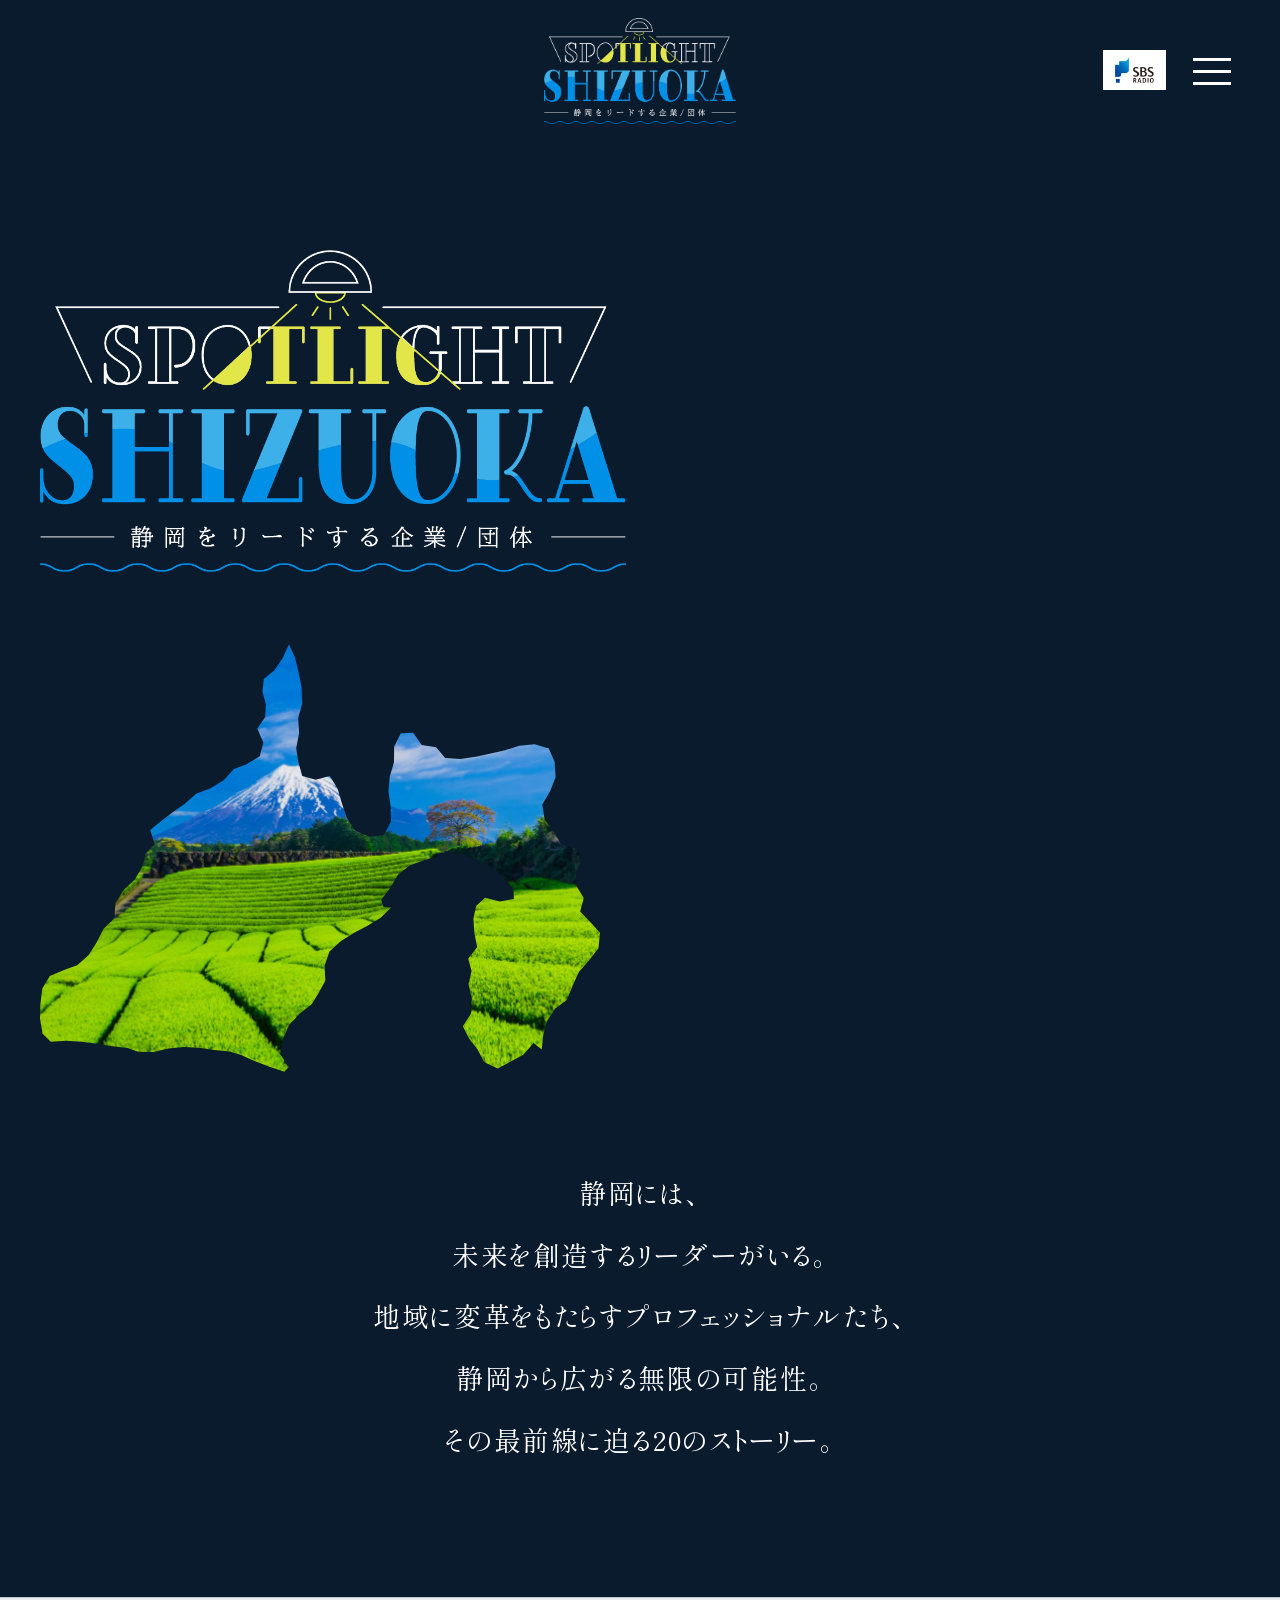
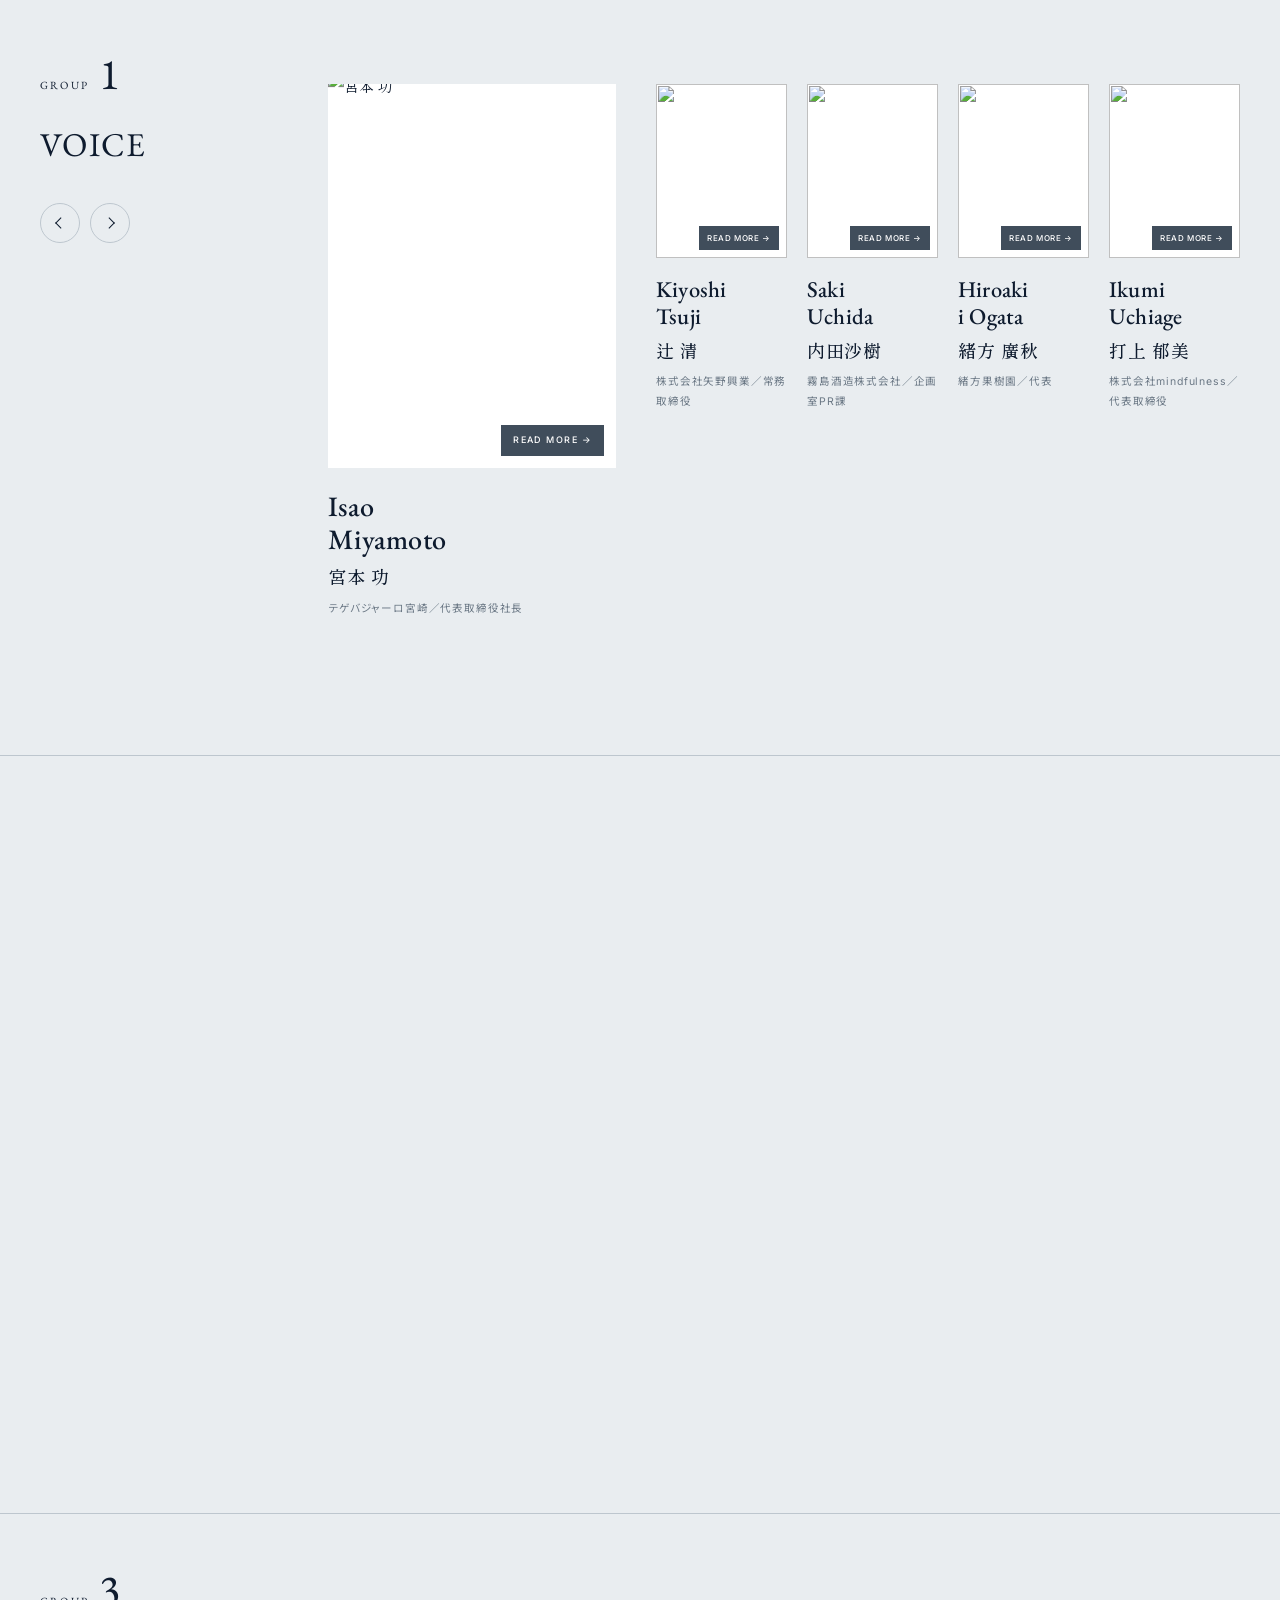
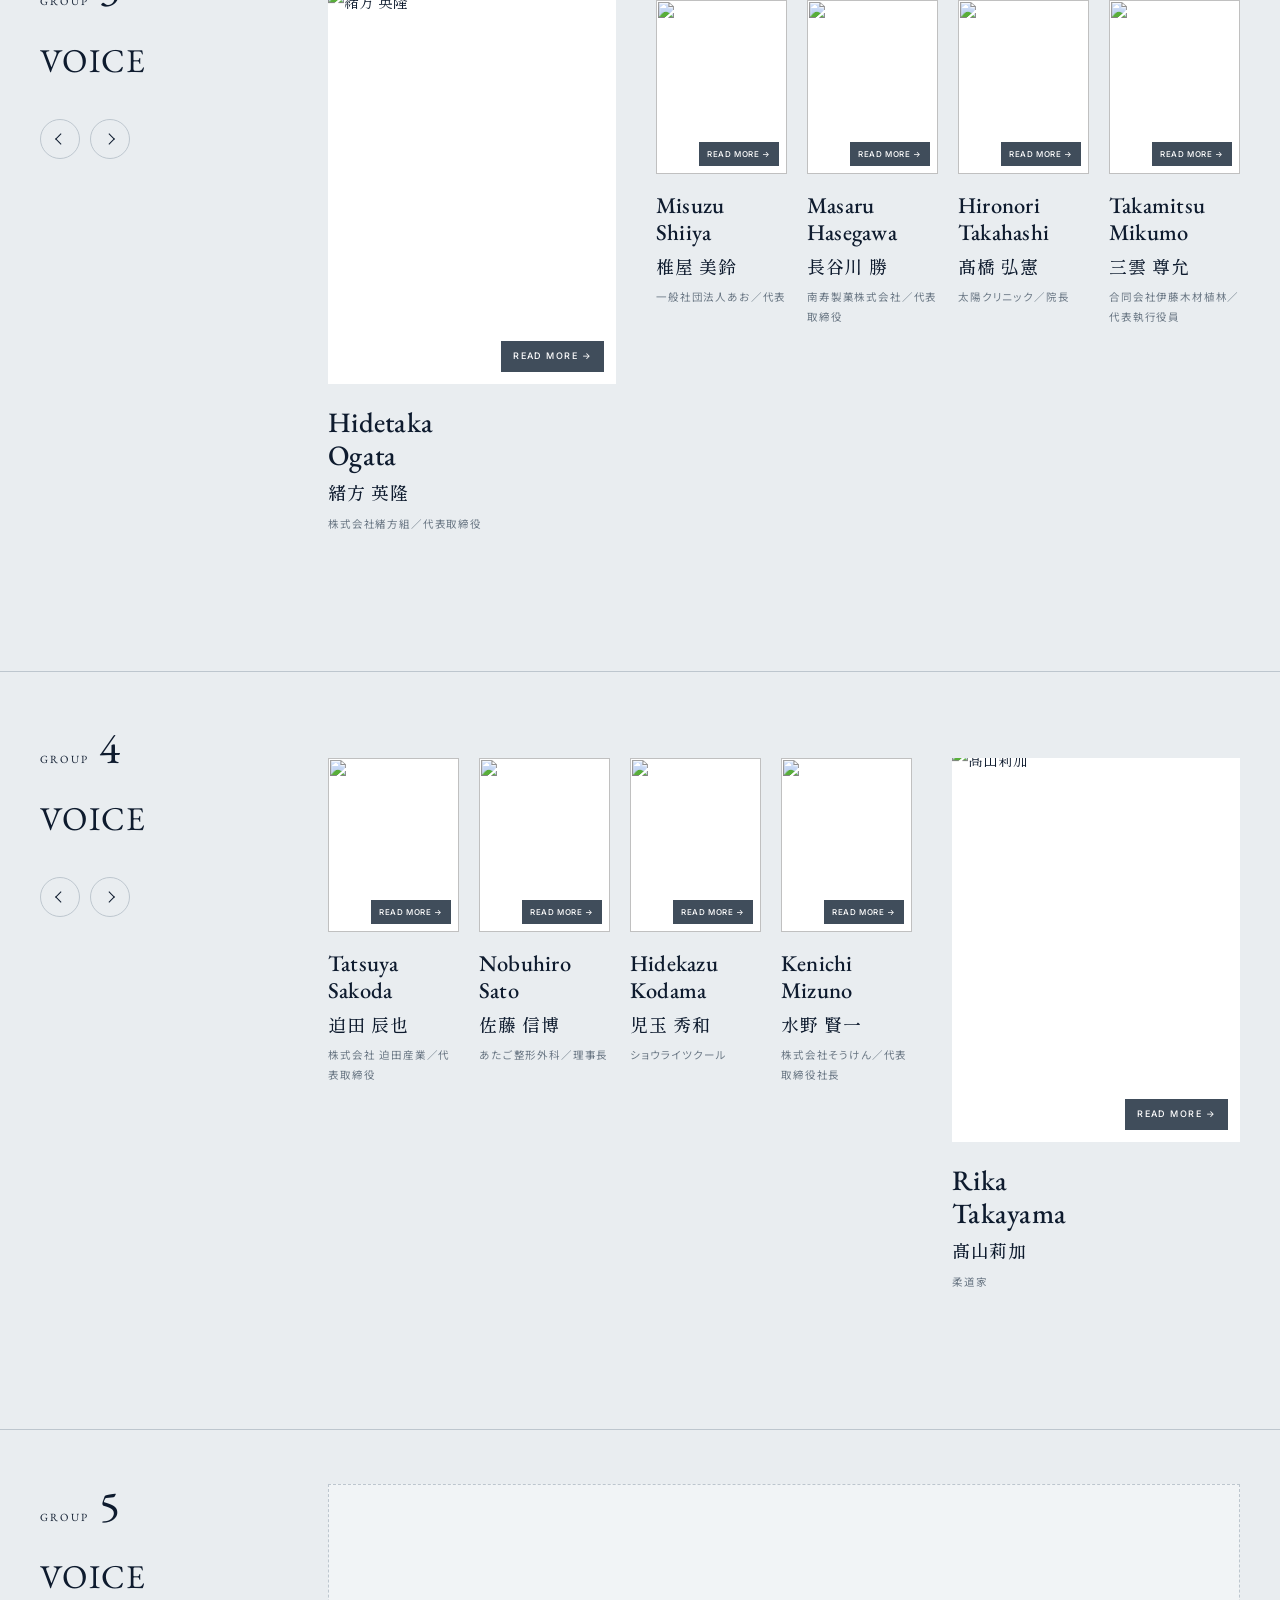
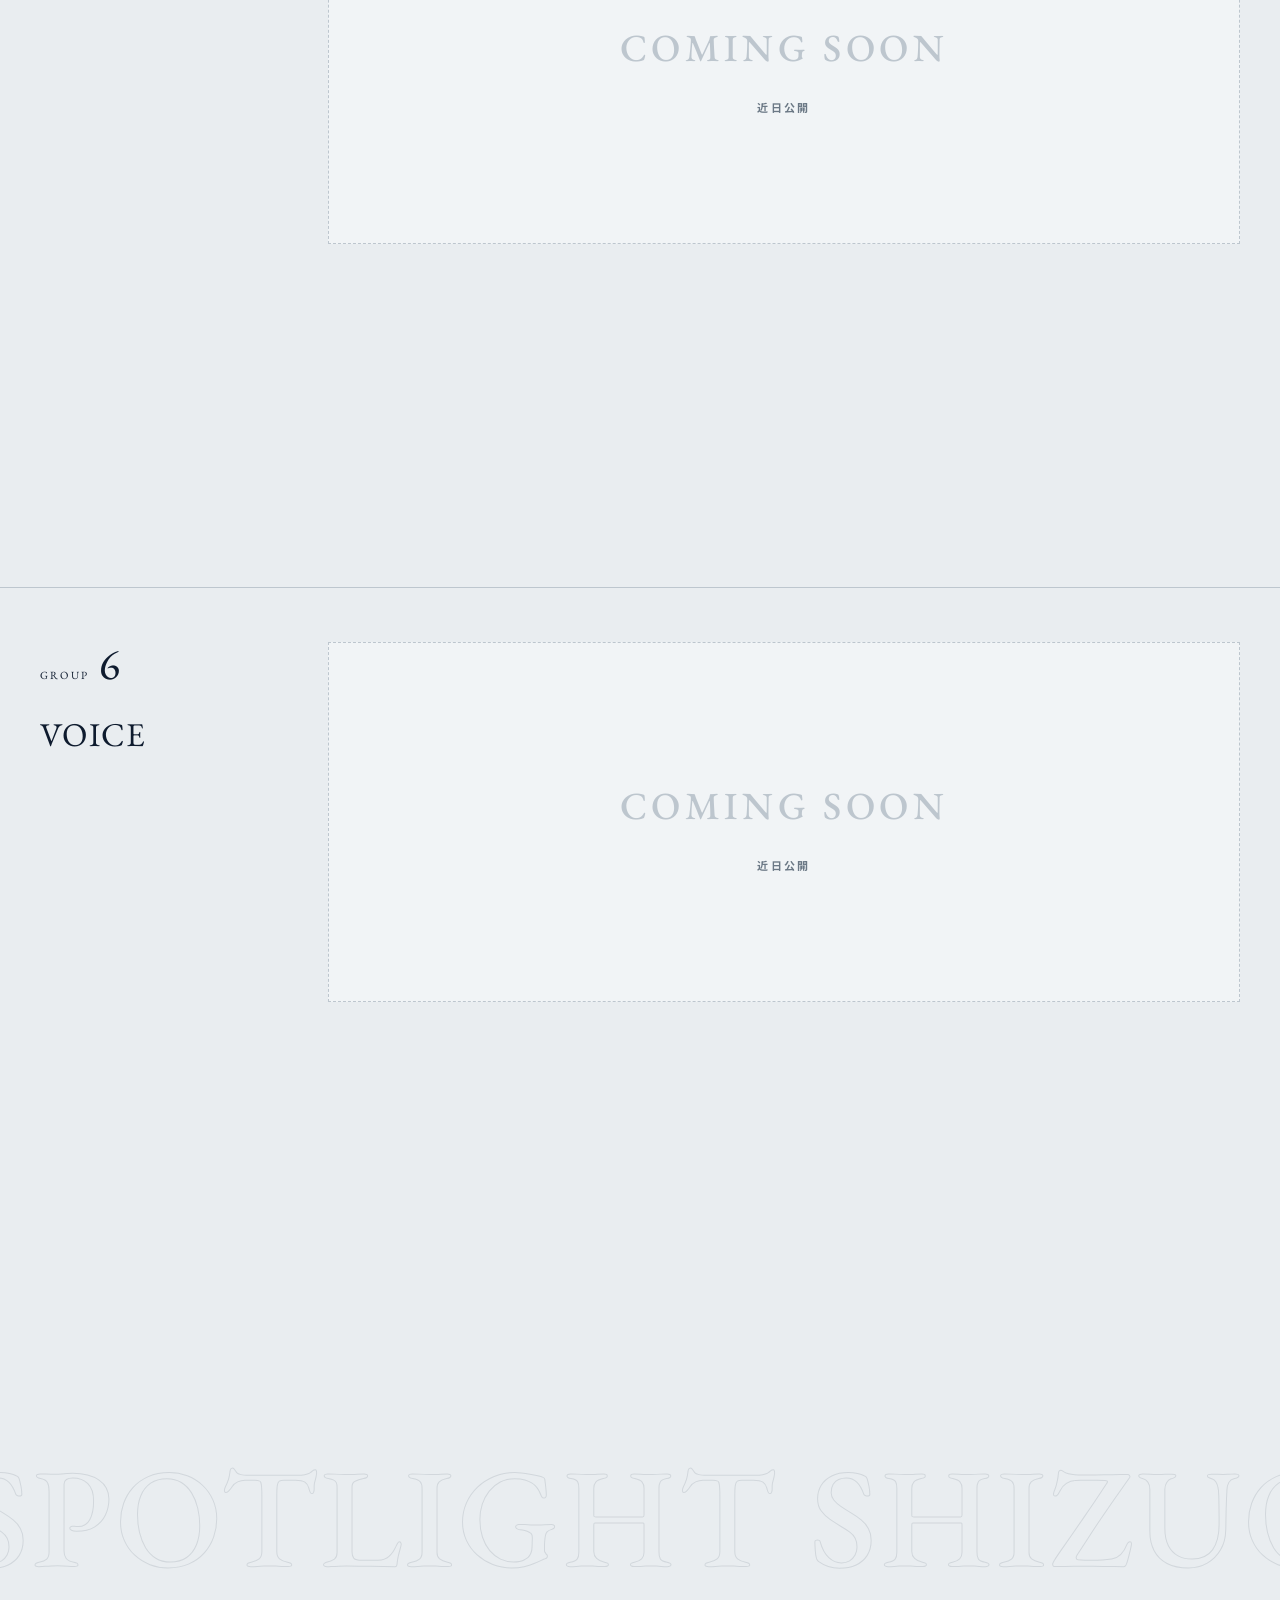
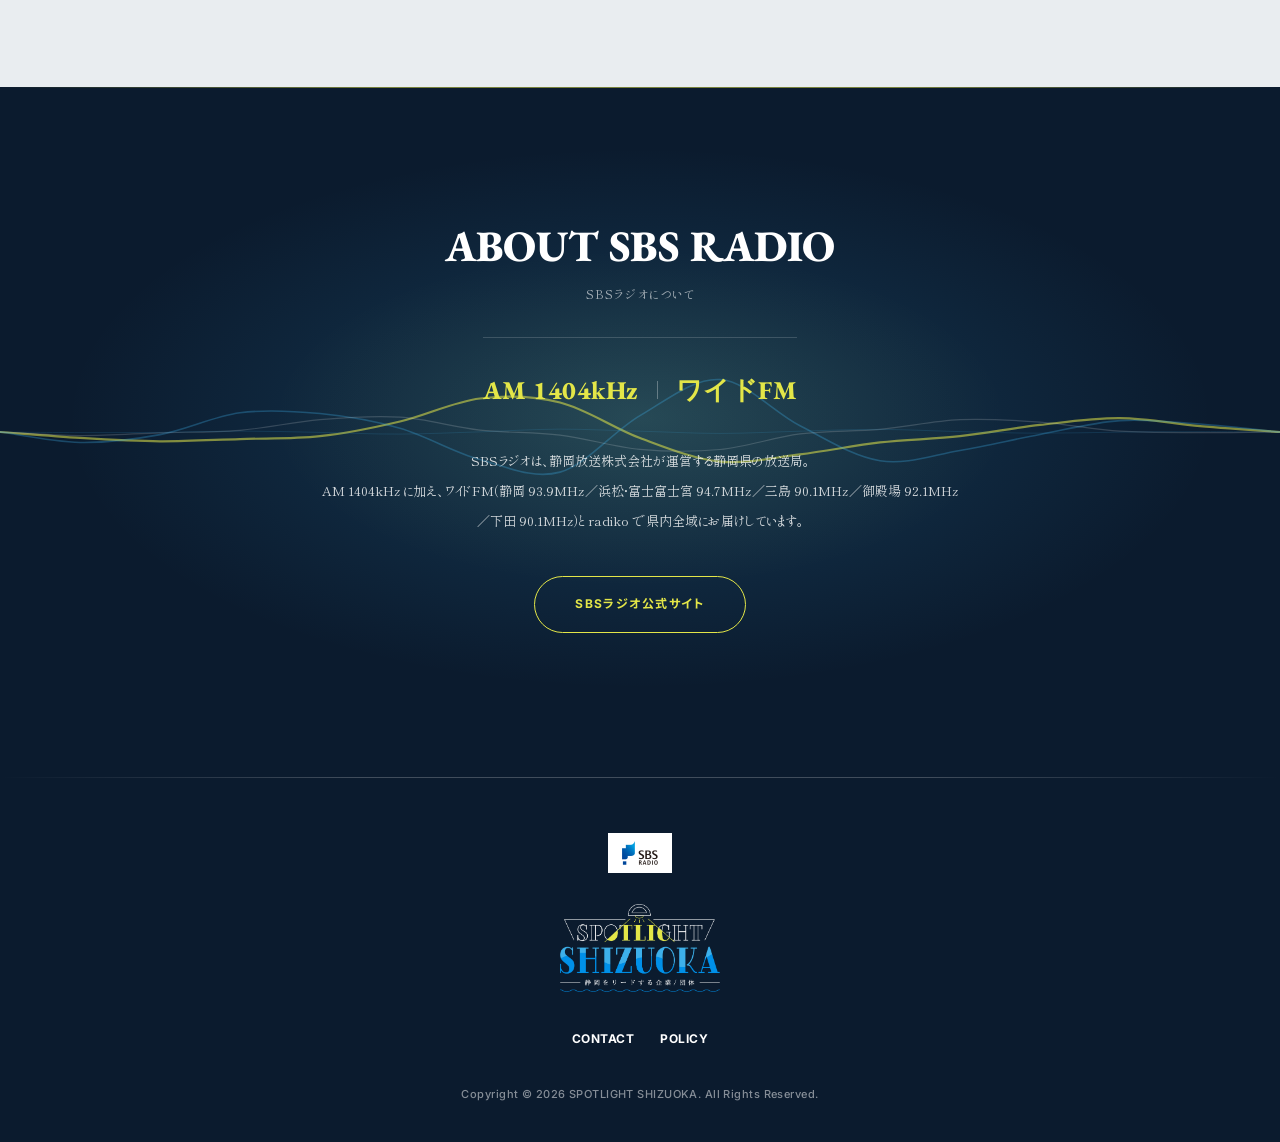
==== index.html @ 08defa41 "放送局の波形を規則的な動きに（定在波の振幅 pulse） 有機的でランダムな揺れをやめ、形（節の位置）を固定して振幅を正弦で 規則正しく上下させる定在波にした。全レイヤーで周期を7sにそろえ、 時間位" ====
<!doctype html>
<html lang="ja">
  <head>
    <meta charset="UTF-8" />
    <meta name="viewport" content="width=device-width, initial-scale=1" />
    <title>SPOTLIGHT SHIZUOKA</title>
    <meta
      name="description"
      content="静岡には、未来を創るリーダーがいる。地域を支える企業、新しい価値を生む挑戦者、まちをつなぐキーパーソン……その最前線に迫る20のストーリー。"
    />
    <link rel="canonical" href="https://example.com/" />
    <meta property="og:type" content="website" />
    <meta property="og:site_name" content="SPOTLIGHT SHIZUOKA" />
    <meta property="og:title" content="SPOTLIGHT SHIZUOKA" />
    <meta
      property="og:description"
      content="静岡には、未来を創るリーダーがいる。その最前線に迫る20のストーリー。"
    />
    <meta
      property="og:image"
      content="https://example.com/assets/img/ogp.jpg"
    />
    <meta property="og:url" content="https://example.com/" />
    <meta name="twitter:card" content="summary_large_image" />
    <meta name="theme-color" content="#0B1B2E" />
    <link rel="icon" href="assets/img/favicon.png" type="image/svg+xml" />

    <link rel="preconnect" href="https://fonts.googleapis.com" />
    <link rel="preconnect" href="https://fonts.gstatic.com" crossorigin />
    <link
      rel="stylesheet"
      href="https://fonts.googleapis.com/css2?family=EB+Garamond:wght@400;500;600&amp;family=Inter:wght@400;500;600&amp;family=Shippori+Mincho+B1:wght@400;500;600;700&amp;family=Noto+Sans+JP:wght@400;500&amp;display=swap"
    />
    <link rel="stylesheet" href="assets/css/style.css" />

    <!-- Hero の主役。最初の1画面に必ず出るので先に取りに行く -->
    <link
      rel="preload"
      as="image"
      href="assets/img/logo.png"
      fetchpriority="high"
    />
    <link
      rel="preload"
      as="image"
      href="assets/img/hero-fuji-tea.webp"
      imagesrcset="assets/img/hero-fuji-tea.webp 1600w, assets/img/hero-fuji-tea-2x.webp 2600w"
      imagesizes="100vw"
    />

    <!-- スクロール演出用の配置は JS が使える環境にだけ適用する（下記CSS参照） -->
    <script>
      document.documentElement.classList.add("has-js");
    </script>
  </head>
  <body>
    <a class="c-skip-link" href="#main">本文へスキップ</a>

    <header class="l-header" id="js-header">
      <div class="l-header__inner">
        <p class="l-header__logo">
          <a href="index.html"
            ><img
              src="assets/img/logo.png"
              alt="SPOTLIGHT SHIZUOKA"
              width="1034"
              height="569"
          /></a>
        </p>

        <div class="l-header__end">
          <p class="l-header__station">
            <a
              href="https://www.at-s.com/sbsradio/"
              target="_blank"
              rel="noopener noreferrer"
              ><img
                src="assets/img/sbs_logo.png"
                alt="SBSラジオ"
                width="144"
                height="96"
                decoding="async"
            /></a>
          </p>
        </div>
      </div>
    </header>

    <main class="l-main" id="main">
      <!-- TOP。ネイビーの中に大きなロゴ。右下の切り抜きから静岡の風景が覗き、
           スクロールでその奥へ入っていく。
           演出は assets/js/main.js の initOpeningHero() が組み立てる -->
      <section class="opening-hero" data-opening-hero>
        <div class="opening-hero__sticky">
          <!-- Hero の主役。ヘッダー内のロゴは初期状態では出さない -->
          <h1 class="opening-hero__logo">
            <img
              src="assets/img/logo.png"
              alt="SPOTLIGHT SHIZUOKA"
              width="1034"
              height="569"
              decoding="async"
              fetchpriority="high"
            />
          </h1>

          <!-- 紙面を切り抜いた穴。最後は全画面の風景になる -->
          <div class="opening-window">
            <div class="opening-window__visual">
              <img
                class="opening-window__image"
                src="assets/img/hero-fuji-tea.webp"
                srcset="
                  assets/img/hero-fuji-tea.webp    1600w,
                  assets/img/hero-fuji-tea-2x.webp 2600w
                "
                sizes="100vw"
                alt=""
                width="1600"
                height="1067"
                decoding="async"
              />
            </div>
          </div>

          <p class="opening-hero__scroll" aria-hidden="true">
            <span>SCROLL</span><span class="opening-hero__scroll-line"></span>
          </p>

          <div class="opening-hero__overlay" aria-hidden="true"></div>

          <div class="opening-hero__concept">
            <h2 class="opening-hero__concept-title">
              <span class="opening-hero__concept-line">静岡には、</span>
              <span class="opening-hero__concept-line"
                >未来を創造するリーダーがいる。</span
              >
              <span class="opening-hero__concept-line"
                >地域に変革をもたらすプロフェッショナルたち、</span
              >
              <span class="opening-hero__concept-line"
                >静岡から広がる無限の可能性。</span
              >
              <span class="opening-hero__concept-line"
                >その最前線に迫る20のストーリー。</span
              >
            </h2>
          </div>
        </div>
      </section>

      <!-- VOICE。5件ずつのグループは main.js が data から生成する -->
      <div class="p-voices" id="js-voices">
        <h2 class="u-visually-hidden">VOICE ｜ 20人のリーダー</h2>
        <noscript>
          <p class="c-error">記事一覧の表示には JavaScript が必要です。</p>
        </noscript>
      </div>

      <!-- VOICE から ABOUT への切り替わり。背景の誌面的なアクセント -->
      <div class="c-typeband c-typeband--divider" data-typeband aria-hidden="true">
        <p class="c-typeband__text">SPOTLIGHT SHIZUOKA</p>
      </div>

      <!-- ABOUT。シリーズ共通で、協力する放送局を紹介する枠。
           静岡の風景を背景に敷き、中央寄せの縦積みで見せる -->
      <section class="p-station" id="about-station">
        <svg class="p-station__wave" viewBox="0 0 1600 260" preserveAspectRatio="none" aria-hidden="true" focusable="false">
          <path class="p-station__wave-line p-station__wave-line--1" fill="none" vector-effect="non-scaling-stroke" d="M0,130.0C16.7,130.7 66.7,133.3 100,134.5C133.3,135.7 166.7,136.9 200,137.1C233.3,137.2 266.7,136.0 300,135.4C333.3,134.7 366.7,135.5 400,133.2C433.3,131.0 466.7,126.8 500,122.0C533.3,117.2 566.7,106.9 600,104.4C633.3,102.0 666.7,102.4 700,107.4C733.3,112.5 766.7,127.0 800,134.6C833.3,142.1 866.7,150.5 900,152.6C933.3,154.7 966.7,149.5 1000,147.1C1033.3,144.7 1066.7,140.3 1100,138.0C1133.3,135.7 1166.7,135.5 1200,133.2C1233.3,131.0 1266.7,126.9 1300,124.6C1333.3,122.3 1366.7,119.3 1400,119.4C1433.3,119.6 1466.7,123.7 1500,125.5C1533.3,127.3 1583.3,129.3 1600,130.0" />
          <path class="p-station__wave-line p-station__wave-line--2" fill="none" vector-effect="non-scaling-stroke" d="M0,130.0C16.7,131.3 66.7,137.6 100,138.0C133.3,138.3 166.7,135.8 200,132.0C233.3,128.2 266.7,118.0 300,115.3C333.3,112.6 366.7,114.0 400,115.9C433.3,117.9 466.7,121.3 500,127.1C533.3,133.0 566.7,145.5 600,151.1C633.3,156.7 666.7,166.3 700,160.7C733.3,155.1 766.7,129.3 800,117.5C833.3,105.7 866.7,88.6 900,89.9C933.3,91.2 966.7,114.8 1000,125.2C1033.3,135.5 1066.7,148.9 1100,152.0C1133.3,155.2 1166.7,147.4 1200,144.1C1233.3,140.7 1266.7,135.7 1300,131.9C1333.3,128.1 1366.7,122.6 1400,121.3C1433.3,119.9 1466.7,122.4 1500,123.9C1533.3,125.3 1583.3,129.0 1600,130.0" />
          <path class="p-station__wave-line p-station__wave-line--3" fill="none" vector-effect="non-scaling-stroke" d="M0,130.0C16.7,130.4 66.7,132.6 100,132.7C133.3,132.8 166.7,131.3 200,130.6C233.3,130.0 266.7,130.3 300,128.7C333.3,127.0 366.7,122.3 400,120.6C433.3,118.9 466.7,117.4 500,118.7C533.3,120.0 566.7,126.2 600,128.5C633.3,130.8 666.7,129.9 700,132.4C733.3,134.8 766.7,141.4 800,143.3C833.3,145.1 866.7,145.3 900,143.4C933.3,141.4 966.7,134.1 1000,131.5C1033.3,128.9 1066.7,129.8 1100,128.0C1133.3,126.2 1166.7,121.5 1200,120.6C1233.3,119.7 1266.7,121.0 1300,122.4C1333.3,123.9 1366.7,128.0 1400,129.4C1433.3,130.7 1466.7,130.4 1500,130.5C1533.3,130.6 1583.3,130.1 1600,130.0" />
          <path class="p-station__wave-line p-station__wave-line--4" fill="none" vector-effect="non-scaling-stroke" d="M0,130.0C16.7,130.1 66.7,130.4 100,130.5C133.3,130.5 166.7,130.5 200,130.3C233.3,130.1 266.7,129.3 300,129.3C333.3,129.3 366.7,129.9 400,130.3C433.3,130.7 466.7,131.7 500,131.6C533.3,131.5 566.7,130.5 600,129.9C633.3,129.2 666.7,127.9 700,127.8C733.3,127.8 766.7,128.9 800,129.4C833.3,129.9 866.7,131.1 900,131.1C933.3,131.1 966.7,129.9 1000,129.4C1033.3,128.8 1066.7,127.9 1100,128.0C1133.3,128.1 1166.7,129.2 1200,129.7C1233.3,130.2 1266.7,130.9 1300,130.9C1333.3,131.0 1366.7,130.3 1400,130.1C1433.3,129.9 1466.7,129.7 1500,129.7C1533.3,129.7 1583.3,130.0 1600,130.0" />
        </svg>
        <div class="p-station__inner l-container">
          <h2 class="p-station__title">ABOUT SBS RADIO</h2>
          <p class="p-station__sub">SBSラジオについて</p>
          <p class="p-station__freq">
            <span>AM 1404kHz</span><span class="p-station__freq-sep"></span
            ><span>ワイドFM</span>
          </p>
          <p class="p-station__text">
            SBSラジオは、静岡放送株式会社が運営する静岡県の放送局。<br />
            AM 1404kHz に加え、ワイドFM（静岡 93.9MHz／浜松・富士富士宮
            94.7MHz／三島 90.1MHz／御殿場 92.1MHz／下田 90.1MHz）と radiko
            で県内全域にお届けしています。
          </p>
          <p class="p-station__link">
            <a
              href="https://www.at-s.com/sbsradio/"
              target="_blank"
              rel="noopener noreferrer"
              >SBSラジオ公式サイト</a
            >
          </p>
        </div>
      </section>
    </main>

    <footer class="l-footer">
      <div class="l-container l-footer__inner">
        <p class="l-footer__station">
          <a
            href="https://www.at-s.com/sbsradio/"
            target="_blank"
            rel="noopener noreferrer"
            ><img
              src="assets/img/sbs_logo.png"
              alt="SBSラジオ"
              width="144"
              height="96"
              loading="lazy"
              decoding="async"
          /></a>
        </p>
        <p class="l-footer__logo">
          <img
            src="assets/img/logo.png"
            alt="SPOTLIGHT SHIZUOKA"
            width="1034"
            height="569"
          />
        </p>
        <nav class="l-footer__nav" aria-label="フッター">
          <ul>
            <li><a href="contact.html">CONTACT</a></li>
            <li><a href="privacy.html">POLICY</a></li>
          </ul>
        </nav>
        <p class="l-footer__copy">
          Copyright &copy; 2026 SPOTLIGHT SHIZUOKA. All Rights Reserved.
        </p>
      </div>
    </footer>

    <!-- Hero のスクロール演出用。読み込めなくても Hero は静的に表示される -->
    <script src="https://cdn.jsdelivr.net/npm/gsap@3/dist/gsap.min.js" defer></script>
    <script
      src="https://cdn.jsdelivr.net/npm/gsap@3/dist/ScrollTrigger.min.js"
      defer
    ></script>

    <script src="data/entries.js" defer></script>
    <script src="assets/js/main.js" defer></script>
  </body>
</html>
---- assets/css/style.css ----
@charset "UTF-8";
/* ==========================================================================
   栃木未来リーダーズ — style.css
   FLOCSS: Foundation → Layout → Object(Component / Project / Utility)
   ※ 分割ビルドに移す場合は各レイヤーのコメント単位で切り出してください。
   ========================================================================== */


/* ==========================================================================
   #Foundation
   ========================================================================== */

/* --------------------------------------------------------------
   Foundation / variable
   -------------------------------------------------------------- */
:root {
  /* color — ロゴの3色（ブルー2種＋ライム）が基準。地は青みを含んだグレー */
  --color-bg: #E9EDF0;
  --color-ink: #0E1B2E;
  --color-sub: #6B7885;
  --color-line: #D3DAE0;
  --color-line-strong: #BDC6CE;

  --color-blue: #0090E8;        /* ロゴ濃。主役の差し色 */
  --color-blue-light: #3DB0EA;  /* ロゴ淡。濃地の上で使う */
  --color-blue-deep: #0A4E86;   /* イントロの帯 */
  --color-navy: #0B1B2E;        /* ヘッダー・フッター・ドロワーの地 */
  --color-lime: #E3E648;        /* ロゴのライム。スポット演出とキッカーだけ */

  --color-black: #0B1B2E;
  --color-white: #FFFFFF;

  /* group color — 画像読み込み前の下地にだけ使う。JS が inline style で渡す */
  --group-color: #C4C4C4;

  /* typography — ロゴがセリフなので、本文も明朝で通す。
     ゴシックは小さなラベルとボタンにだけ使う */
  --font-serif: "Shippori Mincho B1", "Yu Mincho", "YuMincho", "Hiragino Mincho ProN", serif;
  --font-display: "EB Garamond", "Times New Roman", serif;
  --font-ui: "Inter", "Noto Sans JP", "Hiragino Kaku Gothic ProN", sans-serif;
  --font-sans: var(--font-serif);

  /* layout */
  --header-height: 142px;
  --container-max: 1440px;
  --container-pad: 40px;
  --group-gap: 64px;
  --card-gap: 44px;

  /* ヘッダーは黒地なので文字・線は白で通す */
  --header-ink: #FFFFFF;

  /* motion */
  --ease: cubic-bezier(.22, .61, .36, 1);
  --dur: .4s;
}

@media (max-width: 900px) {
  :root {
    --container-pad: 20px;
    --header-height: 96px;
    --group-gap: 48px;
    --card-gap: 36px;
  }
}

/* --------------------------------------------------------------
   Foundation / reset
   -------------------------------------------------------------- */
*,
*::before,
*::after {
  box-sizing: border-box;
}

html {
  -webkit-text-size-adjust: 100%;
  text-size-adjust: 100%;
  scroll-behavior: smooth;
  scroll-padding-top: var(--header-height);
}

body,
h1, h2, h3, h4, h5, h6,
p, figure, ul, ol, dl, dd {
  margin: 0;
}

ul, ol {
  padding: 0;
  list-style: none;
}

img, svg {
  display: block;
  max-width: 100%;
  height: auto;
}

a {
  color: inherit;
  text-decoration: none;
}

/* --------------------------------------------------------------
   Foundation / base
   -------------------------------------------------------------- */
body {
  background-color: var(--color-bg);
  color: var(--color-ink);
  font-family: var(--font-serif);
  font-size: 15px;
  font-weight: 400;
  line-height: 2.05;
  font-feature-settings: "palt";
  overflow-x: hidden;
}

:focus-visible {
  outline: 2px solid var(--color-ink);
  outline-offset: 3px;
}


/* ==========================================================================
   #Layout
   ========================================================================== */

/* --------------------------------------------------------------
   Layout / container
   -------------------------------------------------------------- */
.l-container {
  max-width: var(--container-max);
  margin-inline: auto;
  padding-inline: var(--container-pad);
}

/* --------------------------------------------------------------
   Layout / header
   -------------------------------------------------------------- */
/* ロゴが濃色地前提の抜き（黄＋青）なので、ヘッダーはネイビーで通す */
.l-header {
  position: sticky;
  top: 0;
  z-index: 60;
  height: var(--header-height);
  color: var(--header-ink);
  background-color: var(--color-navy);
  transition: height .5s var(--ease), background-color var(--dur) var(--ease), color var(--dur) var(--ease);
}

/* ロゴを中央に置くため、左右に同じ 1fr を確保した3分割にする */
.l-header__inner {
  display: grid;
  grid-template-columns: 1fr auto 1fr;
  align-items: center;
  gap: 20px;
  height: 100%;
  padding-inline: var(--container-pad);
}

.l-header__logo {
  grid-column: 2;
  justify-self: center;
  transition: opacity .55s var(--ease), visibility .55s var(--ease);
}

/* TOP の頭では Hero の大きなロゴが主役なので、ヘッダー側は出さない。
   main.js が Hero を離れはじめたところで外す。
   visibility も落として、見えない状態でフォーカスが入らないようにする */
.l-header.is-logo-hidden .l-header__logo {
  opacity: 0;
  visibility: hidden;
}

/* 同じネイビーでも Hero 側には光を差しているので、帯を敷くと境目が出る。
   Hero の頭にいる間は地を Hero へ預けて、一枚の面として見せる */
.l-header.is-logo-hidden {
  background-color: transparent;
}

/* 右端は放送局とハンバーガー（main.js がここに差し込む） */
.l-header__end {
  grid-column: 3;
  justify-self: end;
  display: flex;
  align-items: center;
  gap: 18px;
}

/* 放送局はロゴで出す。濃色地では読めない素材なので白の版に載せる
   （ABOUT SBS RADIO と同じ扱い） */
.l-header__station a {
  display: inline-flex;
  align-items: center;
  padding: 7px 12px;
  background-color: var(--color-white);
  transition: opacity var(--dur) var(--ease);
}

.l-header__station a:hover {
  opacity: .78;
}

.l-header__station img {
  width: auto;
  height: 26px;
}

@media (max-width: 900px) {
  /* 狭い幅ではドロワーに寄せる */
  .l-header__station {
    display: none;
  }
}

.l-header__logo img {
  width: auto;
  height: 106px;
  transition: height .5s var(--ease);
}

@media (max-width: 900px) {
  .l-header__logo img {
    height: 66px;
  }
}

/* --------------------------------------------------------------
   Layout / footer
   -------------------------------------------------------------- */
/* ヘッダーと同じくロゴを読ませるためネイビー地にする */
.l-footer {
  position: relative;
  margin-top: 72px;
  padding-block: 56px 36px;
  background-color: var(--color-navy);
  color: var(--color-white);
}

/* 放送局セクションとフッターは同じネイビーで地続きなので、
   境目に一本、細い光の線を入れて面を分ける */
.l-footer::before {
  content: "";
  position: absolute;
  inset: 0 0 auto 0;
  height: 1px;
  background-image: linear-gradient(
    to right,
    transparent,
    rgba(255, 255, 255, 0.22) 28%,
    rgba(255, 255, 255, 0.22) 72%,
    transparent
  );
}

/* 放送局セクション（同じネイビー地）の直後は、隙間を作らず
   一枚の面としてフッターへつなぐ。
   :has 非対応ブラウザでは放送局側の負マージンで詰める */
.p-station {
  margin-bottom: -72px;
}

main:has(#about-station) + .l-footer {
  margin-top: 0;
}

main:has(#about-station) .p-station {
  margin-bottom: 0;
}

.l-footer__inner {
  display: grid;
  gap: 30px;
  justify-items: center;
  text-align: center;
}

/* 放送局は白の版に載せたロゴで置く（ヘッダー・ABOUT と同じ扱い） */
.l-footer__station a {
  display: inline-flex;
  align-items: center;
  padding: 8px 14px;
  background-color: var(--color-white);
  transition: opacity var(--dur) var(--ease);
}

.l-footer__station a:hover {
  opacity: .78;
}

.l-footer__station img {
  width: auto;
  height: 24px;
}

.l-footer__logo img {
  width: auto;
  height: 88px;
}

.l-footer__nav ul {
  display: flex;
  flex-wrap: wrap;
  justify-content: center;
  gap: 26px;
}

.l-footer__nav a {
  font-family: var(--font-ui);
  font-size: 12px;
  font-weight: 700;
  letter-spacing: .04em;
  padding-block: 4px;
  border-bottom: 2px solid transparent;
  transition: border-color var(--dur) var(--ease);
}

.l-footer__nav a:hover {
  border-bottom-color: var(--color-blue-light);
}

.l-footer__copy {
  font-family: var(--font-ui);
  font-size: 11px;
  font-weight: 500;
  letter-spacing: .04em;
  color: rgba(255, 255, 255, .5);
}


/* ==========================================================================
   #Object / Component
   ========================================================================== */

/* --------------------------------------------------------------
   Component / skip link
   -------------------------------------------------------------- */
.c-skip-link {
  position: absolute;
  left: 12px;
  top: -60px;
  z-index: 100;
  padding: 10px 18px;
  background-color: var(--color-lime);
  color: var(--color-navy);
  font-size: 12px;
  font-weight: 700;
  transition: top var(--dur) var(--ease);
}

.c-skip-link:focus {
  top: 12px;
}

/* --------------------------------------------------------------
   Component / error（データを読めなかったときだけ出る）
   -------------------------------------------------------------- */
.c-error {
  padding: 40px var(--container-pad);
  font-size: 13px;
  color: var(--color-sub);
}

/* --------------------------------------------------------------
   Component / marquee（記事の連続した写真。main.js が組み立てる）
   同じ並びを2周ぶん敷いて -50% 送り、途切れずに流し続ける
   -------------------------------------------------------------- */
.c-marquee {
  margin-top: 44px;
  overflow: hidden;
}

.c-marquee__track {
  display: flex;
  width: max-content;
  animation: c-marquee-slide var(--marquee-duration, 30s) linear infinite;
}

.c-marquee__item {
  flex: 0 0 auto;
  /* 幅は main.js が「1画面に何枚見せるか」から計算して渡す */
  width: var(--marquee-item, 200px);
  background-color: var(--color-line);
}

.c-marquee__item img {
  width: 100%;
  aspect-ratio: 3 / 2;
  object-fit: cover;
}

@keyframes c-marquee-slide {
  from { transform: translateX(0); }
  to { transform: translateX(-50%); }
}

/* --------------------------------------------------------------
   Component / form（お問い合わせ。下層ページのトーンに合わせる）
   -------------------------------------------------------------- */
.c-form__row {
  display: grid;
  gap: 8px;
  margin-bottom: 26px;
}

.c-form__label {
  display: flex;
  align-items: center;
  gap: 10px;
  font-size: 12px;
  font-weight: 700;
}

.c-form__req {
  padding: 2px 8px;
  background-color: var(--color-blue);
  color: var(--color-white);
  font-family: var(--font-ui);
  font-size: 9px;
  font-weight: 700;
  letter-spacing: .1em;
}

.c-form__input {
  width: 100%;
  padding: 13px 14px;
  border: 1px solid var(--color-line-strong);
  border-radius: 0;
  background-color: var(--color-white);
  color: inherit;
  font-family: inherit;
  font-size: 14px;
  line-height: 1.7;
  transition: border-color var(--dur) var(--ease);
}

.c-form__input:focus {
  border-color: var(--color-blue);
  outline: none;
}

.c-form__input--area {
  resize: vertical;
}

.c-form__consent {
  margin-top: 34px;
  font-size: 13px;
}

.c-form__consent label {
  display: inline-flex;
  align-items: center;
  gap: 10px;
  cursor: pointer;
}

.c-form__consent input {
  width: 17px;
  height: 17px;
  accent-color: var(--color-blue);
}

.c-form__submit {
  margin-top: 32px;
}

.c-form__submit button {
  min-width: 220px;
  padding: 16px 40px;
  border: 0;
  border-radius: 999px;
  background-color: var(--color-navy);
  color: var(--color-white);
  font-family: inherit;
  font-size: 13px;
  font-weight: 700;
  letter-spacing: .1em;
  cursor: pointer;
  transition: background-color var(--dur) var(--ease);
}

.c-form__submit button:hover {
  background-color: var(--color-blue);
}

/* --------------------------------------------------------------
   Component / hamburger（main.js がヘッダーに差し込む）
   -------------------------------------------------------------- */
.c-hamburger {
  display: flex;
  flex-direction: column;
  align-items: center;
  justify-content: center;
  gap: 9px;
  width: 56px;
  height: 56px;
  padding: 0;
  border: 0;
  background: none;
  color: inherit;
  cursor: pointer;
  -webkit-appearance: none;
  appearance: none;
}

.c-hamburger__line {
  display: block;
  width: 38px;
  height: 3px;
  background-color: currentColor;
  transition: transform var(--dur) var(--ease), opacity var(--dur) var(--ease);
}

/* 3本のうち上下を交差させ、中央を消して × にする */
.c-hamburger.is-active {
  color: var(--color-white);
}

.c-hamburger.is-active .c-hamburger__line--top {
  transform: translateY(12px) rotate(45deg);
}

.c-hamburger.is-active .c-hamburger__line--middle {
  opacity: 0;
}

.c-hamburger.is-active .c-hamburger__line--bottom {
  transform: translateY(-12px) rotate(-45deg);
}

/* --------------------------------------------------------------
   Component / drawer（ハンバーガーで開くメニュー）
   -------------------------------------------------------------- */
.c-drawer {
  position: fixed;
  inset: 0;
  z-index: 50;
  visibility: hidden;
  opacity: 0;
  overflow-y: auto;
  overscroll-behavior: contain;
  padding: calc(var(--header-height) + 56px) var(--container-pad) 80px;
  background-color: var(--color-navy);
  color: var(--color-white);
  transition: opacity var(--dur) var(--ease), visibility var(--dur) var(--ease);
}

.c-drawer.is-open {
  visibility: visible;
  opacity: 1;
}

.c-drawer__inner {
  max-width: var(--container-max);
  margin-inline: auto;
}

.c-drawer__section + .c-drawer__section {
  margin-top: 64px;
  padding-top: 48px;
  border-top: 1px solid rgba(255, 255, 255, .18);
}

/* 開いたときに順に立ち上がる。開閉のたびに繰り返す */
.c-drawer__section {
  opacity: 0;
  transform: translateY(16px);
  transition: opacity .5s var(--ease), transform .5s var(--ease);
}

.c-drawer.is-open .c-drawer__section {
  opacity: 1;
  transform: none;
}

.c-drawer.is-open .c-drawer__section:nth-child(2) {
  transition-delay: .10s;
}

.c-drawer__menu li {
  opacity: 0;
  transform: translateY(10px);
  transition: opacity .45s var(--ease), transform .45s var(--ease);
}

.c-drawer.is-open .c-drawer__menu li {
  opacity: 1;
  transform: none;
}

.c-drawer.is-open .c-drawer__menu li:nth-child(1) { transition-delay: .06s; }
.c-drawer.is-open .c-drawer__menu li:nth-child(2) { transition-delay: .12s; }
.c-drawer.is-open .c-drawer__menu li:nth-child(3) { transition-delay: .18s; }

.c-drawer__label {
  margin-bottom: 24px;
  font-family: var(--font-ui);
  font-size: 11px;
  font-weight: 700;
  letter-spacing: .16em;
  color: var(--color-blue-light);
}

.c-drawer__menu {
  display: flex;
  flex-wrap: wrap;
  gap: 4px 56px;
}

.c-drawer__menu a {
  display: inline-block;
  font-family: var(--font-display);
  font-size: clamp(28px, 4vw, 54px);
  font-weight: 800;
  letter-spacing: -.02em;
  line-height: 1.25;
  transition: color var(--dur) var(--ease);
}

.c-drawer__menu a:hover {
  color: var(--color-blue-light);
}

.c-drawer__list {
  display: grid;
  grid-template-columns: repeat(auto-fill, minmax(260px, 1fr));
  column-gap: 44px;
}

.c-drawer__link {
  display: block;
  padding: 14px 0;
  border-bottom: 1px solid rgba(255, 255, 255, .14);
}

.c-drawer__company {
  display: block;
  font-size: 11px;
  font-weight: 400;
  line-height: 1.7;
  color: rgba(255, 255, 255, .55);
}

.c-drawer__person {
  display: block;
  margin-top: 2px;
  font-size: 16px;
  font-weight: 700;
  transition: color var(--dur) var(--ease);
}

.c-drawer__link:hover .c-drawer__person,
.c-drawer__link:focus-visible .c-drawer__person {
  color: var(--color-blue-light);
}

/* ドロワーを開いている間は背面を固定する */
.is-drawer-open {
  overflow: hidden;
}

/* --------------------------------------------------------------
   Component / typeband（背景に敷く大きな英字）
   主役にしない。濃紺の細い輪郭だけで、誌面のアクセントとして置く。
   スクロール量は main.js が --typeband-shift へ渡す
   -------------------------------------------------------------- */
.c-typeband {
  overflow: hidden;
  pointer-events: none;
  -webkit-user-select: none;
  user-select: none;
}

.c-typeband__text {
  width: max-content;
  margin: 0;
  white-space: nowrap;
  font-family: var(--font-display);
  font-size: clamp(80px, 15vw, 220px);
  font-weight: 500;
  line-height: .9;
  letter-spacing: .02em;
  margin-left: -3vw;   /* 端で見切れるところから始めて、誌面の一部に見せる */
  color: transparent;
  -webkit-text-stroke: 1px rgba(11, 27, 46, .10);
  transform: translateX(var(--typeband-shift, 0px));
  will-change: transform;
}

/* セクションの切り替わりに置く帯 */
.c-typeband--divider {
  margin-top: 10vh;
  padding-block: 2vh;
}

.c-typeband--divider .c-typeband__text {
  font-size: clamp(60px, 11vw, 160px);
}

/* --------------------------------------------------------------
   Component / card（VOICE のカード）
   写真と企業ロゴを重ねて置き、ホバーで入れ替える。
   ・通常のカード … 既定はロゴ、ホバーで顔
   ・各グループの先頭（--lead）… 既定は顔、ホバーでロゴ
   -------------------------------------------------------------- */
/* 先頭カードはリストの外に置くため、行頭記号を明示的に消す */
.c-card {
  list-style: none;
}

.c-card__link {
  display: block;
}

.c-card__img {
  position: relative;
  overflow: hidden;
  aspect-ratio: 3 / 4;
  background-color: var(--color-white);
}

.c-card__photo,
.c-card__logo {
  position: absolute;
  inset: 0;
  transition: opacity .55s var(--ease);
}

/* 枠より少し高く取り、枠の中だけで上下させる（--parallax-shift は
   main.js が親セクションへ配る。JS が動かなければ既定値のまま止まる） */
.c-card__photo img {
  width: 100%;
  height: 112%;
  object-fit: cover;
  object-position: top;
  transform: translateY(var(--parallax-shift, -3%));
}

/* ロゴ面。素材ごとに地色が焼き込まれているので、
   小さく・同じ光学サイズに揃えて「印」として見せる */
.c-card__logo {
  display: grid;
  place-items: center;
  background-color: var(--color-white);
  box-shadow: inset 0 0 0 1px var(--color-line);
}

/* 素材ごとに縦横比も地色もばらつく。cover だと白地ロゴが上下で
   切れてしまうので、contain でカード幅いっぱいまで拡大しつつ
   ロゴ全体は必ず収める（余白は最小限、切れはゼロ） */
.c-card__logo img {
  width: 100%;
  height: 100%;
  object-fit: contain;
  transition: transform .55s var(--ease);
}

.c-card__link:hover .c-card__logo img {
  transform: scale(1.03);
}

/* 既定：通常カードはロゴ、先頭カードは顔 */
.c-card__photo { opacity: 0; }
.c-card__logo { opacity: 1; }

.c-card--lead .c-card__photo { opacity: 1; }
.c-card--lead .c-card__logo { opacity: 0; }

/* ホバーで入れ替える */
.c-card__link:hover .c-card__photo,
.c-card__link:focus-visible .c-card__photo { opacity: 1; }

.c-card__link:hover .c-card__logo,
.c-card__link:focus-visible .c-card__logo { opacity: 0; }

.c-card--lead .c-card__link:hover .c-card__photo,
.c-card--lead .c-card__link:focus-visible .c-card__photo { opacity: 0; }

.c-card--lead .c-card__link:hover .c-card__logo,
.c-card--lead .c-card__link:focus-visible .c-card__logo { opacity: 1; }

.c-card__more {
  position: absolute;
  right: 12px;
  bottom: 12px;
  white-space: nowrap;
  z-index: 1;
  padding: 6px 12px;
  background-color: rgba(11, 27, 46, .78);
  color: var(--color-white);
  font-family: var(--font-ui);
  font-size: 9px;
  font-weight: 500;
  letter-spacing: .16em;
  transition: background-color var(--dur) var(--ease);
}

.c-card__link:hover .c-card__more {
  background-color: var(--color-navy);
}

.c-card__info {
  padding-top: 18px;
}

.c-card__en {
  font-family: var(--font-display);
  font-size: clamp(16px, 2.5svh, 26px);
  font-weight: 500;
  line-height: 1.18;
  letter-spacing: .01em;
  color: var(--color-ink);
}

.c-card__jp {
  margin-top: 6px;
  font-size: clamp(15px, 2svh, 19px);
  font-weight: 500;
  line-height: 1.6;
  letter-spacing: .04em;
}

.c-card__job {
  margin-top: 8px;
  font-family: var(--font-ui);
  font-size: 10.5px;
  font-weight: 400;
  line-height: 1.9;
  letter-spacing: .08em;
  color: var(--color-sub);
}

/* --------------------------------------------------------------
   Component / form（お問い合わせ。下層ページのトーンに合わせる）
   -------------------------------------------------------------- */
.c-form__row {
  display: grid;
  gap: 8px;
  margin-bottom: 26px;
}

.c-form__label {
  display: flex;
  align-items: center;
  gap: 10px;
  font-size: 12px;
  font-weight: 700;
}

.c-form__req {
  padding: 2px 8px;
  background-color: var(--color-blue);
  color: var(--color-white);
  font-family: var(--font-ui);
  font-size: 9px;
  font-weight: 700;
  letter-spacing: .1em;
}

.c-form__input {
  width: 100%;
  padding: 13px 14px;
  border: 1px solid var(--color-line-strong);
  border-radius: 0;
  background-color: var(--color-white);
  color: inherit;
  font-family: inherit;
  font-size: 14px;
  line-height: 1.7;
  transition: border-color var(--dur) var(--ease);
}

.c-form__input:focus {
  border-color: var(--color-blue);
  outline: none;
}

.c-form__input--area {
  resize: vertical;
}

.c-form__consent {
  margin-top: 34px;
  font-size: 13px;
}

.c-form__consent label {
  display: inline-flex;
  align-items: center;
  gap: 10px;
  cursor: pointer;
}

.c-form__consent input {
  width: 17px;
  height: 17px;
  accent-color: var(--color-blue);
}

.c-form__submit {
  margin-top: 32px;
}

.c-form__submit button {
  min-width: 220px;
  padding: 16px 40px;
  border: 0;
  border-radius: 999px;
  background-color: var(--color-navy);
  color: var(--color-white);
  font-family: inherit;
  font-size: 13px;
  font-weight: 700;
  letter-spacing: .1em;
  cursor: pointer;
  transition: background-color var(--dur) var(--ease);
}

.c-form__submit button:hover {
  background-color: var(--color-blue);
}

/* --------------------------------------------------------------
   Component / hamburger（main.js がヘッダーに差し込む）
   -------------------------------------------------------------- */
.c-hamburger {
  display: flex;
  flex-direction: column;
  align-items: center;
  justify-content: center;
  gap: 9px;
  width: 56px;
  height: 56px;
  padding: 0;
  border: 0;
  background: none;
  color: inherit;
  cursor: pointer;
  -webkit-appearance: none;
  appearance: none;
}

.c-hamburger__line {
  display: block;
  width: 38px;
  height: 3px;
  background-color: currentColor;
  transition: transform var(--dur) var(--ease), opacity var(--dur) var(--ease);
}

/* 3本のうち上下を交差させ、中央を消して × にする */
.c-hamburger.is-active {
  color: var(--color-white);
}

.c-hamburger.is-active .c-hamburger__line--top {
  transform: translateY(12px) rotate(45deg);
}

.c-hamburger.is-active .c-hamburger__line--middle {
  opacity: 0;
}

.c-hamburger.is-active .c-hamburger__line--bottom {
  transform: translateY(-12px) rotate(-45deg);
}

/* --------------------------------------------------------------
   Component / drawer（ハンバーガーで開くメニュー）
   -------------------------------------------------------------- */
.c-drawer {
  position: fixed;
  inset: 0;
  z-index: 50;
  visibility: hidden;
  opacity: 0;
  overflow-y: auto;
  overscroll-behavior: contain;
  padding: calc(var(--header-height) + 56px) var(--container-pad) 80px;
  background-color: var(--color-navy);
  color: var(--color-white);
  transition: opacity var(--dur) var(--ease), visibility var(--dur) var(--ease);
}

.c-drawer.is-open {
  visibility: visible;
  opacity: 1;
}

.c-drawer__inner {
  max-width: var(--container-max);
  margin-inline: auto;
}

.c-drawer__section + .c-drawer__section {
  margin-top: 64px;
  padding-top: 48px;
  border-top: 1px solid rgba(255, 255, 255, .18);
}

.c-drawer__label {
  margin-bottom: 24px;
  font-family: var(--font-ui);
  font-size: 11px;
  font-weight: 700;
  letter-spacing: .16em;
  color: var(--color-blue-light);
}

.c-drawer__menu {
  display: flex;
  flex-wrap: wrap;
  gap: 4px 56px;
}

.c-drawer__menu a {
  display: inline-block;
  font-family: var(--font-display);
  font-size: clamp(28px, 4vw, 54px);
  font-weight: 800;
  letter-spacing: -.02em;
  line-height: 1.25;
  transition: color var(--dur) var(--ease);
}

.c-drawer__menu a:hover {
  color: var(--color-blue-light);
}

.c-drawer__list {
  display: grid;
  grid-template-columns: repeat(auto-fill, minmax(260px, 1fr));
  column-gap: 44px;
}

.c-drawer__link {
  display: block;
  padding: 14px 0;
  border-bottom: 1px solid rgba(255, 255, 255, .14);
}

.c-drawer__company {
  display: block;
  font-size: 11px;
  font-weight: 400;
  line-height: 1.7;
  color: rgba(255, 255, 255, .55);
}

.c-drawer__person {
  display: block;
  margin-top: 2px;
  font-size: 16px;
  font-weight: 700;
  transition: color var(--dur) var(--ease);
}

.c-drawer__link:hover .c-drawer__person,
.c-drawer__link:focus-visible .c-drawer__person {
  color: var(--color-blue-light);
}

/* ドロワーを開いている間は背面を固定する */
.is-drawer-open {
  overflow: hidden;
}

/* --------------------------------------------------------------
   Project / opening hero（TOP）
   深いネイビーの中に大きなロゴ。右下の切り抜きから静岡の風景が覗き、
   スクロールでその奥へ入っていく。

   ・基準は「演出なしでも読める縦積み」。
   ・JS が使える環境（html.has-js）だけ sticky の演出用配置へ切り替える。
   ・GSAP を読めなかった / モーション低減のときは
     main.js が .is-static を付けて基準の縦積みへ戻す。
   ・調整値は下の :root にまとめてある。
   -------------------------------------------------------------- */
:root {
  --opening-scroll-length: 290svh;  /* Hero 全体のスクロール距離 */
  --opening-side: 7vw;              /* Hero の左右余白 */
  --opening-logo-width: min(52vw, 700px, 84svh);   /* 平たい画面では高さでも抑える */
  --opening-window-width: min(30vw, 52svh);
  --opening-window-ratio: 1.31;      /* 静岡県の実際の縦横比。画面比で歪ませない */
  --opening-window-bleed-x: 4vw;    /* 右の余白 */
  --opening-window-bleed-y: 4svh;   /* 下の余白 */
  --opening-image-scale: 1.24;      /* 初期の拡大率。CSS と JS で揃える */
  --opening-image-veil: .06;        /* 写真に常時かけるネイビー。切り抜きの中は明るく保つ */
  --opening-overlay-opacity: .64;   /* 最終盤の覆い。JS の overlayOpacity と揃える */
}

/* ---- 基準（演出なし）。上から順に読める縦積み ---- */
.opening-hero {
  position: relative;
  background-color: var(--color-navy);
  color: var(--color-white);
}

.opening-hero__logo {
  margin: 0;
  padding: 12vh var(--container-pad) 8vh;
}

.opening-hero__logo img {
  width: var(--opening-logo-width);
  height: auto;
}

/* 切り抜き。演出時はここが 100svh まで広がって全画面の風景になる。
   本物の窓枠ではなく、紙面を切り抜いた穴として扱うので枠線は持たせない */
.opening-window {
  position: relative;
  overflow: hidden;
  width: auto;
  max-width: 560px;
  aspect-ratio: var(--opening-window-ratio);
  margin-inline: var(--container-pad);
  background-color: var(--color-navy);
  clip-path: polygon(39.96% 8.12%,39.73% 11.12%,40.33% 14.08%,40.22% 17.01%,38.80% 19.72%,39.89% 23.00%,39.24% 26.23%,36.88% 28.06%,34.63% 29.18%,32.81% 31.84%,30.45% 33.69%,27.87% 34.99%,25.87% 37.29%,23.78% 39.24%,21.74% 41.21%,19.69% 43.48%,20.46% 46.78%,18.84% 48.99%,18.27% 52.02%,16.94% 55.03%,14.94% 57.52%,13.47% 60.54%,13.29% 64.07%,11.37% 66.57%,10.11% 69.75%,8.67% 72.76%,6.64% 75.08%,4.29% 76.20%,1.76% 77.59%,0.42% 80.55%,0.08% 84.05%,0.00% 87.59%,0.46% 91.15%,1.93% 92.97%,4.69% 92.75%,7.45% 93.02%,10.19% 93.48%,12.92% 94.07%,15.66% 94.44%,17.52% 95.34%,20.25% 95.41%,22.93% 94.55%,25.67% 94.25%,28.42% 94.39%,31.16% 94.93%,33.91% 95.30%,35.88% 96.10%,38.42% 97.54%,41.00% 98.84%,43.62% 100.00%,44.44% 98.83%,42.87% 95.91%,43.37% 92.38%,44.48% 89.08%,46.35% 86.45%,48.51% 84.20%,49.62% 81.89%,50.95% 78.74%,50.82% 75.24%,51.69% 71.87%,53.70% 69.47%,56.03% 67.53%,58.48% 65.83%,60.84% 63.96%,62.76% 61.50%,61.36% 61.50%,60.93% 59.79%,62.53% 57.04%,63.93% 53.94%,66.00% 51.74%,68.58% 50.52%,71.23% 49.47%,72.90% 48.25%,75.56% 49.25%,78.19% 50.37%,80.61% 52.09%,82.64% 54.47%,84.53% 57.10%,84.62% 59.58%,82.13% 60.16%,79.47% 59.32%,77.89% 61.23%,77.40% 64.18%,77.54% 67.34%,78.06% 70.81%,76.46% 73.59%,77.07% 76.44%,76.53% 79.48%,77.11% 83.00%,76.95% 86.46%,75.50% 89.37%,76.68% 92.34%,78.16% 94.88%,79.34% 97.80%,81.76% 99.25%,84.06% 97.61%,86.30% 96.01%,88.13% 93.31%,89.60% 94.80%,89.82% 91.71%,90.51% 88.23%,92.01% 85.23%,94.09% 83.24%,95.11% 79.89%,96.25% 76.61%,98.05% 73.92%,99.72% 71.10%,100.00% 67.49%,98.30% 65.01%,96.46% 62.50%,97.10% 59.37%,95.82% 56.62%,95.72% 53.22%,96.99% 50.02%,95.71% 47.81%,93.08% 46.86%,91.78% 43.90%,90.13% 41.09%,89.69% 37.52%,91.07% 34.47%,92.07% 31.11%,91.89% 27.51%,90.83% 24.36%,88.32% 23.37%,85.58% 23.74%,83.04% 24.79%,80.52% 25.58%,77.82% 26.33%,75.08% 26.84%,72.35% 26.60%,70.74% 24.11%,68.17% 23.55%,66.63% 20.69%,64.44% 20.83%,63.24% 23.99%,63.21% 27.60%,62.47% 30.93%,62.22% 34.42%,62.62% 38.00%,62.65% 41.60%,61.41% 44.61%,58.80% 45.05%,56.29% 43.59%,54.80% 40.65%,53.92% 37.23%,53.14% 33.76%,51.74% 30.80%,49.23% 31.70%,46.83% 30.82%,46.12% 27.49%,45.75% 24.33%,46.27% 20.91%,46.10% 17.33%,46.82% 13.85%,46.72% 10.24%,46.20% 6.69%,45.54% 3.17%,44.45% 0.00%,43.32% 3.29%,41.85% 6.07%);
}

.opening-window__visual {
  width: 100%;
  height: 100%;
}

/* 切り抜きの中は光と空気を残したいので、ごく薄くしか沈めない */
.opening-window__visual::after {
  content: "";
  position: absolute;
  inset: 0;
  pointer-events: none;
  background-color: rgba(11, 27, 46, var(--opening-image-veil));
}

.opening-window__image {
  display: block;
  width: 100%;
  height: 100%;
  object-fit: cover;
  object-position: center 44%;
  transform: scale(var(--opening-image-scale));
  transform-origin: center center;
  will-change: transform;
}

/* SCROLL とネイビーの覆いは演出時にだけ出す */
.opening-hero__scroll,
.opening-hero__overlay {
  display: none;
}

/* コンセプト文。基準では Hero のネイビーの上にそのまま置く */
.opening-hero__concept {
  padding: 10vh var(--container-pad) 14vh;
  text-align: center;
}

.opening-hero__concept-line {
  display: block;
}

.opening-hero__concept-title {
  margin: 0;
  font-size: clamp(18px, 2.1vw, 30px);
  font-weight: 400;
  line-height: 2.3;
  letter-spacing: .06em;
}

/* ---- 演出用の配置（JS が使える環境だけ）---- */
/* ヘッダーのぶん引き上げ、最初の1画面から sticky を効かせる。
   ヘッダーも同じネイビーなので、上端は一枚の面としてつながる */
.has-js .opening-hero {
  min-height: var(--opening-scroll-length);
  margin-top: calc(var(--header-height) * -1);
}

.has-js .opening-hero__sticky {
  position: sticky;
  top: 0;
  overflow: hidden;
  width: 100%;
  height: 100vh;          /* 古い Safari 向けの控え */
  height: 100svh;
  background-color: var(--color-navy);
}

/* ネイビーの中へ差し込む光。ロゴの周りだけ空気を持たせる */
.has-js .opening-hero__sticky::before {
  content: "";
  position: absolute;
  inset: 0;
  z-index: 1;
  pointer-events: none;
  /* ロゴと一緒に引かせる。ヘッダーが地を取り戻すまでに平らなネイビーへ戻す */
  opacity: var(--opening-light, 1);
  background-image: radial-gradient(56% 46% at 50% 42%,
    rgba(61, 176, 234, .13),
    rgba(61, 176, 234, .05) 46%,
    transparent 72%);
}

/* ロゴは Hero の主役。ヘッダー内の小さなロゴとは役割を分ける */
/* left:50% の絶対配置だと収縮幅が親の半分に制限されるので、
   枠側に幅を持たせて画像はそれに合わせる */
/* ヘッダーは Hero の頭では地を持たないので、
   ヘッダー下ではなく画面そのものの中心に置く */
.has-js .opening-hero__logo {
  position: absolute;
  top: 44%;
  left: 50%;
  z-index: 4;
  width: var(--opening-logo-width);
  padding: 0;
  transform: translate(-50%, -50%);
}

.has-js .opening-hero__logo img {
  width: 100%;
}

/* 右下に少し余白を残して置く。形は静岡県の輪郭 */
.has-js .opening-window {
  position: absolute;
  right: var(--opening-window-bleed-x);
  bottom: var(--opening-window-bleed-y);
  z-index: 2;
  width: var(--opening-window-width);
  max-width: none;
  aspect-ratio: var(--opening-window-ratio);
  margin-inline: 0;
  will-change: width, height, clip-path;
}

.has-js .opening-hero__scroll {
  display: flex;
  position: absolute;
  left: var(--opening-side);
  bottom: 5vh;
  z-index: 4;
  align-items: center;
  gap: 12px;
  font-family: var(--font-ui);
  font-size: 10px;
  font-weight: 700;
  letter-spacing: .22em;
  color: rgba(255, 255, 255, .58);
}

.opening-hero__scroll-line {
  display: block;
  width: 42px;
  height: 1px;
  background-color: currentColor;
}

.has-js .opening-hero__overlay {
  display: block;
  position: absolute;
  inset: 0;
  z-index: 5;
  background-color: var(--color-navy);
  opacity: 0;
  pointer-events: none;
}

.has-js .opening-hero__concept {
  position: absolute;
  top: 50%;
  left: 50%;
  z-index: 6;
  width: min(760px, 82vw);
  margin: 0;
  padding: 0;
  transform: translate(-50%, -50%);
  opacity: 0;
}

/* ---- 演出を使わないときは基準の縦積みへ戻す ---- */
.opening-hero.is-static {
  min-height: auto;
  margin-top: 0;
}

.opening-hero.is-static .opening-hero__sticky {
  position: static;
  height: auto;
  overflow: visible;
  background: none;
}

.opening-hero.is-static .opening-hero__sticky::before {
  display: none;
}

.opening-hero.is-static .opening-hero__logo {
  position: static;
  padding: 12vh var(--container-pad) 8vh;
  transform: none;
}

.opening-hero.is-static .opening-window {
  position: relative;
  right: auto;
  bottom: auto;
  width: auto;
  max-width: 560px;
  height: auto;
  aspect-ratio: var(--opening-window-ratio);
  margin-inline: var(--container-pad);
  will-change: auto;
}

.opening-hero.is-static .opening-hero__scroll,
.opening-hero.is-static .opening-hero__overlay {
  display: none;
}

.opening-hero.is-static .opening-hero__concept {
  position: static;
  width: auto;
  padding: 10vh var(--container-pad) 14vh;
  transform: none;
  opacity: 1;
}

/* JS が動かない環境でも読めるよう、CSS 単独でも同じ状態にする */
@media (prefers-reduced-motion: reduce) {
  .has-js .opening-hero {
    min-height: auto;
    margin-top: 0;
  }

  .has-js .opening-hero__sticky {
    position: static;
    height: auto;
    overflow: visible;
    background: none;
  }

  .has-js .opening-hero__sticky::before {
    display: none;
  }

  .has-js .opening-hero__logo {
    position: static;
    padding: 12vh var(--container-pad) 8vh;
    transform: none;
  }

  .has-js .opening-window {
    position: relative;
    right: auto;
    bottom: auto;
    width: auto;
    max-width: 560px;
    height: auto;
    aspect-ratio: var(--opening-window-ratio);
    margin-inline: var(--container-pad);
    will-change: auto;
  }

  .has-js .opening-hero__scroll,
  .has-js .opening-hero__overlay {
    display: none;
  }

  .has-js .opening-hero__concept {
    position: static;
    width: auto;
    padding: 10vh var(--container-pad) 14vh;
    transform: none;
    opacity: 1;
  }
}

@media (max-width: 900px) {
  :root {
    --opening-scroll-length: 180svh;
    --opening-side: var(--container-pad);
    --opening-logo-width: min(88vw, 440px, 50svh);
    --opening-window-width: min(52vw, 30svh);
    --opening-window-bleed-x: 5vw;
    --opening-window-bleed-y: 4svh;
  }

  /* 狭い画面では中央のまま少し上へ寄せ、下の切り抜きと重ならないようにする */
  .has-js .opening-hero__logo {
    top: calc(var(--header-height) + 15vh);
    left: 50%;
    transform: translateX(-50%);
  }

  .has-js .opening-hero__scroll {
    bottom: 3vh;
  }

  .has-js .opening-hero__concept {
    width: calc(100% - var(--container-pad) * 2);
  }

  /* 既存コンセプト文は改行位置が決まっているので、
     1行が画面幅に収まるところまで落とす */
  .opening-hero__concept-title {
    font-size: clamp(14px, 4vw, 20px);
    line-height: 2.1;
  }
}

/* --------------------------------------------------------------
   Project / voice（5件ずつのグループ）
   先頭の1枚を大きく立て、残り4枚は横に流すレールに入れる。
   グループごとに左右を入れ替えて、並びが単調にならないようにする
   -------------------------------------------------------------- */
/* 1グループ＝ヘッダーを除いた1画面ぶん */
.p-voice {
  display: flex;
  align-items: stretch;
  /* 1グループ＝ほぼ1画面。中身が入りきらないときは切らずに少し伸ばす
     （スクロールスナップは頭で揃うので、続きはそのまま読める） */
  min-height: calc(100svh - var(--header-height));
  padding-block: 6vh;
  border-top: 1px solid var(--color-line-strong);
}

.p-voice__inner {
  display: flex;
  flex-direction: column;
  width: 100%;
  min-height: 0;
}

.p-voice__head {
  flex: none;
  display: flex;
  align-items: baseline;
  gap: 22px;
  margin-bottom: 3vh;
}

.p-voice__group {
  display: flex;
  align-items: baseline;
  gap: 10px;
  font-family: var(--font-display);
  font-weight: 400;
  color: var(--color-ink);
}

.p-voice__group-label {
  font-size: 11px;
  letter-spacing: .2em;
}

.p-voice__group-num {
  font-size: clamp(30px, 3.4vw, 50px);
  line-height: 1;
  letter-spacing: 0;
}

.p-voice__title {
  font-family: var(--font-display);
  font-size: clamp(22px, 2.6vw, 38px);
  font-weight: 400;
  letter-spacing: .04em;
}

/* 見出し脇の短い説明。狭い画面では出さない */
.p-voice__note {
  display: none;
}

.p-voice__range {
  font-family: var(--font-display);
  font-size: 12px;
  letter-spacing: .16em;
  color: var(--color-sub);
}

.p-voice__text {
  margin-top: 14px;
  padding-top: 16px;
  border-top: 1px solid var(--color-line-strong);
  font-size: 12px;
  font-weight: 400;
  line-height: 2;
  color: var(--color-sub);
}

/* 送りボタンは見出しの右端に小さく */
.p-voice__nav {
  display: flex;
  gap: 10px;
  margin-left: auto;
}

.p-voice__arrow {
  position: relative;
  width: 40px;
  height: 40px;
  padding: 0;
  border: 1px solid var(--color-line-strong);
  border-radius: 999px;
  background: none;
  color: inherit;
  cursor: pointer;
  transition: border-color var(--dur) var(--ease), color var(--dur) var(--ease), opacity var(--dur) var(--ease);
}

.p-voice__arrow::before {
  content: "";
  position: absolute;
  top: 50%;
  left: 50%;
  width: 8px;
  height: 8px;
  border-top: 1.5px solid currentColor;
  border-right: 1.5px solid currentColor;
}

.p-voice__arrow--prev::before { transform: translate(-40%, -50%) rotate(-135deg); }
.p-voice__arrow--next::before { transform: translate(-60%, -50%) rotate(45deg); }

.p-voice__arrow:hover:not(:disabled) {
  border-color: var(--color-blue);
  color: var(--color-blue);
}

.p-voice__arrow:disabled {
  opacity: .3;
  cursor: default;
}

/* 本体。左に大きい1枚、右にレール。残りの高さを全部使う */
.p-voice__body {
  transition: opacity .22s var(--ease);
  flex: 1 1 auto;
  min-height: 0;
  display: grid;
  grid-template-columns: auto 1fr;
  gap: 40px;
  align-items: start;
}

.p-voice__lead,
.p-voice__rail {
  min-height: 0;
}

/* 写真は全カード同じ比率(3:4)。
   1画面に収めるため、カード幅は画面の高さから決める（幅×4/3＝写真の高さ） */
.p-voice__body .c-card__img {
  aspect-ratio: 3 / 4;
}

.p-voice__lead .c-card {
  width: min(32svh, 32vw);
}

.p-voice__body.is-swapping {
  opacity: 0;
}

/* 横スクロールはさせない。残り4人は幅を分け合って必ず収める
   （5人目までは見出し脇の送りボタンと自動送りで入れ替わる）
   overflow-x:clip なら横だけ切って、縦（カード情報の下側）は
   切らずに出せる。overflow:hidden だと縦も一緒に切れてしまう */
.p-voice__rail {
  overflow-x: clip;
  min-width: 0;
}

.p-voice__cards {
  display: flex;
  align-items: start;
  gap: 20px;
  width: 100%;
}

.p-voice__cards > .c-card {
  flex: 1 1 0;
  min-width: 0;
  max-width: min(23svh, 23vw);
}

/* レールのカードは幅が狭いので、印も小さくする */
.p-voice__cards .c-card__more {
  right: 8px;
  bottom: 8px;
  padding: 4px 8px;
  font-size: 8px;
  letter-spacing: .08em;
}

/* 先頭カードは大きく、名前も一段大きく見せる */
.p-voice__lead .c-card__en {
  font-size: clamp(22px, 2.2vw, 34px);
}

.p-voice__lead .c-card__jp {
  font-size: 18px;
}

.p-voice__lead .c-card__info {
  padding-top: 22px;
}

/* 偶数グループは左右を入れ替える */
.p-voice--flip .p-voice__body {
  grid-template-columns: 1fr auto;
}

.p-voice--flip .p-voice__lead {
  order: 2;
}

.p-voice--flip .p-voice__rail {
  order: 1;
}

/* 大きいカードが右のときは、レールを右端から詰める */
.p-voice--flip .p-voice__cards {
  justify-content: flex-end;
}

/* セクション単位で止める（スクロールスナップ）。
   ・Hero には止め位置を置かない。演出の途中で引き戻されてしまうため
   ・mandatory ではなく proximity。近くで止めたときだけ吸い付く
   ・止め位置は scroll-padding-top（=ヘッダー高）ぶん下げて、
     見出しがヘッダーに隠れないようにする */
@media (min-width: 901px) {
  /* 止め位置は TOP の構成にしかないので、Hero のあるページだけに効かせる。
     下層ページに掛けると、止め位置がフッターしかないため最下部へ飛ぶ */
  html:has([data-opening-hero]) {
    scroll-snap-type: y mandatory;
  }

  /* Hero にも止め位置を置くが、Hero の高さ（240svh）は画面より大きいので
     仕様上その中は自由にスクロールできる。これで mandatory でも
     Hero の演出が引き戻されない */
  .opening-hero {
    scroll-snap-align: start;
  }

  .p-voice,
  .p-station {
    scroll-snap-align: start;
    /* 勢いよく振っても1つずつ止める */
    scroll-snap-stop: always;
  }

  /* 末尾にも止め位置を置く。これがないと mandatory が最後の
     セクションへ引き戻して、フッターの下端まで辿り着けない */
  .l-footer {
    scroll-snap-align: end;
  }
}

/* モーション低減時は吸い付かせない */
@media (prefers-reduced-motion: reduce) {
  html {
    scroll-snap-type: none;
  }
}

/* PC は「左＝見出し / 右＝カード」の2カラム。
   見出しはこのセクションを読んでいる間だけ sticky で残す。
   ・sticky は overflow: hidden の中では効かないので、この幅だけ外す
   ・900px 以下は既存どおり縦積み（sticky も解除）に戻る */
@media (min-width: 901px) {
  .p-voice {
    overflow: visible;
  }

  .p-voice__inner {
    display: grid;
    grid-template-columns: minmax(190px, 19%) 1fr;
    gap: 0 5%;
    align-items: start;
    height: 100%;
  }

  .p-voice__head {
    position: sticky;
    top: calc(var(--header-height) + 48px);
    align-self: start;
    flex-direction: column;
    align-items: flex-start;
    gap: 14px;
    margin-bottom: 0;
  }

  .p-voice__note {
    display: block;
    margin-top: 6px;
  }

  .p-voice__nav {
    margin-top: 10px;
    margin-left: 0;
  }
}

@media (max-width: 900px) {
  /* 縦に積むので1画面固定は外す */
  .p-voice {
    height: auto;
    padding-block: 7vh;
  }

  .p-voice__body,
  .p-voice--flip .p-voice__body {
    grid-template-columns: 1fr;
    gap: 28px;
  }

  .p-voice__lead,
  .p-voice--flip .p-voice__lead {
    order: 0;
    max-width: 320px;
  }

  .p-voice--flip .p-voice__rail {
    order: 0;
  }

  /* 狭い画面は横1列だと小さくなりすぎるので2列で折り返す */
  .p-voice__cards {
    flex-wrap: wrap;
    gap: 16px;
  }

  .p-voice--flip .p-voice__cards {
    justify-content: flex-start;
  }

  .p-voice__cards > .c-card {
    flex: 0 0 calc((100% - 16px) / 2);
    max-width: none;
  }
}

/* --------------------------------------------------------------
   Project / voice（空き枠。データが揃うまで COMING SOON）
   見出しは通常のグループと同じ。本体だけプレースホルダーにする
   -------------------------------------------------------------- */
.p-voice__coming {
  display: flex;
  flex-direction: column;
  align-items: center;
  justify-content: center;
  width: 100%;
  min-height: min(44svh, 360px);
  border: 1px dashed var(--color-line-strong);
  background-color: rgba(255, 255, 255, .35);
}

.p-voice__coming-label {
  font-family: var(--font-display);
  font-size: clamp(22px, 3vw, 40px);
  font-weight: 500;
  letter-spacing: .12em;
  color: var(--color-line-strong);
}

.p-voice__coming-sub {
  margin-top: 10px;
  font-family: var(--font-ui);
  font-size: 11px;
  font-weight: 700;
  letter-spacing: .22em;
  color: var(--color-sub);
}

/* 空き枠は先頭カードを持たないので、本体は1カラムで中央に置く */
.p-voice--coming .p-voice__body,
.p-voice--coming.p-voice--flip .p-voice__body {
  display: block;
}

@media (max-width: 900px) {
  .p-voice__coming {
    min-height: 200px;
  }
}

/* --------------------------------------------------------------
   Project / station（運営する放送局の紹介。シリーズ共通の枠）
   静岡の風景を暗く敷き、中央寄せの縦積みで落ち着いて見せる
   -------------------------------------------------------------- */
.p-station {
  position: relative;
  overflow: hidden;
  margin-top: 10vh;
  /* 下は詰めてフッターへ continuously つなぐ（下記 :has で margin も消す） */
  padding-block: 15vh 16vh;
  /* 地は深いネイビー。中央に光を溜めて暗くなりすぎないようにする（青＋ライム）。
     音の波形は別のインラインSVG(.p-station__wave)で線そのものを動かす */
  background-color: var(--color-navy);
  background-image:
    radial-gradient(64% 56% at 50% 48%,
      rgba(61, 176, 234, .20),
      transparent 70%),
    radial-gradient(40% 34% at 50% 48%,
      rgba(227, 230, 72, .10),
      transparent 72%);
  color: var(--color-white);
}

/* 音の波形。線そのものが d のモーフィングでうねる（横スライドではない）。
   面いっぱいに敷いて、内容は z-index で上に置く。preserveAspectRatio=none で
   セクション幅に引き伸ばし、stroke は non-scaling で一定の細さを保つ */
.p-station__wave {
  position: absolute;
  left: 0;
  right: 0;
  top: 50%;
  transform: translateY(-50%);
  width: 100%;
  height: min(46vh, 340px);
  z-index: 0;
  pointer-events: none;
}

.p-station__wave-line {
  stroke-linecap: round;
  stroke-linejoin: round;
  will-change: d;
}

.p-station__wave-line--1 { stroke: #E3E648; stroke-width: 2.2; opacity: .55; animation: p-station-wave-1 7s linear infinite; }
.p-station__wave-line--2 { stroke: #3DB0EA; stroke-width: 1.6; opacity: .30; animation: p-station-wave-2 7s linear infinite; }
.p-station__wave-line--3 { stroke: #FFFFFF; stroke-width: 1.2; opacity: .16; animation: p-station-wave-3 7s linear infinite; }
.p-station__wave-line--4 { stroke: #3DB0EA; stroke-width: 1.0; opacity: .14; animation: p-station-wave-4 7s linear infinite; }

@keyframes p-station-wave-1 {
  0% { d: path("M0,130.0C16.7,130.7 66.7,133.3 100,134.5C133.3,135.7 166.7,136.9 200,137.1C233.3,137.2 266.7,136.0 300,135.4C333.3,134.7 366.7,135.5 400,133.2C433.3,131.0 466.7,126.8 500,122.0C533.3,117.2 566.7,106.9 600,104.4C633.3,102.0 666.7,102.4 700,107.4C733.3,112.5 766.7,127.0 800,134.6C833.3,142.1 866.7,150.5 900,152.6C933.3,154.7 966.7,149.5 1000,147.1C1033.3,144.7 1066.7,140.3 1100,138.0C1133.3,135.7 1166.7,135.5 1200,133.2C1233.3,131.0 1266.7,126.9 1300,124.6C1333.3,122.3 1366.7,119.3 1400,119.4C1433.3,119.6 1466.7,123.7 1500,125.5C1533.3,127.3 1583.3,129.3 1600,130.0"); }
  12.5% { d: path("M0,130.0C16.7,131.2 66.7,135.2 100,137.1C133.3,139.0 166.7,141.0 200,141.2C233.3,141.4 266.7,139.5 300,138.5C333.3,137.5 366.7,138.6 400,135.1C433.3,131.6 466.7,124.9 500,117.3C533.3,109.7 566.7,93.5 600,89.7C633.3,85.8 666.7,86.5 700,94.4C733.3,102.3 766.7,125.3 800,137.2C833.3,149.1 866.7,162.3 900,165.6C933.3,168.9 966.7,160.9 1000,157.0C1033.3,153.2 1066.7,146.3 1100,142.7C1133.3,139.0 1166.7,138.6 1200,135.1C1233.3,131.6 1266.7,125.2 1300,121.5C1333.3,117.9 1366.7,113.1 1400,113.3C1433.3,113.5 1466.7,120.1 1500,122.9C1533.3,125.7 1583.3,128.8 1600,130.0"); }
  25% { d: path("M0,130.0C16.7,131.4 66.7,136.0 100,138.2C133.3,140.3 166.7,142.6 200,142.9C233.3,143.2 266.7,140.9 300,139.8C333.3,138.6 366.7,139.9 400,135.9C433.3,131.8 466.7,124.1 500,115.4C533.3,106.7 566.7,87.9 600,83.5C633.3,79.1 666.7,79.8 700,89.0C733.3,98.1 766.7,124.6 800,138.3C833.3,152.0 866.7,167.2 900,171.0C933.3,174.8 966.7,165.5 1000,161.1C1033.3,156.7 1066.7,148.8 1100,144.6C1133.3,140.4 1166.7,139.9 1200,135.9C1233.3,131.8 1266.7,124.4 1300,120.2C1333.3,116.1 1366.7,110.5 1400,110.8C1433.3,111.0 1466.7,118.6 1500,121.8C1533.3,125.0 1583.3,128.6 1600,130.0"); }
  37.5% { d: path("M0,130.0C16.7,131.2 66.7,135.2 100,137.1C133.3,139.0 166.7,141.0 200,141.2C233.3,141.4 266.7,139.5 300,138.5C333.3,137.5 366.7,138.6 400,135.1C433.3,131.6 466.7,124.9 500,117.3C533.3,109.7 566.7,93.5 600,89.7C633.3,85.8 666.7,86.5 700,94.4C733.3,102.3 766.7,125.3 800,137.2C833.3,149.1 866.7,162.3 900,165.6C933.3,168.9 966.7,160.9 1000,157.0C1033.3,153.2 1066.7,146.3 1100,142.7C1133.3,139.0 1166.7,138.6 1200,135.1C1233.3,131.6 1266.7,125.2 1300,121.5C1333.3,117.9 1366.7,113.1 1400,113.3C1433.3,113.5 1466.7,120.1 1500,122.9C1533.3,125.7 1583.3,128.8 1600,130.0"); }
  50% { d: path("M0,130.0C16.7,130.7 66.7,133.3 100,134.5C133.3,135.7 166.7,136.9 200,137.1C233.3,137.2 266.7,136.0 300,135.4C333.3,134.7 366.7,135.5 400,133.2C433.3,131.0 466.7,126.8 500,122.0C533.3,117.2 566.7,106.9 600,104.4C633.3,102.0 666.7,102.4 700,107.4C733.3,112.5 766.7,127.0 800,134.6C833.3,142.1 866.7,150.5 900,152.6C933.3,154.7 966.7,149.5 1000,147.1C1033.3,144.7 1066.7,140.3 1100,138.0C1133.3,135.7 1166.7,135.5 1200,133.2C1233.3,131.0 1266.7,126.9 1300,124.6C1333.3,122.3 1366.7,119.3 1400,119.4C1433.3,119.6 1466.7,123.7 1500,125.5C1533.3,127.3 1583.3,129.3 1600,130.0"); }
  62.5% { d: path("M0,130.0C16.7,130.3 66.7,131.4 100,131.9C133.3,132.4 166.7,132.9 200,133.0C233.3,133.1 266.7,132.5 300,132.3C333.3,132.0 366.7,132.3 400,131.4C433.3,130.4 466.7,128.6 500,126.6C533.3,124.6 566.7,120.2 600,119.2C633.3,118.2 666.7,118.4 700,120.5C733.3,122.6 766.7,128.8 800,131.9C833.3,135.1 866.7,138.6 900,139.5C933.3,140.4 966.7,138.2 1000,137.2C1033.3,136.2 1066.7,134.4 1100,133.4C1133.3,132.4 1166.7,132.3 1200,131.4C1233.3,130.4 1266.7,128.7 1300,127.7C1333.3,126.8 1366.7,125.5 1400,125.5C1433.3,125.6 1466.7,127.4 1500,128.1C1533.3,128.9 1583.3,129.7 1600,130.0"); }
  75% { d: path("M0,130.0C16.7,130.1 66.7,130.6 100,130.8C133.3,131.0 166.7,131.3 200,131.3C233.3,131.3 266.7,131.1 300,131.0C333.3,130.9 366.7,131.0 400,130.6C433.3,130.2 466.7,129.4 500,128.5C533.3,127.7 566.7,125.8 600,125.4C633.3,124.9 666.7,125.0 700,125.9C733.3,126.8 766.7,129.5 800,130.8C833.3,132.2 866.7,133.7 900,134.1C933.3,134.5 966.7,133.6 1000,133.1C1033.3,132.7 1066.7,131.9 1100,131.5C1133.3,131.0 1166.7,131.0 1200,130.6C1233.3,130.2 1266.7,129.4 1300,129.0C1333.3,128.6 1366.7,128.0 1400,128.1C1433.3,128.1 1466.7,128.9 1500,129.2C1533.3,129.5 1583.3,129.9 1600,130.0"); }
  87.5% { d: path("M0,130.0C16.7,130.3 66.7,131.4 100,131.9C133.3,132.4 166.7,132.9 200,133.0C233.3,133.1 266.7,132.5 300,132.3C333.3,132.0 366.7,132.3 400,131.4C433.3,130.4 466.7,128.6 500,126.6C533.3,124.6 566.7,120.2 600,119.2C633.3,118.2 666.7,118.4 700,120.5C733.3,122.6 766.7,128.8 800,131.9C833.3,135.1 866.7,138.6 900,139.5C933.3,140.4 966.7,138.2 1000,137.2C1033.3,136.2 1066.7,134.4 1100,133.4C1133.3,132.4 1166.7,132.3 1200,131.4C1233.3,130.4 1266.7,128.7 1300,127.7C1333.3,126.8 1366.7,125.5 1400,125.5C1433.3,125.6 1466.7,127.4 1500,128.1C1533.3,128.9 1583.3,129.7 1600,130.0"); }
  100% { d: path("M0,130.0C16.7,130.7 66.7,133.3 100,134.5C133.3,135.7 166.7,136.9 200,137.1C233.3,137.2 266.7,136.0 300,135.4C333.3,134.7 366.7,135.5 400,133.2C433.3,131.0 466.7,126.8 500,122.0C533.3,117.2 566.7,106.9 600,104.4C633.3,102.0 666.7,102.4 700,107.4C733.3,112.5 766.7,127.0 800,134.6C833.3,142.1 866.7,150.5 900,152.6C933.3,154.7 966.7,149.5 1000,147.1C1033.3,144.7 1066.7,140.3 1100,138.0C1133.3,135.7 1166.7,135.5 1200,133.2C1233.3,131.0 1266.7,126.9 1300,124.6C1333.3,122.3 1366.7,119.3 1400,119.4C1433.3,119.6 1466.7,123.7 1500,125.5C1533.3,127.3 1583.3,129.3 1600,130.0"); }
}
@keyframes p-station-wave-2 {
  0% { d: path("M0,130.0C16.7,131.3 66.7,137.6 100,138.0C133.3,138.3 166.7,135.8 200,132.0C233.3,128.2 266.7,118.0 300,115.3C333.3,112.6 366.7,114.0 400,115.9C433.3,117.9 466.7,121.3 500,127.1C533.3,133.0 566.7,145.5 600,151.1C633.3,156.7 666.7,166.3 700,160.7C733.3,155.1 766.7,129.3 800,117.5C833.3,105.7 866.7,88.6 900,89.9C933.3,91.2 966.7,114.8 1000,125.2C1033.3,135.5 1066.7,148.9 1100,152.0C1133.3,155.2 1166.7,147.4 1200,144.1C1233.3,140.7 1266.7,135.7 1300,131.9C1333.3,128.1 1366.7,122.6 1400,121.3C1433.3,119.9 1466.7,122.4 1500,123.9C1533.3,125.3 1583.3,129.0 1600,130.0"); }
  12.5% { d: path("M0,130.0C16.7,131.2 66.7,136.6 100,136.9C133.3,137.2 166.7,135.0 200,131.7C233.3,128.5 266.7,119.6 300,117.2C333.3,114.9 366.7,116.1 400,117.8C433.3,119.5 466.7,122.4 500,127.5C533.3,132.6 566.7,143.5 600,148.3C633.3,153.2 666.7,161.5 700,156.7C733.3,151.8 766.7,129.4 800,119.2C833.3,108.9 866.7,94.1 900,95.2C933.3,96.3 966.7,116.8 1000,125.8C1033.3,134.8 1066.7,146.4 1100,149.1C1133.3,151.8 1166.7,145.1 1200,142.2C1233.3,139.3 1266.7,135.0 1300,131.7C1333.3,128.4 1366.7,123.6 1400,122.4C1433.3,121.2 1466.7,123.4 1500,124.7C1533.3,126.0 1583.3,129.1 1600,130.0"); }
  25% { d: path("M0,130.0C16.7,130.7 66.7,134.2 100,134.4C133.3,134.6 166.7,133.2 200,131.1C233.3,129.0 266.7,123.4 300,121.9C333.3,120.4 366.7,121.2 400,122.3C433.3,123.4 466.7,125.2 500,128.4C533.3,131.7 566.7,138.5 600,141.6C633.3,144.7 666.7,150.0 700,146.9C733.3,143.8 766.7,129.6 800,123.1C833.3,116.7 866.7,107.3 900,108.0C933.3,108.7 966.7,121.6 1000,127.3C1033.3,133.0 1066.7,140.4 1100,142.1C1133.3,143.8 1166.7,139.6 1200,137.7C1233.3,135.9 1266.7,133.1 1300,131.1C1333.3,129.0 1366.7,125.9 1400,125.2C1433.3,124.5 1466.7,125.8 1500,126.6C1533.3,127.4 1583.3,129.4 1600,130.0"); }
  37.5% { d: path("M0,130.0C16.7,130.3 66.7,131.8 100,131.8C133.3,131.9 166.7,131.3 200,130.5C233.3,129.6 266.7,127.2 300,126.6C333.3,126.0 366.7,126.3 400,126.7C433.3,127.2 466.7,128.0 500,129.3C533.3,130.7 566.7,133.6 600,134.9C633.3,136.2 666.7,138.4 700,137.1C733.3,135.8 766.7,129.8 800,127.1C833.3,124.4 866.7,120.4 900,120.7C933.3,121.0 966.7,126.5 1000,128.9C1033.3,131.3 1066.7,134.4 1100,135.1C1133.3,135.8 1166.7,134.0 1200,133.3C1233.3,132.5 1266.7,131.3 1300,130.4C1333.3,129.6 1366.7,128.3 1400,128.0C1433.3,127.7 1466.7,128.2 1500,128.6C1533.3,128.9 1583.3,129.8 1600,130.0"); }
  50% { d: path("M0,130.0C16.7,130.1 66.7,130.8 100,130.8C133.3,130.8 166.7,130.6 200,130.2C233.3,129.8 266.7,128.8 300,128.5C333.3,128.3 366.7,128.4 400,128.6C433.3,128.8 466.7,129.1 500,129.7C533.3,130.3 566.7,131.6 600,132.1C633.3,132.7 666.7,133.6 700,133.1C733.3,132.5 766.7,129.9 800,128.8C833.3,127.6 866.7,125.9 900,126.0C933.3,126.1 966.7,128.5 1000,129.5C1033.3,130.6 1066.7,131.9 1100,132.2C1133.3,132.5 1166.7,131.7 1200,131.4C1233.3,131.1 1266.7,130.6 1300,130.2C1333.3,129.8 1366.7,129.3 1400,129.1C1433.3,129.0 1466.7,129.2 1500,129.4C1533.3,129.5 1583.3,129.9 1600,130.0"); }
  62.5% { d: path("M0,130.0C16.7,130.3 66.7,131.8 100,131.8C133.3,131.9 166.7,131.3 200,130.5C233.3,129.6 266.7,127.2 300,126.6C333.3,126.0 366.7,126.3 400,126.7C433.3,127.2 466.7,128.0 500,129.3C533.3,130.7 566.7,133.6 600,134.9C633.3,136.2 666.7,138.4 700,137.1C733.3,135.8 766.7,129.8 800,127.1C833.3,124.4 866.7,120.4 900,120.7C933.3,121.0 966.7,126.5 1000,128.9C1033.3,131.3 1066.7,134.4 1100,135.1C1133.3,135.8 1166.7,134.0 1200,133.3C1233.3,132.5 1266.7,131.3 1300,130.4C1333.3,129.6 1366.7,128.3 1400,128.0C1433.3,127.7 1466.7,128.2 1500,128.6C1533.3,128.9 1583.3,129.8 1600,130.0"); }
  75% { d: path("M0,130.0C16.7,130.7 66.7,134.2 100,134.4C133.3,134.6 166.7,133.2 200,131.1C233.3,129.0 266.7,123.4 300,121.9C333.3,120.4 366.7,121.2 400,122.3C433.3,123.4 466.7,125.2 500,128.4C533.3,131.7 566.7,138.5 600,141.6C633.3,144.7 666.7,150.0 700,146.9C733.3,143.8 766.7,129.6 800,123.1C833.3,116.7 866.7,107.3 900,108.0C933.3,108.7 966.7,121.6 1000,127.3C1033.3,133.0 1066.7,140.4 1100,142.1C1133.3,143.8 1166.7,139.6 1200,137.7C1233.3,135.9 1266.7,133.1 1300,131.1C1333.3,129.0 1366.7,125.9 1400,125.2C1433.3,124.5 1466.7,125.8 1500,126.6C1533.3,127.4 1583.3,129.4 1600,130.0"); }
  87.5% { d: path("M0,130.0C16.7,131.2 66.7,136.6 100,136.9C133.3,137.2 166.7,135.0 200,131.7C233.3,128.5 266.7,119.6 300,117.2C333.3,114.9 366.7,116.1 400,117.8C433.3,119.5 466.7,122.4 500,127.5C533.3,132.6 566.7,143.5 600,148.3C633.3,153.2 666.7,161.5 700,156.7C733.3,151.8 766.7,129.4 800,119.2C833.3,108.9 866.7,94.1 900,95.2C933.3,96.3 966.7,116.8 1000,125.8C1033.3,134.8 1066.7,146.4 1100,149.1C1133.3,151.8 1166.7,145.1 1200,142.2C1233.3,139.3 1266.7,135.0 1300,131.7C1333.3,128.4 1366.7,123.6 1400,122.4C1433.3,121.2 1466.7,123.4 1500,124.7C1533.3,126.0 1583.3,129.1 1600,130.0"); }
  100% { d: path("M0,130.0C16.7,131.3 66.7,137.6 100,138.0C133.3,138.3 166.7,135.8 200,132.0C233.3,128.2 266.7,118.0 300,115.3C333.3,112.6 366.7,114.0 400,115.9C433.3,117.9 466.7,121.3 500,127.1C533.3,133.0 566.7,145.5 600,151.1C633.3,156.7 666.7,166.3 700,160.7C733.3,155.1 766.7,129.3 800,117.5C833.3,105.7 866.7,88.6 900,89.9C933.3,91.2 966.7,114.8 1000,125.2C1033.3,135.5 1066.7,148.9 1100,152.0C1133.3,155.2 1166.7,147.4 1200,144.1C1233.3,140.7 1266.7,135.7 1300,131.9C1333.3,128.1 1366.7,122.6 1400,121.3C1433.3,119.9 1466.7,122.4 1500,123.9C1533.3,125.3 1583.3,129.0 1600,130.0"); }
}
@keyframes p-station-wave-3 {
  0% { d: path("M0,130.0C16.7,130.4 66.7,132.6 100,132.7C133.3,132.8 166.7,131.3 200,130.6C233.3,130.0 266.7,130.3 300,128.7C333.3,127.0 366.7,122.3 400,120.6C433.3,118.9 466.7,117.4 500,118.7C533.3,120.0 566.7,126.2 600,128.5C633.3,130.8 666.7,129.9 700,132.4C733.3,134.8 766.7,141.4 800,143.3C833.3,145.1 866.7,145.3 900,143.4C933.3,141.4 966.7,134.1 1000,131.5C1033.3,128.9 1066.7,129.8 1100,128.0C1133.3,126.2 1166.7,121.5 1200,120.6C1233.3,119.7 1266.7,121.0 1300,122.4C1333.3,123.9 1366.7,128.0 1400,129.4C1433.3,130.7 1466.7,130.4 1500,130.5C1533.3,130.6 1583.3,130.1 1600,130.0"); }
  12.5% { d: path("M0,130.0C16.7,130.2 66.7,131.1 100,131.1C133.3,131.2 166.7,130.5 200,130.3C233.3,130.0 266.7,130.1 300,129.4C333.3,128.7 366.7,126.7 400,126.0C433.3,125.3 466.7,124.7 500,125.2C533.3,125.8 566.7,128.4 600,129.4C633.3,130.3 666.7,130.0 700,131.0C733.3,132.0 766.7,134.8 800,135.6C833.3,136.4 866.7,136.5 900,135.6C933.3,134.8 966.7,131.7 1000,130.6C1033.3,129.6 1066.7,129.9 1100,129.2C1133.3,128.4 1166.7,126.4 1200,126.0C1233.3,125.7 1266.7,126.2 1300,126.8C1333.3,127.4 1366.7,129.2 1400,129.7C1433.3,130.3 1466.7,130.2 1500,130.2C1533.3,130.2 1583.3,130.0 1600,130.0"); }
  25% { d: path("M0,130.0C16.7,130.1 66.7,130.5 100,130.5C133.3,130.5 166.7,130.2 200,130.1C233.3,130.0 266.7,130.1 300,129.8C333.3,129.5 366.7,128.6 400,128.3C433.3,128.0 466.7,127.7 500,127.9C533.3,128.2 566.7,129.3 600,129.7C633.3,130.1 666.7,130.0 700,130.4C733.3,130.9 766.7,132.1 800,132.4C833.3,132.7 866.7,132.8 900,132.4C933.3,132.1 966.7,130.7 1000,130.3C1033.3,129.8 1066.7,130.0 1100,129.6C1133.3,129.3 1166.7,128.5 1200,128.3C1233.3,128.1 1266.7,128.4 1300,128.6C1333.3,128.9 1366.7,129.6 1400,129.9C1433.3,130.1 1466.7,130.1 1500,130.1C1533.3,130.1 1583.3,130.0 1600,130.0"); }
  37.5% { d: path("M0,130.0C16.7,130.2 66.7,131.1 100,131.1C133.3,131.2 166.7,130.5 200,130.3C233.3,130.0 266.7,130.1 300,129.4C333.3,128.7 366.7,126.7 400,126.0C433.3,125.3 466.7,124.7 500,125.2C533.3,125.8 566.7,128.4 600,129.4C633.3,130.3 666.7,130.0 700,131.0C733.3,132.0 766.7,134.8 800,135.6C833.3,136.4 866.7,136.5 900,135.6C933.3,134.8 966.7,131.7 1000,130.6C1033.3,129.6 1066.7,129.9 1100,129.2C1133.3,128.4 1166.7,126.4 1200,126.0C1233.3,125.7 1266.7,126.2 1300,126.8C1333.3,127.4 1366.7,129.2 1400,129.7C1433.3,130.3 1466.7,130.2 1500,130.2C1533.3,130.2 1583.3,130.0 1600,130.0"); }
  50% { d: path("M0,130.0C16.7,130.4 66.7,132.6 100,132.7C133.3,132.8 166.7,131.3 200,130.6C233.3,130.0 266.7,130.3 300,128.7C333.3,127.0 366.7,122.3 400,120.6C433.3,118.9 466.7,117.4 500,118.7C533.3,120.0 566.7,126.2 600,128.5C633.3,130.8 666.7,129.9 700,132.4C733.3,134.8 766.7,141.4 800,143.3C833.3,145.1 866.7,145.3 900,143.4C933.3,141.4 966.7,134.1 1000,131.5C1033.3,128.9 1066.7,129.8 1100,128.0C1133.3,126.2 1166.7,121.5 1200,120.6C1233.3,119.7 1266.7,121.0 1300,122.4C1333.3,123.9 1366.7,128.0 1400,129.4C1433.3,130.7 1466.7,130.4 1500,130.5C1533.3,130.6 1583.3,130.1 1600,130.0"); }
  62.5% { d: path("M0,130.0C16.7,130.7 66.7,134.0 100,134.2C133.3,134.4 166.7,132.0 200,131.0C233.3,129.9 266.7,130.5 300,127.9C333.3,125.3 366.7,117.8 400,115.2C433.3,112.5 466.7,110.0 500,112.1C533.3,114.2 566.7,124.0 600,127.6C633.3,131.2 666.7,129.8 700,133.7C733.3,137.6 766.7,148.1 800,151.0C833.3,153.9 866.7,154.2 900,151.1C933.3,148.0 966.7,136.4 1000,132.4C1033.3,128.3 1066.7,129.7 1100,126.9C1133.3,124.0 1166.7,116.6 1200,115.2C1233.3,113.7 1266.7,115.7 1300,118.1C1333.3,120.4 1366.7,126.9 1400,129.0C1433.3,131.1 1466.7,130.6 1500,130.7C1533.3,130.9 1583.3,130.1 1600,130.0"); }
  75% { d: path("M0,130.0C16.7,130.8 66.7,134.6 100,134.8C133.3,135.0 166.7,132.3 200,131.1C233.3,129.9 266.7,130.6 300,127.6C333.3,124.5 366.7,116.0 400,112.9C433.3,109.9 466.7,107.0 500,109.4C533.3,111.8 566.7,123.1 600,127.3C633.3,131.4 666.7,129.8 700,134.3C733.3,138.8 766.7,150.8 800,154.1C833.3,157.5 866.7,157.9 900,154.3C933.3,150.7 966.7,137.4 1000,132.7C1033.3,128.1 1066.7,129.7 1100,126.4C1133.3,123.1 1166.7,114.6 1200,112.9C1233.3,111.2 1266.7,113.6 1300,116.2C1333.3,118.9 1366.7,126.4 1400,128.9C1433.3,131.3 1466.7,130.7 1500,130.9C1533.3,131.0 1583.3,130.1 1600,130.0"); }
  87.5% { d: path("M0,130.0C16.7,130.7 66.7,134.0 100,134.2C133.3,134.4 166.7,132.0 200,131.0C233.3,129.9 266.7,130.5 300,127.9C333.3,125.3 366.7,117.8 400,115.2C433.3,112.5 466.7,110.0 500,112.1C533.3,114.2 566.7,124.0 600,127.6C633.3,131.2 666.7,129.8 700,133.7C733.3,137.6 766.7,148.1 800,151.0C833.3,153.9 866.7,154.2 900,151.1C933.3,148.0 966.7,136.4 1000,132.4C1033.3,128.3 1066.7,129.7 1100,126.9C1133.3,124.0 1166.7,116.6 1200,115.2C1233.3,113.7 1266.7,115.7 1300,118.1C1333.3,120.4 1366.7,126.9 1400,129.0C1433.3,131.1 1466.7,130.6 1500,130.7C1533.3,130.9 1583.3,130.1 1600,130.0"); }
  100% { d: path("M0,130.0C16.7,130.4 66.7,132.6 100,132.7C133.3,132.8 166.7,131.3 200,130.6C233.3,130.0 266.7,130.3 300,128.7C333.3,127.0 366.7,122.3 400,120.6C433.3,118.9 466.7,117.4 500,118.7C533.3,120.0 566.7,126.2 600,128.5C633.3,130.8 666.7,129.9 700,132.4C733.3,134.8 766.7,141.4 800,143.3C833.3,145.1 866.7,145.3 900,143.4C933.3,141.4 966.7,134.1 1000,131.5C1033.3,128.9 1066.7,129.8 1100,128.0C1133.3,126.2 1166.7,121.5 1200,120.6C1233.3,119.7 1266.7,121.0 1300,122.4C1333.3,123.9 1366.7,128.0 1400,129.4C1433.3,130.7 1466.7,130.4 1500,130.5C1533.3,130.6 1583.3,130.1 1600,130.0"); }
}
@keyframes p-station-wave-4 {
  0% { d: path("M0,130.0C16.7,130.1 66.7,130.4 100,130.5C133.3,130.5 166.7,130.5 200,130.3C233.3,130.1 266.7,129.3 300,129.3C333.3,129.3 366.7,129.9 400,130.3C433.3,130.7 466.7,131.7 500,131.6C533.3,131.5 566.7,130.5 600,129.9C633.3,129.2 666.7,127.9 700,127.8C733.3,127.8 766.7,128.9 800,129.4C833.3,129.9 866.7,131.1 900,131.1C933.3,131.1 966.7,129.9 1000,129.4C1033.3,128.8 1066.7,127.9 1100,128.0C1133.3,128.1 1166.7,129.2 1200,129.7C1233.3,130.2 1266.7,130.9 1300,130.9C1333.3,131.0 1366.7,130.3 1400,130.1C1433.3,129.9 1466.7,129.7 1500,129.7C1533.3,129.7 1583.3,130.0 1600,130.0"); }
  12.5% { d: path("M0,130.0C16.7,130.2 66.7,131.0 100,131.1C133.3,131.2 166.7,131.1 200,130.6C233.3,130.2 266.7,128.4 300,128.4C333.3,128.4 366.7,129.8 400,130.6C433.3,131.5 466.7,133.9 500,133.7C533.3,133.6 566.7,131.1 600,129.7C633.3,128.2 666.7,125.2 700,125.0C733.3,124.8 766.7,127.3 800,128.6C833.3,129.8 866.7,132.5 900,132.5C933.3,132.5 966.7,129.7 1000,128.5C1033.3,127.3 1066.7,125.2 1100,125.4C1133.3,125.5 1166.7,128.2 1200,129.4C1233.3,130.5 1266.7,132.0 1300,132.2C1333.3,132.3 1366.7,130.6 1400,130.1C1433.3,129.7 1466.7,129.4 1500,129.4C1533.3,129.3 1583.3,129.9 1600,130.0"); }
  25% { d: path("M0,130.0C16.7,130.4 66.7,132.4 100,132.7C133.3,132.9 166.7,132.5 200,131.5C233.3,130.4 266.7,126.3 300,126.3C333.3,126.3 366.7,129.4 400,131.5C433.3,133.6 466.7,139.2 500,138.8C533.3,138.4 566.7,132.7 600,129.2C633.3,125.8 666.7,118.5 700,118.1C733.3,117.6 766.7,123.7 800,126.7C833.3,129.6 866.7,135.9 900,135.9C933.3,135.8 966.7,129.2 1000,126.4C1033.3,123.6 1066.7,118.7 1100,119.1C1133.3,119.4 1166.7,125.8 1200,128.5C1233.3,131.2 1266.7,134.8 1300,135.1C1333.3,135.4 1366.7,131.4 1400,130.3C1433.3,129.2 1466.7,128.6 1500,128.5C1533.3,128.5 1583.3,129.8 1600,130.0"); }
  37.5% { d: path("M0,130.0C16.7,130.7 66.7,133.9 100,134.2C133.3,134.6 166.7,134.0 200,132.3C233.3,130.7 266.7,124.2 300,124.2C333.3,124.2 366.7,129.1 400,132.4C433.3,135.7 466.7,144.5 500,143.9C533.3,143.3 566.7,134.2 600,128.8C633.3,123.3 666.7,111.8 700,111.2C733.3,110.5 766.7,120.1 800,124.7C833.3,129.4 866.7,139.4 900,139.3C933.3,139.2 966.7,128.8 1000,124.4C1033.3,119.9 1066.7,112.2 1100,112.7C1133.3,113.3 1166.7,123.4 1200,127.6C1233.3,131.8 1266.7,137.6 1300,138.1C1333.3,138.5 1366.7,132.2 1400,130.5C1433.3,128.8 1466.7,127.7 1500,127.6C1533.3,127.6 1583.3,129.6 1600,130.0"); }
  50% { d: path("M0,130.0C16.7,130.8 66.7,134.4 100,134.9C133.3,135.3 166.7,134.6 200,132.7C233.3,130.8 266.7,123.3 300,123.3C333.3,123.3 366.7,129.0 400,132.8C433.3,136.5 466.7,146.7 500,146.0C533.3,145.3 566.7,134.9 600,128.6C633.3,122.3 666.7,109.1 700,108.3C733.3,107.5 766.7,118.5 800,123.9C833.3,129.3 866.7,140.8 900,140.7C933.3,140.6 966.7,128.6 1000,123.5C1033.3,118.4 1066.7,109.5 1100,110.1C1133.3,110.7 1166.7,122.4 1200,127.2C1233.3,132.1 1266.7,138.7 1300,139.3C1333.3,139.8 1366.7,132.6 1400,130.6C1433.3,128.6 1466.7,127.4 1500,127.3C1533.3,127.2 1583.3,129.5 1600,130.0"); }
  62.5% { d: path("M0,130.0C16.7,130.7 66.7,133.9 100,134.2C133.3,134.6 166.7,134.0 200,132.3C233.3,130.7 266.7,124.2 300,124.2C333.3,124.2 366.7,129.1 400,132.4C433.3,135.7 466.7,144.5 500,143.9C533.3,143.3 566.7,134.2 600,128.8C633.3,123.3 666.7,111.8 700,111.2C733.3,110.5 766.7,120.1 800,124.7C833.3,129.4 866.7,139.4 900,139.3C933.3,139.2 966.7,128.8 1000,124.4C1033.3,119.9 1066.7,112.2 1100,112.7C1133.3,113.3 1166.7,123.4 1200,127.6C1233.3,131.8 1266.7,137.6 1300,138.1C1333.3,138.5 1366.7,132.2 1400,130.5C1433.3,128.8 1466.7,127.7 1500,127.6C1533.3,127.6 1583.3,129.6 1600,130.0"); }
  75% { d: path("M0,130.0C16.7,130.4 66.7,132.4 100,132.7C133.3,132.9 166.7,132.5 200,131.5C233.3,130.4 266.7,126.3 300,126.3C333.3,126.3 366.7,129.4 400,131.5C433.3,133.6 466.7,139.2 500,138.8C533.3,138.4 566.7,132.7 600,129.2C633.3,125.8 666.7,118.5 700,118.1C733.3,117.6 766.7,123.7 800,126.7C833.3,129.6 866.7,135.9 900,135.9C933.3,135.8 966.7,129.2 1000,126.4C1033.3,123.6 1066.7,118.7 1100,119.1C1133.3,119.4 1166.7,125.8 1200,128.5C1233.3,131.2 1266.7,134.8 1300,135.1C1333.3,135.4 1366.7,131.4 1400,130.3C1433.3,129.2 1466.7,128.6 1500,128.5C1533.3,128.5 1583.3,129.8 1600,130.0"); }
  87.5% { d: path("M0,130.0C16.7,130.2 66.7,131.0 100,131.1C133.3,131.2 166.7,131.1 200,130.6C233.3,130.2 266.7,128.4 300,128.4C333.3,128.4 366.7,129.8 400,130.6C433.3,131.5 466.7,133.9 500,133.7C533.3,133.6 566.7,131.1 600,129.7C633.3,128.2 666.7,125.2 700,125.0C733.3,124.8 766.7,127.3 800,128.6C833.3,129.8 866.7,132.5 900,132.5C933.3,132.5 966.7,129.7 1000,128.5C1033.3,127.3 1066.7,125.2 1100,125.4C1133.3,125.5 1166.7,128.2 1200,129.4C1233.3,130.5 1266.7,132.0 1300,132.2C1333.3,132.3 1366.7,130.6 1400,130.1C1433.3,129.7 1466.7,129.4 1500,129.4C1533.3,129.3 1583.3,129.9 1600,130.0"); }
  100% { d: path("M0,130.0C16.7,130.1 66.7,130.4 100,130.5C133.3,130.5 166.7,130.5 200,130.3C233.3,130.1 266.7,129.3 300,129.3C333.3,129.3 366.7,129.9 400,130.3C433.3,130.7 466.7,131.7 500,131.6C533.3,131.5 566.7,130.5 600,129.9C633.3,129.2 666.7,127.9 700,127.8C733.3,127.8 766.7,128.9 800,129.4C833.3,129.9 866.7,131.1 900,131.1C933.3,131.1 966.7,129.9 1000,129.4C1033.3,128.8 1066.7,127.9 1100,128.0C1133.3,128.1 1166.7,129.2 1200,129.7C1233.3,130.2 1266.7,130.9 1300,130.9C1333.3,131.0 1366.7,130.3 1400,130.1C1433.3,129.9 1466.7,129.7 1500,129.7C1533.3,129.7 1583.3,130.0 1600,130.0"); }
}

/* 面の上端を締める細い光の線（Hero のライムに合わせる） */
.p-station::before {
  content: "";
  position: absolute;
  inset: 0 0 auto 0;
  height: 1px;
  background-image: linear-gradient(to right,
    transparent, rgba(227, 230, 72, .5) 30%, rgba(227, 230, 72, .5) 70%, transparent);
}

.p-station__inner {
  position: relative;
  z-index: 1;
  display: flex;
  flex-direction: column;
  align-items: center;
  text-align: center;
}

.p-station__title {
  margin-top: 0;
  font-family: var(--font-display);
  font-size: clamp(28px, 3.4vw, 48px);
  font-weight: 800;
  letter-spacing: -.01em;
  line-height: 1.1;
}

.p-station__sub {
  margin-top: 12px;
  font-size: 12px;
  font-weight: 400;
  letter-spacing: .1em;
  color: rgba(255, 255, 255, .6);
}

/* 周波数。中央に細い区切りを挟んで2つ並べる */
.p-station__freq {
  display: inline-flex;
  align-items: center;
  gap: 18px;
  margin-top: 30px;
  padding-top: 26px;
  border-top: 1px solid rgba(255, 255, 255, .16);
  font-family: var(--font-display);
  font-size: clamp(18px, 2vw, 26px);
  font-weight: 800;
  letter-spacing: .02em;
  color: var(--color-lime);
}

.p-station__freq-sep {
  width: 1px;
  height: 18px;
  background-color: rgba(255, 255, 255, .3);
}

.p-station__text {
  max-width: 640px;
  margin-top: 30px;
  font-size: 13px;
  font-weight: 400;
  line-height: 2.3;
  color: rgba(255, 255, 255, .82);
}

.p-station__link {
  margin-top: 40px;
}

/* ライムの縁取りボタン。ホバーで面を反転させる */
.p-station__link a {
  display: inline-block;
  padding: 15px 40px;
  border: 1px solid var(--color-lime);
  border-radius: 999px;
  font-family: var(--font-ui);
  font-size: 12px;
  font-weight: 700;
  letter-spacing: .12em;
  color: var(--color-lime);
  transition: background-color var(--dur) var(--ease), color var(--dur) var(--ease);
}

.p-station__link a:hover {
  background-color: var(--color-lime);
  color: var(--color-navy);
}

@media (max-width: 760px) {
  .p-station {
    padding-block: 12vh;
  }

  .p-station__title {
    font-size: clamp(24px, 8vw, 34px);
  }

  .p-station__freq {
    flex-direction: column;
    gap: 10px;
  }

  .p-station__freq-sep {
    width: 24px;
    height: 1px;
  }
}

/* --------------------------------------------------------------
   Project / page（contact.html / privacy.html などの下層ページ）
   -------------------------------------------------------------- */
.p-page {
  display: grid;
  grid-template-columns: 30% 1fr;
  gap: 0 6%;
  padding-block: 72px 10vh;
}

.p-page__head {
  position: sticky;
  top: calc(var(--header-height) + 56px);
  align-self: start;
}

.p-page__kicker {
  font-family: var(--font-ui);
  font-size: 11px;
  font-weight: 700;
  letter-spacing: .16em;
  color: var(--color-sub);
}

.p-page__title {
  margin-top: 14px;
  font-family: var(--font-display);
  font-weight: 800;
  font-size: clamp(44px, 6.4vw, 96px);
  line-height: .95;
  letter-spacing: -.04em;
}

.p-page__lead {
  margin-top: 26px;
  font-size: 13px;
  font-weight: 400;
  line-height: 2.1;
  color: var(--color-sub);
}

.p-page__body {
  max-width: 720px;
}

/* 仮の内容であることを明示する帯 */
.p-page__notice {
  margin-bottom: 48px;
  padding: 16px 20px;
  border-left: 3px solid var(--color-blue);
  background-color: var(--color-white);
  font-size: 12px;
  line-height: 2;
}

.p-page__section + .p-page__section {
  margin-top: 48px;
}

.p-page__heading {
  margin-bottom: 16px;
  font-size: clamp(16px, 1.5vw, 19px);
  font-weight: 700;
  line-height: 1.6;
}

.p-page__p {
  font-weight: 400;
  line-height: 2.2;
}

.p-page__p + .p-page__p {
  margin-top: 16px;
}

.p-page__list {
  display: grid;
  gap: 10px;
}

.p-page__list li {
  position: relative;
  padding-left: 18px;
  font-weight: 400;
  line-height: 2.1;
}

.p-page__list li::before {
  content: "";
  position: absolute;
  top: .95em;
  left: 0;
  width: 8px;
  height: 2px;
  background-color: var(--color-blue);
}

.p-page__dl-row {
  display: grid;
  grid-template-columns: 128px 1fr;
  gap: 12px;
  padding: 14px 0;
  border-bottom: 1px solid var(--color-line);
}

.p-page__dl-row dt {
  font-size: 12px;
  font-weight: 700;
  color: var(--color-sub);
}

.p-page__dl-row dd {
  margin: 0;
  font-weight: 400;
}

.p-page__link,
.p-page__dl-row dd a {
  border-bottom: 2px solid var(--color-blue);
}

.p-page__date {
  margin-top: 20px;
  font-size: 12px;
  font-weight: 400;
  color: var(--color-sub);
}

.p-page__back {
  margin-top: 72px;
  padding-top: 28px;
  border-top: 1px solid var(--color-line-strong);
  font-family: var(--font-ui);
  font-size: 12px;
  font-weight: 700;
  letter-spacing: .04em;
}

.p-page__back a {
  border-bottom: 2px solid transparent;
  transition: border-color var(--dur) var(--ease);
}

.p-page__back a:hover {
  border-bottom-color: var(--color-blue);
}

@media (max-width: 900px) {
  .p-page {
    grid-template-columns: 1fr;
  }

  .p-page__head {
    position: static;
    margin-bottom: 48px;
  }

  .p-page__dl-row {
    grid-template-columns: 1fr;
    gap: 2px;
  }
}

/* --------------------------------------------------------------
   Project / article（entry.html。main.js が中身を生成する）
   構成は「人物ヘッダー → MY STORY → 中央見出し → 本文（Q&A可）」
   -------------------------------------------------------------- */
.p-article {
  max-width: 1120px;
  padding-block: 56px 12vh;
}

/* 頭は写真＝左 / 人物情報＝右 */
.p-article__head {
  display: grid;
  grid-template-columns: 36% 1fr;
  align-items: start;
  gap: 56px;
  padding-bottom: 64px;
  border-bottom: 1px solid var(--color-line-strong);
}

.p-article__portrait {
  background-color: var(--group-color);
}

.p-article__portrait img {
  width: 100%;
  aspect-ratio: 3 / 4;
  object-fit: cover;
  object-position: top;
}

.p-article__title {
  font-size: clamp(22px, 2.9vw, 38px);
  font-weight: 700;
  line-height: 1.5;
  letter-spacing: -.02em;
}

/* 欧文の氏名。人物ヘッダーの主役 */
.p-article__name-en {
  margin-top: 26px;
  font-family: var(--font-display);
  font-size: clamp(26px, 3.2vw, 44px);
  font-weight: 800;
  line-height: 1.1;
  letter-spacing: -.03em;
  color: var(--color-blue);
}

.p-article__name {
  margin-top: 8px;
  font-size: 19px;
  font-weight: 700;
}

.p-article__company {
  margin-top: 6px;
  font-size: 12px;
  font-weight: 400;
  color: var(--color-sub);
}

.p-article__profile {
  margin-top: 24px;
  padding-top: 22px;
  border-top: 1px solid var(--color-line);
  font-size: 12px;
  font-weight: 400;
  line-height: 2.1;
}

.p-article__site {
  margin-top: 16px;
  font-family: var(--font-ui);
  font-size: 11px;
  font-weight: 500;
  word-break: break-all;
}

.p-article__site a {
  border-bottom: 2px solid var(--color-blue);
}

/* 本文 */
/* 本文は読み幅を絞りつつ、スライダーだけ記事幅いっぱいに出せるようにする */
.p-article__content {
  display: grid;
  grid-template-columns:
    [full-start] minmax(0, 1fr)
    [text-start] min(840px, 100%)
    [text-end] minmax(0, 1fr)
    [full-end];
  margin-top: 72px;
}

.p-article__content > * {
  grid-column: text-start / text-end;
}

/* 写真の帯だけ full 列。上の一括指定より後ろに置いて勝たせる */
.p-article__content > .c-marquee {
  grid-column: full-start / full-end;
}

/* 章の頭に置くラベル */
.p-article__label {
  width: fit-content;
  margin: 96px auto 0;
  padding: 7px 26px;
  border: 1px solid var(--color-blue);
  border-radius: 999px;
  font-family: var(--font-ui);
  font-size: 10px;
  font-weight: 700;
  letter-spacing: .2em;
  line-height: 1;
  color: var(--color-blue);
}

.p-article__label:first-child {
  margin-top: 0;
}

.p-article__heading {
  max-width: 26ch;
  margin: 26px auto 44px;
  font-size: clamp(19px, 2.2vw, 28px);
  font-weight: 700;
  line-height: 1.6;
  letter-spacing: -.01em;
  text-align: center;
}

.p-article__p {
  margin-top: 22px;
  font-weight: 400;
  line-height: 2.25;
}

/* 質問と回答。データが type:"q" / "a" を持つときだけ出る */
.p-article__qa {
  display: grid;
  grid-template-columns: 28px 1fr;
  gap: 14px;
  margin-top: 26px;
}

.p-article__badge {
  display: grid;
  place-items: center;
  width: 28px;
  height: 28px;
  margin-top: 3px;
  font-family: var(--font-ui);
  font-size: 12px;
  font-weight: 800;
  line-height: 1;
}

.p-article__qa--q .p-article__badge {
  background-color: var(--color-blue);
  color: var(--color-white);
}

.p-article__qa--a .p-article__badge {
  background-color: var(--color-line-strong);
  color: var(--color-ink);
}

.p-article__qa-text {
  line-height: 2.1;
}

.p-article__qa--q .p-article__qa-text {
  font-weight: 700;
}

.p-article__qa--a .p-article__qa-text {
  font-weight: 400;
}

.p-article__figure {
  margin-top: 40px;
}

.p-article__caption {
  margin-top: 10px;
  font-size: 11px;
  font-weight: 400;
  color: var(--color-sub);
}

.p-article__back {
  margin-top: 96px;
  text-align: center;
}

.p-article__back a {
  display: inline-block;
  padding: 15px 48px;
  border: 1px solid var(--color-line-strong);
  border-radius: 999px;
  font-family: var(--font-ui);
  font-size: 12px;
  font-weight: 700;
  letter-spacing: .06em;
  transition: border-color var(--dur) var(--ease), color var(--dur) var(--ease);
}

.p-article__back a::before {
  content: "← ";
}

.p-article__back a:hover {
  border-color: var(--color-blue);
  color: var(--color-blue);
}

@media (max-width: 900px) {
  .p-article__head {
    grid-template-columns: 1fr;
    gap: 28px;
    padding-bottom: 44px;
  }

  .p-article__portrait img {
    aspect-ratio: 4 / 3;
  }

  .p-article__content {
    margin-top: 52px;
  }

  .p-article__label {
    margin-top: 68px;
  }
}


/* ==========================================================================
   #Object / Utility
   ========================================================================== */
.u-visually-hidden {
  position: absolute !important;
  width: 1px;
  height: 1px;
  margin: -1px;
  padding: 0;
  border: 0;
  overflow: hidden;
  clip-path: inset(50%);
  white-space: nowrap;
}


/* ==========================================================================
   #Responsive
   ========================================================================== */
@media (max-width: 900px) {
  .p-intro {
    /* 下の余白は斜めの板（下記）に食われるぶんを見込んで確保する */
    padding-block: 72px 104px;
  }

  .p-intro::after {
    bottom: -44px;
    height: 104px;
  }

  .p-intro__inner {
    grid-template-columns: 1fr;
    gap: 24px;
  }
}

/* 3列を保てなくなる幅で、先頭を全幅の横組みに戻して2列にする */
@media (max-width: 1100px) {
  .p-group__list {
    grid-template-columns: 1fr 1fr;
  }

  .c-card--lead {
    grid-column: 1 / -1;
    grid-row: auto;
  }

  .c-card--lead .c-card__link {
    grid-template-columns: minmax(200px, 48%) 1fr;
    align-items: center;
    gap: 28px;
  }

}

/* カード2列を保てなくなる幅で1列に落とし、lead も縦組みに戻す */
@media (max-width: 760px) {
  .p-group__list {
    grid-template-columns: 1fr;
  }

  .c-card--lead .c-card__link {
    grid-template-columns: 1fr;
    align-items: start;
    gap: 16px;
  }
}

@media (max-width: 600px) {
  /* 1列で写真を大きく出すと30件が延々と続くので、画像＝左の詰まった並びにする */
  .c-card__link,
  .c-card--lead .c-card__link {
    grid-template-columns: minmax(108px, 36%) 1fr;
    align-items: center;
    gap: 14px;
  }

  .c-card--lead .c-card__title {
    font-size: 16px;
  }

}


/* ==========================================================================
   #Motion — JS でのフェードイン（main.js が is-visible を付与）
   ========================================================================== */
.js-reveal {
  opacity: 0;
  transform: translateY(14px);
  transition: opacity .7s var(--ease), transform .7s var(--ease);
  transition-delay: var(--reveal-delay, 0s);
}

.js-reveal.is-visible {
  opacity: 1;
  transform: none;
}

/* 記事カードだけ、もう少し下から静かに上げる */
.c-card.js-reveal,
[data-reveal].js-reveal {
  transform: translateY(32px);
  transition-duration: .8s;
}

@media (prefers-reduced-motion: reduce) {
  html {
    scroll-behavior: auto;
  }

  *,
  *::before,
  *::after {
    animation-duration: .001ms !important;
    animation-iteration-count: 1 !important;
    transition-duration: .001ms !important;
  }

  .js-reveal,
  .c-card.js-reveal,
  [data-reveal].js-reveal {
    opacity: 1;
    transform: none;
    transition: none;
  }

  /* 写真の帯は止める（transition ではなく animation のため個別に指定） */
  .c-marquee__track {
    animation: none;
  }

  /* スクロール連動はすべて止め、内容だけを見せる */
  .c-card__photo img {
    height: 100%;
    transform: none;
  }

  .c-typeband__text {
    transform: none;
  }
}


/* ==========================================================================
   #Print
   ========================================================================== */
@media print {
  .l-header,
  .l-footer__nav {
    position: static;
  }

  .c-hamburger,
  .c-drawer {
    display: none;
  }
}
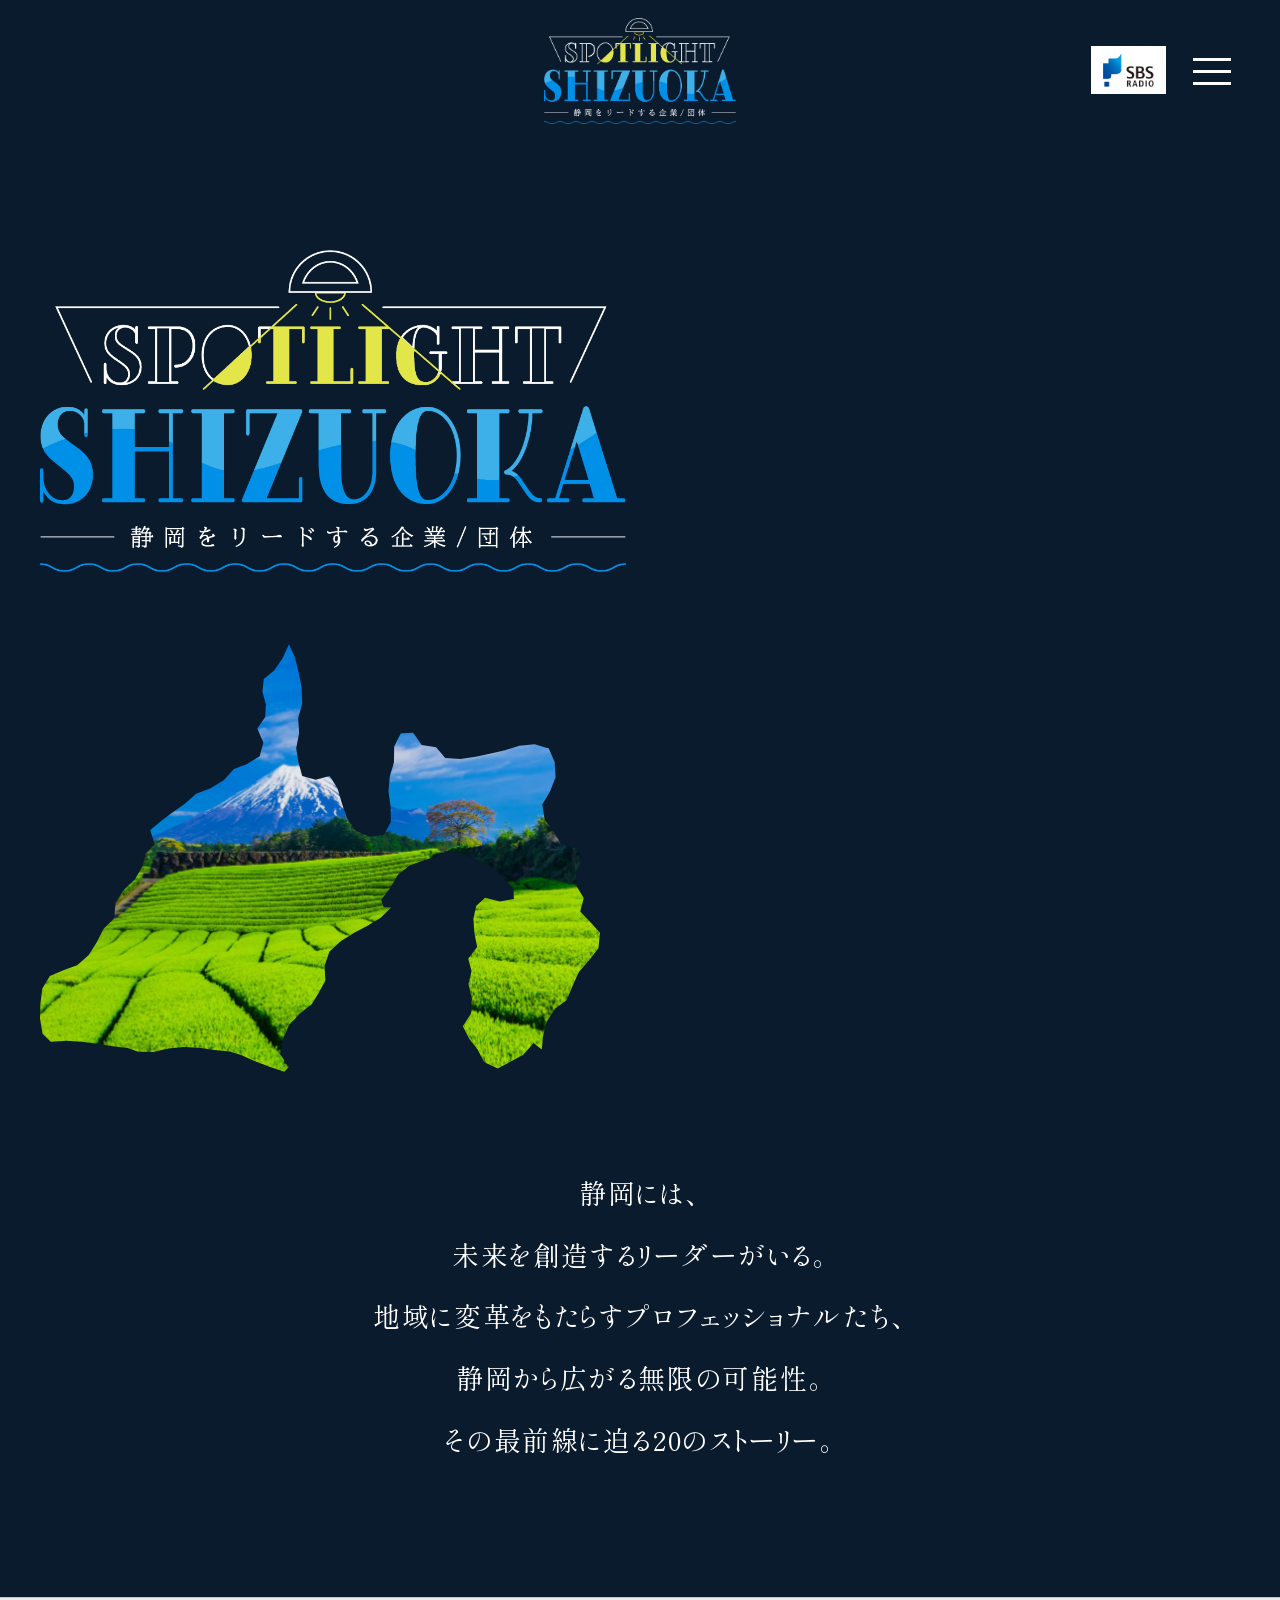
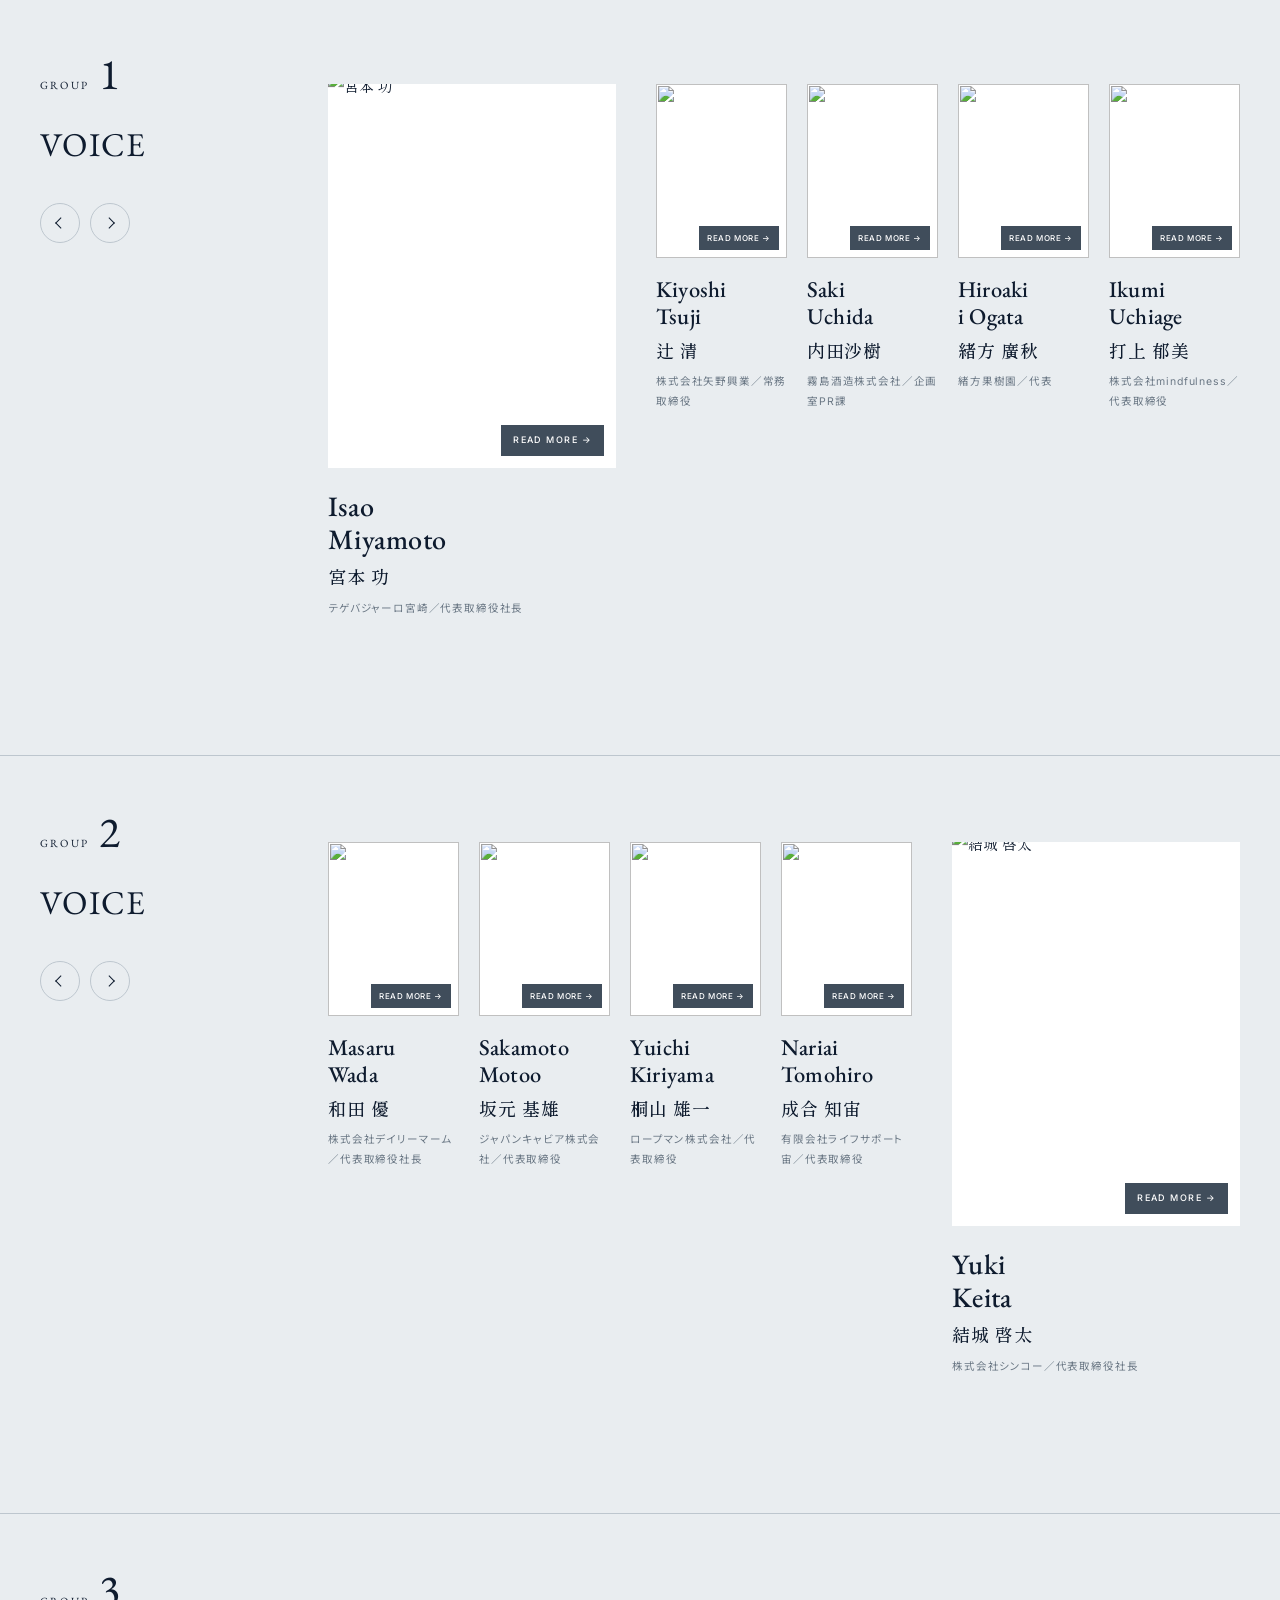
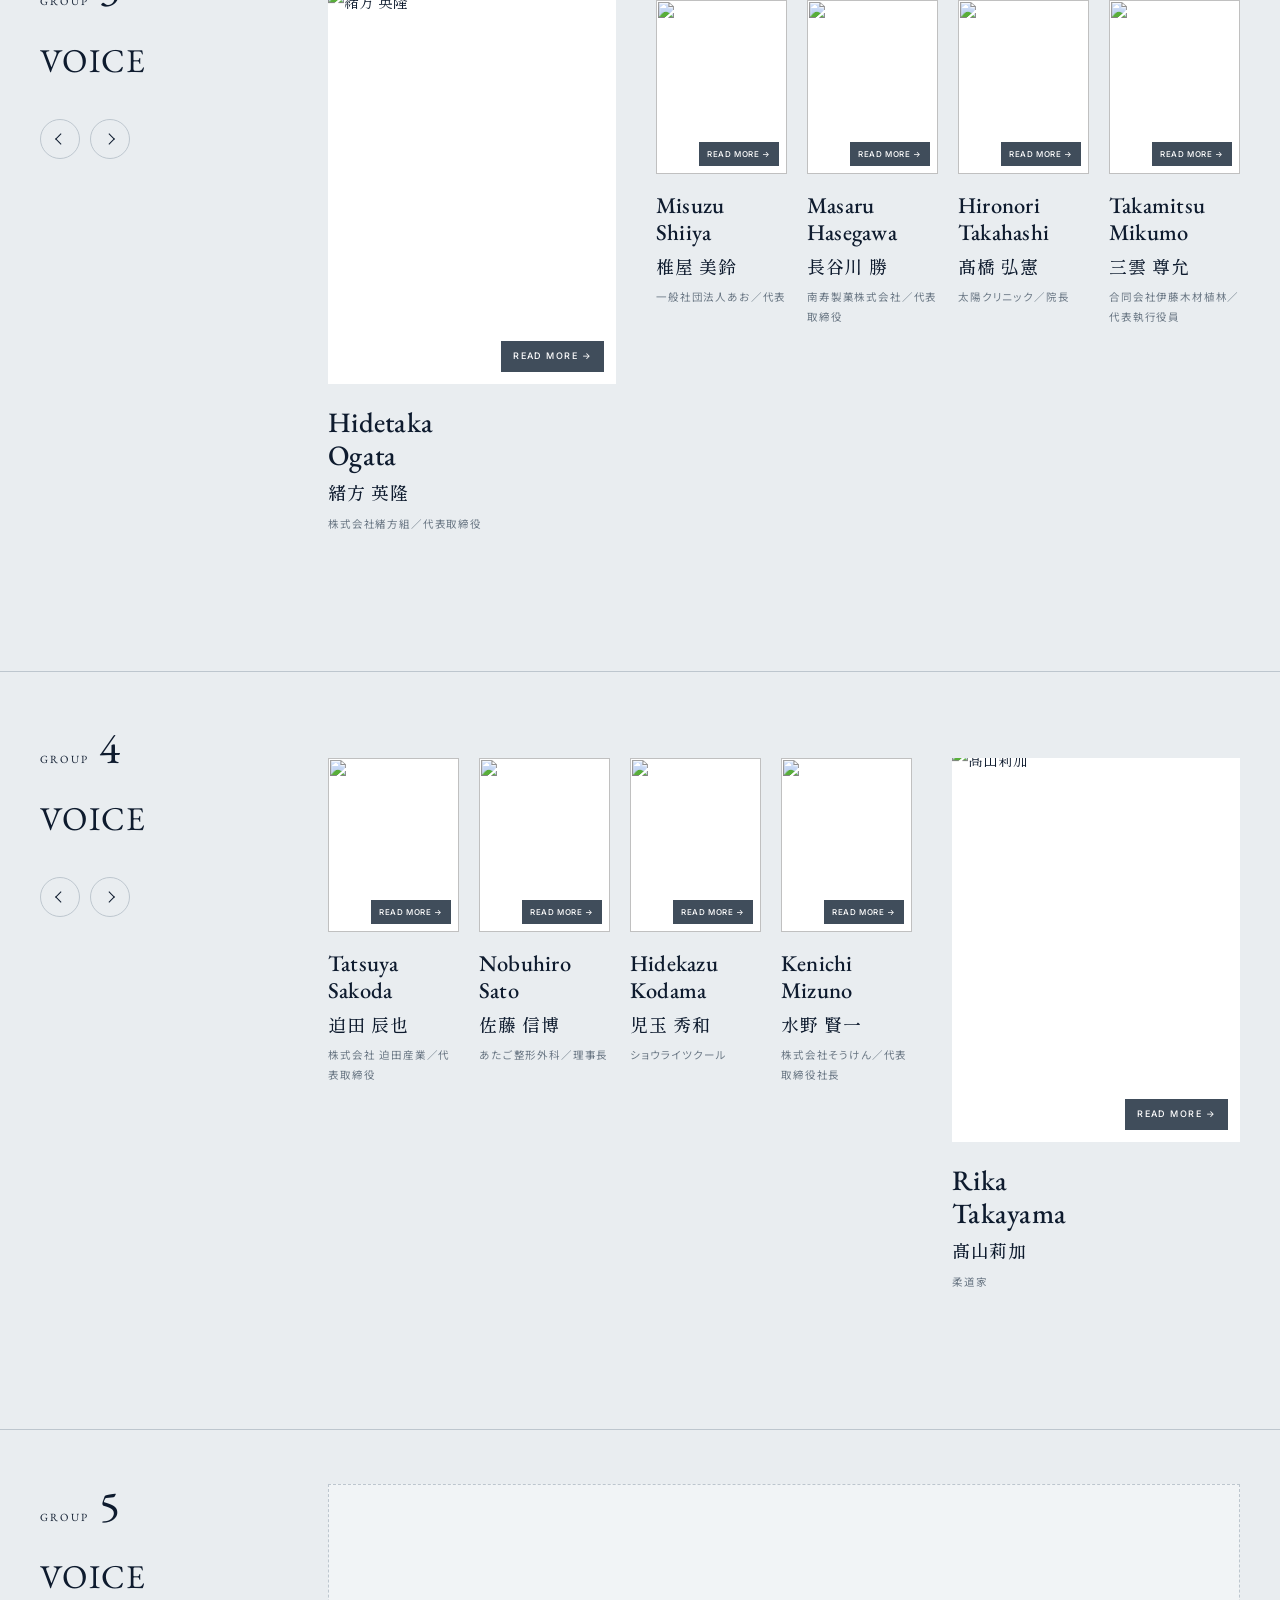
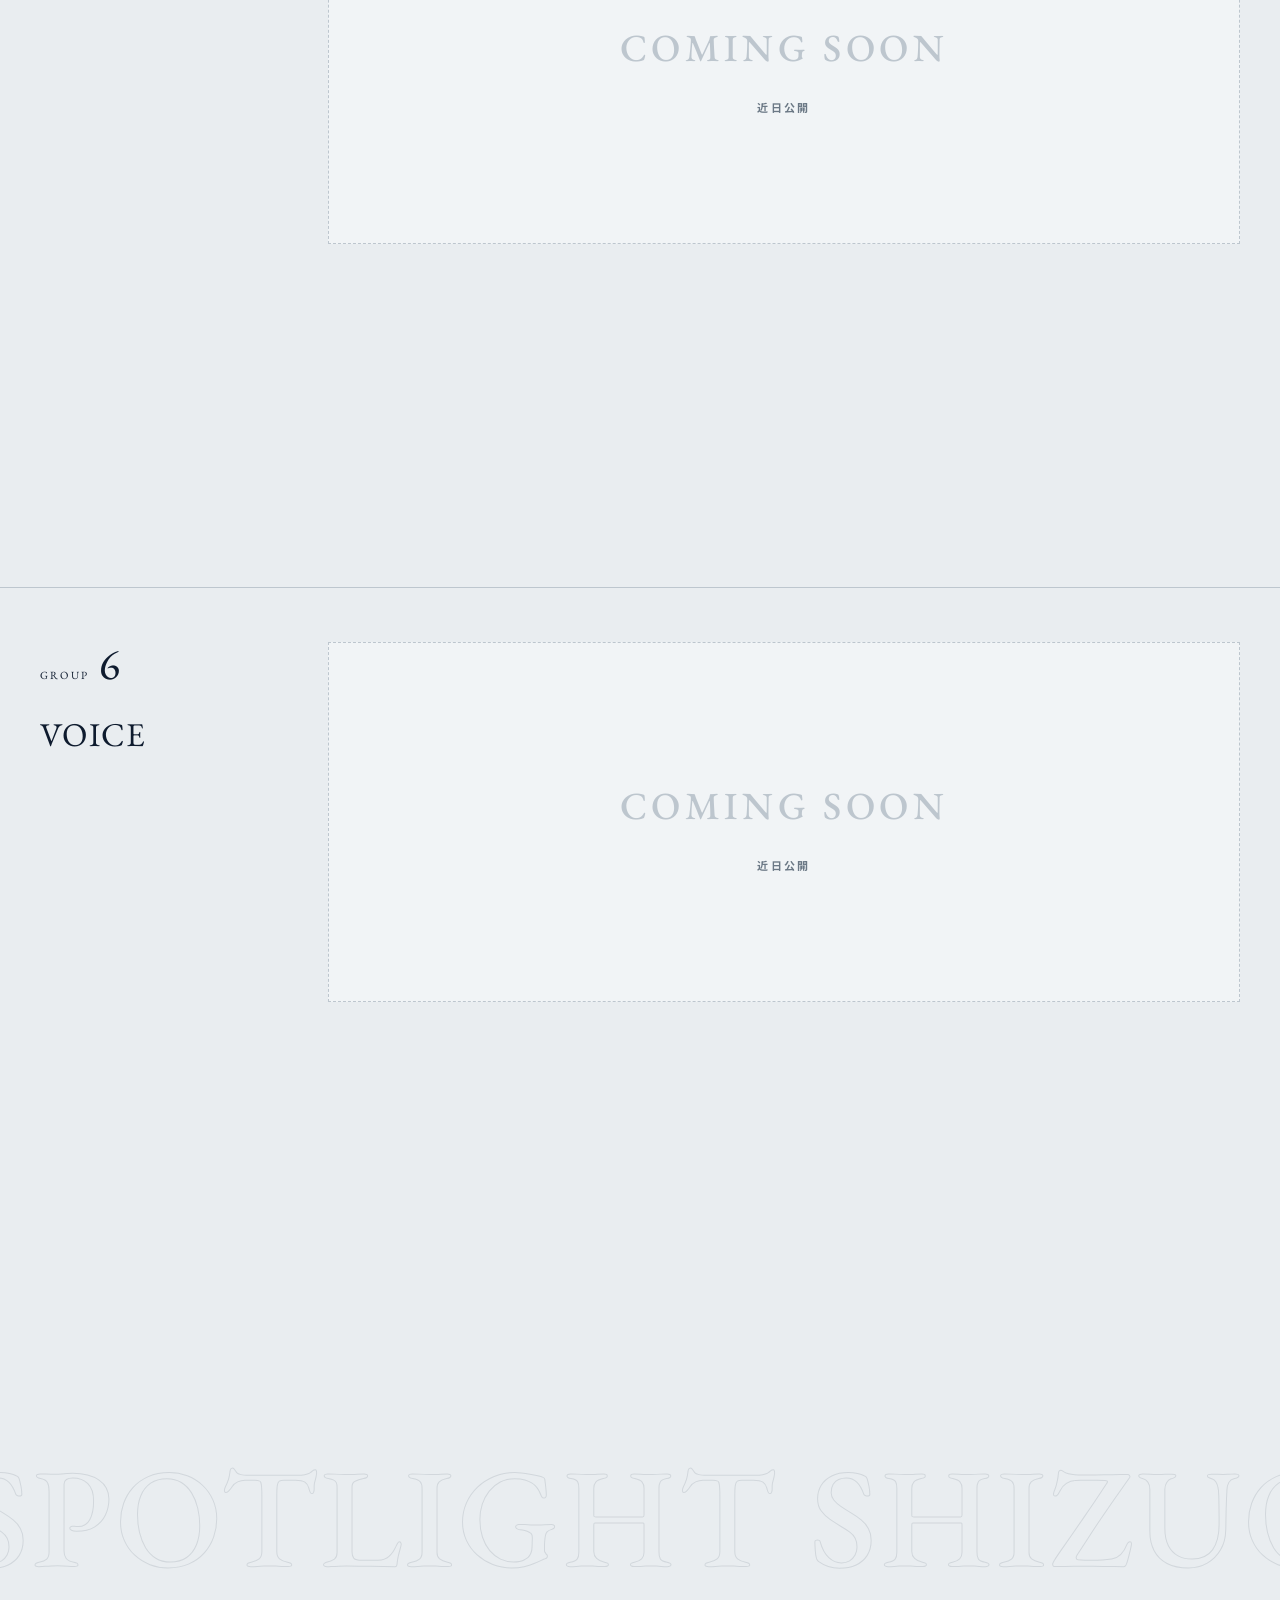
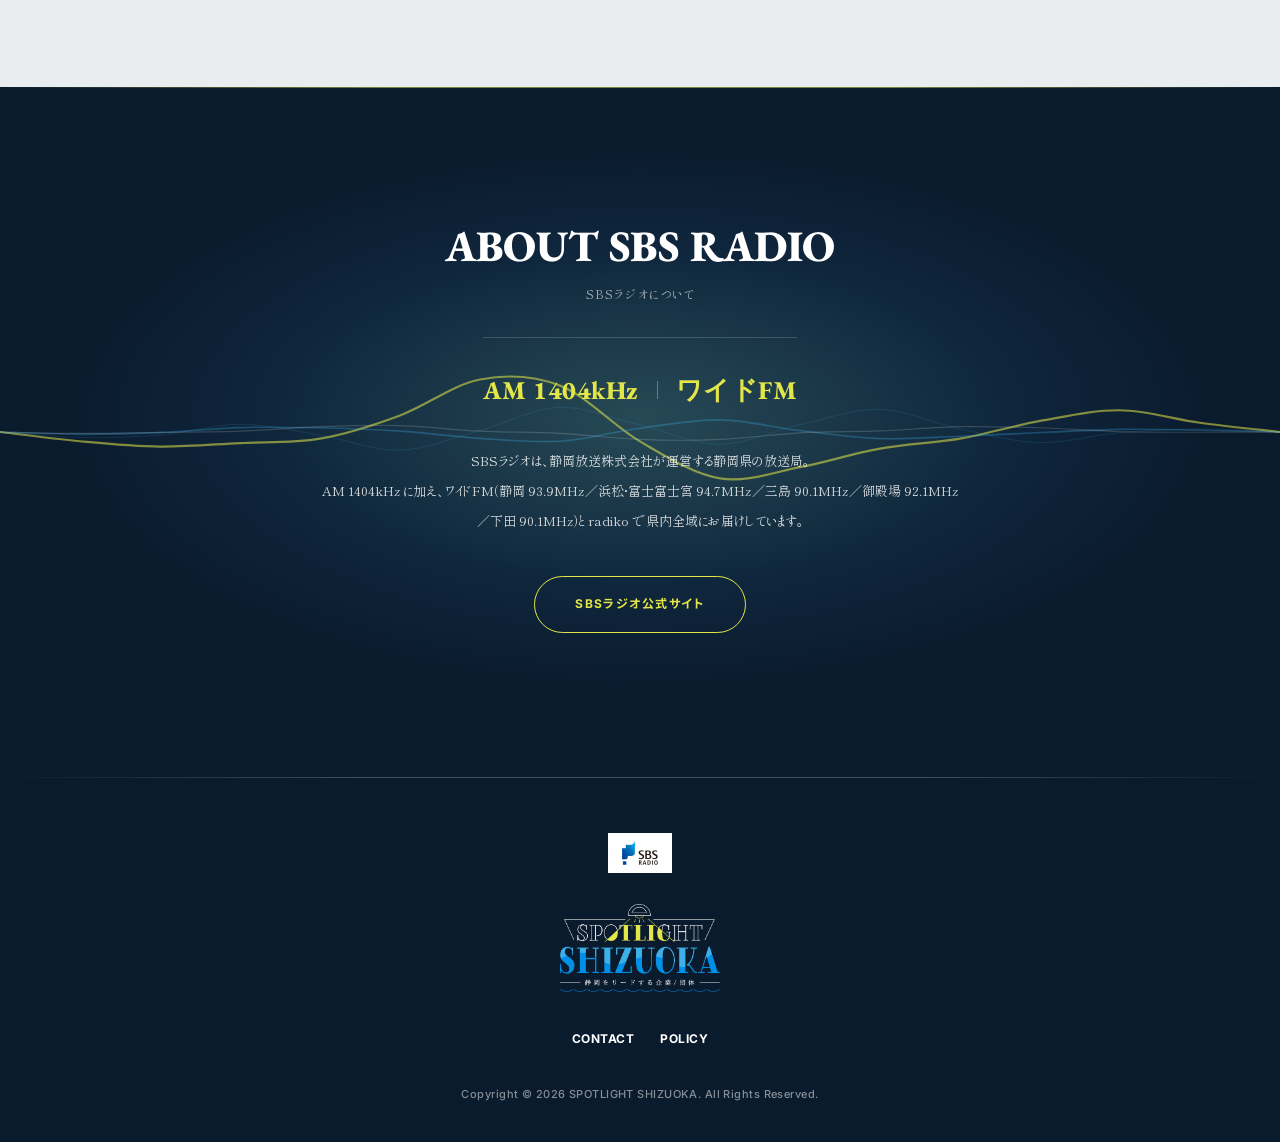
==== commit 79a675e6: "放送局の波形アニメを SMIL 化（Safari/iOS 対応） CSS の d プロパティ・アニメーションは Safari/iOS 非対応で波形が 止まって見えていた。各パスに SMIL の <an" ====
--- a/index.html
+++ b/index.html
@@ -166,10 +166,18 @@
            静岡の風景を背景に敷き、中央寄せの縦積みで見せる -->
       <section class="p-station" id="about-station">
         <svg class="p-station__wave" viewBox="0 0 1600 260" preserveAspectRatio="none" aria-hidden="true" focusable="false">
-          <path class="p-station__wave-line p-station__wave-line--1" fill="none" vector-effect="non-scaling-stroke" d="M0,130.0C16.7,130.7 66.7,133.3 100,134.5C133.3,135.7 166.7,136.9 200,137.1C233.3,137.2 266.7,136.0 300,135.4C333.3,134.7 366.7,135.5 400,133.2C433.3,131.0 466.7,126.8 500,122.0C533.3,117.2 566.7,106.9 600,104.4C633.3,102.0 666.7,102.4 700,107.4C733.3,112.5 766.7,127.0 800,134.6C833.3,142.1 866.7,150.5 900,152.6C933.3,154.7 966.7,149.5 1000,147.1C1033.3,144.7 1066.7,140.3 1100,138.0C1133.3,135.7 1166.7,135.5 1200,133.2C1233.3,131.0 1266.7,126.9 1300,124.6C1333.3,122.3 1366.7,119.3 1400,119.4C1433.3,119.6 1466.7,123.7 1500,125.5C1533.3,127.3 1583.3,129.3 1600,130.0" />
-          <path class="p-station__wave-line p-station__wave-line--2" fill="none" vector-effect="non-scaling-stroke" d="M0,130.0C16.7,131.3 66.7,137.6 100,138.0C133.3,138.3 166.7,135.8 200,132.0C233.3,128.2 266.7,118.0 300,115.3C333.3,112.6 366.7,114.0 400,115.9C433.3,117.9 466.7,121.3 500,127.1C533.3,133.0 566.7,145.5 600,151.1C633.3,156.7 666.7,166.3 700,160.7C733.3,155.1 766.7,129.3 800,117.5C833.3,105.7 866.7,88.6 900,89.9C933.3,91.2 966.7,114.8 1000,125.2C1033.3,135.5 1066.7,148.9 1100,152.0C1133.3,155.2 1166.7,147.4 1200,144.1C1233.3,140.7 1266.7,135.7 1300,131.9C1333.3,128.1 1366.7,122.6 1400,121.3C1433.3,119.9 1466.7,122.4 1500,123.9C1533.3,125.3 1583.3,129.0 1600,130.0" />
-          <path class="p-station__wave-line p-station__wave-line--3" fill="none" vector-effect="non-scaling-stroke" d="M0,130.0C16.7,130.4 66.7,132.6 100,132.7C133.3,132.8 166.7,131.3 200,130.6C233.3,130.0 266.7,130.3 300,128.7C333.3,127.0 366.7,122.3 400,120.6C433.3,118.9 466.7,117.4 500,118.7C533.3,120.0 566.7,126.2 600,128.5C633.3,130.8 666.7,129.9 700,132.4C733.3,134.8 766.7,141.4 800,143.3C833.3,145.1 866.7,145.3 900,143.4C933.3,141.4 966.7,134.1 1000,131.5C1033.3,128.9 1066.7,129.8 1100,128.0C1133.3,126.2 1166.7,121.5 1200,120.6C1233.3,119.7 1266.7,121.0 1300,122.4C1333.3,123.9 1366.7,128.0 1400,129.4C1433.3,130.7 1466.7,130.4 1500,130.5C1533.3,130.6 1583.3,130.1 1600,130.0" />
-          <path class="p-station__wave-line p-station__wave-line--4" fill="none" vector-effect="non-scaling-stroke" d="M0,130.0C16.7,130.1 66.7,130.4 100,130.5C133.3,130.5 166.7,130.5 200,130.3C233.3,130.1 266.7,129.3 300,129.3C333.3,129.3 366.7,129.9 400,130.3C433.3,130.7 466.7,131.7 500,131.6C533.3,131.5 566.7,130.5 600,129.9C633.3,129.2 666.7,127.9 700,127.8C733.3,127.8 766.7,128.9 800,129.4C833.3,129.9 866.7,131.1 900,131.1C933.3,131.1 966.7,129.9 1000,129.4C1033.3,128.8 1066.7,127.9 1100,128.0C1133.3,128.1 1166.7,129.2 1200,129.7C1233.3,130.2 1266.7,130.9 1300,130.9C1333.3,131.0 1366.7,130.3 1400,130.1C1433.3,129.9 1466.7,129.7 1500,129.7C1533.3,129.7 1583.3,130.0 1600,130.0" />
+          <path class="p-station__wave-line p-station__wave-line--1" fill="none" vector-effect="non-scaling-stroke" d="M0,130.0C16.7,130.7 66.7,133.3 100,134.5C133.3,135.7 166.7,136.9 200,137.1C233.3,137.2 266.7,136.0 300,135.4C333.3,134.7 366.7,135.5 400,133.2C433.3,131.0 466.7,126.8 500,122.0C533.3,117.2 566.7,106.9 600,104.4C633.3,102.0 666.7,102.4 700,107.4C733.3,112.5 766.7,127.0 800,134.6C833.3,142.1 866.7,150.5 900,152.6C933.3,154.7 966.7,149.5 1000,147.1C1033.3,144.7 1066.7,140.3 1100,138.0C1133.3,135.7 1166.7,135.5 1200,133.2C1233.3,131.0 1266.7,126.9 1300,124.6C1333.3,122.3 1366.7,119.3 1400,119.4C1433.3,119.6 1466.7,123.7 1500,125.5C1533.3,127.3 1583.3,129.3 1600,130.0">
+            <animate attributeName="d" dur="7s" repeatCount="indefinite" calcMode="linear" keyTimes="0;0.125;0.25;0.375;0.5;0.625;0.75;0.875;1" values="M0,130.0C16.7,130.7 66.7,133.3 100,134.5C133.3,135.7 166.7,136.9 200,137.1C233.3,137.2 266.7,136.0 300,135.4C333.3,134.7 366.7,135.5 400,133.2C433.3,131.0 466.7,126.8 500,122.0C533.3,117.2 566.7,106.9 600,104.4C633.3,102.0 666.7,102.4 700,107.4C733.3,112.5 766.7,127.0 800,134.6C833.3,142.1 866.7,150.5 900,152.6C933.3,154.7 966.7,149.5 1000,147.1C1033.3,144.7 1066.7,140.3 1100,138.0C1133.3,135.7 1166.7,135.5 1200,133.2C1233.3,131.0 1266.7,126.9 1300,124.6C1333.3,122.3 1366.7,119.3 1400,119.4C1433.3,119.6 1466.7,123.7 1500,125.5C1533.3,127.3 1583.3,129.3 1600,130.0;M0,130.0C16.7,131.2 66.7,135.2 100,137.1C133.3,139.0 166.7,141.0 200,141.2C233.3,141.4 266.7,139.5 300,138.5C333.3,137.5 366.7,138.6 400,135.1C433.3,131.6 466.7,124.9 500,117.3C533.3,109.7 566.7,93.5 600,89.7C633.3,85.8 666.7,86.5 700,94.4C733.3,102.3 766.7,125.3 800,137.2C833.3,149.1 866.7,162.3 900,165.6C933.3,168.9 966.7,160.9 1000,157.0C1033.3,153.2 1066.7,146.3 1100,142.7C1133.3,139.0 1166.7,138.6 1200,135.1C1233.3,131.6 1266.7,125.2 1300,121.5C1333.3,117.9 1366.7,113.1 1400,113.3C1433.3,113.5 1466.7,120.1 1500,122.9C1533.3,125.7 1583.3,128.8 1600,130.0;M0,130.0C16.7,131.4 66.7,136.0 100,138.2C133.3,140.3 166.7,142.6 200,142.9C233.3,143.2 266.7,140.9 300,139.8C333.3,138.6 366.7,139.9 400,135.9C433.3,131.8 466.7,124.1 500,115.4C533.3,106.7 566.7,87.9 600,83.5C633.3,79.1 666.7,79.8 700,89.0C733.3,98.1 766.7,124.6 800,138.3C833.3,152.0 866.7,167.2 900,171.0C933.3,174.8 966.7,165.5 1000,161.1C1033.3,156.7 1066.7,148.8 1100,144.6C1133.3,140.4 1166.7,139.9 1200,135.9C1233.3,131.8 1266.7,124.4 1300,120.2C1333.3,116.1 1366.7,110.5 1400,110.8C1433.3,111.0 1466.7,118.6 1500,121.8C1533.3,125.0 1583.3,128.6 1600,130.0;M0,130.0C16.7,131.2 66.7,135.2 100,137.1C133.3,139.0 166.7,141.0 200,141.2C233.3,141.4 266.7,139.5 300,138.5C333.3,137.5 366.7,138.6 400,135.1C433.3,131.6 466.7,124.9 500,117.3C533.3,109.7 566.7,93.5 600,89.7C633.3,85.8 666.7,86.5 700,94.4C733.3,102.3 766.7,125.3 800,137.2C833.3,149.1 866.7,162.3 900,165.6C933.3,168.9 966.7,160.9 1000,157.0C1033.3,153.2 1066.7,146.3 1100,142.7C1133.3,139.0 1166.7,138.6 1200,135.1C1233.3,131.6 1266.7,125.2 1300,121.5C1333.3,117.9 1366.7,113.1 1400,113.3C1433.3,113.5 1466.7,120.1 1500,122.9C1533.3,125.7 1583.3,128.8 1600,130.0;M0,130.0C16.7,130.7 66.7,133.3 100,134.5C133.3,135.7 166.7,136.9 200,137.1C233.3,137.2 266.7,136.0 300,135.4C333.3,134.7 366.7,135.5 400,133.2C433.3,131.0 466.7,126.8 500,122.0C533.3,117.2 566.7,106.9 600,104.4C633.3,102.0 666.7,102.4 700,107.4C733.3,112.5 766.7,127.0 800,134.6C833.3,142.1 866.7,150.5 900,152.6C933.3,154.7 966.7,149.5 1000,147.1C1033.3,144.7 1066.7,140.3 1100,138.0C1133.3,135.7 1166.7,135.5 1200,133.2C1233.3,131.0 1266.7,126.9 1300,124.6C1333.3,122.3 1366.7,119.3 1400,119.4C1433.3,119.6 1466.7,123.7 1500,125.5C1533.3,127.3 1583.3,129.3 1600,130.0;M0,130.0C16.7,130.3 66.7,131.4 100,131.9C133.3,132.4 166.7,132.9 200,133.0C233.3,133.1 266.7,132.5 300,132.3C333.3,132.0 366.7,132.3 400,131.4C433.3,130.4 466.7,128.6 500,126.6C533.3,124.6 566.7,120.2 600,119.2C633.3,118.2 666.7,118.4 700,120.5C733.3,122.6 766.7,128.8 800,131.9C833.3,135.1 866.7,138.6 900,139.5C933.3,140.4 966.7,138.2 1000,137.2C1033.3,136.2 1066.7,134.4 1100,133.4C1133.3,132.4 1166.7,132.3 1200,131.4C1233.3,130.4 1266.7,128.7 1300,127.7C1333.3,126.8 1366.7,125.5 1400,125.5C1433.3,125.6 1466.7,127.4 1500,128.1C1533.3,128.9 1583.3,129.7 1600,130.0;M0,130.0C16.7,130.1 66.7,130.6 100,130.8C133.3,131.0 166.7,131.3 200,131.3C233.3,131.3 266.7,131.1 300,131.0C333.3,130.9 366.7,131.0 400,130.6C433.3,130.2 466.7,129.4 500,128.5C533.3,127.7 566.7,125.8 600,125.4C633.3,124.9 666.7,125.0 700,125.9C733.3,126.8 766.7,129.5 800,130.8C833.3,132.2 866.7,133.7 900,134.1C933.3,134.5 966.7,133.6 1000,133.1C1033.3,132.7 1066.7,131.9 1100,131.5C1133.3,131.0 1166.7,131.0 1200,130.6C1233.3,130.2 1266.7,129.4 1300,129.0C1333.3,128.6 1366.7,128.0 1400,128.1C1433.3,128.1 1466.7,128.9 1500,129.2C1533.3,129.5 1583.3,129.9 1600,130.0;M0,130.0C16.7,130.3 66.7,131.4 100,131.9C133.3,132.4 166.7,132.9 200,133.0C233.3,133.1 266.7,132.5 300,132.3C333.3,132.0 366.7,132.3 400,131.4C433.3,130.4 466.7,128.6 500,126.6C533.3,124.6 566.7,120.2 600,119.2C633.3,118.2 666.7,118.4 700,120.5C733.3,122.6 766.7,128.8 800,131.9C833.3,135.1 866.7,138.6 900,139.5C933.3,140.4 966.7,138.2 1000,137.2C1033.3,136.2 1066.7,134.4 1100,133.4C1133.3,132.4 1166.7,132.3 1200,131.4C1233.3,130.4 1266.7,128.7 1300,127.7C1333.3,126.8 1366.7,125.5 1400,125.5C1433.3,125.6 1466.7,127.4 1500,128.1C1533.3,128.9 1583.3,129.7 1600,130.0;M0,130.0C16.7,130.7 66.7,133.3 100,134.5C133.3,135.7 166.7,136.9 200,137.1C233.3,137.2 266.7,136.0 300,135.4C333.3,134.7 366.7,135.5 400,133.2C433.3,131.0 466.7,126.8 500,122.0C533.3,117.2 566.7,106.9 600,104.4C633.3,102.0 666.7,102.4 700,107.4C733.3,112.5 766.7,127.0 800,134.6C833.3,142.1 866.7,150.5 900,152.6C933.3,154.7 966.7,149.5 1000,147.1C1033.3,144.7 1066.7,140.3 1100,138.0C1133.3,135.7 1166.7,135.5 1200,133.2C1233.3,131.0 1266.7,126.9 1300,124.6C1333.3,122.3 1366.7,119.3 1400,119.4C1433.3,119.6 1466.7,123.7 1500,125.5C1533.3,127.3 1583.3,129.3 1600,130.0" />
+          </path>
+          <path class="p-station__wave-line p-station__wave-line--2" fill="none" vector-effect="non-scaling-stroke" d="M0,130.0C16.7,131.3 66.7,137.6 100,138.0C133.3,138.3 166.7,135.8 200,132.0C233.3,128.2 266.7,118.0 300,115.3C333.3,112.6 366.7,114.0 400,115.9C433.3,117.9 466.7,121.3 500,127.1C533.3,133.0 566.7,145.5 600,151.1C633.3,156.7 666.7,166.3 700,160.7C733.3,155.1 766.7,129.3 800,117.5C833.3,105.7 866.7,88.6 900,89.9C933.3,91.2 966.7,114.8 1000,125.2C1033.3,135.5 1066.7,148.9 1100,152.0C1133.3,155.2 1166.7,147.4 1200,144.1C1233.3,140.7 1266.7,135.7 1300,131.9C1333.3,128.1 1366.7,122.6 1400,121.3C1433.3,119.9 1466.7,122.4 1500,123.9C1533.3,125.3 1583.3,129.0 1600,130.0">
+            <animate attributeName="d" dur="7s" repeatCount="indefinite" calcMode="linear" keyTimes="0;0.125;0.25;0.375;0.5;0.625;0.75;0.875;1" values="M0,130.0C16.7,131.3 66.7,137.6 100,138.0C133.3,138.3 166.7,135.8 200,132.0C233.3,128.2 266.7,118.0 300,115.3C333.3,112.6 366.7,114.0 400,115.9C433.3,117.9 466.7,121.3 500,127.1C533.3,133.0 566.7,145.5 600,151.1C633.3,156.7 666.7,166.3 700,160.7C733.3,155.1 766.7,129.3 800,117.5C833.3,105.7 866.7,88.6 900,89.9C933.3,91.2 966.7,114.8 1000,125.2C1033.3,135.5 1066.7,148.9 1100,152.0C1133.3,155.2 1166.7,147.4 1200,144.1C1233.3,140.7 1266.7,135.7 1300,131.9C1333.3,128.1 1366.7,122.6 1400,121.3C1433.3,119.9 1466.7,122.4 1500,123.9C1533.3,125.3 1583.3,129.0 1600,130.0;M0,130.0C16.7,131.2 66.7,136.6 100,136.9C133.3,137.2 166.7,135.0 200,131.7C233.3,128.5 266.7,119.6 300,117.2C333.3,114.9 366.7,116.1 400,117.8C433.3,119.5 466.7,122.4 500,127.5C533.3,132.6 566.7,143.5 600,148.3C633.3,153.2 666.7,161.5 700,156.7C733.3,151.8 766.7,129.4 800,119.2C833.3,108.9 866.7,94.1 900,95.2C933.3,96.3 966.7,116.8 1000,125.8C1033.3,134.8 1066.7,146.4 1100,149.1C1133.3,151.8 1166.7,145.1 1200,142.2C1233.3,139.3 1266.7,135.0 1300,131.7C1333.3,128.4 1366.7,123.6 1400,122.4C1433.3,121.2 1466.7,123.4 1500,124.7C1533.3,126.0 1583.3,129.1 1600,130.0;M0,130.0C16.7,130.7 66.7,134.2 100,134.4C133.3,134.6 166.7,133.2 200,131.1C233.3,129.0 266.7,123.4 300,121.9C333.3,120.4 366.7,121.2 400,122.3C433.3,123.4 466.7,125.2 500,128.4C533.3,131.7 566.7,138.5 600,141.6C633.3,144.7 666.7,150.0 700,146.9C733.3,143.8 766.7,129.6 800,123.1C833.3,116.7 866.7,107.3 900,108.0C933.3,108.7 966.7,121.6 1000,127.3C1033.3,133.0 1066.7,140.4 1100,142.1C1133.3,143.8 1166.7,139.6 1200,137.7C1233.3,135.9 1266.7,133.1 1300,131.1C1333.3,129.0 1366.7,125.9 1400,125.2C1433.3,124.5 1466.7,125.8 1500,126.6C1533.3,127.4 1583.3,129.4 1600,130.0;M0,130.0C16.7,130.3 66.7,131.8 100,131.8C133.3,131.9 166.7,131.3 200,130.5C233.3,129.6 266.7,127.2 300,126.6C333.3,126.0 366.7,126.3 400,126.7C433.3,127.2 466.7,128.0 500,129.3C533.3,130.7 566.7,133.6 600,134.9C633.3,136.2 666.7,138.4 700,137.1C733.3,135.8 766.7,129.8 800,127.1C833.3,124.4 866.7,120.4 900,120.7C933.3,121.0 966.7,126.5 1000,128.9C1033.3,131.3 1066.7,134.4 1100,135.1C1133.3,135.8 1166.7,134.0 1200,133.3C1233.3,132.5 1266.7,131.3 1300,130.4C1333.3,129.6 1366.7,128.3 1400,128.0C1433.3,127.7 1466.7,128.2 1500,128.6C1533.3,128.9 1583.3,129.8 1600,130.0;M0,130.0C16.7,130.1 66.7,130.8 100,130.8C133.3,130.8 166.7,130.6 200,130.2C233.3,129.8 266.7,128.8 300,128.5C333.3,128.3 366.7,128.4 400,128.6C433.3,128.8 466.7,129.1 500,129.7C533.3,130.3 566.7,131.6 600,132.1C633.3,132.7 666.7,133.6 700,133.1C733.3,132.5 766.7,129.9 800,128.8C833.3,127.6 866.7,125.9 900,126.0C933.3,126.1 966.7,128.5 1000,129.5C1033.3,130.6 1066.7,131.9 1100,132.2C1133.3,132.5 1166.7,131.7 1200,131.4C1233.3,131.1 1266.7,130.6 1300,130.2C1333.3,129.8 1366.7,129.3 1400,129.1C1433.3,129.0 1466.7,129.2 1500,129.4C1533.3,129.5 1583.3,129.9 1600,130.0;M0,130.0C16.7,130.3 66.7,131.8 100,131.8C133.3,131.9 166.7,131.3 200,130.5C233.3,129.6 266.7,127.2 300,126.6C333.3,126.0 366.7,126.3 400,126.7C433.3,127.2 466.7,128.0 500,129.3C533.3,130.7 566.7,133.6 600,134.9C633.3,136.2 666.7,138.4 700,137.1C733.3,135.8 766.7,129.8 800,127.1C833.3,124.4 866.7,120.4 900,120.7C933.3,121.0 966.7,126.5 1000,128.9C1033.3,131.3 1066.7,134.4 1100,135.1C1133.3,135.8 1166.7,134.0 1200,133.3C1233.3,132.5 1266.7,131.3 1300,130.4C1333.3,129.6 1366.7,128.3 1400,128.0C1433.3,127.7 1466.7,128.2 1500,128.6C1533.3,128.9 1583.3,129.8 1600,130.0;M0,130.0C16.7,130.7 66.7,134.2 100,134.4C133.3,134.6 166.7,133.2 200,131.1C233.3,129.0 266.7,123.4 300,121.9C333.3,120.4 366.7,121.2 400,122.3C433.3,123.4 466.7,125.2 500,128.4C533.3,131.7 566.7,138.5 600,141.6C633.3,144.7 666.7,150.0 700,146.9C733.3,143.8 766.7,129.6 800,123.1C833.3,116.7 866.7,107.3 900,108.0C933.3,108.7 966.7,121.6 1000,127.3C1033.3,133.0 1066.7,140.4 1100,142.1C1133.3,143.8 1166.7,139.6 1200,137.7C1233.3,135.9 1266.7,133.1 1300,131.1C1333.3,129.0 1366.7,125.9 1400,125.2C1433.3,124.5 1466.7,125.8 1500,126.6C1533.3,127.4 1583.3,129.4 1600,130.0;M0,130.0C16.7,131.2 66.7,136.6 100,136.9C133.3,137.2 166.7,135.0 200,131.7C233.3,128.5 266.7,119.6 300,117.2C333.3,114.9 366.7,116.1 400,117.8C433.3,119.5 466.7,122.4 500,127.5C533.3,132.6 566.7,143.5 600,148.3C633.3,153.2 666.7,161.5 700,156.7C733.3,151.8 766.7,129.4 800,119.2C833.3,108.9 866.7,94.1 900,95.2C933.3,96.3 966.7,116.8 1000,125.8C1033.3,134.8 1066.7,146.4 1100,149.1C1133.3,151.8 1166.7,145.1 1200,142.2C1233.3,139.3 1266.7,135.0 1300,131.7C1333.3,128.4 1366.7,123.6 1400,122.4C1433.3,121.2 1466.7,123.4 1500,124.7C1533.3,126.0 1583.3,129.1 1600,130.0;M0,130.0C16.7,131.3 66.7,137.6 100,138.0C133.3,138.3 166.7,135.8 200,132.0C233.3,128.2 266.7,118.0 300,115.3C333.3,112.6 366.7,114.0 400,115.9C433.3,117.9 466.7,121.3 500,127.1C533.3,133.0 566.7,145.5 600,151.1C633.3,156.7 666.7,166.3 700,160.7C733.3,155.1 766.7,129.3 800,117.5C833.3,105.7 866.7,88.6 900,89.9C933.3,91.2 966.7,114.8 1000,125.2C1033.3,135.5 1066.7,148.9 1100,152.0C1133.3,155.2 1166.7,147.4 1200,144.1C1233.3,140.7 1266.7,135.7 1300,131.9C1333.3,128.1 1366.7,122.6 1400,121.3C1433.3,119.9 1466.7,122.4 1500,123.9C1533.3,125.3 1583.3,129.0 1600,130.0" />
+          </path>
+          <path class="p-station__wave-line p-station__wave-line--3" fill="none" vector-effect="non-scaling-stroke" d="M0,130.0C16.7,130.4 66.7,132.6 100,132.7C133.3,132.8 166.7,131.3 200,130.6C233.3,130.0 266.7,130.3 300,128.7C333.3,127.0 366.7,122.3 400,120.6C433.3,118.9 466.7,117.4 500,118.7C533.3,120.0 566.7,126.2 600,128.5C633.3,130.8 666.7,129.9 700,132.4C733.3,134.8 766.7,141.4 800,143.3C833.3,145.1 866.7,145.3 900,143.4C933.3,141.4 966.7,134.1 1000,131.5C1033.3,128.9 1066.7,129.8 1100,128.0C1133.3,126.2 1166.7,121.5 1200,120.6C1233.3,119.7 1266.7,121.0 1300,122.4C1333.3,123.9 1366.7,128.0 1400,129.4C1433.3,130.7 1466.7,130.4 1500,130.5C1533.3,130.6 1583.3,130.1 1600,130.0">
+            <animate attributeName="d" dur="7s" repeatCount="indefinite" calcMode="linear" keyTimes="0;0.125;0.25;0.375;0.5;0.625;0.75;0.875;1" values="M0,130.0C16.7,130.4 66.7,132.6 100,132.7C133.3,132.8 166.7,131.3 200,130.6C233.3,130.0 266.7,130.3 300,128.7C333.3,127.0 366.7,122.3 400,120.6C433.3,118.9 466.7,117.4 500,118.7C533.3,120.0 566.7,126.2 600,128.5C633.3,130.8 666.7,129.9 700,132.4C733.3,134.8 766.7,141.4 800,143.3C833.3,145.1 866.7,145.3 900,143.4C933.3,141.4 966.7,134.1 1000,131.5C1033.3,128.9 1066.7,129.8 1100,128.0C1133.3,126.2 1166.7,121.5 1200,120.6C1233.3,119.7 1266.7,121.0 1300,122.4C1333.3,123.9 1366.7,128.0 1400,129.4C1433.3,130.7 1466.7,130.4 1500,130.5C1533.3,130.6 1583.3,130.1 1600,130.0;M0,130.0C16.7,130.2 66.7,131.1 100,131.1C133.3,131.2 166.7,130.5 200,130.3C233.3,130.0 266.7,130.1 300,129.4C333.3,128.7 366.7,126.7 400,126.0C433.3,125.3 466.7,124.7 500,125.2C533.3,125.8 566.7,128.4 600,129.4C633.3,130.3 666.7,130.0 700,131.0C733.3,132.0 766.7,134.8 800,135.6C833.3,136.4 866.7,136.5 900,135.6C933.3,134.8 966.7,131.7 1000,130.6C1033.3,129.6 1066.7,129.9 1100,129.2C1133.3,128.4 1166.7,126.4 1200,126.0C1233.3,125.7 1266.7,126.2 1300,126.8C1333.3,127.4 1366.7,129.2 1400,129.7C1433.3,130.3 1466.7,130.2 1500,130.2C1533.3,130.2 1583.3,130.0 1600,130.0;M0,130.0C16.7,130.1 66.7,130.5 100,130.5C133.3,130.5 166.7,130.2 200,130.1C233.3,130.0 266.7,130.1 300,129.8C333.3,129.5 366.7,128.6 400,128.3C433.3,128.0 466.7,127.7 500,127.9C533.3,128.2 566.7,129.3 600,129.7C633.3,130.1 666.7,130.0 700,130.4C733.3,130.9 766.7,132.1 800,132.4C833.3,132.7 866.7,132.8 900,132.4C933.3,132.1 966.7,130.7 1000,130.3C1033.3,129.8 1066.7,130.0 1100,129.6C1133.3,129.3 1166.7,128.5 1200,128.3C1233.3,128.1 1266.7,128.4 1300,128.6C1333.3,128.9 1366.7,129.6 1400,129.9C1433.3,130.1 1466.7,130.1 1500,130.1C1533.3,130.1 1583.3,130.0 1600,130.0;M0,130.0C16.7,130.2 66.7,131.1 100,131.1C133.3,131.2 166.7,130.5 200,130.3C233.3,130.0 266.7,130.1 300,129.4C333.3,128.7 366.7,126.7 400,126.0C433.3,125.3 466.7,124.7 500,125.2C533.3,125.8 566.7,128.4 600,129.4C633.3,130.3 666.7,130.0 700,131.0C733.3,132.0 766.7,134.8 800,135.6C833.3,136.4 866.7,136.5 900,135.6C933.3,134.8 966.7,131.7 1000,130.6C1033.3,129.6 1066.7,129.9 1100,129.2C1133.3,128.4 1166.7,126.4 1200,126.0C1233.3,125.7 1266.7,126.2 1300,126.8C1333.3,127.4 1366.7,129.2 1400,129.7C1433.3,130.3 1466.7,130.2 1500,130.2C1533.3,130.2 1583.3,130.0 1600,130.0;M0,130.0C16.7,130.4 66.7,132.6 100,132.7C133.3,132.8 166.7,131.3 200,130.6C233.3,130.0 266.7,130.3 300,128.7C333.3,127.0 366.7,122.3 400,120.6C433.3,118.9 466.7,117.4 500,118.7C533.3,120.0 566.7,126.2 600,128.5C633.3,130.8 666.7,129.9 700,132.4C733.3,134.8 766.7,141.4 800,143.3C833.3,145.1 866.7,145.3 900,143.4C933.3,141.4 966.7,134.1 1000,131.5C1033.3,128.9 1066.7,129.8 1100,128.0C1133.3,126.2 1166.7,121.5 1200,120.6C1233.3,119.7 1266.7,121.0 1300,122.4C1333.3,123.9 1366.7,128.0 1400,129.4C1433.3,130.7 1466.7,130.4 1500,130.5C1533.3,130.6 1583.3,130.1 1600,130.0;M0,130.0C16.7,130.7 66.7,134.0 100,134.2C133.3,134.4 166.7,132.0 200,131.0C233.3,129.9 266.7,130.5 300,127.9C333.3,125.3 366.7,117.8 400,115.2C433.3,112.5 466.7,110.0 500,112.1C533.3,114.2 566.7,124.0 600,127.6C633.3,131.2 666.7,129.8 700,133.7C733.3,137.6 766.7,148.1 800,151.0C833.3,153.9 866.7,154.2 900,151.1C933.3,148.0 966.7,136.4 1000,132.4C1033.3,128.3 1066.7,129.7 1100,126.9C1133.3,124.0 1166.7,116.6 1200,115.2C1233.3,113.7 1266.7,115.7 1300,118.1C1333.3,120.4 1366.7,126.9 1400,129.0C1433.3,131.1 1466.7,130.6 1500,130.7C1533.3,130.9 1583.3,130.1 1600,130.0;M0,130.0C16.7,130.8 66.7,134.6 100,134.8C133.3,135.0 166.7,132.3 200,131.1C233.3,129.9 266.7,130.6 300,127.6C333.3,124.5 366.7,116.0 400,112.9C433.3,109.9 466.7,107.0 500,109.4C533.3,111.8 566.7,123.1 600,127.3C633.3,131.4 666.7,129.8 700,134.3C733.3,138.8 766.7,150.8 800,154.1C833.3,157.5 866.7,157.9 900,154.3C933.3,150.7 966.7,137.4 1000,132.7C1033.3,128.1 1066.7,129.7 1100,126.4C1133.3,123.1 1166.7,114.6 1200,112.9C1233.3,111.2 1266.7,113.6 1300,116.2C1333.3,118.9 1366.7,126.4 1400,128.9C1433.3,131.3 1466.7,130.7 1500,130.9C1533.3,131.0 1583.3,130.1 1600,130.0;M0,130.0C16.7,130.7 66.7,134.0 100,134.2C133.3,134.4 166.7,132.0 200,131.0C233.3,129.9 266.7,130.5 300,127.9C333.3,125.3 366.7,117.8 400,115.2C433.3,112.5 466.7,110.0 500,112.1C533.3,114.2 566.7,124.0 600,127.6C633.3,131.2 666.7,129.8 700,133.7C733.3,137.6 766.7,148.1 800,151.0C833.3,153.9 866.7,154.2 900,151.1C933.3,148.0 966.7,136.4 1000,132.4C1033.3,128.3 1066.7,129.7 1100,126.9C1133.3,124.0 1166.7,116.6 1200,115.2C1233.3,113.7 1266.7,115.7 1300,118.1C1333.3,120.4 1366.7,126.9 1400,129.0C1433.3,131.1 1466.7,130.6 1500,130.7C1533.3,130.9 1583.3,130.1 1600,130.0;M0,130.0C16.7,130.4 66.7,132.6 100,132.7C133.3,132.8 166.7,131.3 200,130.6C233.3,130.0 266.7,130.3 300,128.7C333.3,127.0 366.7,122.3 400,120.6C433.3,118.9 466.7,117.4 500,118.7C533.3,120.0 566.7,126.2 600,128.5C633.3,130.8 666.7,129.9 700,132.4C733.3,134.8 766.7,141.4 800,143.3C833.3,145.1 866.7,145.3 900,143.4C933.3,141.4 966.7,134.1 1000,131.5C1033.3,128.9 1066.7,129.8 1100,128.0C1133.3,126.2 1166.7,121.5 1200,120.6C1233.3,119.7 1266.7,121.0 1300,122.4C1333.3,123.9 1366.7,128.0 1400,129.4C1433.3,130.7 1466.7,130.4 1500,130.5C1533.3,130.6 1583.3,130.1 1600,130.0" />
+          </path>
+          <path class="p-station__wave-line p-station__wave-line--4" fill="none" vector-effect="non-scaling-stroke" d="M0,130.0C16.7,130.1 66.7,130.4 100,130.5C133.3,130.5 166.7,130.5 200,130.3C233.3,130.1 266.7,129.3 300,129.3C333.3,129.3 366.7,129.9 400,130.3C433.3,130.7 466.7,131.7 500,131.6C533.3,131.5 566.7,130.5 600,129.9C633.3,129.2 666.7,127.9 700,127.8C733.3,127.8 766.7,128.9 800,129.4C833.3,129.9 866.7,131.1 900,131.1C933.3,131.1 966.7,129.9 1000,129.4C1033.3,128.8 1066.7,127.9 1100,128.0C1133.3,128.1 1166.7,129.2 1200,129.7C1233.3,130.2 1266.7,130.9 1300,130.9C1333.3,131.0 1366.7,130.3 1400,130.1C1433.3,129.9 1466.7,129.7 1500,129.7C1533.3,129.7 1583.3,130.0 1600,130.0">
+            <animate attributeName="d" dur="7s" repeatCount="indefinite" calcMode="linear" keyTimes="0;0.125;0.25;0.375;0.5;0.625;0.75;0.875;1" values="M0,130.0C16.7,130.1 66.7,130.4 100,130.5C133.3,130.5 166.7,130.5 200,130.3C233.3,130.1 266.7,129.3 300,129.3C333.3,129.3 366.7,129.9 400,130.3C433.3,130.7 466.7,131.7 500,131.6C533.3,131.5 566.7,130.5 600,129.9C633.3,129.2 666.7,127.9 700,127.8C733.3,127.8 766.7,128.9 800,129.4C833.3,129.9 866.7,131.1 900,131.1C933.3,131.1 966.7,129.9 1000,129.4C1033.3,128.8 1066.7,127.9 1100,128.0C1133.3,128.1 1166.7,129.2 1200,129.7C1233.3,130.2 1266.7,130.9 1300,130.9C1333.3,131.0 1366.7,130.3 1400,130.1C1433.3,129.9 1466.7,129.7 1500,129.7C1533.3,129.7 1583.3,130.0 1600,130.0;M0,130.0C16.7,130.2 66.7,131.0 100,131.1C133.3,131.2 166.7,131.1 200,130.6C233.3,130.2 266.7,128.4 300,128.4C333.3,128.4 366.7,129.8 400,130.6C433.3,131.5 466.7,133.9 500,133.7C533.3,133.6 566.7,131.1 600,129.7C633.3,128.2 666.7,125.2 700,125.0C733.3,124.8 766.7,127.3 800,128.6C833.3,129.8 866.7,132.5 900,132.5C933.3,132.5 966.7,129.7 1000,128.5C1033.3,127.3 1066.7,125.2 1100,125.4C1133.3,125.5 1166.7,128.2 1200,129.4C1233.3,130.5 1266.7,132.0 1300,132.2C1333.3,132.3 1366.7,130.6 1400,130.1C1433.3,129.7 1466.7,129.4 1500,129.4C1533.3,129.3 1583.3,129.9 1600,130.0;M0,130.0C16.7,130.4 66.7,132.4 100,132.7C133.3,132.9 166.7,132.5 200,131.5C233.3,130.4 266.7,126.3 300,126.3C333.3,126.3 366.7,129.4 400,131.5C433.3,133.6 466.7,139.2 500,138.8C533.3,138.4 566.7,132.7 600,129.2C633.3,125.8 666.7,118.5 700,118.1C733.3,117.6 766.7,123.7 800,126.7C833.3,129.6 866.7,135.9 900,135.9C933.3,135.8 966.7,129.2 1000,126.4C1033.3,123.6 1066.7,118.7 1100,119.1C1133.3,119.4 1166.7,125.8 1200,128.5C1233.3,131.2 1266.7,134.8 1300,135.1C1333.3,135.4 1366.7,131.4 1400,130.3C1433.3,129.2 1466.7,128.6 1500,128.5C1533.3,128.5 1583.3,129.8 1600,130.0;M0,130.0C16.7,130.7 66.7,133.9 100,134.2C133.3,134.6 166.7,134.0 200,132.3C233.3,130.7 266.7,124.2 300,124.2C333.3,124.2 366.7,129.1 400,132.4C433.3,135.7 466.7,144.5 500,143.9C533.3,143.3 566.7,134.2 600,128.8C633.3,123.3 666.7,111.8 700,111.2C733.3,110.5 766.7,120.1 800,124.7C833.3,129.4 866.7,139.4 900,139.3C933.3,139.2 966.7,128.8 1000,124.4C1033.3,119.9 1066.7,112.2 1100,112.7C1133.3,113.3 1166.7,123.4 1200,127.6C1233.3,131.8 1266.7,137.6 1300,138.1C1333.3,138.5 1366.7,132.2 1400,130.5C1433.3,128.8 1466.7,127.7 1500,127.6C1533.3,127.6 1583.3,129.6 1600,130.0;M0,130.0C16.7,130.8 66.7,134.4 100,134.9C133.3,135.3 166.7,134.6 200,132.7C233.3,130.8 266.7,123.3 300,123.3C333.3,123.3 366.7,129.0 400,132.8C433.3,136.5 466.7,146.7 500,146.0C533.3,145.3 566.7,134.9 600,128.6C633.3,122.3 666.7,109.1 700,108.3C733.3,107.5 766.7,118.5 800,123.9C833.3,129.3 866.7,140.8 900,140.7C933.3,140.6 966.7,128.6 1000,123.5C1033.3,118.4 1066.7,109.5 1100,110.1C1133.3,110.7 1166.7,122.4 1200,127.2C1233.3,132.1 1266.7,138.7 1300,139.3C1333.3,139.8 1366.7,132.6 1400,130.6C1433.3,128.6 1466.7,127.4 1500,127.3C1533.3,127.2 1583.3,129.5 1600,130.0;M0,130.0C16.7,130.7 66.7,133.9 100,134.2C133.3,134.6 166.7,134.0 200,132.3C233.3,130.7 266.7,124.2 300,124.2C333.3,124.2 366.7,129.1 400,132.4C433.3,135.7 466.7,144.5 500,143.9C533.3,143.3 566.7,134.2 600,128.8C633.3,123.3 666.7,111.8 700,111.2C733.3,110.5 766.7,120.1 800,124.7C833.3,129.4 866.7,139.4 900,139.3C933.3,139.2 966.7,128.8 1000,124.4C1033.3,119.9 1066.7,112.2 1100,112.7C1133.3,113.3 1166.7,123.4 1200,127.6C1233.3,131.8 1266.7,137.6 1300,138.1C1333.3,138.5 1366.7,132.2 1400,130.5C1433.3,128.8 1466.7,127.7 1500,127.6C1533.3,127.6 1583.3,129.6 1600,130.0;M0,130.0C16.7,130.4 66.7,132.4 100,132.7C133.3,132.9 166.7,132.5 200,131.5C233.3,130.4 266.7,126.3 300,126.3C333.3,126.3 366.7,129.4 400,131.5C433.3,133.6 466.7,139.2 500,138.8C533.3,138.4 566.7,132.7 600,129.2C633.3,125.8 666.7,118.5 700,118.1C733.3,117.6 766.7,123.7 800,126.7C833.3,129.6 866.7,135.9 900,135.9C933.3,135.8 966.7,129.2 1000,126.4C1033.3,123.6 1066.7,118.7 1100,119.1C1133.3,119.4 1166.7,125.8 1200,128.5C1233.3,131.2 1266.7,134.8 1300,135.1C1333.3,135.4 1366.7,131.4 1400,130.3C1433.3,129.2 1466.7,128.6 1500,128.5C1533.3,128.5 1583.3,129.8 1600,130.0;M0,130.0C16.7,130.2 66.7,131.0 100,131.1C133.3,131.2 166.7,131.1 200,130.6C233.3,130.2 266.7,128.4 300,128.4C333.3,128.4 366.7,129.8 400,130.6C433.3,131.5 466.7,133.9 500,133.7C533.3,133.6 566.7,131.1 600,129.7C633.3,128.2 666.7,125.2 700,125.0C733.3,124.8 766.7,127.3 800,128.6C833.3,129.8 866.7,132.5 900,132.5C933.3,132.5 966.7,129.7 1000,128.5C1033.3,127.3 1066.7,125.2 1100,125.4C1133.3,125.5 1166.7,128.2 1200,129.4C1233.3,130.5 1266.7,132.0 1300,132.2C1333.3,132.3 1366.7,130.6 1400,130.1C1433.3,129.7 1466.7,129.4 1500,129.4C1533.3,129.3 1583.3,129.9 1600,130.0;M0,130.0C16.7,130.1 66.7,130.4 100,130.5C133.3,130.5 166.7,130.5 200,130.3C233.3,130.1 266.7,129.3 300,129.3C333.3,129.3 366.7,129.9 400,130.3C433.3,130.7 466.7,131.7 500,131.6C533.3,131.5 566.7,130.5 600,129.9C633.3,129.2 666.7,127.9 700,127.8C733.3,127.8 766.7,128.9 800,129.4C833.3,129.9 866.7,131.1 900,131.1C933.3,131.1 966.7,129.9 1000,129.4C1033.3,128.8 1066.7,127.9 1100,128.0C1133.3,128.1 1166.7,129.2 1200,129.7C1233.3,130.2 1266.7,130.9 1300,130.9C1333.3,131.0 1366.7,130.3 1400,130.1C1433.3,129.9 1466.7,129.7 1500,129.7C1533.3,129.7 1583.3,130.0 1600,130.0" />
+          </path>
         </svg>
         <div class="p-station__inner l-container">
           <h2 class="p-station__title">ABOUT SBS RADIO</h2>
--- a/assets/css/style.css
+++ b/assets/css/style.css
@@ -204,7 +204,7 @@
 
 .l-header__station img {
   width: auto;
-  height: 26px;
+  height: 34px;
 }
 
 @media (max-width: 900px) {
@@ -1635,7 +1635,10 @@
   /* 止め位置は TOP の構成にしかないので、Hero のあるページだけに効かせる。
      下層ページに掛けると、止め位置がフッターしかないため最下部へ飛ぶ */
   html:has([data-opening-hero]) {
-    scroll-snap-type: y mandatory;
+    /* mandatory はトラックパッドの慣性と scrub 演出を奪い合って
+       カクつくため proximity に。近くで止めたときだけ吸い付く。
+       Hero のコンセプト送りは GSAP 側の snap が担うのでここは緩くてよい */
+    scroll-snap-type: y proximity;
   }
 
   /* Hero にも止め位置を置くが、Hero の高さ（240svh）は画面より大きいので
@@ -1828,58 +1831,12 @@
 .p-station__wave-line {
   stroke-linecap: round;
   stroke-linejoin: round;
-  will-change: d;
-}
-
-.p-station__wave-line--1 { stroke: #E3E648; stroke-width: 2.2; opacity: .55; animation: p-station-wave-1 7s linear infinite; }
-.p-station__wave-line--2 { stroke: #3DB0EA; stroke-width: 1.6; opacity: .30; animation: p-station-wave-2 7s linear infinite; }
-.p-station__wave-line--3 { stroke: #FFFFFF; stroke-width: 1.2; opacity: .16; animation: p-station-wave-3 7s linear infinite; }
-.p-station__wave-line--4 { stroke: #3DB0EA; stroke-width: 1.0; opacity: .14; animation: p-station-wave-4 7s linear infinite; }
-
-@keyframes p-station-wave-1 {
-  0% { d: path("M0,130.0C16.7,130.7 66.7,133.3 100,134.5C133.3,135.7 166.7,136.9 200,137.1C233.3,137.2 266.7,136.0 300,135.4C333.3,134.7 366.7,135.5 400,133.2C433.3,131.0 466.7,126.8 500,122.0C533.3,117.2 566.7,106.9 600,104.4C633.3,102.0 666.7,102.4 700,107.4C733.3,112.5 766.7,127.0 800,134.6C833.3,142.1 866.7,150.5 900,152.6C933.3,154.7 966.7,149.5 1000,147.1C1033.3,144.7 1066.7,140.3 1100,138.0C1133.3,135.7 1166.7,135.5 1200,133.2C1233.3,131.0 1266.7,126.9 1300,124.6C1333.3,122.3 1366.7,119.3 1400,119.4C1433.3,119.6 1466.7,123.7 1500,125.5C1533.3,127.3 1583.3,129.3 1600,130.0"); }
-  12.5% { d: path("M0,130.0C16.7,131.2 66.7,135.2 100,137.1C133.3,139.0 166.7,141.0 200,141.2C233.3,141.4 266.7,139.5 300,138.5C333.3,137.5 366.7,138.6 400,135.1C433.3,131.6 466.7,124.9 500,117.3C533.3,109.7 566.7,93.5 600,89.7C633.3,85.8 666.7,86.5 700,94.4C733.3,102.3 766.7,125.3 800,137.2C833.3,149.1 866.7,162.3 900,165.6C933.3,168.9 966.7,160.9 1000,157.0C1033.3,153.2 1066.7,146.3 1100,142.7C1133.3,139.0 1166.7,138.6 1200,135.1C1233.3,131.6 1266.7,125.2 1300,121.5C1333.3,117.9 1366.7,113.1 1400,113.3C1433.3,113.5 1466.7,120.1 1500,122.9C1533.3,125.7 1583.3,128.8 1600,130.0"); }
-  25% { d: path("M0,130.0C16.7,131.4 66.7,136.0 100,138.2C133.3,140.3 166.7,142.6 200,142.9C233.3,143.2 266.7,140.9 300,139.8C333.3,138.6 366.7,139.9 400,135.9C433.3,131.8 466.7,124.1 500,115.4C533.3,106.7 566.7,87.9 600,83.5C633.3,79.1 666.7,79.8 700,89.0C733.3,98.1 766.7,124.6 800,138.3C833.3,152.0 866.7,167.2 900,171.0C933.3,174.8 966.7,165.5 1000,161.1C1033.3,156.7 1066.7,148.8 1100,144.6C1133.3,140.4 1166.7,139.9 1200,135.9C1233.3,131.8 1266.7,124.4 1300,120.2C1333.3,116.1 1366.7,110.5 1400,110.8C1433.3,111.0 1466.7,118.6 1500,121.8C1533.3,125.0 1583.3,128.6 1600,130.0"); }
-  37.5% { d: path("M0,130.0C16.7,131.2 66.7,135.2 100,137.1C133.3,139.0 166.7,141.0 200,141.2C233.3,141.4 266.7,139.5 300,138.5C333.3,137.5 366.7,138.6 400,135.1C433.3,131.6 466.7,124.9 500,117.3C533.3,109.7 566.7,93.5 600,89.7C633.3,85.8 666.7,86.5 700,94.4C733.3,102.3 766.7,125.3 800,137.2C833.3,149.1 866.7,162.3 900,165.6C933.3,168.9 966.7,160.9 1000,157.0C1033.3,153.2 1066.7,146.3 1100,142.7C1133.3,139.0 1166.7,138.6 1200,135.1C1233.3,131.6 1266.7,125.2 1300,121.5C1333.3,117.9 1366.7,113.1 1400,113.3C1433.3,113.5 1466.7,120.1 1500,122.9C1533.3,125.7 1583.3,128.8 1600,130.0"); }
-  50% { d: path("M0,130.0C16.7,130.7 66.7,133.3 100,134.5C133.3,135.7 166.7,136.9 200,137.1C233.3,137.2 266.7,136.0 300,135.4C333.3,134.7 366.7,135.5 400,133.2C433.3,131.0 466.7,126.8 500,122.0C533.3,117.2 566.7,106.9 600,104.4C633.3,102.0 666.7,102.4 700,107.4C733.3,112.5 766.7,127.0 800,134.6C833.3,142.1 866.7,150.5 900,152.6C933.3,154.7 966.7,149.5 1000,147.1C1033.3,144.7 1066.7,140.3 1100,138.0C1133.3,135.7 1166.7,135.5 1200,133.2C1233.3,131.0 1266.7,126.9 1300,124.6C1333.3,122.3 1366.7,119.3 1400,119.4C1433.3,119.6 1466.7,123.7 1500,125.5C1533.3,127.3 1583.3,129.3 1600,130.0"); }
-  62.5% { d: path("M0,130.0C16.7,130.3 66.7,131.4 100,131.9C133.3,132.4 166.7,132.9 200,133.0C233.3,133.1 266.7,132.5 300,132.3C333.3,132.0 366.7,132.3 400,131.4C433.3,130.4 466.7,128.6 500,126.6C533.3,124.6 566.7,120.2 600,119.2C633.3,118.2 666.7,118.4 700,120.5C733.3,122.6 766.7,128.8 800,131.9C833.3,135.1 866.7,138.6 900,139.5C933.3,140.4 966.7,138.2 1000,137.2C1033.3,136.2 1066.7,134.4 1100,133.4C1133.3,132.4 1166.7,132.3 1200,131.4C1233.3,130.4 1266.7,128.7 1300,127.7C1333.3,126.8 1366.7,125.5 1400,125.5C1433.3,125.6 1466.7,127.4 1500,128.1C1533.3,128.9 1583.3,129.7 1600,130.0"); }
-  75% { d: path("M0,130.0C16.7,130.1 66.7,130.6 100,130.8C133.3,131.0 166.7,131.3 200,131.3C233.3,131.3 266.7,131.1 300,131.0C333.3,130.9 366.7,131.0 400,130.6C433.3,130.2 466.7,129.4 500,128.5C533.3,127.7 566.7,125.8 600,125.4C633.3,124.9 666.7,125.0 700,125.9C733.3,126.8 766.7,129.5 800,130.8C833.3,132.2 866.7,133.7 900,134.1C933.3,134.5 966.7,133.6 1000,133.1C1033.3,132.7 1066.7,131.9 1100,131.5C1133.3,131.0 1166.7,131.0 1200,130.6C1233.3,130.2 1266.7,129.4 1300,129.0C1333.3,128.6 1366.7,128.0 1400,128.1C1433.3,128.1 1466.7,128.9 1500,129.2C1533.3,129.5 1583.3,129.9 1600,130.0"); }
-  87.5% { d: path("M0,130.0C16.7,130.3 66.7,131.4 100,131.9C133.3,132.4 166.7,132.9 200,133.0C233.3,133.1 266.7,132.5 300,132.3C333.3,132.0 366.7,132.3 400,131.4C433.3,130.4 466.7,128.6 500,126.6C533.3,124.6 566.7,120.2 600,119.2C633.3,118.2 666.7,118.4 700,120.5C733.3,122.6 766.7,128.8 800,131.9C833.3,135.1 866.7,138.6 900,139.5C933.3,140.4 966.7,138.2 1000,137.2C1033.3,136.2 1066.7,134.4 1100,133.4C1133.3,132.4 1166.7,132.3 1200,131.4C1233.3,130.4 1266.7,128.7 1300,127.7C1333.3,126.8 1366.7,125.5 1400,125.5C1433.3,125.6 1466.7,127.4 1500,128.1C1533.3,128.9 1583.3,129.7 1600,130.0"); }
-  100% { d: path("M0,130.0C16.7,130.7 66.7,133.3 100,134.5C133.3,135.7 166.7,136.9 200,137.1C233.3,137.2 266.7,136.0 300,135.4C333.3,134.7 366.7,135.5 400,133.2C433.3,131.0 466.7,126.8 500,122.0C533.3,117.2 566.7,106.9 600,104.4C633.3,102.0 666.7,102.4 700,107.4C733.3,112.5 766.7,127.0 800,134.6C833.3,142.1 866.7,150.5 900,152.6C933.3,154.7 966.7,149.5 1000,147.1C1033.3,144.7 1066.7,140.3 1100,138.0C1133.3,135.7 1166.7,135.5 1200,133.2C1233.3,131.0 1266.7,126.9 1300,124.6C1333.3,122.3 1366.7,119.3 1400,119.4C1433.3,119.6 1466.7,123.7 1500,125.5C1533.3,127.3 1583.3,129.3 1600,130.0"); }
-}
-@keyframes p-station-wave-2 {
-  0% { d: path("M0,130.0C16.7,131.3 66.7,137.6 100,138.0C133.3,138.3 166.7,135.8 200,132.0C233.3,128.2 266.7,118.0 300,115.3C333.3,112.6 366.7,114.0 400,115.9C433.3,117.9 466.7,121.3 500,127.1C533.3,133.0 566.7,145.5 600,151.1C633.3,156.7 666.7,166.3 700,160.7C733.3,155.1 766.7,129.3 800,117.5C833.3,105.7 866.7,88.6 900,89.9C933.3,91.2 966.7,114.8 1000,125.2C1033.3,135.5 1066.7,148.9 1100,152.0C1133.3,155.2 1166.7,147.4 1200,144.1C1233.3,140.7 1266.7,135.7 1300,131.9C1333.3,128.1 1366.7,122.6 1400,121.3C1433.3,119.9 1466.7,122.4 1500,123.9C1533.3,125.3 1583.3,129.0 1600,130.0"); }
-  12.5% { d: path("M0,130.0C16.7,131.2 66.7,136.6 100,136.9C133.3,137.2 166.7,135.0 200,131.7C233.3,128.5 266.7,119.6 300,117.2C333.3,114.9 366.7,116.1 400,117.8C433.3,119.5 466.7,122.4 500,127.5C533.3,132.6 566.7,143.5 600,148.3C633.3,153.2 666.7,161.5 700,156.7C733.3,151.8 766.7,129.4 800,119.2C833.3,108.9 866.7,94.1 900,95.2C933.3,96.3 966.7,116.8 1000,125.8C1033.3,134.8 1066.7,146.4 1100,149.1C1133.3,151.8 1166.7,145.1 1200,142.2C1233.3,139.3 1266.7,135.0 1300,131.7C1333.3,128.4 1366.7,123.6 1400,122.4C1433.3,121.2 1466.7,123.4 1500,124.7C1533.3,126.0 1583.3,129.1 1600,130.0"); }
-  25% { d: path("M0,130.0C16.7,130.7 66.7,134.2 100,134.4C133.3,134.6 166.7,133.2 200,131.1C233.3,129.0 266.7,123.4 300,121.9C333.3,120.4 366.7,121.2 400,122.3C433.3,123.4 466.7,125.2 500,128.4C533.3,131.7 566.7,138.5 600,141.6C633.3,144.7 666.7,150.0 700,146.9C733.3,143.8 766.7,129.6 800,123.1C833.3,116.7 866.7,107.3 900,108.0C933.3,108.7 966.7,121.6 1000,127.3C1033.3,133.0 1066.7,140.4 1100,142.1C1133.3,143.8 1166.7,139.6 1200,137.7C1233.3,135.9 1266.7,133.1 1300,131.1C1333.3,129.0 1366.7,125.9 1400,125.2C1433.3,124.5 1466.7,125.8 1500,126.6C1533.3,127.4 1583.3,129.4 1600,130.0"); }
-  37.5% { d: path("M0,130.0C16.7,130.3 66.7,131.8 100,131.8C133.3,131.9 166.7,131.3 200,130.5C233.3,129.6 266.7,127.2 300,126.6C333.3,126.0 366.7,126.3 400,126.7C433.3,127.2 466.7,128.0 500,129.3C533.3,130.7 566.7,133.6 600,134.9C633.3,136.2 666.7,138.4 700,137.1C733.3,135.8 766.7,129.8 800,127.1C833.3,124.4 866.7,120.4 900,120.7C933.3,121.0 966.7,126.5 1000,128.9C1033.3,131.3 1066.7,134.4 1100,135.1C1133.3,135.8 1166.7,134.0 1200,133.3C1233.3,132.5 1266.7,131.3 1300,130.4C1333.3,129.6 1366.7,128.3 1400,128.0C1433.3,127.7 1466.7,128.2 1500,128.6C1533.3,128.9 1583.3,129.8 1600,130.0"); }
-  50% { d: path("M0,130.0C16.7,130.1 66.7,130.8 100,130.8C133.3,130.8 166.7,130.6 200,130.2C233.3,129.8 266.7,128.8 300,128.5C333.3,128.3 366.7,128.4 400,128.6C433.3,128.8 466.7,129.1 500,129.7C533.3,130.3 566.7,131.6 600,132.1C633.3,132.7 666.7,133.6 700,133.1C733.3,132.5 766.7,129.9 800,128.8C833.3,127.6 866.7,125.9 900,126.0C933.3,126.1 966.7,128.5 1000,129.5C1033.3,130.6 1066.7,131.9 1100,132.2C1133.3,132.5 1166.7,131.7 1200,131.4C1233.3,131.1 1266.7,130.6 1300,130.2C1333.3,129.8 1366.7,129.3 1400,129.1C1433.3,129.0 1466.7,129.2 1500,129.4C1533.3,129.5 1583.3,129.9 1600,130.0"); }
-  62.5% { d: path("M0,130.0C16.7,130.3 66.7,131.8 100,131.8C133.3,131.9 166.7,131.3 200,130.5C233.3,129.6 266.7,127.2 300,126.6C333.3,126.0 366.7,126.3 400,126.7C433.3,127.2 466.7,128.0 500,129.3C533.3,130.7 566.7,133.6 600,134.9C633.3,136.2 666.7,138.4 700,137.1C733.3,135.8 766.7,129.8 800,127.1C833.3,124.4 866.7,120.4 900,120.7C933.3,121.0 966.7,126.5 1000,128.9C1033.3,131.3 1066.7,134.4 1100,135.1C1133.3,135.8 1166.7,134.0 1200,133.3C1233.3,132.5 1266.7,131.3 1300,130.4C1333.3,129.6 1366.7,128.3 1400,128.0C1433.3,127.7 1466.7,128.2 1500,128.6C1533.3,128.9 1583.3,129.8 1600,130.0"); }
-  75% { d: path("M0,130.0C16.7,130.7 66.7,134.2 100,134.4C133.3,134.6 166.7,133.2 200,131.1C233.3,129.0 266.7,123.4 300,121.9C333.3,120.4 366.7,121.2 400,122.3C433.3,123.4 466.7,125.2 500,128.4C533.3,131.7 566.7,138.5 600,141.6C633.3,144.7 666.7,150.0 700,146.9C733.3,143.8 766.7,129.6 800,123.1C833.3,116.7 866.7,107.3 900,108.0C933.3,108.7 966.7,121.6 1000,127.3C1033.3,133.0 1066.7,140.4 1100,142.1C1133.3,143.8 1166.7,139.6 1200,137.7C1233.3,135.9 1266.7,133.1 1300,131.1C1333.3,129.0 1366.7,125.9 1400,125.2C1433.3,124.5 1466.7,125.8 1500,126.6C1533.3,127.4 1583.3,129.4 1600,130.0"); }
-  87.5% { d: path("M0,130.0C16.7,131.2 66.7,136.6 100,136.9C133.3,137.2 166.7,135.0 200,131.7C233.3,128.5 266.7,119.6 300,117.2C333.3,114.9 366.7,116.1 400,117.8C433.3,119.5 466.7,122.4 500,127.5C533.3,132.6 566.7,143.5 600,148.3C633.3,153.2 666.7,161.5 700,156.7C733.3,151.8 766.7,129.4 800,119.2C833.3,108.9 866.7,94.1 900,95.2C933.3,96.3 966.7,116.8 1000,125.8C1033.3,134.8 1066.7,146.4 1100,149.1C1133.3,151.8 1166.7,145.1 1200,142.2C1233.3,139.3 1266.7,135.0 1300,131.7C1333.3,128.4 1366.7,123.6 1400,122.4C1433.3,121.2 1466.7,123.4 1500,124.7C1533.3,126.0 1583.3,129.1 1600,130.0"); }
-  100% { d: path("M0,130.0C16.7,131.3 66.7,137.6 100,138.0C133.3,138.3 166.7,135.8 200,132.0C233.3,128.2 266.7,118.0 300,115.3C333.3,112.6 366.7,114.0 400,115.9C433.3,117.9 466.7,121.3 500,127.1C533.3,133.0 566.7,145.5 600,151.1C633.3,156.7 666.7,166.3 700,160.7C733.3,155.1 766.7,129.3 800,117.5C833.3,105.7 866.7,88.6 900,89.9C933.3,91.2 966.7,114.8 1000,125.2C1033.3,135.5 1066.7,148.9 1100,152.0C1133.3,155.2 1166.7,147.4 1200,144.1C1233.3,140.7 1266.7,135.7 1300,131.9C1333.3,128.1 1366.7,122.6 1400,121.3C1433.3,119.9 1466.7,122.4 1500,123.9C1533.3,125.3 1583.3,129.0 1600,130.0"); }
-}
-@keyframes p-station-wave-3 {
-  0% { d: path("M0,130.0C16.7,130.4 66.7,132.6 100,132.7C133.3,132.8 166.7,131.3 200,130.6C233.3,130.0 266.7,130.3 300,128.7C333.3,127.0 366.7,122.3 400,120.6C433.3,118.9 466.7,117.4 500,118.7C533.3,120.0 566.7,126.2 600,128.5C633.3,130.8 666.7,129.9 700,132.4C733.3,134.8 766.7,141.4 800,143.3C833.3,145.1 866.7,145.3 900,143.4C933.3,141.4 966.7,134.1 1000,131.5C1033.3,128.9 1066.7,129.8 1100,128.0C1133.3,126.2 1166.7,121.5 1200,120.6C1233.3,119.7 1266.7,121.0 1300,122.4C1333.3,123.9 1366.7,128.0 1400,129.4C1433.3,130.7 1466.7,130.4 1500,130.5C1533.3,130.6 1583.3,130.1 1600,130.0"); }
-  12.5% { d: path("M0,130.0C16.7,130.2 66.7,131.1 100,131.1C133.3,131.2 166.7,130.5 200,130.3C233.3,130.0 266.7,130.1 300,129.4C333.3,128.7 366.7,126.7 400,126.0C433.3,125.3 466.7,124.7 500,125.2C533.3,125.8 566.7,128.4 600,129.4C633.3,130.3 666.7,130.0 700,131.0C733.3,132.0 766.7,134.8 800,135.6C833.3,136.4 866.7,136.5 900,135.6C933.3,134.8 966.7,131.7 1000,130.6C1033.3,129.6 1066.7,129.9 1100,129.2C1133.3,128.4 1166.7,126.4 1200,126.0C1233.3,125.7 1266.7,126.2 1300,126.8C1333.3,127.4 1366.7,129.2 1400,129.7C1433.3,130.3 1466.7,130.2 1500,130.2C1533.3,130.2 1583.3,130.0 1600,130.0"); }
-  25% { d: path("M0,130.0C16.7,130.1 66.7,130.5 100,130.5C133.3,130.5 166.7,130.2 200,130.1C233.3,130.0 266.7,130.1 300,129.8C333.3,129.5 366.7,128.6 400,128.3C433.3,128.0 466.7,127.7 500,127.9C533.3,128.2 566.7,129.3 600,129.7C633.3,130.1 666.7,130.0 700,130.4C733.3,130.9 766.7,132.1 800,132.4C833.3,132.7 866.7,132.8 900,132.4C933.3,132.1 966.7,130.7 1000,130.3C1033.3,129.8 1066.7,130.0 1100,129.6C1133.3,129.3 1166.7,128.5 1200,128.3C1233.3,128.1 1266.7,128.4 1300,128.6C1333.3,128.9 1366.7,129.6 1400,129.9C1433.3,130.1 1466.7,130.1 1500,130.1C1533.3,130.1 1583.3,130.0 1600,130.0"); }
-  37.5% { d: path("M0,130.0C16.7,130.2 66.7,131.1 100,131.1C133.3,131.2 166.7,130.5 200,130.3C233.3,130.0 266.7,130.1 300,129.4C333.3,128.7 366.7,126.7 400,126.0C433.3,125.3 466.7,124.7 500,125.2C533.3,125.8 566.7,128.4 600,129.4C633.3,130.3 666.7,130.0 700,131.0C733.3,132.0 766.7,134.8 800,135.6C833.3,136.4 866.7,136.5 900,135.6C933.3,134.8 966.7,131.7 1000,130.6C1033.3,129.6 1066.7,129.9 1100,129.2C1133.3,128.4 1166.7,126.4 1200,126.0C1233.3,125.7 1266.7,126.2 1300,126.8C1333.3,127.4 1366.7,129.2 1400,129.7C1433.3,130.3 1466.7,130.2 1500,130.2C1533.3,130.2 1583.3,130.0 1600,130.0"); }
-  50% { d: path("M0,130.0C16.7,130.4 66.7,132.6 100,132.7C133.3,132.8 166.7,131.3 200,130.6C233.3,130.0 266.7,130.3 300,128.7C333.3,127.0 366.7,122.3 400,120.6C433.3,118.9 466.7,117.4 500,118.7C533.3,120.0 566.7,126.2 600,128.5C633.3,130.8 666.7,129.9 700,132.4C733.3,134.8 766.7,141.4 800,143.3C833.3,145.1 866.7,145.3 900,143.4C933.3,141.4 966.7,134.1 1000,131.5C1033.3,128.9 1066.7,129.8 1100,128.0C1133.3,126.2 1166.7,121.5 1200,120.6C1233.3,119.7 1266.7,121.0 1300,122.4C1333.3,123.9 1366.7,128.0 1400,129.4C1433.3,130.7 1466.7,130.4 1500,130.5C1533.3,130.6 1583.3,130.1 1600,130.0"); }
-  62.5% { d: path("M0,130.0C16.7,130.7 66.7,134.0 100,134.2C133.3,134.4 166.7,132.0 200,131.0C233.3,129.9 266.7,130.5 300,127.9C333.3,125.3 366.7,117.8 400,115.2C433.3,112.5 466.7,110.0 500,112.1C533.3,114.2 566.7,124.0 600,127.6C633.3,131.2 666.7,129.8 700,133.7C733.3,137.6 766.7,148.1 800,151.0C833.3,153.9 866.7,154.2 900,151.1C933.3,148.0 966.7,136.4 1000,132.4C1033.3,128.3 1066.7,129.7 1100,126.9C1133.3,124.0 1166.7,116.6 1200,115.2C1233.3,113.7 1266.7,115.7 1300,118.1C1333.3,120.4 1366.7,126.9 1400,129.0C1433.3,131.1 1466.7,130.6 1500,130.7C1533.3,130.9 1583.3,130.1 1600,130.0"); }
-  75% { d: path("M0,130.0C16.7,130.8 66.7,134.6 100,134.8C133.3,135.0 166.7,132.3 200,131.1C233.3,129.9 266.7,130.6 300,127.6C333.3,124.5 366.7,116.0 400,112.9C433.3,109.9 466.7,107.0 500,109.4C533.3,111.8 566.7,123.1 600,127.3C633.3,131.4 666.7,129.8 700,134.3C733.3,138.8 766.7,150.8 800,154.1C833.3,157.5 866.7,157.9 900,154.3C933.3,150.7 966.7,137.4 1000,132.7C1033.3,128.1 1066.7,129.7 1100,126.4C1133.3,123.1 1166.7,114.6 1200,112.9C1233.3,111.2 1266.7,113.6 1300,116.2C1333.3,118.9 1366.7,126.4 1400,128.9C1433.3,131.3 1466.7,130.7 1500,130.9C1533.3,131.0 1583.3,130.1 1600,130.0"); }
-  87.5% { d: path("M0,130.0C16.7,130.7 66.7,134.0 100,134.2C133.3,134.4 166.7,132.0 200,131.0C233.3,129.9 266.7,130.5 300,127.9C333.3,125.3 366.7,117.8 400,115.2C433.3,112.5 466.7,110.0 500,112.1C533.3,114.2 566.7,124.0 600,127.6C633.3,131.2 666.7,129.8 700,133.7C733.3,137.6 766.7,148.1 800,151.0C833.3,153.9 866.7,154.2 900,151.1C933.3,148.0 966.7,136.4 1000,132.4C1033.3,128.3 1066.7,129.7 1100,126.9C1133.3,124.0 1166.7,116.6 1200,115.2C1233.3,113.7 1266.7,115.7 1300,118.1C1333.3,120.4 1366.7,126.9 1400,129.0C1433.3,131.1 1466.7,130.6 1500,130.7C1533.3,130.9 1583.3,130.1 1600,130.0"); }
-  100% { d: path("M0,130.0C16.7,130.4 66.7,132.6 100,132.7C133.3,132.8 166.7,131.3 200,130.6C233.3,130.0 266.7,130.3 300,128.7C333.3,127.0 366.7,122.3 400,120.6C433.3,118.9 466.7,117.4 500,118.7C533.3,120.0 566.7,126.2 600,128.5C633.3,130.8 666.7,129.9 700,132.4C733.3,134.8 766.7,141.4 800,143.3C833.3,145.1 866.7,145.3 900,143.4C933.3,141.4 966.7,134.1 1000,131.5C1033.3,128.9 1066.7,129.8 1100,128.0C1133.3,126.2 1166.7,121.5 1200,120.6C1233.3,119.7 1266.7,121.0 1300,122.4C1333.3,123.9 1366.7,128.0 1400,129.4C1433.3,130.7 1466.7,130.4 1500,130.5C1533.3,130.6 1583.3,130.1 1600,130.0"); }
-}
-@keyframes p-station-wave-4 {
-  0% { d: path("M0,130.0C16.7,130.1 66.7,130.4 100,130.5C133.3,130.5 166.7,130.5 200,130.3C233.3,130.1 266.7,129.3 300,129.3C333.3,129.3 366.7,129.9 400,130.3C433.3,130.7 466.7,131.7 500,131.6C533.3,131.5 566.7,130.5 600,129.9C633.3,129.2 666.7,127.9 700,127.8C733.3,127.8 766.7,128.9 800,129.4C833.3,129.9 866.7,131.1 900,131.1C933.3,131.1 966.7,129.9 1000,129.4C1033.3,128.8 1066.7,127.9 1100,128.0C1133.3,128.1 1166.7,129.2 1200,129.7C1233.3,130.2 1266.7,130.9 1300,130.9C1333.3,131.0 1366.7,130.3 1400,130.1C1433.3,129.9 1466.7,129.7 1500,129.7C1533.3,129.7 1583.3,130.0 1600,130.0"); }
-  12.5% { d: path("M0,130.0C16.7,130.2 66.7,131.0 100,131.1C133.3,131.2 166.7,131.1 200,130.6C233.3,130.2 266.7,128.4 300,128.4C333.3,128.4 366.7,129.8 400,130.6C433.3,131.5 466.7,133.9 500,133.7C533.3,133.6 566.7,131.1 600,129.7C633.3,128.2 666.7,125.2 700,125.0C733.3,124.8 766.7,127.3 800,128.6C833.3,129.8 866.7,132.5 900,132.5C933.3,132.5 966.7,129.7 1000,128.5C1033.3,127.3 1066.7,125.2 1100,125.4C1133.3,125.5 1166.7,128.2 1200,129.4C1233.3,130.5 1266.7,132.0 1300,132.2C1333.3,132.3 1366.7,130.6 1400,130.1C1433.3,129.7 1466.7,129.4 1500,129.4C1533.3,129.3 1583.3,129.9 1600,130.0"); }
-  25% { d: path("M0,130.0C16.7,130.4 66.7,132.4 100,132.7C133.3,132.9 166.7,132.5 200,131.5C233.3,130.4 266.7,126.3 300,126.3C333.3,126.3 366.7,129.4 400,131.5C433.3,133.6 466.7,139.2 500,138.8C533.3,138.4 566.7,132.7 600,129.2C633.3,125.8 666.7,118.5 700,118.1C733.3,117.6 766.7,123.7 800,126.7C833.3,129.6 866.7,135.9 900,135.9C933.3,135.8 966.7,129.2 1000,126.4C1033.3,123.6 1066.7,118.7 1100,119.1C1133.3,119.4 1166.7,125.8 1200,128.5C1233.3,131.2 1266.7,134.8 1300,135.1C1333.3,135.4 1366.7,131.4 1400,130.3C1433.3,129.2 1466.7,128.6 1500,128.5C1533.3,128.5 1583.3,129.8 1600,130.0"); }
-  37.5% { d: path("M0,130.0C16.7,130.7 66.7,133.9 100,134.2C133.3,134.6 166.7,134.0 200,132.3C233.3,130.7 266.7,124.2 300,124.2C333.3,124.2 366.7,129.1 400,132.4C433.3,135.7 466.7,144.5 500,143.9C533.3,143.3 566.7,134.2 600,128.8C633.3,123.3 666.7,111.8 700,111.2C733.3,110.5 766.7,120.1 800,124.7C833.3,129.4 866.7,139.4 900,139.3C933.3,139.2 966.7,128.8 1000,124.4C1033.3,119.9 1066.7,112.2 1100,112.7C1133.3,113.3 1166.7,123.4 1200,127.6C1233.3,131.8 1266.7,137.6 1300,138.1C1333.3,138.5 1366.7,132.2 1400,130.5C1433.3,128.8 1466.7,127.7 1500,127.6C1533.3,127.6 1583.3,129.6 1600,130.0"); }
-  50% { d: path("M0,130.0C16.7,130.8 66.7,134.4 100,134.9C133.3,135.3 166.7,134.6 200,132.7C233.3,130.8 266.7,123.3 300,123.3C333.3,123.3 366.7,129.0 400,132.8C433.3,136.5 466.7,146.7 500,146.0C533.3,145.3 566.7,134.9 600,128.6C633.3,122.3 666.7,109.1 700,108.3C733.3,107.5 766.7,118.5 800,123.9C833.3,129.3 866.7,140.8 900,140.7C933.3,140.6 966.7,128.6 1000,123.5C1033.3,118.4 1066.7,109.5 1100,110.1C1133.3,110.7 1166.7,122.4 1200,127.2C1233.3,132.1 1266.7,138.7 1300,139.3C1333.3,139.8 1366.7,132.6 1400,130.6C1433.3,128.6 1466.7,127.4 1500,127.3C1533.3,127.2 1583.3,129.5 1600,130.0"); }
-  62.5% { d: path("M0,130.0C16.7,130.7 66.7,133.9 100,134.2C133.3,134.6 166.7,134.0 200,132.3C233.3,130.7 266.7,124.2 300,124.2C333.3,124.2 366.7,129.1 400,132.4C433.3,135.7 466.7,144.5 500,143.9C533.3,143.3 566.7,134.2 600,128.8C633.3,123.3 666.7,111.8 700,111.2C733.3,110.5 766.7,120.1 800,124.7C833.3,129.4 866.7,139.4 900,139.3C933.3,139.2 966.7,128.8 1000,124.4C1033.3,119.9 1066.7,112.2 1100,112.7C1133.3,113.3 1166.7,123.4 1200,127.6C1233.3,131.8 1266.7,137.6 1300,138.1C1333.3,138.5 1366.7,132.2 1400,130.5C1433.3,128.8 1466.7,127.7 1500,127.6C1533.3,127.6 1583.3,129.6 1600,130.0"); }
-  75% { d: path("M0,130.0C16.7,130.4 66.7,132.4 100,132.7C133.3,132.9 166.7,132.5 200,131.5C233.3,130.4 266.7,126.3 300,126.3C333.3,126.3 366.7,129.4 400,131.5C433.3,133.6 466.7,139.2 500,138.8C533.3,138.4 566.7,132.7 600,129.2C633.3,125.8 666.7,118.5 700,118.1C733.3,117.6 766.7,123.7 800,126.7C833.3,129.6 866.7,135.9 900,135.9C933.3,135.8 966.7,129.2 1000,126.4C1033.3,123.6 1066.7,118.7 1100,119.1C1133.3,119.4 1166.7,125.8 1200,128.5C1233.3,131.2 1266.7,134.8 1300,135.1C1333.3,135.4 1366.7,131.4 1400,130.3C1433.3,129.2 1466.7,128.6 1500,128.5C1533.3,128.5 1583.3,129.8 1600,130.0"); }
-  87.5% { d: path("M0,130.0C16.7,130.2 66.7,131.0 100,131.1C133.3,131.2 166.7,131.1 200,130.6C233.3,130.2 266.7,128.4 300,128.4C333.3,128.4 366.7,129.8 400,130.6C433.3,131.5 466.7,133.9 500,133.7C533.3,133.6 566.7,131.1 600,129.7C633.3,128.2 666.7,125.2 700,125.0C733.3,124.8 766.7,127.3 800,128.6C833.3,129.8 866.7,132.5 900,132.5C933.3,132.5 966.7,129.7 1000,128.5C1033.3,127.3 1066.7,125.2 1100,125.4C1133.3,125.5 1166.7,128.2 1200,129.4C1233.3,130.5 1266.7,132.0 1300,132.2C1333.3,132.3 1366.7,130.6 1400,130.1C1433.3,129.7 1466.7,129.4 1500,129.4C1533.3,129.3 1583.3,129.9 1600,130.0"); }
-  100% { d: path("M0,130.0C16.7,130.1 66.7,130.4 100,130.5C133.3,130.5 166.7,130.5 200,130.3C233.3,130.1 266.7,129.3 300,129.3C333.3,129.3 366.7,129.9 400,130.3C433.3,130.7 466.7,131.7 500,131.6C533.3,131.5 566.7,130.5 600,129.9C633.3,129.2 666.7,127.9 700,127.8C733.3,127.8 766.7,128.9 800,129.4C833.3,129.9 866.7,131.1 900,131.1C933.3,131.1 966.7,129.9 1000,129.4C1033.3,128.8 1066.7,127.9 1100,128.0C1133.3,128.1 1166.7,129.2 1200,129.7C1233.3,130.2 1266.7,130.9 1300,130.9C1333.3,131.0 1366.7,130.3 1400,130.1C1433.3,129.9 1466.7,129.7 1500,129.7C1533.3,129.7 1583.3,130.0 1600,130.0"); }
-}
+}
+
+.p-station__wave-line--1 { stroke: #E3E648; stroke-width: 2.2; opacity: .55; }
+.p-station__wave-line--2 { stroke: #3DB0EA; stroke-width: 1.6; opacity: .30; }
+.p-station__wave-line--3 { stroke: #FFFFFF; stroke-width: 1.2; opacity: .16; }
+.p-station__wave-line--4 { stroke: #3DB0EA; stroke-width: 1.0; opacity: .14; }
 
 /* 面の上端を締める細い光の線（Hero のライムに合わせる） */
 .p-station::before {
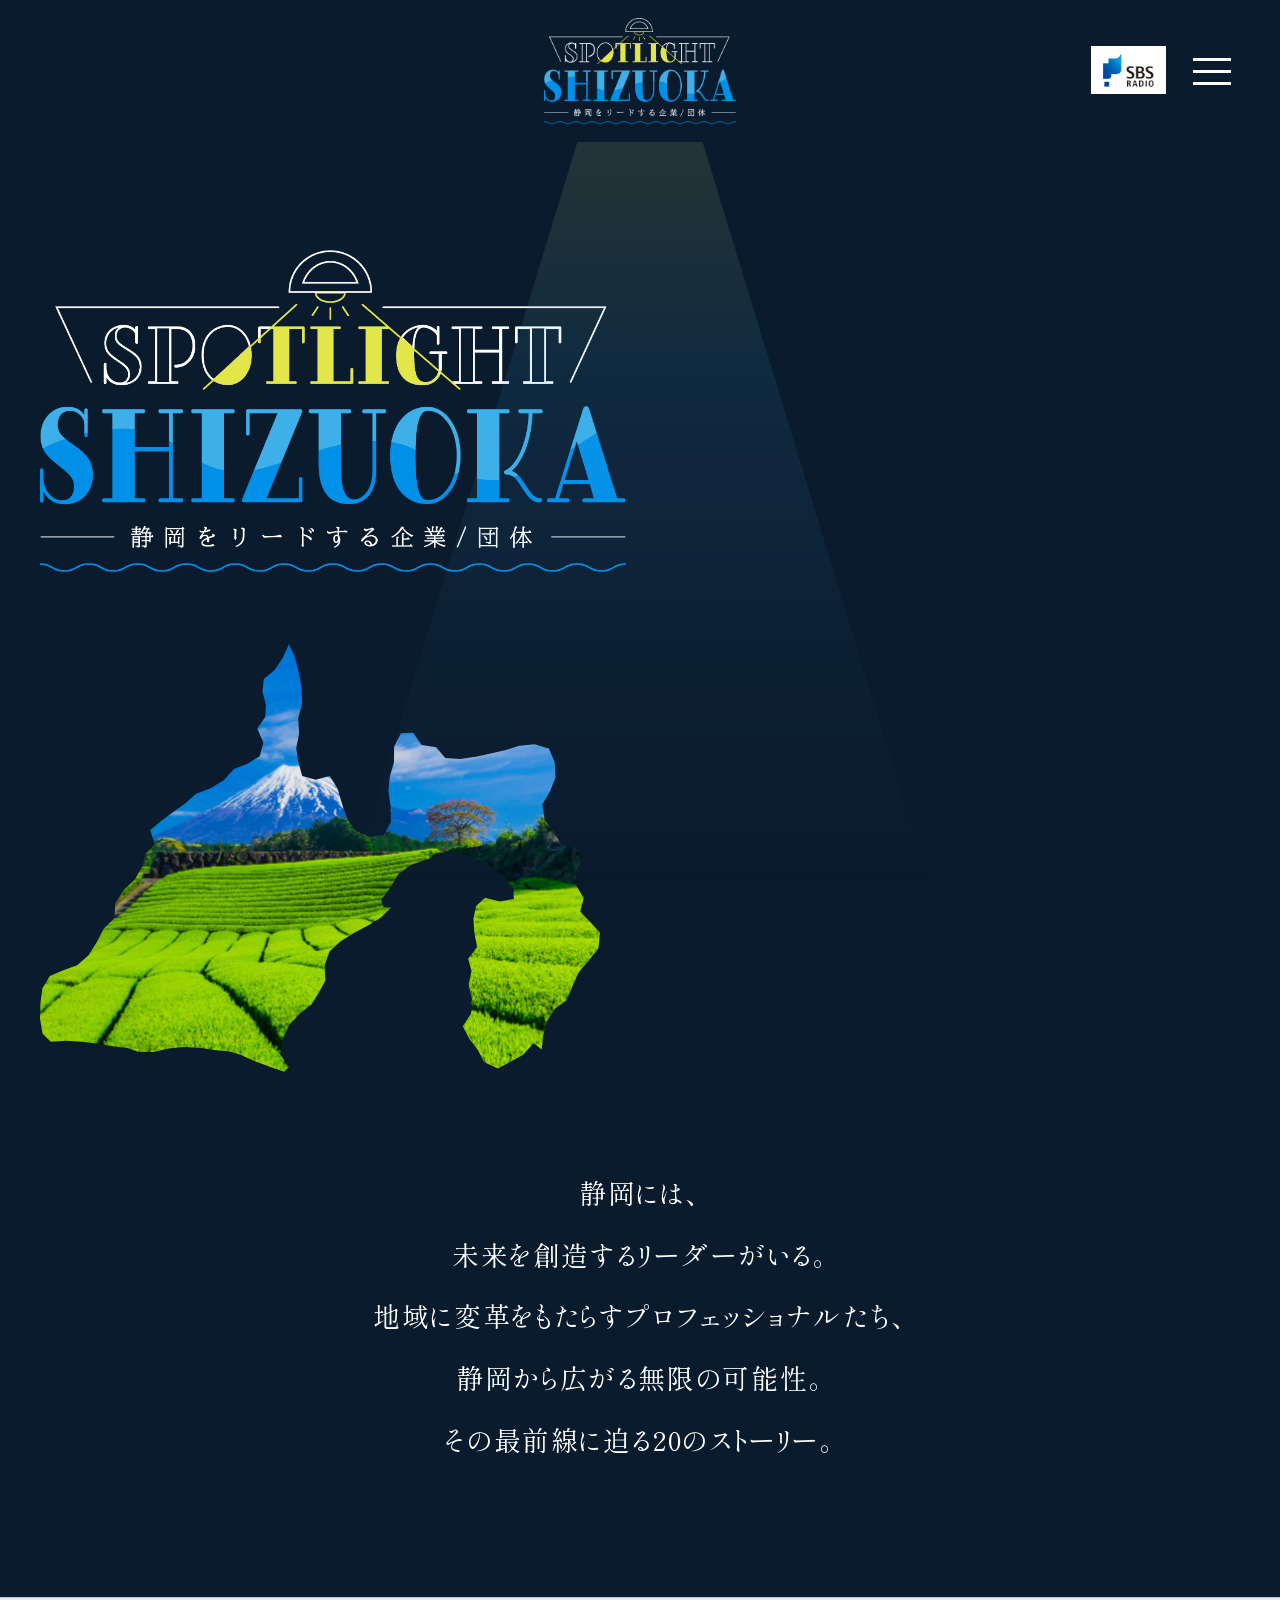
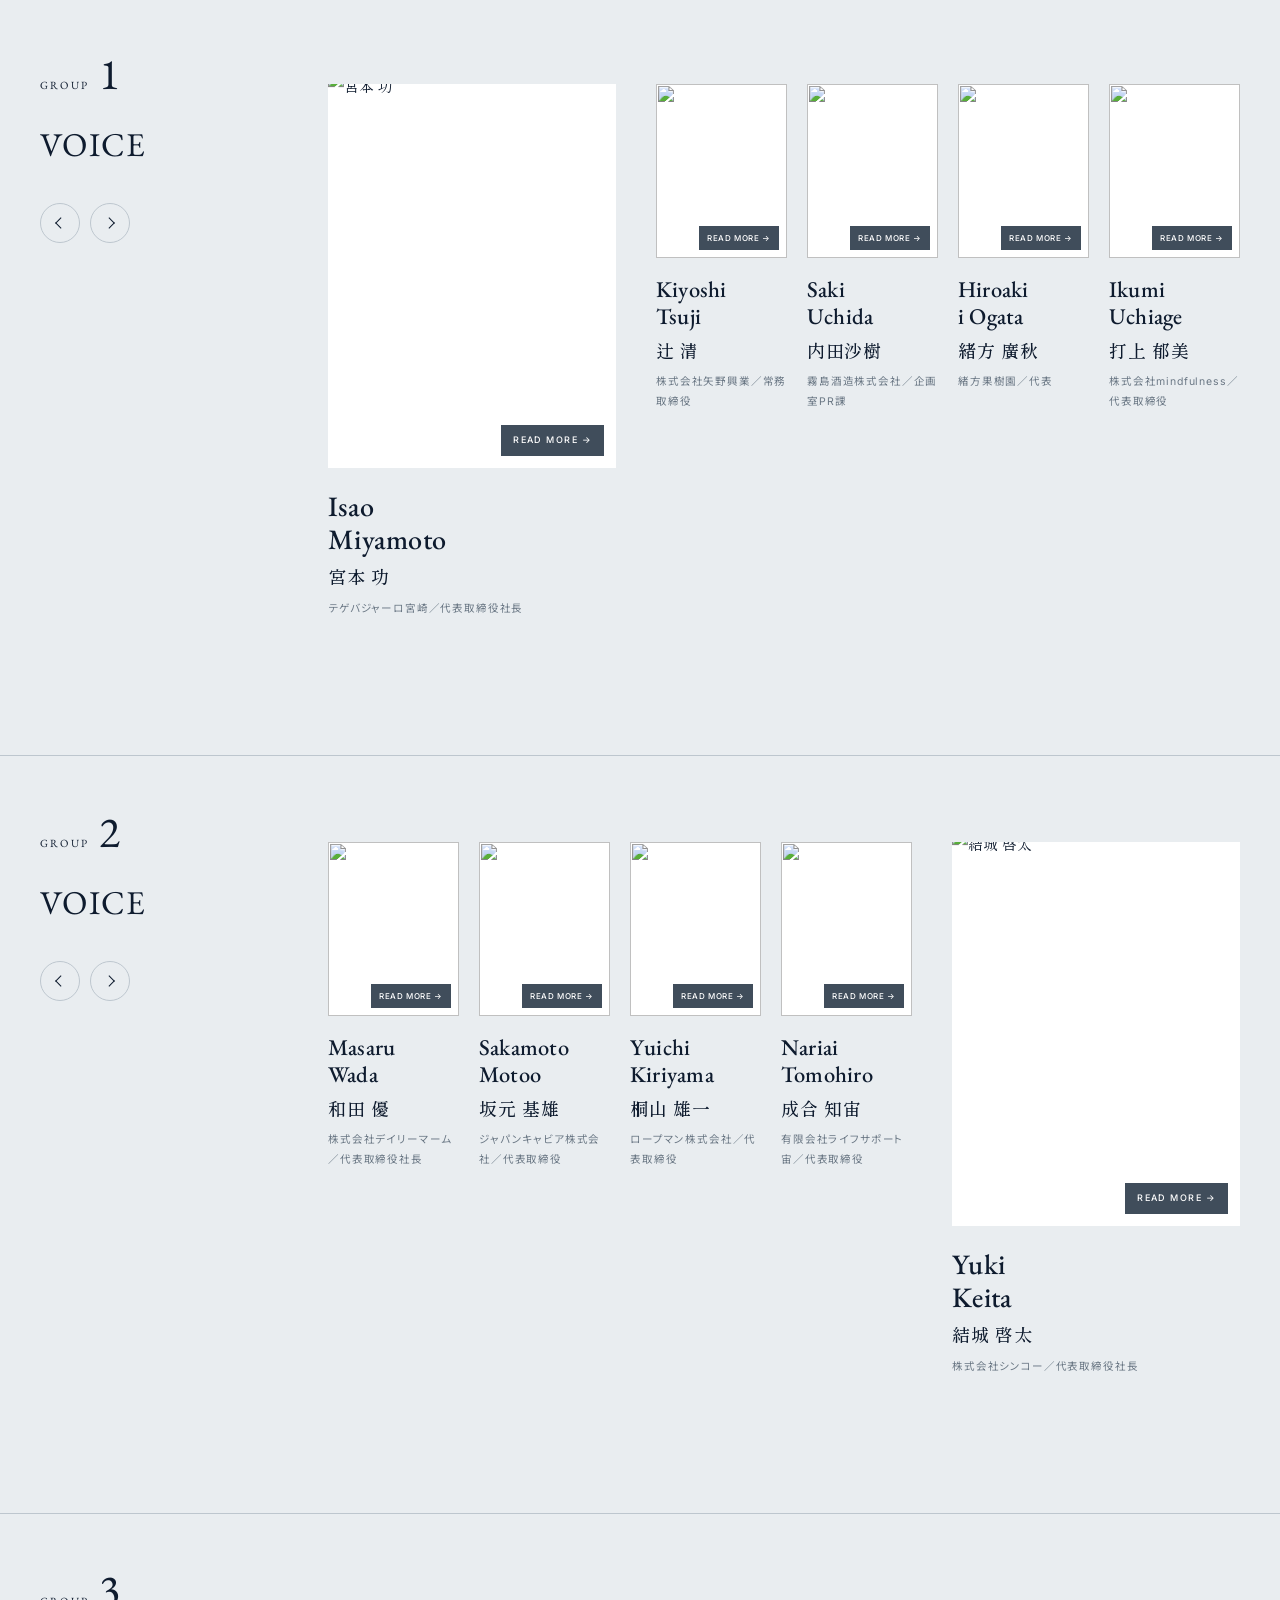
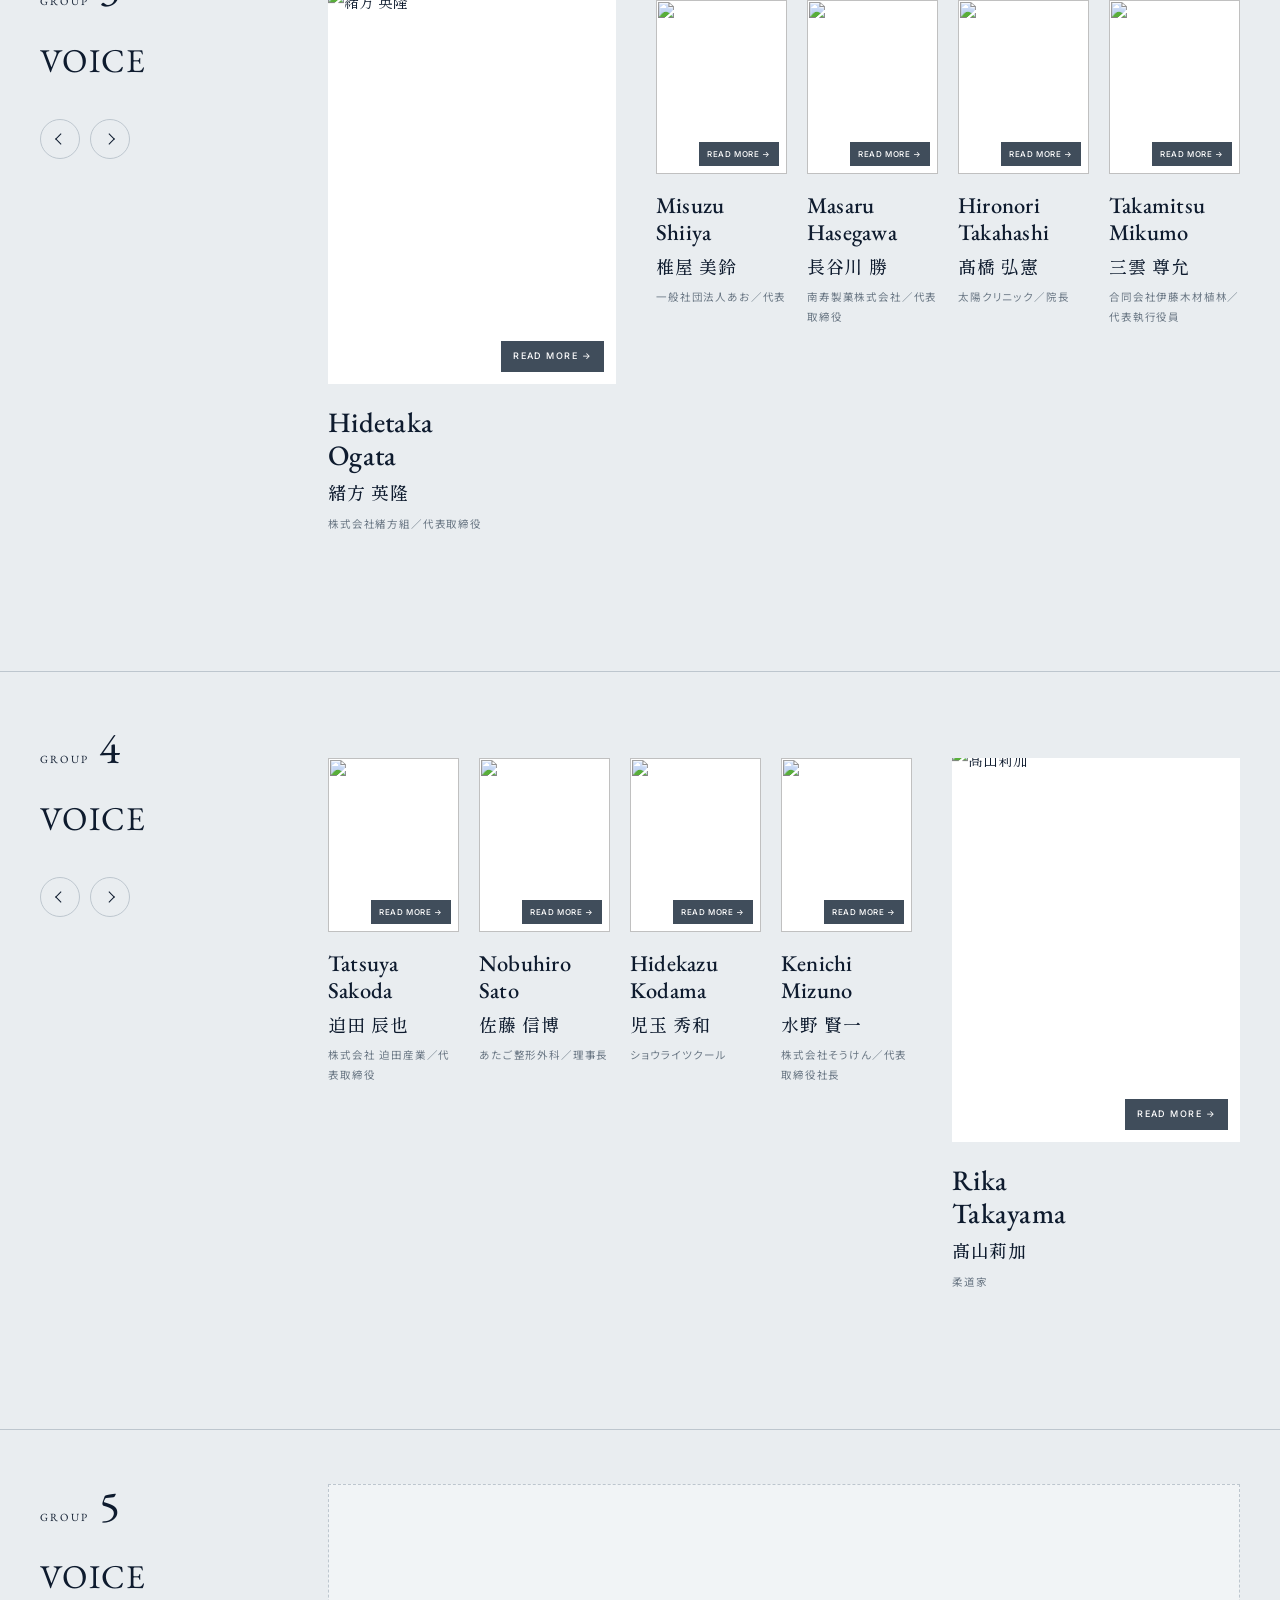
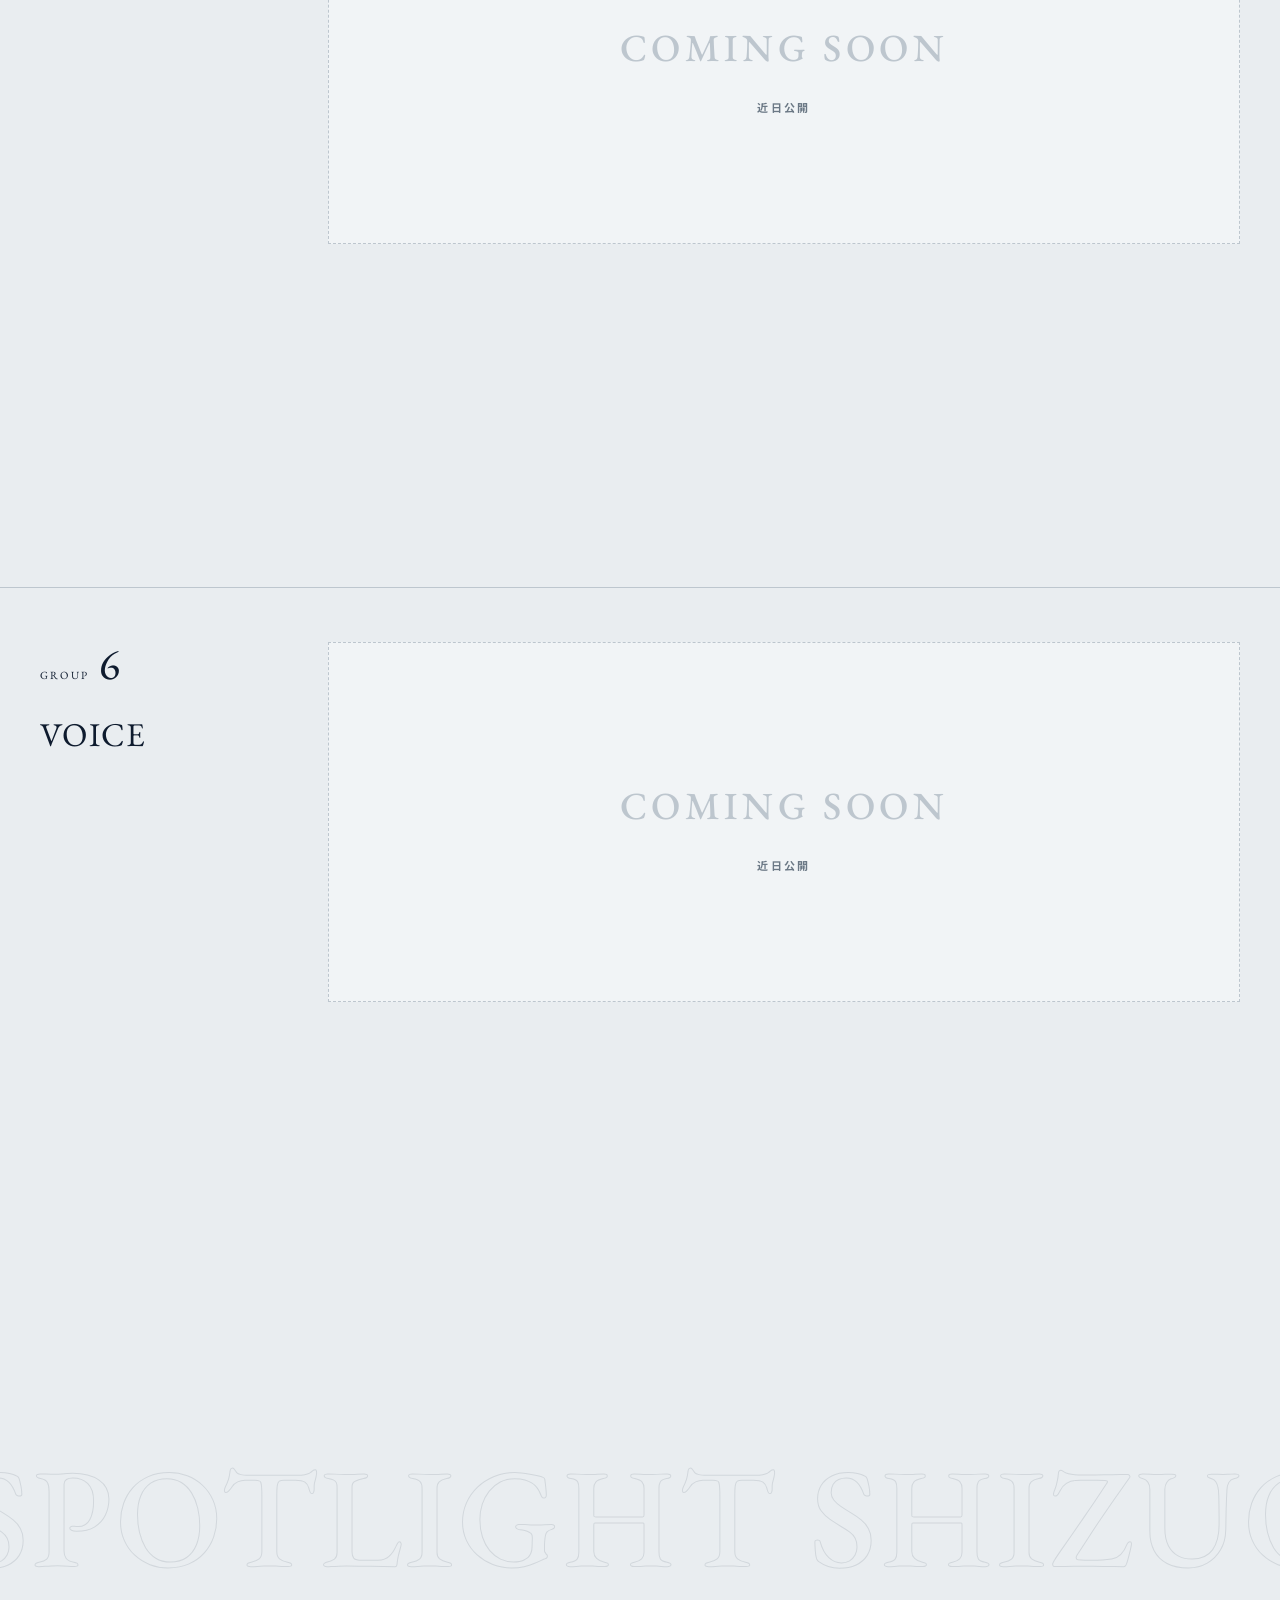
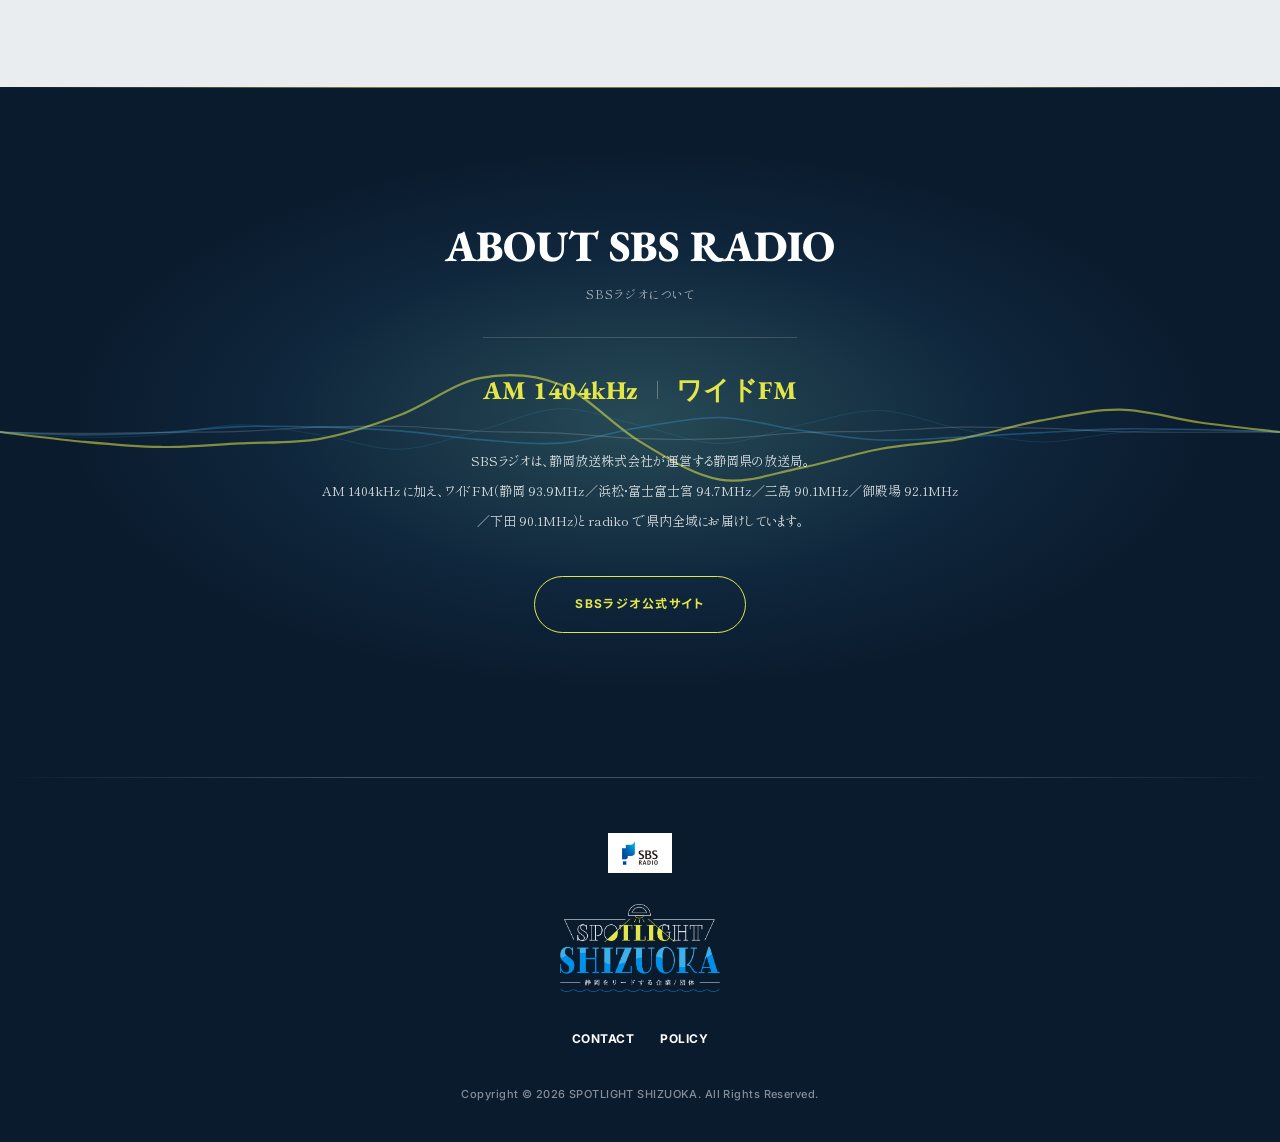
==== commit 7c43254d: "Hero に光の演出を追加（光芒＋微光の粒子） 上半分の紺場が寂しかったため、SPOTLIGHT の名にちなむ光を追加。 ・ロゴのランプから下へ広がる光芒（screen 合成のソフトなコーン） ・光の" ====
--- a/index.html
+++ b/index.html
@@ -92,6 +92,32 @@
            演出は assets/js/main.js の initOpeningHero() が組み立てる -->
       <section class="opening-hero" data-opening-hero>
         <div class="opening-hero__sticky">
+          <!-- SPOTLIGHT の名にちなむ光芒と、その中に舞う微光の粒子。
+               スクロールで --opening-light に乗せてフェードする（JSがPhaseでOFFにする） -->
+          <div class="opening-hero__aura" aria-hidden="true">
+            <span class="opening-hero__beam"></span>
+            <span class="opening-hero__mote" style="--x:7.2%;--y:60.4%;--s:4.6px;--d:13.6s;--delay:-4.8s;--drift:-27px"></span>
+            <span class="opening-hero__mote" style="--x:77.3%;--y:58.8%;--s:1.9px;--d:11.0s;--delay:-2.9s;--drift:-11px"></span>
+            <span class="opening-hero__mote" style="--x:45.8%;--y:17.1%;--s:4.6px;--d:11.2s;--delay:-2.1s;--drift:-16px"></span>
+            <span class="opening-hero__mote" style="--x:26.2%;--y:22.3%;--s:2.3px;--d:10.0s;--delay:-7.8s;--drift:-13px"></span>
+            <span class="opening-hero__mote" style="--x:70.4%;--y:66.1%;--s:4.6px;--d:10.6s;--delay:-4.8s;--drift:-31px"></span>
+            <span class="opening-hero__mote" style="--x:17.3%;--y:28.8%;--s:3.8px;--d:14.7s;--delay:-8.0s;--drift:-15px"></span>
+            <span class="opening-hero__mote" style="--x:35.8%;--y:14.0%;--s:2.9px;--d:11.7s;--delay:-4.2s;--drift:-15px"></span>
+            <span class="opening-hero__mote" style="--x:39.6%;--y:50.5%;--s:3.5px;--d:10.1s;--delay:-3.0s;--drift:-26px"></span>
+            <span class="opening-hero__mote" style="--x:66.8%;--y:34.2%;--s:2.7px;--d:10.1s;--delay:-1.4s;--drift:-26px"></span>
+            <span class="opening-hero__mote" style="--x:70.7%;--y:14.0%;--s:3.1px;--d:14.5s;--delay:-4.6s;--drift:-18px"></span>
+            <span class="opening-hero__mote" style="--x:19.7%;--y:37.1%;--s:2.1px;--d:10.6s;--delay:-11.6s;--drift:-19px"></span>
+            <span class="opening-hero__mote" style="--x:71.0%;--y:10.3%;--s:2.0px;--d:9.2s;--delay:-1.1s;--drift:-30px"></span>
+            <span class="opening-hero__mote" style="--x:71.2%;--y:64.3%;--s:4.7px;--d:14.6s;--delay:-6.5s;--drift:-22px"></span>
+            <span class="opening-hero__mote" style="--x:4.8%;--y:85.7%;--s:2.4px;--d:12.8s;--delay:-2.0s;--drift:-17px"></span>
+            <span class="opening-hero__mote" style="--x:19.0%;--y:46.4%;--s:2.4px;--d:8.6s;--delay:-6.7s;--drift:-26px"></span>
+            <span class="opening-hero__mote" style="--x:85.5%;--y:38.6%;--s:3.3px;--d:10.2s;--delay:-8.2s;--drift:-25px"></span>
+            <span class="opening-hero__mote" style="--x:91.4%;--y:66.3%;--s:2.4px;--d:12.1s;--delay:-9.6s;--drift:-12px"></span>
+            <span class="opening-hero__mote" style="--x:76.3%;--y:84.8%;--s:2.5px;--d:11.1s;--delay:-0.0s;--drift:-30px"></span>
+            <span class="opening-hero__mote" style="--x:45.4%;--y:26.1%;--s:2.1px;--d:14.6s;--delay:-6.6s;--drift:-20px"></span>
+            <span class="opening-hero__mote" style="--x:62.1%;--y:16.0%;--s:2.5px;--d:9.4s;--delay:-3.8s;--drift:-10px"></span>
+          </div>
+
           <!-- Hero の主役。ヘッダー内のロゴは初期状態では出さない -->
           <h1 class="opening-hero__logo">
             <img
--- a/assets/css/style.css
+++ b/assets/css/style.css
@@ -1201,6 +1201,65 @@
     rgba(61, 176, 234, .13),
     rgba(61, 176, 234, .05) 46%,
     transparent 72%);
+}
+
+/* SPOTLIGHT の名にちなむ光の演出。ロゴへ差す光芒と、その中に舞う微光の粒子。
+   スクロールで --opening-light に乗せて、風景に切り替わるまでに静かに引く */
+.has-js .opening-hero__aura {
+  position: absolute;
+  inset: 0;
+  z-index: 1;                 /* 地の上・ロゴ(z4)や窓(z2)の下 */
+  overflow: hidden;
+  pointer-events: none;
+  opacity: var(--opening-light, 1);
+}
+
+/* ロゴのランプから下へ広がる光芒。上が細く、下へ open していく */
+.has-js .opening-hero__beam {
+  position: absolute;
+  top: -4%;
+  left: 50%;
+  width: min(52vw, 640px);
+  height: 62%;
+  transform: translateX(-50%);
+  clip-path: polygon(43% 0, 57% 0, 100% 100%, 0 100%);
+  background-image: linear-gradient(to bottom,
+    rgba(227, 230, 72, .14),
+    rgba(61, 176, 234, .10) 32%,
+    rgba(61, 176, 234, .04) 62%,
+    transparent 90%);
+  filter: blur(16px);
+  mix-blend-mode: screen;
+  animation: opening-beam 6.5s ease-in-out infinite;
+}
+
+/* 光芒はごくわずかに息づく（規則的） */
+@keyframes opening-beam {
+  0%, 100% { opacity: .78; }
+  50%      { opacity: 1; }
+}
+
+/* 光の中に舞う塵のような粒子。位置・大きさ・周期は span 側の変数で散らす */
+.has-js .opening-hero__mote {
+  position: absolute;
+  left: var(--x);
+  top: var(--y);
+  width: var(--s, 3px);
+  height: var(--s, 3px);
+  border-radius: 50%;
+  background-image: radial-gradient(circle,
+    rgba(255, 255, 255, .9), rgba(255, 255, 255, 0) 70%);
+  opacity: 0;
+  will-change: transform, opacity;
+  animation: opening-mote var(--d, 10s) ease-in-out var(--delay, 0s) infinite;
+}
+
+@keyframes opening-mote {
+  0%   { opacity: 0;    transform: translateY(6px) scale(.7); }
+  20%  { opacity: .6; }
+  50%  { opacity: .28;  transform: translateY(calc(var(--drift, -18px) * .5)) scale(1); }
+  80%  { opacity: .6; }
+  100% { opacity: 0;    transform: translateY(var(--drift, -18px)) scale(.75); }
 }
 
 /* ロゴは Hero の主役。ヘッダー内の小さなロゴとは役割を分ける */
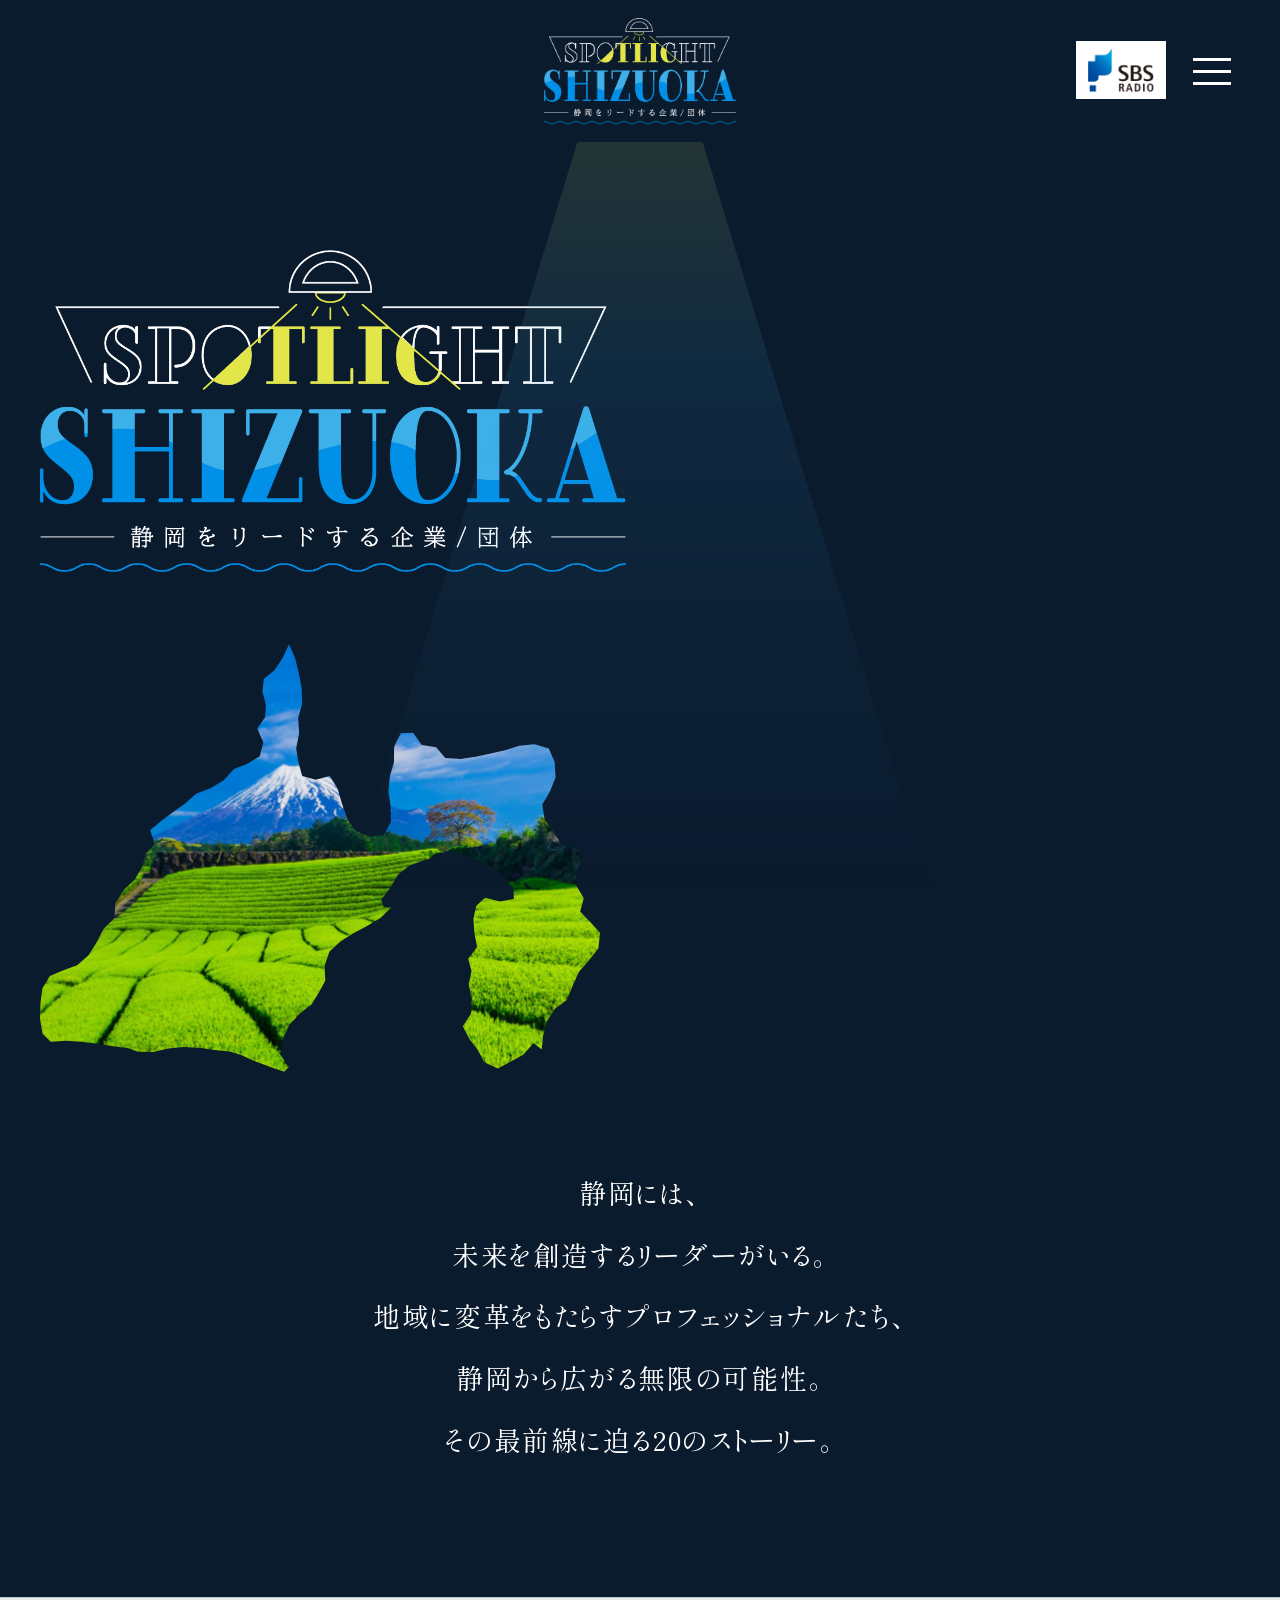
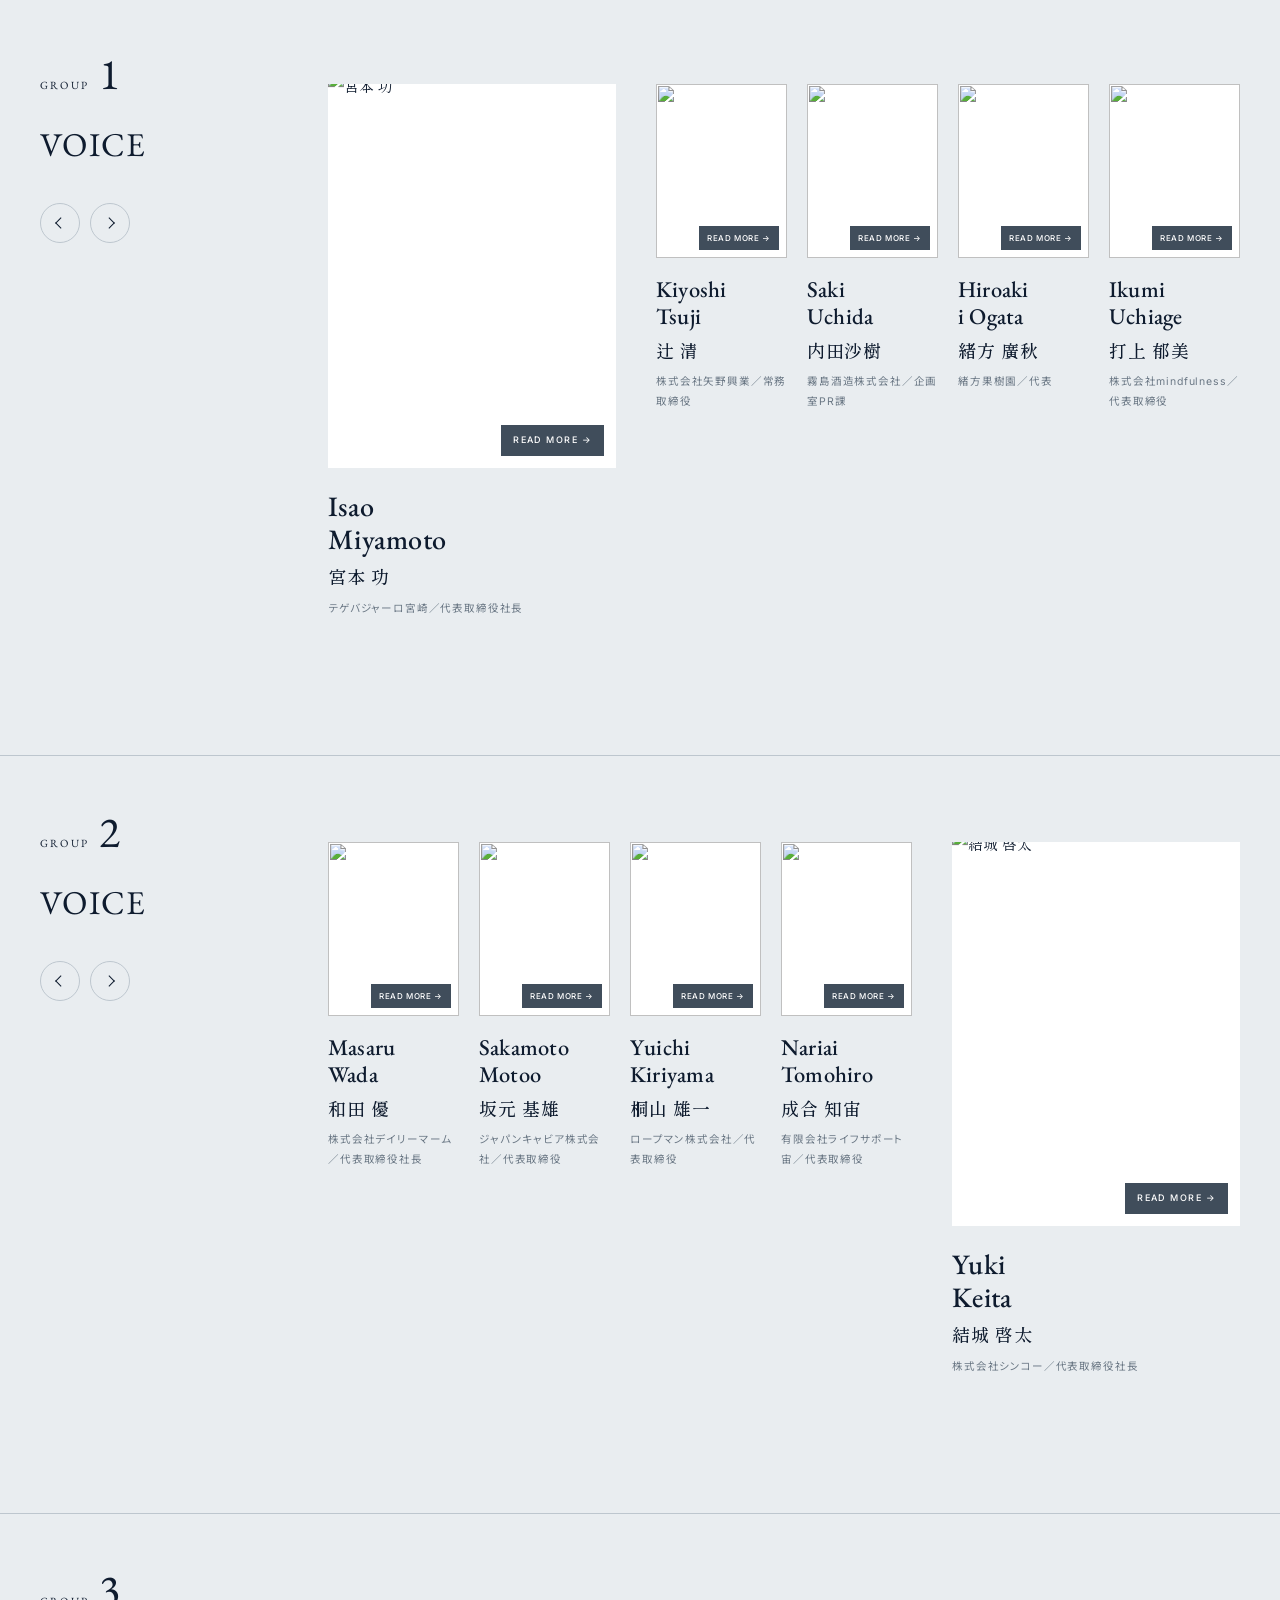
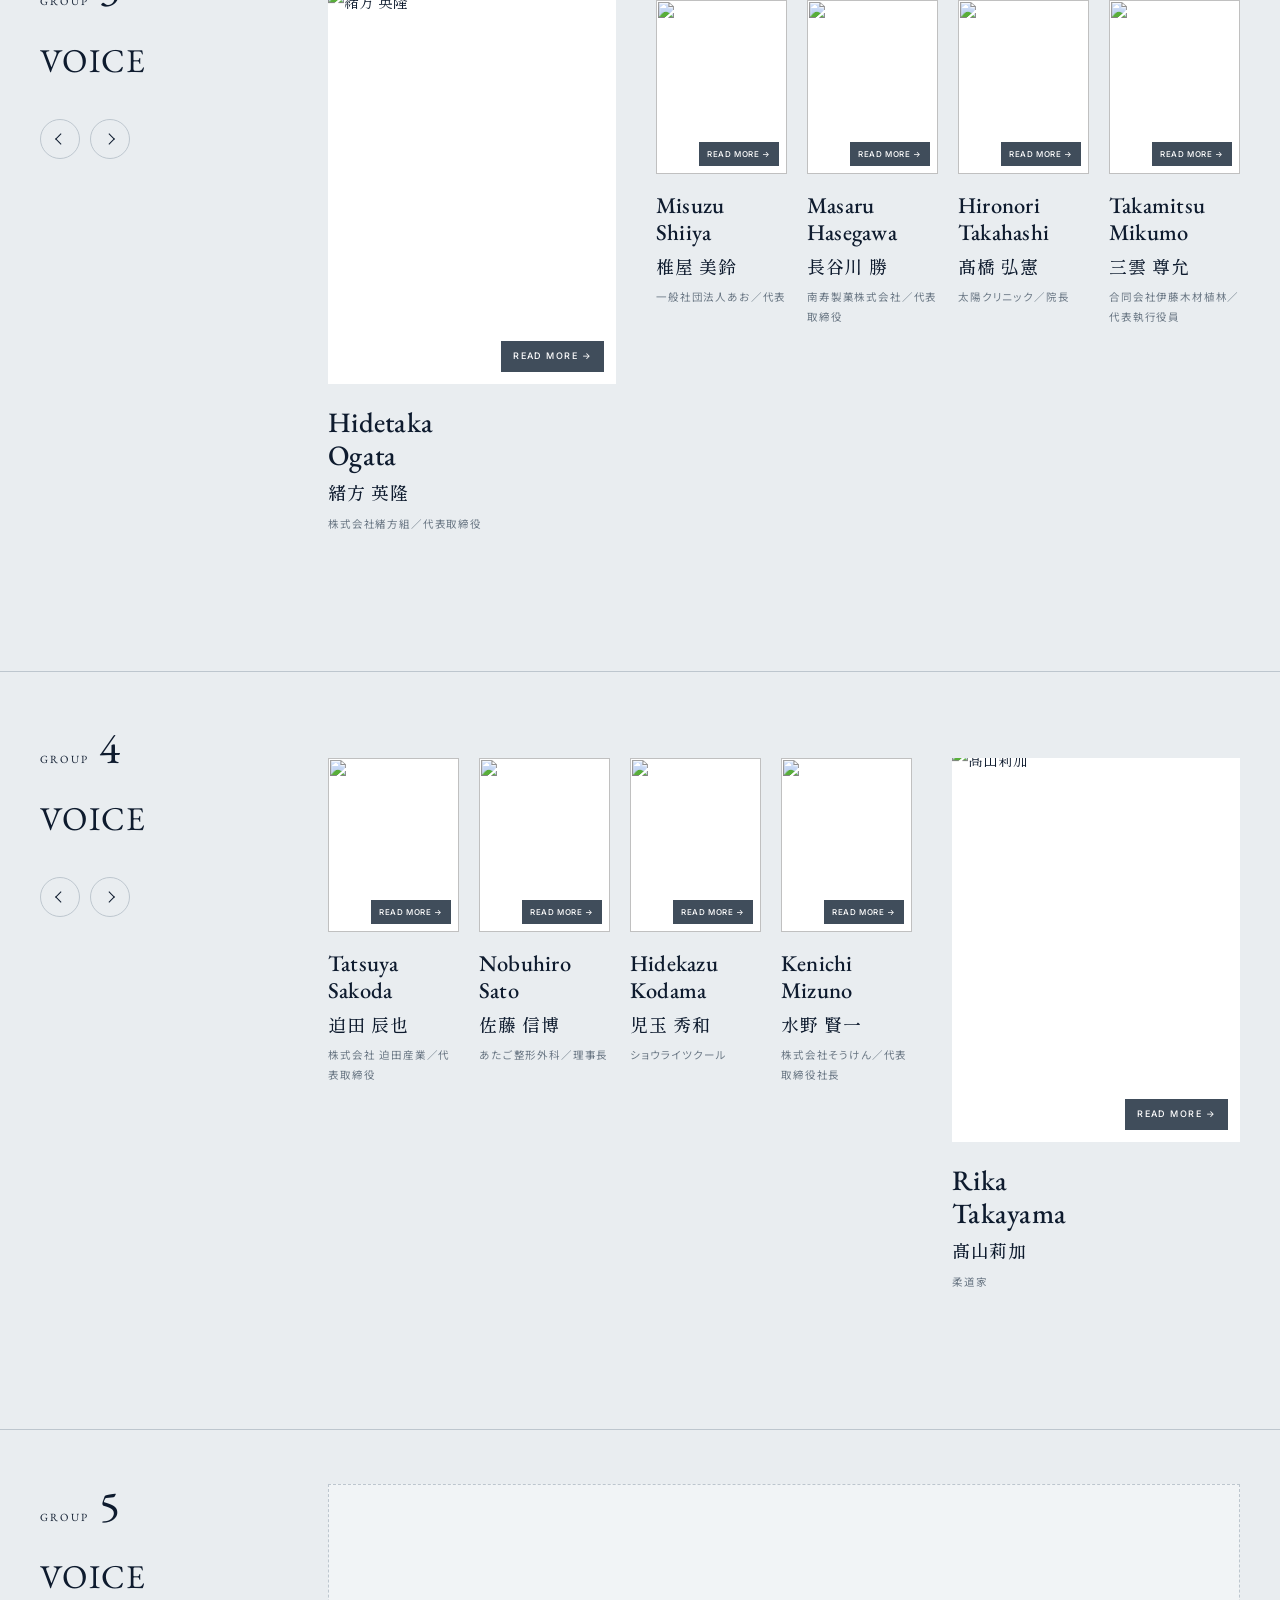
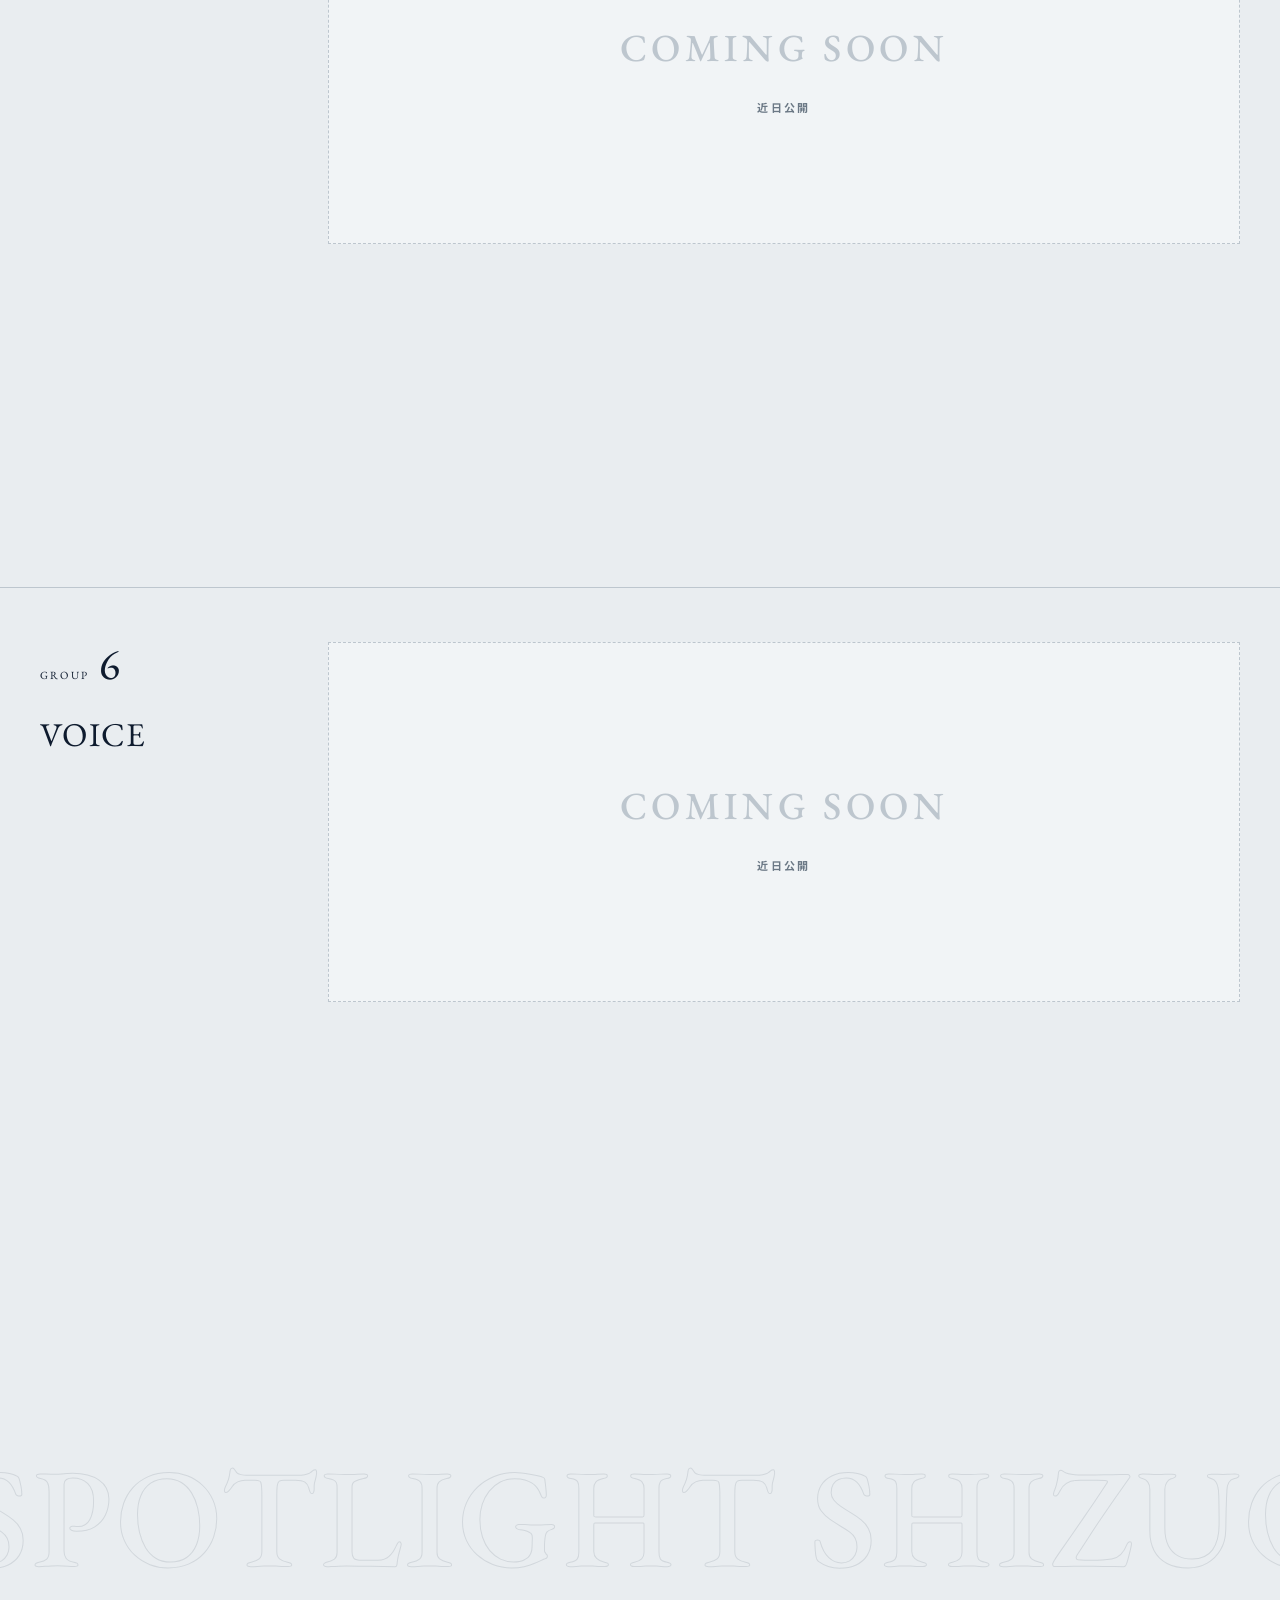
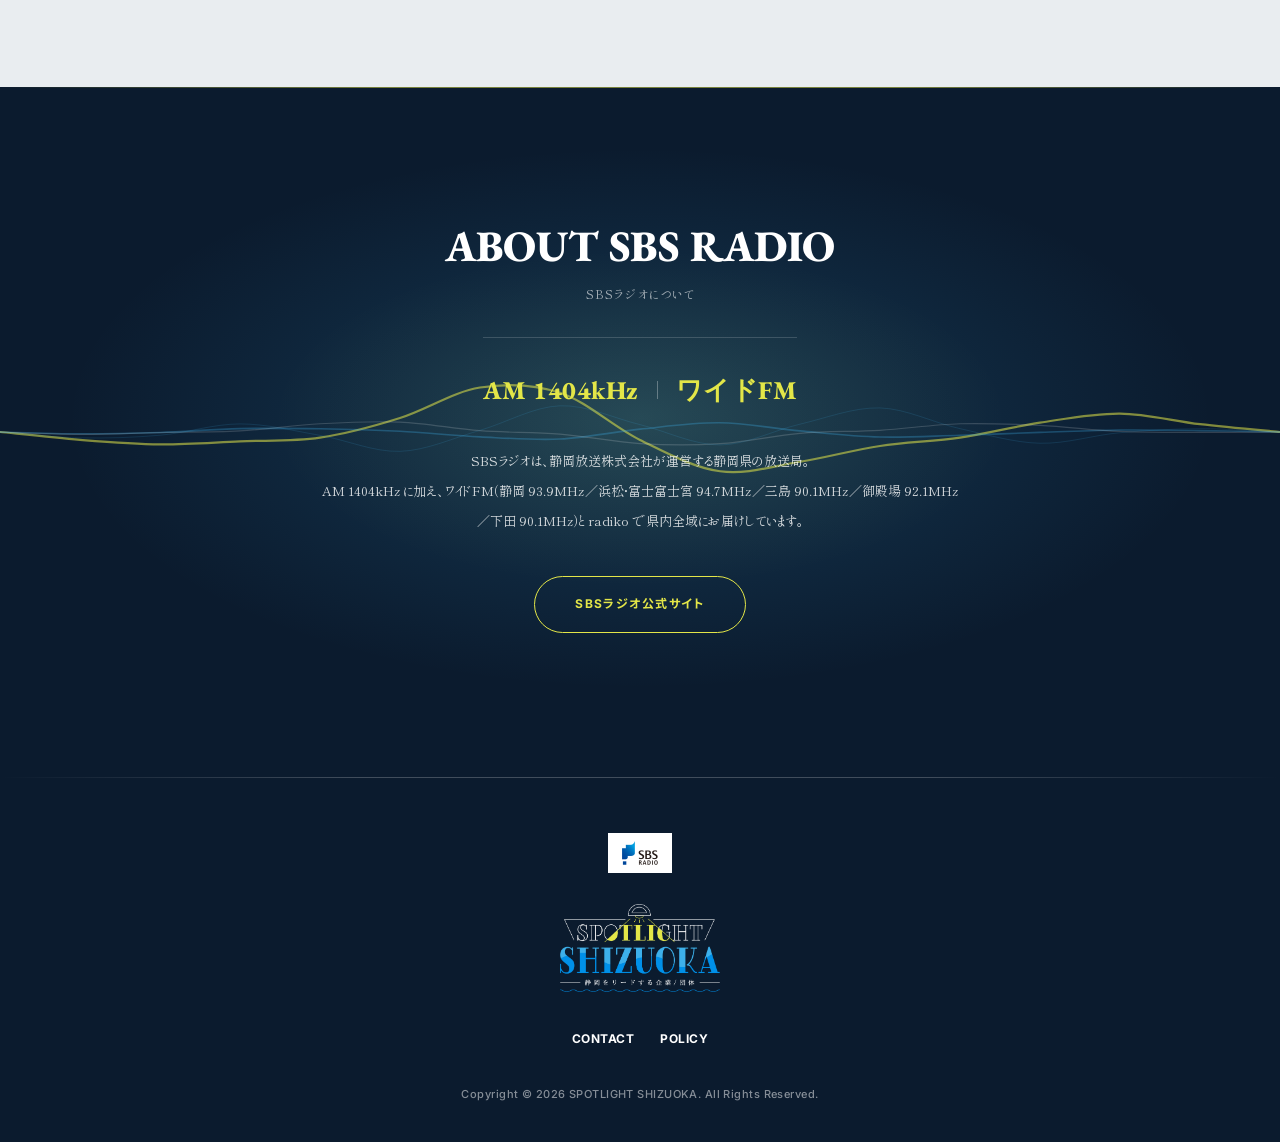
==== commit 53298875: "favicon の 404 を修正（favicon.svg → favicon.png） サブページ(contact/privacy/entry)が存在しない favicon.svg を参照して 40" ====
--- a/index.html
+++ b/index.html
@@ -23,7 +23,7 @@
     <meta property="og:url" content="https://example.com/" />
     <meta name="twitter:card" content="summary_large_image" />
     <meta name="theme-color" content="#0B1B2E" />
-    <link rel="icon" href="assets/img/favicon.png" type="image/svg+xml" />
+    <link rel="icon" href="assets/img/favicon.png" type="image/png" />
 
     <link rel="preconnect" href="https://fonts.googleapis.com" />
     <link rel="preconnect" href="https://fonts.gstatic.com" crossorigin />
--- a/assets/css/style.css
+++ b/assets/css/style.css
@@ -204,7 +204,7 @@
 
 .l-header__station img {
   width: auto;
-  height: 34px;
+  height: 44px;
 }
 
 @media (max-width: 900px) {
@@ -1079,7 +1079,7 @@
    ・調整値は下の :root にまとめてある。
    -------------------------------------------------------------- */
 :root {
-  --opening-scroll-length: 290svh;  /* Hero 全体のスクロール距離 */
+  --opening-scroll-length: 100svh;  /* Hero は1画面ぶん。再生はスクロール量に結びつけずゲートが直接ドライブ */
   --opening-side: 7vw;              /* Hero の左右余白 */
   --opening-logo-width: min(52vw, 700px, 84svh);   /* 平たい画面では高さでも抑える */
   --opening-window-width: min(30vw, 52svh);
@@ -1328,7 +1328,9 @@
 
 .has-js .opening-hero__concept {
   position: absolute;
-  top: 50%;
+  /* コンセプト段ではヘッダー（ネイビー地）が上に出るので、その下の
+     見える範囲で縦中央になるよう、ヘッダー高の半分だけ下げる */
+  top: calc(50% + var(--header-height) / 2);
   left: 50%;
   z-index: 6;
   width: min(760px, 82vw);
@@ -1438,7 +1440,7 @@
 
 @media (max-width: 900px) {
   :root {
-    --opening-scroll-length: 180svh;
+    --opening-scroll-length: 100svh;
     --opening-side: var(--container-pad);
     --opening-logo-width: min(88vw, 440px, 50svh);
     --opening-window-width: min(52vw, 30svh);
@@ -2013,7 +2015,8 @@
   display: grid;
   grid-template-columns: 30% 1fr;
   gap: 0 6%;
-  padding-block: 72px 10vh;
+  /* ヘッダー直下に余白を持たせて詰まって見えないようにする */
+  padding-block: 116px 10vh;
 }
 
 .p-page__head {
@@ -2175,7 +2178,8 @@
    -------------------------------------------------------------- */
 .p-article {
   max-width: 1120px;
-  padding-block: 56px 12vh;
+  /* ヘッダー直下に余白を持たせて詰まって見えないようにする */
+  padding-block: 104px 12vh;
 }
 
 /* 頭は写真＝左 / 人物情報＝右 */
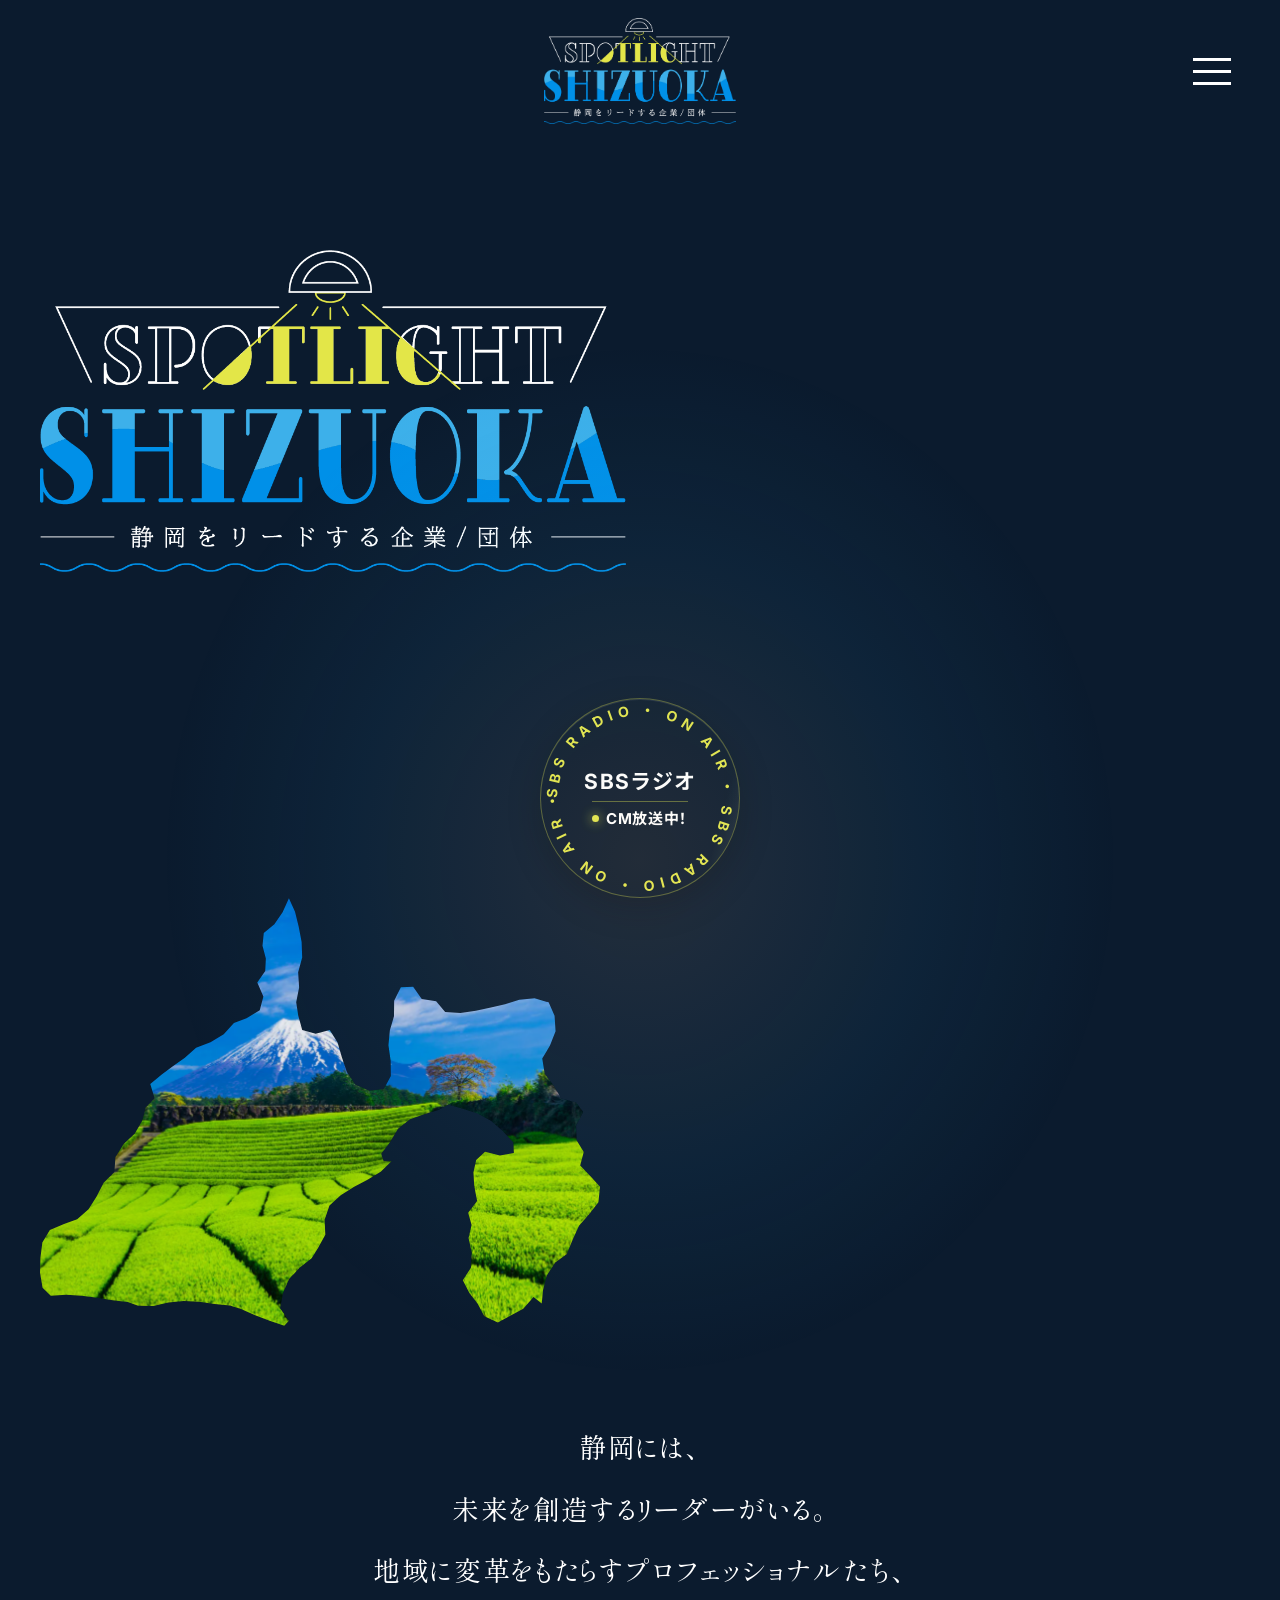
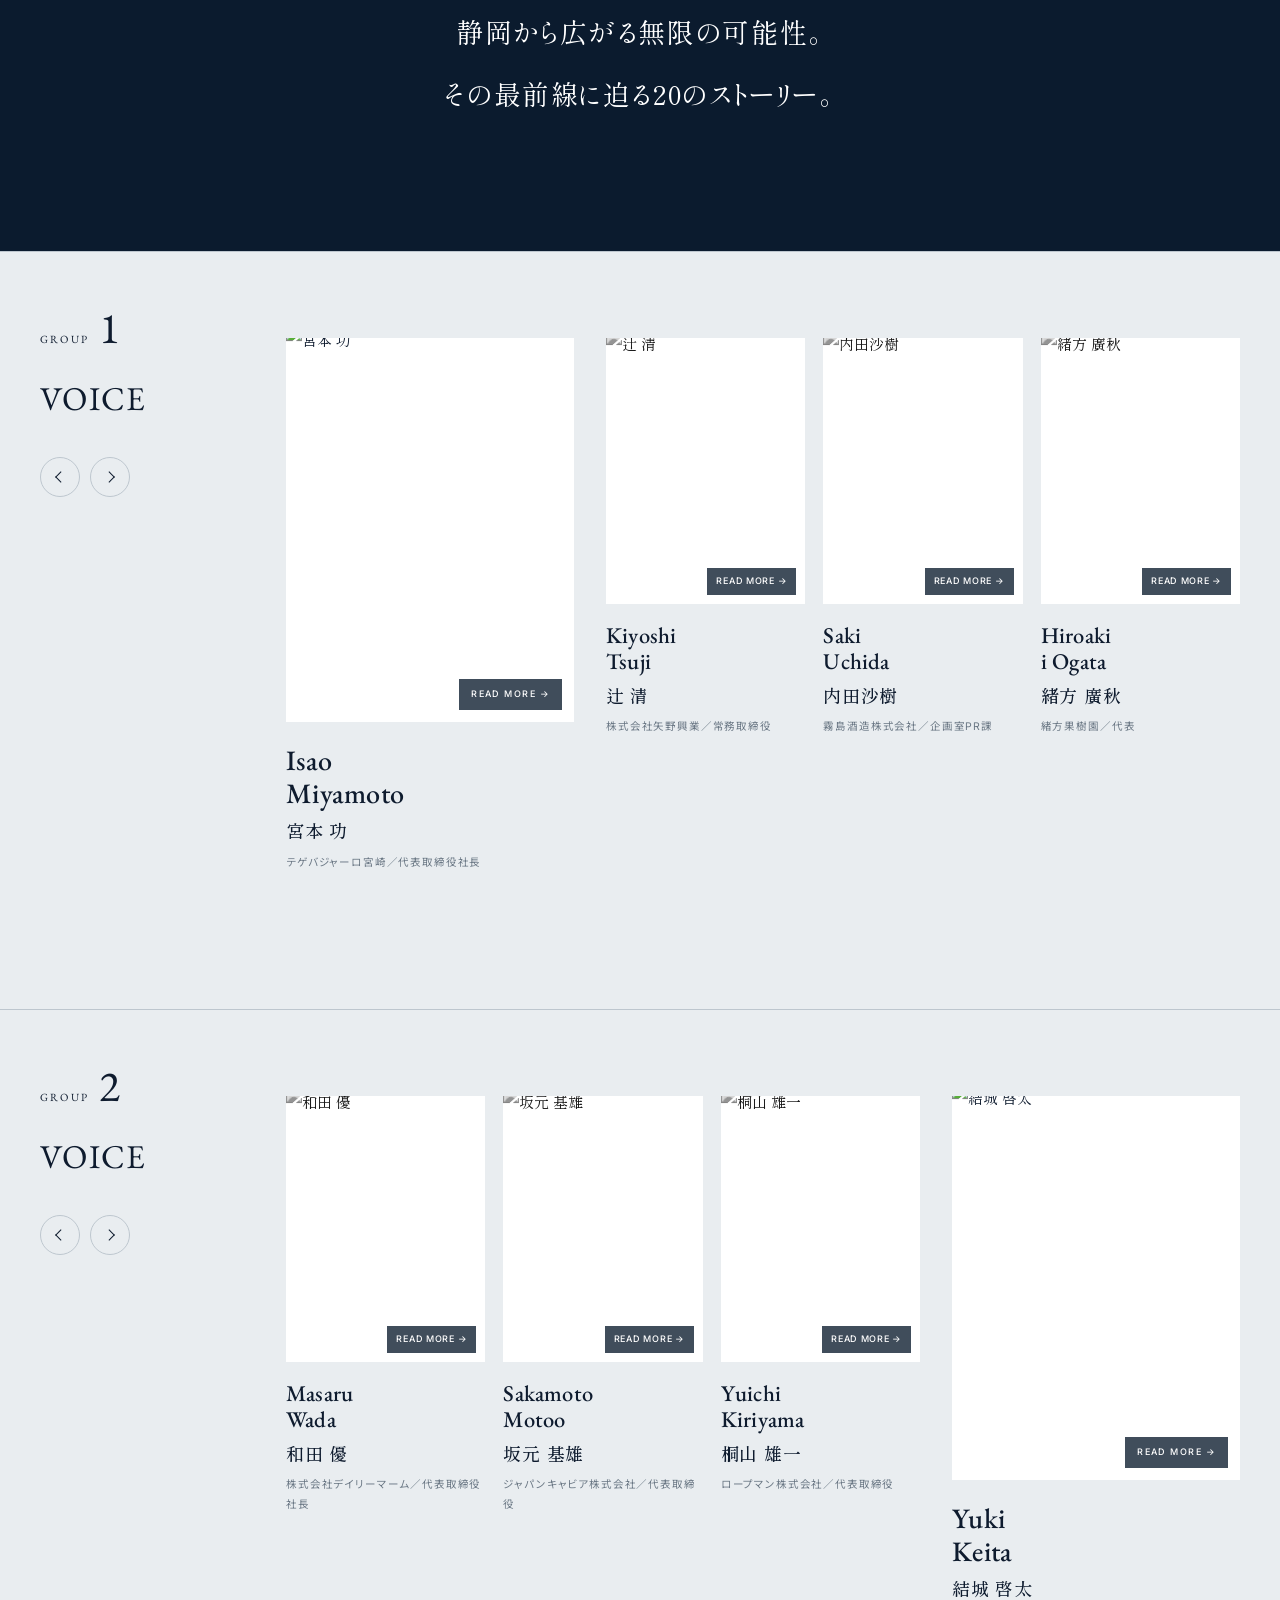
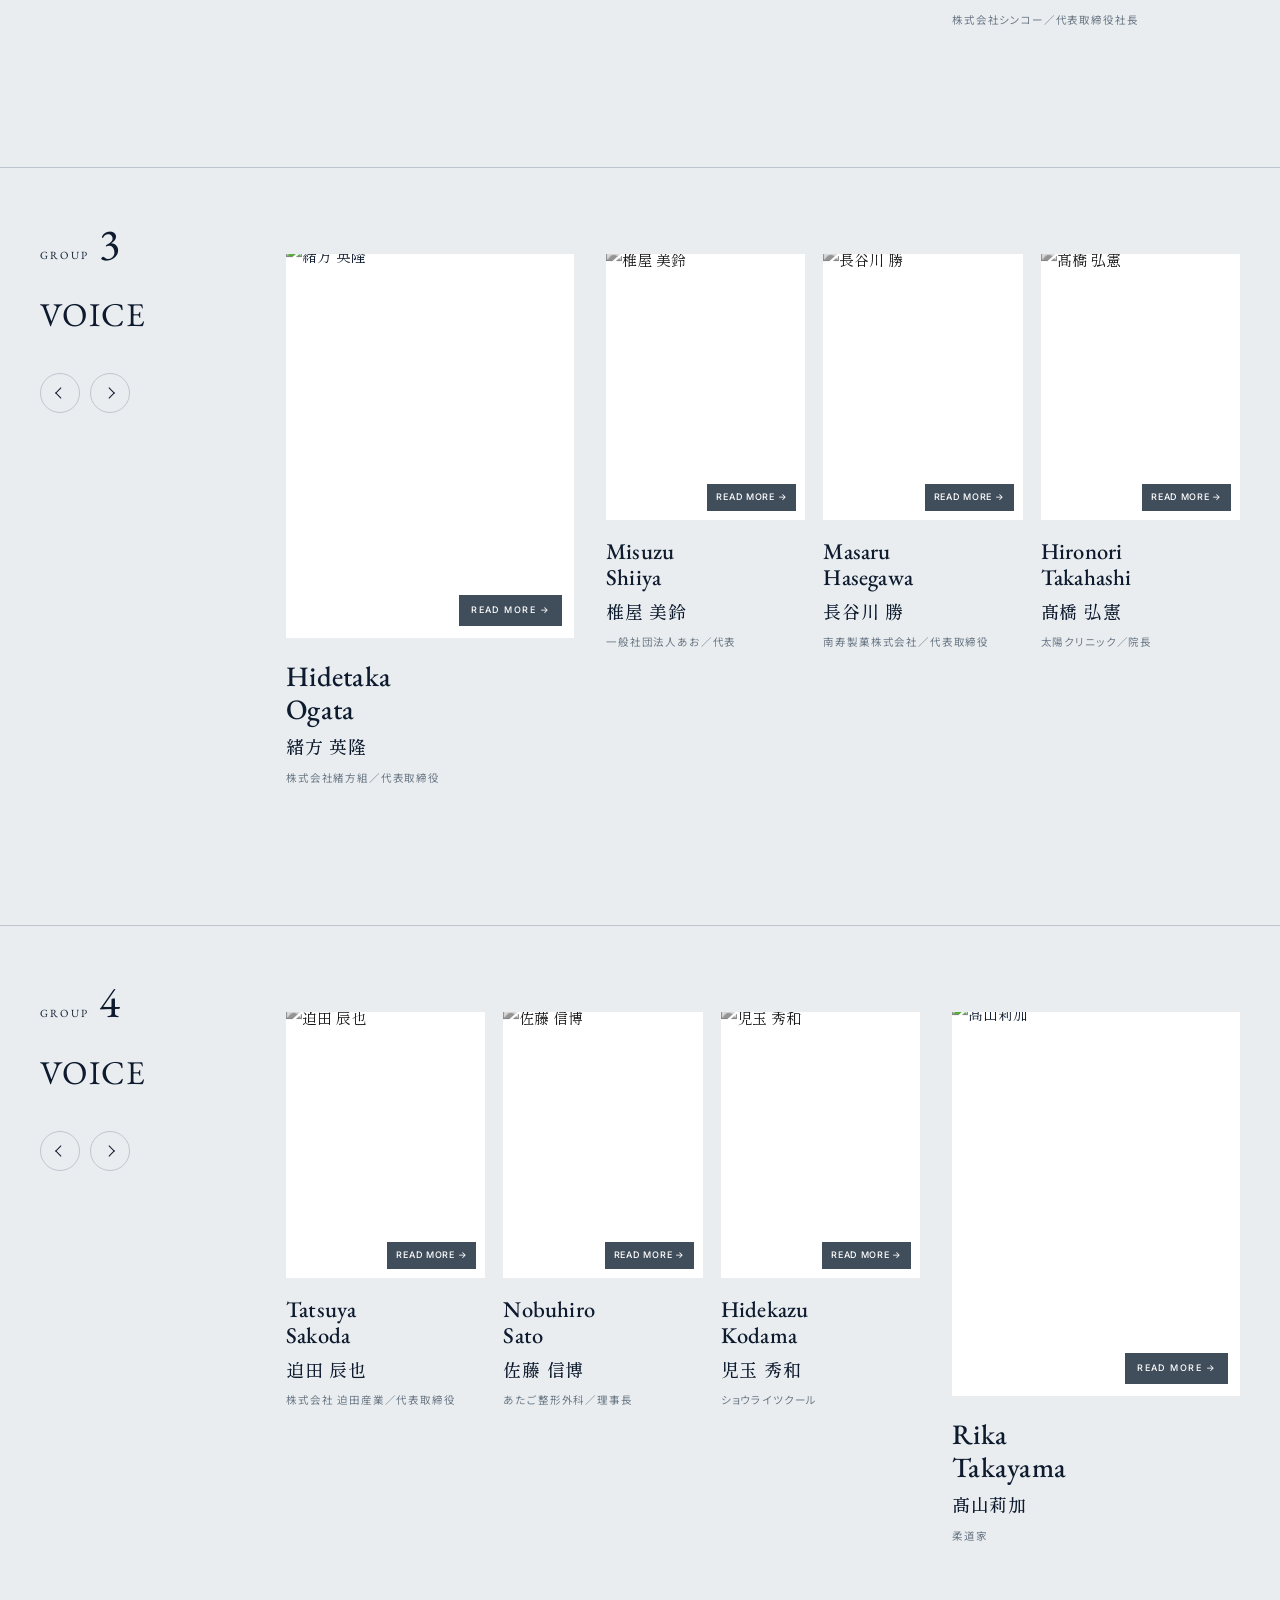
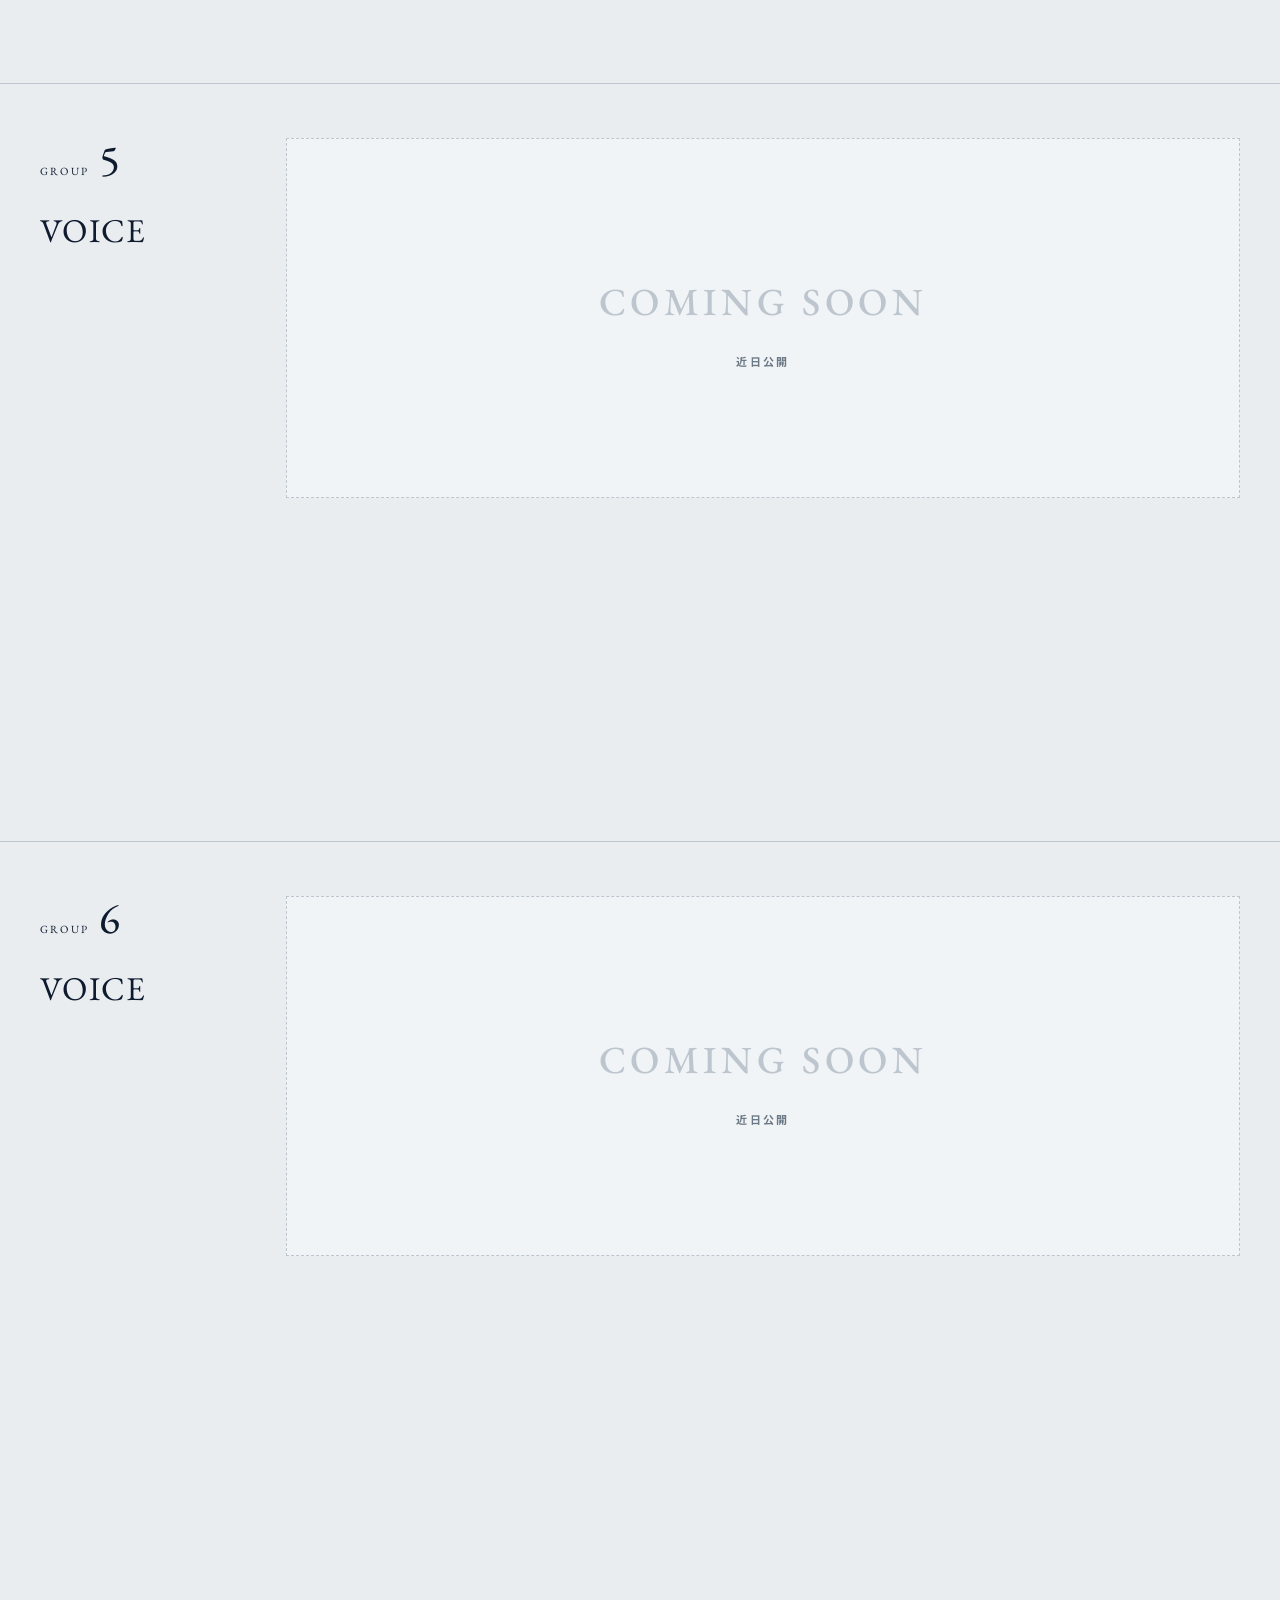
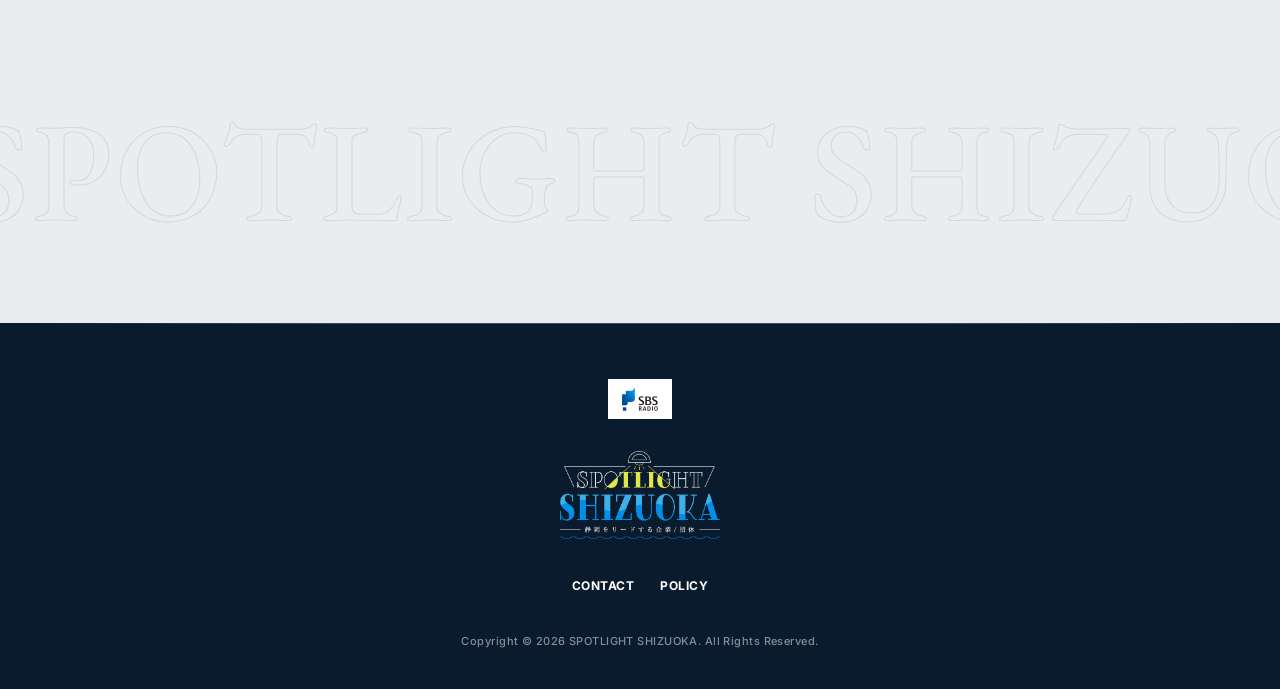
==== commit 60140e25: "Hero を夜明けの海に刷新・VOICE の狭い画面対応・CSS/JS のリファクタ ■ Hero（TOP） 提供写真(hero-sky.jpg)を背景に、水平線が常に --opening-horiz" ====
--- a/index.html
+++ b/index.html
@@ -40,6 +40,8 @@
       href="assets/img/logo.png"
       fetchpriority="high"
     />
+    <!-- Hero の地。最初の1画面をこれ1枚で覆う -->
+    <link rel="preload" as="image" href="assets/img/hero-sky.jpg" />
     <link
       rel="preload"
       as="image"
@@ -68,21 +70,8 @@
           /></a>
         </p>
 
-        <div class="l-header__end">
-          <p class="l-header__station">
-            <a
-              href="https://www.at-s.com/sbsradio/"
-              target="_blank"
-              rel="noopener noreferrer"
-              ><img
-                src="assets/img/sbs_logo.png"
-                alt="SBSラジオ"
-                width="144"
-                height="96"
-                decoding="async"
-            /></a>
-          </p>
-        </div>
+        <!-- ハンバーガーは main.js がここに差し込む -->
+        <div class="l-header__end"></div>
       </div>
     </header>
 
@@ -92,31 +81,304 @@
            演出は assets/js/main.js の initOpeningHero() が組み立てる -->
       <section class="opening-hero" data-opening-hero>
         <div class="opening-hero__sticky">
+          <!-- Hero の地。写真・覆い・照り返しをひとまとめにしてある。
+               締めでは切り抜きと一緒にこれごと持ち上げ、下から次の誌面の
+               地色を覗かせるので、まとめて動かせる入れ物が要る -->
+          <div class="opening-hero__backdrop" aria-hidden="true">
+            <!-- 夜明けの海の写真。空も海もこれ1枚。
+                 写真の水平線（画像の 67.3%）を CSS の --opening-horizon に
+                 合わせて置いてあるので、灯台は必ず水平線に足を置く -->
+            <div class="opening-hero__scene" aria-hidden="true"></div>
+
+            <!-- 写真の上にかけるネイビー。上端はヘッダーと同じ色で始めて
+                 一枚の面としてつなぎ、ロゴと足元は読めるところまで沈める -->
+            <div class="opening-hero__veil" aria-hidden="true"></div>
+
+            <!-- 灯台の光が海面に落とす道。水平線から手前へ倒した面に乗せて、
+                 奥へ向かってすぼまるようにしてある（CSS の perspective） -->
+            <div class="opening-hero__sea" aria-hidden="true"></div>
+          </div>
+
           <!-- SPOTLIGHT の名にちなむ光芒と、その中に舞う微光の粒子。
-               スクロールで --opening-light に乗せてフェードする（JSがPhaseでOFFにする） -->
+               灯台の本体と同じく、スクロールでは消さずに灯り続ける -->
           <div class="opening-hero__aura" aria-hidden="true">
             <span class="opening-hero__beam"></span>
-            <span class="opening-hero__mote" style="--x:7.2%;--y:60.4%;--s:4.6px;--d:13.6s;--delay:-4.8s;--drift:-27px"></span>
-            <span class="opening-hero__mote" style="--x:77.3%;--y:58.8%;--s:1.9px;--d:11.0s;--delay:-2.9s;--drift:-11px"></span>
-            <span class="opening-hero__mote" style="--x:45.8%;--y:17.1%;--s:4.6px;--d:11.2s;--delay:-2.1s;--drift:-16px"></span>
-            <span class="opening-hero__mote" style="--x:26.2%;--y:22.3%;--s:2.3px;--d:10.0s;--delay:-7.8s;--drift:-13px"></span>
-            <span class="opening-hero__mote" style="--x:70.4%;--y:66.1%;--s:4.6px;--d:10.6s;--delay:-4.8s;--drift:-31px"></span>
-            <span class="opening-hero__mote" style="--x:17.3%;--y:28.8%;--s:3.8px;--d:14.7s;--delay:-8.0s;--drift:-15px"></span>
-            <span class="opening-hero__mote" style="--x:35.8%;--y:14.0%;--s:2.9px;--d:11.7s;--delay:-4.2s;--drift:-15px"></span>
-            <span class="opening-hero__mote" style="--x:39.6%;--y:50.5%;--s:3.5px;--d:10.1s;--delay:-3.0s;--drift:-26px"></span>
-            <span class="opening-hero__mote" style="--x:66.8%;--y:34.2%;--s:2.7px;--d:10.1s;--delay:-1.4s;--drift:-26px"></span>
-            <span class="opening-hero__mote" style="--x:70.7%;--y:14.0%;--s:3.1px;--d:14.5s;--delay:-4.6s;--drift:-18px"></span>
-            <span class="opening-hero__mote" style="--x:19.7%;--y:37.1%;--s:2.1px;--d:10.6s;--delay:-11.6s;--drift:-19px"></span>
-            <span class="opening-hero__mote" style="--x:71.0%;--y:10.3%;--s:2.0px;--d:9.2s;--delay:-1.1s;--drift:-30px"></span>
-            <span class="opening-hero__mote" style="--x:71.2%;--y:64.3%;--s:4.7px;--d:14.6s;--delay:-6.5s;--drift:-22px"></span>
-            <span class="opening-hero__mote" style="--x:4.8%;--y:85.7%;--s:2.4px;--d:12.8s;--delay:-2.0s;--drift:-17px"></span>
-            <span class="opening-hero__mote" style="--x:19.0%;--y:46.4%;--s:2.4px;--d:8.6s;--delay:-6.7s;--drift:-26px"></span>
-            <span class="opening-hero__mote" style="--x:85.5%;--y:38.6%;--s:3.3px;--d:10.2s;--delay:-8.2s;--drift:-25px"></span>
-            <span class="opening-hero__mote" style="--x:91.4%;--y:66.3%;--s:2.4px;--d:12.1s;--delay:-9.6s;--drift:-12px"></span>
-            <span class="opening-hero__mote" style="--x:76.3%;--y:84.8%;--s:2.5px;--d:11.1s;--delay:-0.0s;--drift:-30px"></span>
-            <span class="opening-hero__mote" style="--x:45.4%;--y:26.1%;--s:2.1px;--d:14.6s;--delay:-6.6s;--drift:-20px"></span>
-            <span class="opening-hero__mote" style="--x:62.1%;--y:16.0%;--s:2.5px;--d:9.4s;--delay:-3.8s;--drift:-10px"></span>
+            <span
+              class="opening-hero__mote"
+              style="
+                --x: 7.2%;
+                --y: 60.4%;
+                --s: 4.6px;
+                --d: 13.6s;
+                --delay: -4.8s;
+                --drift: -27px;
+              "
+            ></span>
+            <span
+              class="opening-hero__mote"
+              style="
+                --x: 77.3%;
+                --y: 58.8%;
+                --s: 1.9px;
+                --d: 11s;
+                --delay: -2.9s;
+                --drift: -11px;
+              "
+            ></span>
+            <span
+              class="opening-hero__mote"
+              style="
+                --x: 45.8%;
+                --y: 17.1%;
+                --s: 4.6px;
+                --d: 11.2s;
+                --delay: -2.1s;
+                --drift: -16px;
+              "
+            ></span>
+            <span
+              class="opening-hero__mote"
+              style="
+                --x: 26.2%;
+                --y: 22.3%;
+                --s: 2.3px;
+                --d: 10s;
+                --delay: -7.8s;
+                --drift: -13px;
+              "
+            ></span>
+            <span
+              class="opening-hero__mote"
+              style="
+                --x: 70.4%;
+                --y: 66.1%;
+                --s: 4.6px;
+                --d: 10.6s;
+                --delay: -4.8s;
+                --drift: -31px;
+              "
+            ></span>
+            <span
+              class="opening-hero__mote"
+              style="
+                --x: 17.3%;
+                --y: 28.8%;
+                --s: 3.8px;
+                --d: 14.7s;
+                --delay: -8s;
+                --drift: -15px;
+              "
+            ></span>
+            <span
+              class="opening-hero__mote"
+              style="
+                --x: 35.8%;
+                --y: 14%;
+                --s: 2.9px;
+                --d: 11.7s;
+                --delay: -4.2s;
+                --drift: -15px;
+              "
+            ></span>
+            <span
+              class="opening-hero__mote"
+              style="
+                --x: 39.6%;
+                --y: 50.5%;
+                --s: 3.5px;
+                --d: 10.1s;
+                --delay: -3s;
+                --drift: -26px;
+              "
+            ></span>
+            <span
+              class="opening-hero__mote"
+              style="
+                --x: 66.8%;
+                --y: 34.2%;
+                --s: 2.7px;
+                --d: 10.1s;
+                --delay: -1.4s;
+                --drift: -26px;
+              "
+            ></span>
+            <span
+              class="opening-hero__mote"
+              style="
+                --x: 70.7%;
+                --y: 14%;
+                --s: 3.1px;
+                --d: 14.5s;
+                --delay: -4.6s;
+                --drift: -18px;
+              "
+            ></span>
+            <span
+              class="opening-hero__mote"
+              style="
+                --x: 19.7%;
+                --y: 37.1%;
+                --s: 2.1px;
+                --d: 10.6s;
+                --delay: -11.6s;
+                --drift: -19px;
+              "
+            ></span>
+            <span
+              class="opening-hero__mote"
+              style="
+                --x: 71%;
+                --y: 10.3%;
+                --s: 2px;
+                --d: 9.2s;
+                --delay: -1.1s;
+                --drift: -30px;
+              "
+            ></span>
+            <span
+              class="opening-hero__mote"
+              style="
+                --x: 71.2%;
+                --y: 64.3%;
+                --s: 4.7px;
+                --d: 14.6s;
+                --delay: -6.5s;
+                --drift: -22px;
+              "
+            ></span>
+            <span
+              class="opening-hero__mote"
+              style="
+                --x: 4.8%;
+                --y: 85.7%;
+                --s: 2.4px;
+                --d: 12.8s;
+                --delay: -2s;
+                --drift: -17px;
+              "
+            ></span>
+            <span
+              class="opening-hero__mote"
+              style="
+                --x: 19%;
+                --y: 46.4%;
+                --s: 2.4px;
+                --d: 8.6s;
+                --delay: -6.7s;
+                --drift: -26px;
+              "
+            ></span>
+            <span
+              class="opening-hero__mote"
+              style="
+                --x: 85.5%;
+                --y: 38.6%;
+                --s: 3.3px;
+                --d: 10.2s;
+                --delay: -8.2s;
+                --drift: -25px;
+              "
+            ></span>
+            <span
+              class="opening-hero__mote"
+              style="
+                --x: 91.4%;
+                --y: 66.3%;
+                --s: 2.4px;
+                --d: 12.1s;
+                --delay: -9.6s;
+                --drift: -12px;
+              "
+            ></span>
+            <span
+              class="opening-hero__mote"
+              style="
+                --x: 76.3%;
+                --y: 84.8%;
+                --s: 2.5px;
+                --d: 11.1s;
+                --delay: -0s;
+                --drift: -30px;
+              "
+            ></span>
+            <span
+              class="opening-hero__mote"
+              style="
+                --x: 45.4%;
+                --y: 26.1%;
+                --s: 2.1px;
+                --d: 14.6s;
+                --delay: -6.6s;
+                --drift: -20px;
+              "
+            ></span>
+            <span
+              class="opening-hero__mote"
+              style="
+                --x: 62.1%;
+                --y: 16%;
+                --s: 2.5px;
+                --d: 9.4s;
+                --delay: -3.8s;
+                --drift: -10px;
+              "
+            ></span>
           </div>
+
+          <!-- 夜明けの海に立つ灯台。塔は影のまま、灯室だけが灯る。
+               光（aura）と違ってスクロールで引かせない。塔はそこに在り続け、
+               最後は風景の切り抜きが上から覆っていく。
+               この灯室（viewBox の 50,48）が上の光の回転軸になっているので、
+               位置を動かすときは CSS の --opening-lamp-* も合わせて見直す -->
+          <svg
+            class="opening-hero__lighthouse"
+            viewBox="0 0 100 240"
+            focusable="false"
+          >
+            <defs>
+              <radialGradient id="opening-lamp-glow">
+                <stop offset="0%" stop-color="#FFF7E6" stop-opacity=".92" />
+                <stop offset="38%" stop-color="#FFDCA8" stop-opacity=".62" />
+                <stop offset="100%" stop-color="#FFC98A" stop-opacity="0" />
+              </radialGradient>
+            </defs>
+
+            <!-- 灯室の光。塔より先に置いて、影の後ろから滲ませる -->
+            <circle cx="50" cy="48" r="34" fill="url(#opening-lamp-glow)" />
+
+            <g fill="#04101C">
+              <!-- 避雷針とドームの頭 -->
+              <rect x="48.8" y="0" width="2.4" height="9" />
+              <circle cx="50" cy="10.5" r="3.4" />
+              <!-- 屋根 -->
+              <path d="M27 37 L50 12 L73 37 Z" />
+              <!-- 灯室の枠（中は抜いて光を通す） -->
+              <path
+                d="M33 37 H67 V62 H33 Z M37 41 V58 H45 V41 Z M55 41 V58 H63 V41 Z"
+                fill-rule="evenodd"
+              />
+              <!-- 手すり付きの回廊 -->
+              <rect x="25" y="62" width="50" height="7" />
+              <rect x="28" y="55" width="1.8" height="7" />
+              <rect x="70.2" y="55" width="1.8" height="7" />
+              <!-- 塔。下へ向かって少しずつ太る -->
+              <path d="M36 69 H64 L70 213 H30 Z" />
+              <!-- 基壇と岩場 -->
+              <path d="M25 213 H75 L79 231 H21 Z" />
+              <path
+                d="M2 240 C11 229 19 232 28 229 C40 225 60 225 72 229 C81 232 89 229 98 240 Z"
+              />
+            </g>
+
+            <!-- 曙光を受ける右の縁。塔を平らな影にしない -->
+            <g fill="rgba(255, 214, 170, .22)">
+              <path d="M62.6 69 H64 L70 213 H67.6 Z" />
+              <path d="M71.6 62 H75 V69 H71.6 Z" />
+            </g>
+
+            <!-- 灯室の芯 -->
+            <circle cx="50" cy="48" r="7" fill="#FFF6E2" opacity=".95" />
+          </svg>
 
           <!-- Hero の主役。ヘッダー内のロゴは初期状態では出さない -->
           <h1 class="opening-hero__logo">
@@ -129,6 +391,43 @@
               fetchpriority="high"
             />
           </h1>
+
+
+          <!-- 放送のお知らせ。正円のシール。
+               外周を文字が回り、中心に局名と本文を文字で置く。
+               風景に切り替わる段で引く（main.js のタイムライン） -->
+          <p class="opening-hero__onair">
+            <svg
+              class="opening-hero__onair-ring"
+              viewBox="0 0 120 120"
+              aria-hidden="true"
+              focusable="false"
+            >
+              <defs>
+                <!-- 半径50の円。円周は約314なので、textLength をそこに
+                     合わせて字間を自動で詰め、継ぎ目なく一周させる -->
+                <path
+                  id="opening-onair-path"
+                  fill="none"
+                  d="M60,60 m-50,0 a50,50 0 1,1 100,0 a50,50 0 1,1 -100,0"
+                />
+              </defs>
+              <text class="opening-hero__onair-ringtext">
+                <textPath
+                  href="#opening-onair-path"
+                  textLength="314"
+                  lengthAdjust="spacing"
+                >
+                  SBS RADIO ・ ON AIR ・ SBS RADIO ・ ON AIR ・
+                </textPath>
+              </text>
+            </svg>
+
+            <span class="opening-hero__onair-core">
+              <span class="opening-hero__onair-name">SBSラジオ</span>
+              <span class="opening-hero__onair-text">CM放送中！</span>
+            </span>
+          </p>
 
           <!-- 紙面を切り抜いた穴。最後は全画面の風景になる -->
           <div class="opening-window">
@@ -183,51 +482,14 @@
         </noscript>
       </div>
 
-      <!-- VOICE から ABOUT への切り替わり。背景の誌面的なアクセント -->
-      <div class="c-typeband c-typeband--divider" data-typeband aria-hidden="true">
+      <!-- VOICE を締める帯。背景の誌面的なアクセント -->
+      <div
+        class="c-typeband c-typeband--divider"
+        data-typeband
+        aria-hidden="true"
+      >
         <p class="c-typeband__text">SPOTLIGHT SHIZUOKA</p>
       </div>
-
-      <!-- ABOUT。シリーズ共通で、協力する放送局を紹介する枠。
-           静岡の風景を背景に敷き、中央寄せの縦積みで見せる -->
-      <section class="p-station" id="about-station">
-        <svg class="p-station__wave" viewBox="0 0 1600 260" preserveAspectRatio="none" aria-hidden="true" focusable="false">
-          <path class="p-station__wave-line p-station__wave-line--1" fill="none" vector-effect="non-scaling-stroke" d="M0,130.0C16.7,130.7 66.7,133.3 100,134.5C133.3,135.7 166.7,136.9 200,137.1C233.3,137.2 266.7,136.0 300,135.4C333.3,134.7 366.7,135.5 400,133.2C433.3,131.0 466.7,126.8 500,122.0C533.3,117.2 566.7,106.9 600,104.4C633.3,102.0 666.7,102.4 700,107.4C733.3,112.5 766.7,127.0 800,134.6C833.3,142.1 866.7,150.5 900,152.6C933.3,154.7 966.7,149.5 1000,147.1C1033.3,144.7 1066.7,140.3 1100,138.0C1133.3,135.7 1166.7,135.5 1200,133.2C1233.3,131.0 1266.7,126.9 1300,124.6C1333.3,122.3 1366.7,119.3 1400,119.4C1433.3,119.6 1466.7,123.7 1500,125.5C1533.3,127.3 1583.3,129.3 1600,130.0">
-            <animate attributeName="d" dur="7s" repeatCount="indefinite" calcMode="linear" keyTimes="0;0.125;0.25;0.375;0.5;0.625;0.75;0.875;1" values="M0,130.0C16.7,130.7 66.7,133.3 100,134.5C133.3,135.7 166.7,136.9 200,137.1C233.3,137.2 266.7,136.0 300,135.4C333.3,134.7 366.7,135.5 400,133.2C433.3,131.0 466.7,126.8 500,122.0C533.3,117.2 566.7,106.9 600,104.4C633.3,102.0 666.7,102.4 700,107.4C733.3,112.5 766.7,127.0 800,134.6C833.3,142.1 866.7,150.5 900,152.6C933.3,154.7 966.7,149.5 1000,147.1C1033.3,144.7 1066.7,140.3 1100,138.0C1133.3,135.7 1166.7,135.5 1200,133.2C1233.3,131.0 1266.7,126.9 1300,124.6C1333.3,122.3 1366.7,119.3 1400,119.4C1433.3,119.6 1466.7,123.7 1500,125.5C1533.3,127.3 1583.3,129.3 1600,130.0;M0,130.0C16.7,131.2 66.7,135.2 100,137.1C133.3,139.0 166.7,141.0 200,141.2C233.3,141.4 266.7,139.5 300,138.5C333.3,137.5 366.7,138.6 400,135.1C433.3,131.6 466.7,124.9 500,117.3C533.3,109.7 566.7,93.5 600,89.7C633.3,85.8 666.7,86.5 700,94.4C733.3,102.3 766.7,125.3 800,137.2C833.3,149.1 866.7,162.3 900,165.6C933.3,168.9 966.7,160.9 1000,157.0C1033.3,153.2 1066.7,146.3 1100,142.7C1133.3,139.0 1166.7,138.6 1200,135.1C1233.3,131.6 1266.7,125.2 1300,121.5C1333.3,117.9 1366.7,113.1 1400,113.3C1433.3,113.5 1466.7,120.1 1500,122.9C1533.3,125.7 1583.3,128.8 1600,130.0;M0,130.0C16.7,131.4 66.7,136.0 100,138.2C133.3,140.3 166.7,142.6 200,142.9C233.3,143.2 266.7,140.9 300,139.8C333.3,138.6 366.7,139.9 400,135.9C433.3,131.8 466.7,124.1 500,115.4C533.3,106.7 566.7,87.9 600,83.5C633.3,79.1 666.7,79.8 700,89.0C733.3,98.1 766.7,124.6 800,138.3C833.3,152.0 866.7,167.2 900,171.0C933.3,174.8 966.7,165.5 1000,161.1C1033.3,156.7 1066.7,148.8 1100,144.6C1133.3,140.4 1166.7,139.9 1200,135.9C1233.3,131.8 1266.7,124.4 1300,120.2C1333.3,116.1 1366.7,110.5 1400,110.8C1433.3,111.0 1466.7,118.6 1500,121.8C1533.3,125.0 1583.3,128.6 1600,130.0;M0,130.0C16.7,131.2 66.7,135.2 100,137.1C133.3,139.0 166.7,141.0 200,141.2C233.3,141.4 266.7,139.5 300,138.5C333.3,137.5 366.7,138.6 400,135.1C433.3,131.6 466.7,124.9 500,117.3C533.3,109.7 566.7,93.5 600,89.7C633.3,85.8 666.7,86.5 700,94.4C733.3,102.3 766.7,125.3 800,137.2C833.3,149.1 866.7,162.3 900,165.6C933.3,168.9 966.7,160.9 1000,157.0C1033.3,153.2 1066.7,146.3 1100,142.7C1133.3,139.0 1166.7,138.6 1200,135.1C1233.3,131.6 1266.7,125.2 1300,121.5C1333.3,117.9 1366.7,113.1 1400,113.3C1433.3,113.5 1466.7,120.1 1500,122.9C1533.3,125.7 1583.3,128.8 1600,130.0;M0,130.0C16.7,130.7 66.7,133.3 100,134.5C133.3,135.7 166.7,136.9 200,137.1C233.3,137.2 266.7,136.0 300,135.4C333.3,134.7 366.7,135.5 400,133.2C433.3,131.0 466.7,126.8 500,122.0C533.3,117.2 566.7,106.9 600,104.4C633.3,102.0 666.7,102.4 700,107.4C733.3,112.5 766.7,127.0 800,134.6C833.3,142.1 866.7,150.5 900,152.6C933.3,154.7 966.7,149.5 1000,147.1C1033.3,144.7 1066.7,140.3 1100,138.0C1133.3,135.7 1166.7,135.5 1200,133.2C1233.3,131.0 1266.7,126.9 1300,124.6C1333.3,122.3 1366.7,119.3 1400,119.4C1433.3,119.6 1466.7,123.7 1500,125.5C1533.3,127.3 1583.3,129.3 1600,130.0;M0,130.0C16.7,130.3 66.7,131.4 100,131.9C133.3,132.4 166.7,132.9 200,133.0C233.3,133.1 266.7,132.5 300,132.3C333.3,132.0 366.7,132.3 400,131.4C433.3,130.4 466.7,128.6 500,126.6C533.3,124.6 566.7,120.2 600,119.2C633.3,118.2 666.7,118.4 700,120.5C733.3,122.6 766.7,128.8 800,131.9C833.3,135.1 866.7,138.6 900,139.5C933.3,140.4 966.7,138.2 1000,137.2C1033.3,136.2 1066.7,134.4 1100,133.4C1133.3,132.4 1166.7,132.3 1200,131.4C1233.3,130.4 1266.7,128.7 1300,127.7C1333.3,126.8 1366.7,125.5 1400,125.5C1433.3,125.6 1466.7,127.4 1500,128.1C1533.3,128.9 1583.3,129.7 1600,130.0;M0,130.0C16.7,130.1 66.7,130.6 100,130.8C133.3,131.0 166.7,131.3 200,131.3C233.3,131.3 266.7,131.1 300,131.0C333.3,130.9 366.7,131.0 400,130.6C433.3,130.2 466.7,129.4 500,128.5C533.3,127.7 566.7,125.8 600,125.4C633.3,124.9 666.7,125.0 700,125.9C733.3,126.8 766.7,129.5 800,130.8C833.3,132.2 866.7,133.7 900,134.1C933.3,134.5 966.7,133.6 1000,133.1C1033.3,132.7 1066.7,131.9 1100,131.5C1133.3,131.0 1166.7,131.0 1200,130.6C1233.3,130.2 1266.7,129.4 1300,129.0C1333.3,128.6 1366.7,128.0 1400,128.1C1433.3,128.1 1466.7,128.9 1500,129.2C1533.3,129.5 1583.3,129.9 1600,130.0;M0,130.0C16.7,130.3 66.7,131.4 100,131.9C133.3,132.4 166.7,132.9 200,133.0C233.3,133.1 266.7,132.5 300,132.3C333.3,132.0 366.7,132.3 400,131.4C433.3,130.4 466.7,128.6 500,126.6C533.3,124.6 566.7,120.2 600,119.2C633.3,118.2 666.7,118.4 700,120.5C733.3,122.6 766.7,128.8 800,131.9C833.3,135.1 866.7,138.6 900,139.5C933.3,140.4 966.7,138.2 1000,137.2C1033.3,136.2 1066.7,134.4 1100,133.4C1133.3,132.4 1166.7,132.3 1200,131.4C1233.3,130.4 1266.7,128.7 1300,127.7C1333.3,126.8 1366.7,125.5 1400,125.5C1433.3,125.6 1466.7,127.4 1500,128.1C1533.3,128.9 1583.3,129.7 1600,130.0;M0,130.0C16.7,130.7 66.7,133.3 100,134.5C133.3,135.7 166.7,136.9 200,137.1C233.3,137.2 266.7,136.0 300,135.4C333.3,134.7 366.7,135.5 400,133.2C433.3,131.0 466.7,126.8 500,122.0C533.3,117.2 566.7,106.9 600,104.4C633.3,102.0 666.7,102.4 700,107.4C733.3,112.5 766.7,127.0 800,134.6C833.3,142.1 866.7,150.5 900,152.6C933.3,154.7 966.7,149.5 1000,147.1C1033.3,144.7 1066.7,140.3 1100,138.0C1133.3,135.7 1166.7,135.5 1200,133.2C1233.3,131.0 1266.7,126.9 1300,124.6C1333.3,122.3 1366.7,119.3 1400,119.4C1433.3,119.6 1466.7,123.7 1500,125.5C1533.3,127.3 1583.3,129.3 1600,130.0" />
-          </path>
-          <path class="p-station__wave-line p-station__wave-line--2" fill="none" vector-effect="non-scaling-stroke" d="M0,130.0C16.7,131.3 66.7,137.6 100,138.0C133.3,138.3 166.7,135.8 200,132.0C233.3,128.2 266.7,118.0 300,115.3C333.3,112.6 366.7,114.0 400,115.9C433.3,117.9 466.7,121.3 500,127.1C533.3,133.0 566.7,145.5 600,151.1C633.3,156.7 666.7,166.3 700,160.7C733.3,155.1 766.7,129.3 800,117.5C833.3,105.7 866.7,88.6 900,89.9C933.3,91.2 966.7,114.8 1000,125.2C1033.3,135.5 1066.7,148.9 1100,152.0C1133.3,155.2 1166.7,147.4 1200,144.1C1233.3,140.7 1266.7,135.7 1300,131.9C1333.3,128.1 1366.7,122.6 1400,121.3C1433.3,119.9 1466.7,122.4 1500,123.9C1533.3,125.3 1583.3,129.0 1600,130.0">
-            <animate attributeName="d" dur="7s" repeatCount="indefinite" calcMode="linear" keyTimes="0;0.125;0.25;0.375;0.5;0.625;0.75;0.875;1" values="M0,130.0C16.7,131.3 66.7,137.6 100,138.0C133.3,138.3 166.7,135.8 200,132.0C233.3,128.2 266.7,118.0 300,115.3C333.3,112.6 366.7,114.0 400,115.9C433.3,117.9 466.7,121.3 500,127.1C533.3,133.0 566.7,145.5 600,151.1C633.3,156.7 666.7,166.3 700,160.7C733.3,155.1 766.7,129.3 800,117.5C833.3,105.7 866.7,88.6 900,89.9C933.3,91.2 966.7,114.8 1000,125.2C1033.3,135.5 1066.7,148.9 1100,152.0C1133.3,155.2 1166.7,147.4 1200,144.1C1233.3,140.7 1266.7,135.7 1300,131.9C1333.3,128.1 1366.7,122.6 1400,121.3C1433.3,119.9 1466.7,122.4 1500,123.9C1533.3,125.3 1583.3,129.0 1600,130.0;M0,130.0C16.7,131.2 66.7,136.6 100,136.9C133.3,137.2 166.7,135.0 200,131.7C233.3,128.5 266.7,119.6 300,117.2C333.3,114.9 366.7,116.1 400,117.8C433.3,119.5 466.7,122.4 500,127.5C533.3,132.6 566.7,143.5 600,148.3C633.3,153.2 666.7,161.5 700,156.7C733.3,151.8 766.7,129.4 800,119.2C833.3,108.9 866.7,94.1 900,95.2C933.3,96.3 966.7,116.8 1000,125.8C1033.3,134.8 1066.7,146.4 1100,149.1C1133.3,151.8 1166.7,145.1 1200,142.2C1233.3,139.3 1266.7,135.0 1300,131.7C1333.3,128.4 1366.7,123.6 1400,122.4C1433.3,121.2 1466.7,123.4 1500,124.7C1533.3,126.0 1583.3,129.1 1600,130.0;M0,130.0C16.7,130.7 66.7,134.2 100,134.4C133.3,134.6 166.7,133.2 200,131.1C233.3,129.0 266.7,123.4 300,121.9C333.3,120.4 366.7,121.2 400,122.3C433.3,123.4 466.7,125.2 500,128.4C533.3,131.7 566.7,138.5 600,141.6C633.3,144.7 666.7,150.0 700,146.9C733.3,143.8 766.7,129.6 800,123.1C833.3,116.7 866.7,107.3 900,108.0C933.3,108.7 966.7,121.6 1000,127.3C1033.3,133.0 1066.7,140.4 1100,142.1C1133.3,143.8 1166.7,139.6 1200,137.7C1233.3,135.9 1266.7,133.1 1300,131.1C1333.3,129.0 1366.7,125.9 1400,125.2C1433.3,124.5 1466.7,125.8 1500,126.6C1533.3,127.4 1583.3,129.4 1600,130.0;M0,130.0C16.7,130.3 66.7,131.8 100,131.8C133.3,131.9 166.7,131.3 200,130.5C233.3,129.6 266.7,127.2 300,126.6C333.3,126.0 366.7,126.3 400,126.7C433.3,127.2 466.7,128.0 500,129.3C533.3,130.7 566.7,133.6 600,134.9C633.3,136.2 666.7,138.4 700,137.1C733.3,135.8 766.7,129.8 800,127.1C833.3,124.4 866.7,120.4 900,120.7C933.3,121.0 966.7,126.5 1000,128.9C1033.3,131.3 1066.7,134.4 1100,135.1C1133.3,135.8 1166.7,134.0 1200,133.3C1233.3,132.5 1266.7,131.3 1300,130.4C1333.3,129.6 1366.7,128.3 1400,128.0C1433.3,127.7 1466.7,128.2 1500,128.6C1533.3,128.9 1583.3,129.8 1600,130.0;M0,130.0C16.7,130.1 66.7,130.8 100,130.8C133.3,130.8 166.7,130.6 200,130.2C233.3,129.8 266.7,128.8 300,128.5C333.3,128.3 366.7,128.4 400,128.6C433.3,128.8 466.7,129.1 500,129.7C533.3,130.3 566.7,131.6 600,132.1C633.3,132.7 666.7,133.6 700,133.1C733.3,132.5 766.7,129.9 800,128.8C833.3,127.6 866.7,125.9 900,126.0C933.3,126.1 966.7,128.5 1000,129.5C1033.3,130.6 1066.7,131.9 1100,132.2C1133.3,132.5 1166.7,131.7 1200,131.4C1233.3,131.1 1266.7,130.6 1300,130.2C1333.3,129.8 1366.7,129.3 1400,129.1C1433.3,129.0 1466.7,129.2 1500,129.4C1533.3,129.5 1583.3,129.9 1600,130.0;M0,130.0C16.7,130.3 66.7,131.8 100,131.8C133.3,131.9 166.7,131.3 200,130.5C233.3,129.6 266.7,127.2 300,126.6C333.3,126.0 366.7,126.3 400,126.7C433.3,127.2 466.7,128.0 500,129.3C533.3,130.7 566.7,133.6 600,134.9C633.3,136.2 666.7,138.4 700,137.1C733.3,135.8 766.7,129.8 800,127.1C833.3,124.4 866.7,120.4 900,120.7C933.3,121.0 966.7,126.5 1000,128.9C1033.3,131.3 1066.7,134.4 1100,135.1C1133.3,135.8 1166.7,134.0 1200,133.3C1233.3,132.5 1266.7,131.3 1300,130.4C1333.3,129.6 1366.7,128.3 1400,128.0C1433.3,127.7 1466.7,128.2 1500,128.6C1533.3,128.9 1583.3,129.8 1600,130.0;M0,130.0C16.7,130.7 66.7,134.2 100,134.4C133.3,134.6 166.7,133.2 200,131.1C233.3,129.0 266.7,123.4 300,121.9C333.3,120.4 366.7,121.2 400,122.3C433.3,123.4 466.7,125.2 500,128.4C533.3,131.7 566.7,138.5 600,141.6C633.3,144.7 666.7,150.0 700,146.9C733.3,143.8 766.7,129.6 800,123.1C833.3,116.7 866.7,107.3 900,108.0C933.3,108.7 966.7,121.6 1000,127.3C1033.3,133.0 1066.7,140.4 1100,142.1C1133.3,143.8 1166.7,139.6 1200,137.7C1233.3,135.9 1266.7,133.1 1300,131.1C1333.3,129.0 1366.7,125.9 1400,125.2C1433.3,124.5 1466.7,125.8 1500,126.6C1533.3,127.4 1583.3,129.4 1600,130.0;M0,130.0C16.7,131.2 66.7,136.6 100,136.9C133.3,137.2 166.7,135.0 200,131.7C233.3,128.5 266.7,119.6 300,117.2C333.3,114.9 366.7,116.1 400,117.8C433.3,119.5 466.7,122.4 500,127.5C533.3,132.6 566.7,143.5 600,148.3C633.3,153.2 666.7,161.5 700,156.7C733.3,151.8 766.7,129.4 800,119.2C833.3,108.9 866.7,94.1 900,95.2C933.3,96.3 966.7,116.8 1000,125.8C1033.3,134.8 1066.7,146.4 1100,149.1C1133.3,151.8 1166.7,145.1 1200,142.2C1233.3,139.3 1266.7,135.0 1300,131.7C1333.3,128.4 1366.7,123.6 1400,122.4C1433.3,121.2 1466.7,123.4 1500,124.7C1533.3,126.0 1583.3,129.1 1600,130.0;M0,130.0C16.7,131.3 66.7,137.6 100,138.0C133.3,138.3 166.7,135.8 200,132.0C233.3,128.2 266.7,118.0 300,115.3C333.3,112.6 366.7,114.0 400,115.9C433.3,117.9 466.7,121.3 500,127.1C533.3,133.0 566.7,145.5 600,151.1C633.3,156.7 666.7,166.3 700,160.7C733.3,155.1 766.7,129.3 800,117.5C833.3,105.7 866.7,88.6 900,89.9C933.3,91.2 966.7,114.8 1000,125.2C1033.3,135.5 1066.7,148.9 1100,152.0C1133.3,155.2 1166.7,147.4 1200,144.1C1233.3,140.7 1266.7,135.7 1300,131.9C1333.3,128.1 1366.7,122.6 1400,121.3C1433.3,119.9 1466.7,122.4 1500,123.9C1533.3,125.3 1583.3,129.0 1600,130.0" />
-          </path>
-          <path class="p-station__wave-line p-station__wave-line--3" fill="none" vector-effect="non-scaling-stroke" d="M0,130.0C16.7,130.4 66.7,132.6 100,132.7C133.3,132.8 166.7,131.3 200,130.6C233.3,130.0 266.7,130.3 300,128.7C333.3,127.0 366.7,122.3 400,120.6C433.3,118.9 466.7,117.4 500,118.7C533.3,120.0 566.7,126.2 600,128.5C633.3,130.8 666.7,129.9 700,132.4C733.3,134.8 766.7,141.4 800,143.3C833.3,145.1 866.7,145.3 900,143.4C933.3,141.4 966.7,134.1 1000,131.5C1033.3,128.9 1066.7,129.8 1100,128.0C1133.3,126.2 1166.7,121.5 1200,120.6C1233.3,119.7 1266.7,121.0 1300,122.4C1333.3,123.9 1366.7,128.0 1400,129.4C1433.3,130.7 1466.7,130.4 1500,130.5C1533.3,130.6 1583.3,130.1 1600,130.0">
-            <animate attributeName="d" dur="7s" repeatCount="indefinite" calcMode="linear" keyTimes="0;0.125;0.25;0.375;0.5;0.625;0.75;0.875;1" values="M0,130.0C16.7,130.4 66.7,132.6 100,132.7C133.3,132.8 166.7,131.3 200,130.6C233.3,130.0 266.7,130.3 300,128.7C333.3,127.0 366.7,122.3 400,120.6C433.3,118.9 466.7,117.4 500,118.7C533.3,120.0 566.7,126.2 600,128.5C633.3,130.8 666.7,129.9 700,132.4C733.3,134.8 766.7,141.4 800,143.3C833.3,145.1 866.7,145.3 900,143.4C933.3,141.4 966.7,134.1 1000,131.5C1033.3,128.9 1066.7,129.8 1100,128.0C1133.3,126.2 1166.7,121.5 1200,120.6C1233.3,119.7 1266.7,121.0 1300,122.4C1333.3,123.9 1366.7,128.0 1400,129.4C1433.3,130.7 1466.7,130.4 1500,130.5C1533.3,130.6 1583.3,130.1 1600,130.0;M0,130.0C16.7,130.2 66.7,131.1 100,131.1C133.3,131.2 166.7,130.5 200,130.3C233.3,130.0 266.7,130.1 300,129.4C333.3,128.7 366.7,126.7 400,126.0C433.3,125.3 466.7,124.7 500,125.2C533.3,125.8 566.7,128.4 600,129.4C633.3,130.3 666.7,130.0 700,131.0C733.3,132.0 766.7,134.8 800,135.6C833.3,136.4 866.7,136.5 900,135.6C933.3,134.8 966.7,131.7 1000,130.6C1033.3,129.6 1066.7,129.9 1100,129.2C1133.3,128.4 1166.7,126.4 1200,126.0C1233.3,125.7 1266.7,126.2 1300,126.8C1333.3,127.4 1366.7,129.2 1400,129.7C1433.3,130.3 1466.7,130.2 1500,130.2C1533.3,130.2 1583.3,130.0 1600,130.0;M0,130.0C16.7,130.1 66.7,130.5 100,130.5C133.3,130.5 166.7,130.2 200,130.1C233.3,130.0 266.7,130.1 300,129.8C333.3,129.5 366.7,128.6 400,128.3C433.3,128.0 466.7,127.7 500,127.9C533.3,128.2 566.7,129.3 600,129.7C633.3,130.1 666.7,130.0 700,130.4C733.3,130.9 766.7,132.1 800,132.4C833.3,132.7 866.7,132.8 900,132.4C933.3,132.1 966.7,130.7 1000,130.3C1033.3,129.8 1066.7,130.0 1100,129.6C1133.3,129.3 1166.7,128.5 1200,128.3C1233.3,128.1 1266.7,128.4 1300,128.6C1333.3,128.9 1366.7,129.6 1400,129.9C1433.3,130.1 1466.7,130.1 1500,130.1C1533.3,130.1 1583.3,130.0 1600,130.0;M0,130.0C16.7,130.2 66.7,131.1 100,131.1C133.3,131.2 166.7,130.5 200,130.3C233.3,130.0 266.7,130.1 300,129.4C333.3,128.7 366.7,126.7 400,126.0C433.3,125.3 466.7,124.7 500,125.2C533.3,125.8 566.7,128.4 600,129.4C633.3,130.3 666.7,130.0 700,131.0C733.3,132.0 766.7,134.8 800,135.6C833.3,136.4 866.7,136.5 900,135.6C933.3,134.8 966.7,131.7 1000,130.6C1033.3,129.6 1066.7,129.9 1100,129.2C1133.3,128.4 1166.7,126.4 1200,126.0C1233.3,125.7 1266.7,126.2 1300,126.8C1333.3,127.4 1366.7,129.2 1400,129.7C1433.3,130.3 1466.7,130.2 1500,130.2C1533.3,130.2 1583.3,130.0 1600,130.0;M0,130.0C16.7,130.4 66.7,132.6 100,132.7C133.3,132.8 166.7,131.3 200,130.6C233.3,130.0 266.7,130.3 300,128.7C333.3,127.0 366.7,122.3 400,120.6C433.3,118.9 466.7,117.4 500,118.7C533.3,120.0 566.7,126.2 600,128.5C633.3,130.8 666.7,129.9 700,132.4C733.3,134.8 766.7,141.4 800,143.3C833.3,145.1 866.7,145.3 900,143.4C933.3,141.4 966.7,134.1 1000,131.5C1033.3,128.9 1066.7,129.8 1100,128.0C1133.3,126.2 1166.7,121.5 1200,120.6C1233.3,119.7 1266.7,121.0 1300,122.4C1333.3,123.9 1366.7,128.0 1400,129.4C1433.3,130.7 1466.7,130.4 1500,130.5C1533.3,130.6 1583.3,130.1 1600,130.0;M0,130.0C16.7,130.7 66.7,134.0 100,134.2C133.3,134.4 166.7,132.0 200,131.0C233.3,129.9 266.7,130.5 300,127.9C333.3,125.3 366.7,117.8 400,115.2C433.3,112.5 466.7,110.0 500,112.1C533.3,114.2 566.7,124.0 600,127.6C633.3,131.2 666.7,129.8 700,133.7C733.3,137.6 766.7,148.1 800,151.0C833.3,153.9 866.7,154.2 900,151.1C933.3,148.0 966.7,136.4 1000,132.4C1033.3,128.3 1066.7,129.7 1100,126.9C1133.3,124.0 1166.7,116.6 1200,115.2C1233.3,113.7 1266.7,115.7 1300,118.1C1333.3,120.4 1366.7,126.9 1400,129.0C1433.3,131.1 1466.7,130.6 1500,130.7C1533.3,130.9 1583.3,130.1 1600,130.0;M0,130.0C16.7,130.8 66.7,134.6 100,134.8C133.3,135.0 166.7,132.3 200,131.1C233.3,129.9 266.7,130.6 300,127.6C333.3,124.5 366.7,116.0 400,112.9C433.3,109.9 466.7,107.0 500,109.4C533.3,111.8 566.7,123.1 600,127.3C633.3,131.4 666.7,129.8 700,134.3C733.3,138.8 766.7,150.8 800,154.1C833.3,157.5 866.7,157.9 900,154.3C933.3,150.7 966.7,137.4 1000,132.7C1033.3,128.1 1066.7,129.7 1100,126.4C1133.3,123.1 1166.7,114.6 1200,112.9C1233.3,111.2 1266.7,113.6 1300,116.2C1333.3,118.9 1366.7,126.4 1400,128.9C1433.3,131.3 1466.7,130.7 1500,130.9C1533.3,131.0 1583.3,130.1 1600,130.0;M0,130.0C16.7,130.7 66.7,134.0 100,134.2C133.3,134.4 166.7,132.0 200,131.0C233.3,129.9 266.7,130.5 300,127.9C333.3,125.3 366.7,117.8 400,115.2C433.3,112.5 466.7,110.0 500,112.1C533.3,114.2 566.7,124.0 600,127.6C633.3,131.2 666.7,129.8 700,133.7C733.3,137.6 766.7,148.1 800,151.0C833.3,153.9 866.7,154.2 900,151.1C933.3,148.0 966.7,136.4 1000,132.4C1033.3,128.3 1066.7,129.7 1100,126.9C1133.3,124.0 1166.7,116.6 1200,115.2C1233.3,113.7 1266.7,115.7 1300,118.1C1333.3,120.4 1366.7,126.9 1400,129.0C1433.3,131.1 1466.7,130.6 1500,130.7C1533.3,130.9 1583.3,130.1 1600,130.0;M0,130.0C16.7,130.4 66.7,132.6 100,132.7C133.3,132.8 166.7,131.3 200,130.6C233.3,130.0 266.7,130.3 300,128.7C333.3,127.0 366.7,122.3 400,120.6C433.3,118.9 466.7,117.4 500,118.7C533.3,120.0 566.7,126.2 600,128.5C633.3,130.8 666.7,129.9 700,132.4C733.3,134.8 766.7,141.4 800,143.3C833.3,145.1 866.7,145.3 900,143.4C933.3,141.4 966.7,134.1 1000,131.5C1033.3,128.9 1066.7,129.8 1100,128.0C1133.3,126.2 1166.7,121.5 1200,120.6C1233.3,119.7 1266.7,121.0 1300,122.4C1333.3,123.9 1366.7,128.0 1400,129.4C1433.3,130.7 1466.7,130.4 1500,130.5C1533.3,130.6 1583.3,130.1 1600,130.0" />
-          </path>
-          <path class="p-station__wave-line p-station__wave-line--4" fill="none" vector-effect="non-scaling-stroke" d="M0,130.0C16.7,130.1 66.7,130.4 100,130.5C133.3,130.5 166.7,130.5 200,130.3C233.3,130.1 266.7,129.3 300,129.3C333.3,129.3 366.7,129.9 400,130.3C433.3,130.7 466.7,131.7 500,131.6C533.3,131.5 566.7,130.5 600,129.9C633.3,129.2 666.7,127.9 700,127.8C733.3,127.8 766.7,128.9 800,129.4C833.3,129.9 866.7,131.1 900,131.1C933.3,131.1 966.7,129.9 1000,129.4C1033.3,128.8 1066.7,127.9 1100,128.0C1133.3,128.1 1166.7,129.2 1200,129.7C1233.3,130.2 1266.7,130.9 1300,130.9C1333.3,131.0 1366.7,130.3 1400,130.1C1433.3,129.9 1466.7,129.7 1500,129.7C1533.3,129.7 1583.3,130.0 1600,130.0">
-            <animate attributeName="d" dur="7s" repeatCount="indefinite" calcMode="linear" keyTimes="0;0.125;0.25;0.375;0.5;0.625;0.75;0.875;1" values="M0,130.0C16.7,130.1 66.7,130.4 100,130.5C133.3,130.5 166.7,130.5 200,130.3C233.3,130.1 266.7,129.3 300,129.3C333.3,129.3 366.7,129.9 400,130.3C433.3,130.7 466.7,131.7 500,131.6C533.3,131.5 566.7,130.5 600,129.9C633.3,129.2 666.7,127.9 700,127.8C733.3,127.8 766.7,128.9 800,129.4C833.3,129.9 866.7,131.1 900,131.1C933.3,131.1 966.7,129.9 1000,129.4C1033.3,128.8 1066.7,127.9 1100,128.0C1133.3,128.1 1166.7,129.2 1200,129.7C1233.3,130.2 1266.7,130.9 1300,130.9C1333.3,131.0 1366.7,130.3 1400,130.1C1433.3,129.9 1466.7,129.7 1500,129.7C1533.3,129.7 1583.3,130.0 1600,130.0;M0,130.0C16.7,130.2 66.7,131.0 100,131.1C133.3,131.2 166.7,131.1 200,130.6C233.3,130.2 266.7,128.4 300,128.4C333.3,128.4 366.7,129.8 400,130.6C433.3,131.5 466.7,133.9 500,133.7C533.3,133.6 566.7,131.1 600,129.7C633.3,128.2 666.7,125.2 700,125.0C733.3,124.8 766.7,127.3 800,128.6C833.3,129.8 866.7,132.5 900,132.5C933.3,132.5 966.7,129.7 1000,128.5C1033.3,127.3 1066.7,125.2 1100,125.4C1133.3,125.5 1166.7,128.2 1200,129.4C1233.3,130.5 1266.7,132.0 1300,132.2C1333.3,132.3 1366.7,130.6 1400,130.1C1433.3,129.7 1466.7,129.4 1500,129.4C1533.3,129.3 1583.3,129.9 1600,130.0;M0,130.0C16.7,130.4 66.7,132.4 100,132.7C133.3,132.9 166.7,132.5 200,131.5C233.3,130.4 266.7,126.3 300,126.3C333.3,126.3 366.7,129.4 400,131.5C433.3,133.6 466.7,139.2 500,138.8C533.3,138.4 566.7,132.7 600,129.2C633.3,125.8 666.7,118.5 700,118.1C733.3,117.6 766.7,123.7 800,126.7C833.3,129.6 866.7,135.9 900,135.9C933.3,135.8 966.7,129.2 1000,126.4C1033.3,123.6 1066.7,118.7 1100,119.1C1133.3,119.4 1166.7,125.8 1200,128.5C1233.3,131.2 1266.7,134.8 1300,135.1C1333.3,135.4 1366.7,131.4 1400,130.3C1433.3,129.2 1466.7,128.6 1500,128.5C1533.3,128.5 1583.3,129.8 1600,130.0;M0,130.0C16.7,130.7 66.7,133.9 100,134.2C133.3,134.6 166.7,134.0 200,132.3C233.3,130.7 266.7,124.2 300,124.2C333.3,124.2 366.7,129.1 400,132.4C433.3,135.7 466.7,144.5 500,143.9C533.3,143.3 566.7,134.2 600,128.8C633.3,123.3 666.7,111.8 700,111.2C733.3,110.5 766.7,120.1 800,124.7C833.3,129.4 866.7,139.4 900,139.3C933.3,139.2 966.7,128.8 1000,124.4C1033.3,119.9 1066.7,112.2 1100,112.7C1133.3,113.3 1166.7,123.4 1200,127.6C1233.3,131.8 1266.7,137.6 1300,138.1C1333.3,138.5 1366.7,132.2 1400,130.5C1433.3,128.8 1466.7,127.7 1500,127.6C1533.3,127.6 1583.3,129.6 1600,130.0;M0,130.0C16.7,130.8 66.7,134.4 100,134.9C133.3,135.3 166.7,134.6 200,132.7C233.3,130.8 266.7,123.3 300,123.3C333.3,123.3 366.7,129.0 400,132.8C433.3,136.5 466.7,146.7 500,146.0C533.3,145.3 566.7,134.9 600,128.6C633.3,122.3 666.7,109.1 700,108.3C733.3,107.5 766.7,118.5 800,123.9C833.3,129.3 866.7,140.8 900,140.7C933.3,140.6 966.7,128.6 1000,123.5C1033.3,118.4 1066.7,109.5 1100,110.1C1133.3,110.7 1166.7,122.4 1200,127.2C1233.3,132.1 1266.7,138.7 1300,139.3C1333.3,139.8 1366.7,132.6 1400,130.6C1433.3,128.6 1466.7,127.4 1500,127.3C1533.3,127.2 1583.3,129.5 1600,130.0;M0,130.0C16.7,130.7 66.7,133.9 100,134.2C133.3,134.6 166.7,134.0 200,132.3C233.3,130.7 266.7,124.2 300,124.2C333.3,124.2 366.7,129.1 400,132.4C433.3,135.7 466.7,144.5 500,143.9C533.3,143.3 566.7,134.2 600,128.8C633.3,123.3 666.7,111.8 700,111.2C733.3,110.5 766.7,120.1 800,124.7C833.3,129.4 866.7,139.4 900,139.3C933.3,139.2 966.7,128.8 1000,124.4C1033.3,119.9 1066.7,112.2 1100,112.7C1133.3,113.3 1166.7,123.4 1200,127.6C1233.3,131.8 1266.7,137.6 1300,138.1C1333.3,138.5 1366.7,132.2 1400,130.5C1433.3,128.8 1466.7,127.7 1500,127.6C1533.3,127.6 1583.3,129.6 1600,130.0;M0,130.0C16.7,130.4 66.7,132.4 100,132.7C133.3,132.9 166.7,132.5 200,131.5C233.3,130.4 266.7,126.3 300,126.3C333.3,126.3 366.7,129.4 400,131.5C433.3,133.6 466.7,139.2 500,138.8C533.3,138.4 566.7,132.7 600,129.2C633.3,125.8 666.7,118.5 700,118.1C733.3,117.6 766.7,123.7 800,126.7C833.3,129.6 866.7,135.9 900,135.9C933.3,135.8 966.7,129.2 1000,126.4C1033.3,123.6 1066.7,118.7 1100,119.1C1133.3,119.4 1166.7,125.8 1200,128.5C1233.3,131.2 1266.7,134.8 1300,135.1C1333.3,135.4 1366.7,131.4 1400,130.3C1433.3,129.2 1466.7,128.6 1500,128.5C1533.3,128.5 1583.3,129.8 1600,130.0;M0,130.0C16.7,130.2 66.7,131.0 100,131.1C133.3,131.2 166.7,131.1 200,130.6C233.3,130.2 266.7,128.4 300,128.4C333.3,128.4 366.7,129.8 400,130.6C433.3,131.5 466.7,133.9 500,133.7C533.3,133.6 566.7,131.1 600,129.7C633.3,128.2 666.7,125.2 700,125.0C733.3,124.8 766.7,127.3 800,128.6C833.3,129.8 866.7,132.5 900,132.5C933.3,132.5 966.7,129.7 1000,128.5C1033.3,127.3 1066.7,125.2 1100,125.4C1133.3,125.5 1166.7,128.2 1200,129.4C1233.3,130.5 1266.7,132.0 1300,132.2C1333.3,132.3 1366.7,130.6 1400,130.1C1433.3,129.7 1466.7,129.4 1500,129.4C1533.3,129.3 1583.3,129.9 1600,130.0;M0,130.0C16.7,130.1 66.7,130.4 100,130.5C133.3,130.5 166.7,130.5 200,130.3C233.3,130.1 266.7,129.3 300,129.3C333.3,129.3 366.7,129.9 400,130.3C433.3,130.7 466.7,131.7 500,131.6C533.3,131.5 566.7,130.5 600,129.9C633.3,129.2 666.7,127.9 700,127.8C733.3,127.8 766.7,128.9 800,129.4C833.3,129.9 866.7,131.1 900,131.1C933.3,131.1 966.7,129.9 1000,129.4C1033.3,128.8 1066.7,127.9 1100,128.0C1133.3,128.1 1166.7,129.2 1200,129.7C1233.3,130.2 1266.7,130.9 1300,130.9C1333.3,131.0 1366.7,130.3 1400,130.1C1433.3,129.9 1466.7,129.7 1500,129.7C1533.3,129.7 1583.3,130.0 1600,130.0" />
-          </path>
-        </svg>
-        <div class="p-station__inner l-container">
-          <h2 class="p-station__title">ABOUT SBS RADIO</h2>
-          <p class="p-station__sub">SBSラジオについて</p>
-          <p class="p-station__freq">
-            <span>AM 1404kHz</span><span class="p-station__freq-sep"></span
-            ><span>ワイドFM</span>
-          </p>
-          <p class="p-station__text">
-            SBSラジオは、静岡放送株式会社が運営する静岡県の放送局。<br />
-            AM 1404kHz に加え、ワイドFM（静岡 93.9MHz／浜松・富士富士宮
-            94.7MHz／三島 90.1MHz／御殿場 92.1MHz／下田 90.1MHz）と radiko
-            で県内全域にお届けしています。
-          </p>
-          <p class="p-station__link">
-            <a
-              href="https://www.at-s.com/sbsradio/"
-              target="_blank"
-              rel="noopener noreferrer"
-              >SBSラジオ公式サイト</a
-            >
-          </p>
-        </div>
-      </section>
     </main>
 
     <footer class="l-footer">
@@ -267,7 +529,10 @@
     </footer>
 
     <!-- Hero のスクロール演出用。読み込めなくても Hero は静的に表示される -->
-    <script src="https://cdn.jsdelivr.net/npm/gsap@3/dist/gsap.min.js" defer></script>
+    <script
+      src="https://cdn.jsdelivr.net/npm/gsap@3/dist/gsap.min.js"
+      defer
+    ></script>
     <script
       src="https://cdn.jsdelivr.net/npm/gsap@3/dist/ScrollTrigger.min.js"
       defer
--- a/assets/css/style.css
+++ b/assets/css/style.css
@@ -186,32 +186,6 @@
   display: flex;
   align-items: center;
   gap: 18px;
-}
-
-/* 放送局はロゴで出す。濃色地では読めない素材なので白の版に載せる
-   （ABOUT SBS RADIO と同じ扱い） */
-.l-header__station a {
-  display: inline-flex;
-  align-items: center;
-  padding: 7px 12px;
-  background-color: var(--color-white);
-  transition: opacity var(--dur) var(--ease);
-}
-
-.l-header__station a:hover {
-  opacity: .78;
-}
-
-.l-header__station img {
-  width: auto;
-  height: 44px;
-}
-
-@media (max-width: 900px) {
-  /* 狭い幅ではドロワーに寄せる */
-  .l-header__station {
-    display: none;
-  }
 }
 
 .l-header__logo img {
@@ -252,21 +226,6 @@
     rgba(255, 255, 255, 0.22) 72%,
     transparent
   );
-}
-
-/* 放送局セクション（同じネイビー地）の直後は、隙間を作らず
-   一枚の面としてフッターへつなぐ。
-   :has 非対応ブラウザでは放送局側の負マージンで詰める */
-.p-station {
-  margin-bottom: -72px;
-}
-
-main:has(#about-station) + .l-footer {
-  margin-top: 0;
-}
-
-main:has(#about-station) .p-station {
-  margin-bottom: 0;
 }
 
 .l-footer__inner {
@@ -701,9 +660,9 @@
 
 /* --------------------------------------------------------------
    Component / card（VOICE のカード）
-   写真と企業ロゴを重ねて置き、ホバーで入れ替える。
-   ・通常のカード … 既定はロゴ、ホバーで顔
-   ・各グループの先頭（--lead）… 既定は顔、ホバーでロゴ
+   見せるのは人。企業ロゴは出さない。
+   ・各グループの先頭（--lead）… 大きい枠。はじめからカラー
+   ・レールのカード … 白黒で置いて、ホバーで色が戻る
    -------------------------------------------------------------- */
 /* 先頭カードはリストの外に置くため、行頭記号を明示的に消す */
 .c-card {
@@ -721,65 +680,36 @@
   background-color: var(--color-white);
 }
 
-.c-card__photo,
-.c-card__logo {
+.c-card__photo {
   position: absolute;
   inset: 0;
-  transition: opacity .55s var(--ease);
+  transition: transform .55s var(--ease);
 }
 
 /* 枠より少し高く取り、枠の中だけで上下させる（--parallax-shift は
-   main.js が親セクションへ配る。JS が動かなければ既定値のまま止まる） */
+   main.js が親セクションへ配る。JS が動かなければ既定値のまま止まる）。
+   transform は視差が使うので、色の出し入れは filter 側で行う */
 .c-card__photo img {
   width: 100%;
   height: 112%;
   object-fit: cover;
   object-position: top;
   transform: translateY(var(--parallax-shift, -3%));
-}
-
-/* ロゴ面。素材ごとに地色が焼き込まれているので、
-   小さく・同じ光学サイズに揃えて「印」として見せる */
-.c-card__logo {
-  display: grid;
-  place-items: center;
-  background-color: var(--color-white);
-  box-shadow: inset 0 0 0 1px var(--color-line);
-}
-
-/* 素材ごとに縦横比も地色もばらつく。cover だと白地ロゴが上下で
-   切れてしまうので、contain でカード幅いっぱいまで拡大しつつ
-   ロゴ全体は必ず収める（余白は最小限、切れはゼロ） */
-.c-card__logo img {
-  width: 100%;
-  height: 100%;
-  object-fit: contain;
-  transition: transform .55s var(--ease);
-}
-
-.c-card__link:hover .c-card__logo img {
+  filter: grayscale(1) contrast(1.04);
+  transition: filter .55s var(--ease);
+}
+
+/* 大きい枠ははじめからカラー。レールはホバー／フォーカスで色が戻る */
+.c-card--lead .c-card__photo img,
+.c-card__link:hover .c-card__photo img,
+.c-card__link:focus-visible .c-card__photo img {
+  filter: grayscale(0) contrast(1);
+}
+
+.c-card__link:hover .c-card__photo,
+.c-card__link:focus-visible .c-card__photo {
   transform: scale(1.03);
 }
-
-/* 既定：通常カードはロゴ、先頭カードは顔 */
-.c-card__photo { opacity: 0; }
-.c-card__logo { opacity: 1; }
-
-.c-card--lead .c-card__photo { opacity: 1; }
-.c-card--lead .c-card__logo { opacity: 0; }
-
-/* ホバーで入れ替える */
-.c-card__link:hover .c-card__photo,
-.c-card__link:focus-visible .c-card__photo { opacity: 1; }
-
-.c-card__link:hover .c-card__logo,
-.c-card__link:focus-visible .c-card__logo { opacity: 0; }
-
-.c-card--lead .c-card__link:hover .c-card__photo,
-.c-card--lead .c-card__link:focus-visible .c-card__photo { opacity: 0; }
-
-.c-card--lead .c-card__link:hover .c-card__logo,
-.c-card--lead .c-card__link:focus-visible .c-card__logo { opacity: 1; }
 
 .c-card__more {
   position: absolute;
@@ -833,244 +763,10 @@
 }
 
 /* --------------------------------------------------------------
-   Component / form（お問い合わせ。下層ページのトーンに合わせる）
-   -------------------------------------------------------------- */
-.c-form__row {
-  display: grid;
-  gap: 8px;
-  margin-bottom: 26px;
-}
-
-.c-form__label {
-  display: flex;
-  align-items: center;
-  gap: 10px;
-  font-size: 12px;
-  font-weight: 700;
-}
-
-.c-form__req {
-  padding: 2px 8px;
-  background-color: var(--color-blue);
-  color: var(--color-white);
-  font-family: var(--font-ui);
-  font-size: 9px;
-  font-weight: 700;
-  letter-spacing: .1em;
-}
-
-.c-form__input {
-  width: 100%;
-  padding: 13px 14px;
-  border: 1px solid var(--color-line-strong);
-  border-radius: 0;
-  background-color: var(--color-white);
-  color: inherit;
-  font-family: inherit;
-  font-size: 14px;
-  line-height: 1.7;
-  transition: border-color var(--dur) var(--ease);
-}
-
-.c-form__input:focus {
-  border-color: var(--color-blue);
-  outline: none;
-}
-
-.c-form__input--area {
-  resize: vertical;
-}
-
-.c-form__consent {
-  margin-top: 34px;
-  font-size: 13px;
-}
-
-.c-form__consent label {
-  display: inline-flex;
-  align-items: center;
-  gap: 10px;
-  cursor: pointer;
-}
-
-.c-form__consent input {
-  width: 17px;
-  height: 17px;
-  accent-color: var(--color-blue);
-}
-
-.c-form__submit {
-  margin-top: 32px;
-}
-
-.c-form__submit button {
-  min-width: 220px;
-  padding: 16px 40px;
-  border: 0;
-  border-radius: 999px;
-  background-color: var(--color-navy);
-  color: var(--color-white);
-  font-family: inherit;
-  font-size: 13px;
-  font-weight: 700;
-  letter-spacing: .1em;
-  cursor: pointer;
-  transition: background-color var(--dur) var(--ease);
-}
-
-.c-form__submit button:hover {
-  background-color: var(--color-blue);
-}
-
-/* --------------------------------------------------------------
-   Component / hamburger（main.js がヘッダーに差し込む）
-   -------------------------------------------------------------- */
-.c-hamburger {
-  display: flex;
-  flex-direction: column;
-  align-items: center;
-  justify-content: center;
-  gap: 9px;
-  width: 56px;
-  height: 56px;
-  padding: 0;
-  border: 0;
-  background: none;
-  color: inherit;
-  cursor: pointer;
-  -webkit-appearance: none;
-  appearance: none;
-}
-
-.c-hamburger__line {
-  display: block;
-  width: 38px;
-  height: 3px;
-  background-color: currentColor;
-  transition: transform var(--dur) var(--ease), opacity var(--dur) var(--ease);
-}
-
-/* 3本のうち上下を交差させ、中央を消して × にする */
-.c-hamburger.is-active {
-  color: var(--color-white);
-}
-
-.c-hamburger.is-active .c-hamburger__line--top {
-  transform: translateY(12px) rotate(45deg);
-}
-
-.c-hamburger.is-active .c-hamburger__line--middle {
-  opacity: 0;
-}
-
-.c-hamburger.is-active .c-hamburger__line--bottom {
-  transform: translateY(-12px) rotate(-45deg);
-}
-
-/* --------------------------------------------------------------
-   Component / drawer（ハンバーガーで開くメニュー）
-   -------------------------------------------------------------- */
-.c-drawer {
-  position: fixed;
-  inset: 0;
-  z-index: 50;
-  visibility: hidden;
-  opacity: 0;
-  overflow-y: auto;
-  overscroll-behavior: contain;
-  padding: calc(var(--header-height) + 56px) var(--container-pad) 80px;
-  background-color: var(--color-navy);
-  color: var(--color-white);
-  transition: opacity var(--dur) var(--ease), visibility var(--dur) var(--ease);
-}
-
-.c-drawer.is-open {
-  visibility: visible;
-  opacity: 1;
-}
-
-.c-drawer__inner {
-  max-width: var(--container-max);
-  margin-inline: auto;
-}
-
-.c-drawer__section + .c-drawer__section {
-  margin-top: 64px;
-  padding-top: 48px;
-  border-top: 1px solid rgba(255, 255, 255, .18);
-}
-
-.c-drawer__label {
-  margin-bottom: 24px;
-  font-family: var(--font-ui);
-  font-size: 11px;
-  font-weight: 700;
-  letter-spacing: .16em;
-  color: var(--color-blue-light);
-}
-
-.c-drawer__menu {
-  display: flex;
-  flex-wrap: wrap;
-  gap: 4px 56px;
-}
-
-.c-drawer__menu a {
-  display: inline-block;
-  font-family: var(--font-display);
-  font-size: clamp(28px, 4vw, 54px);
-  font-weight: 800;
-  letter-spacing: -.02em;
-  line-height: 1.25;
-  transition: color var(--dur) var(--ease);
-}
-
-.c-drawer__menu a:hover {
-  color: var(--color-blue-light);
-}
-
-.c-drawer__list {
-  display: grid;
-  grid-template-columns: repeat(auto-fill, minmax(260px, 1fr));
-  column-gap: 44px;
-}
-
-.c-drawer__link {
-  display: block;
-  padding: 14px 0;
-  border-bottom: 1px solid rgba(255, 255, 255, .14);
-}
-
-.c-drawer__company {
-  display: block;
-  font-size: 11px;
-  font-weight: 400;
-  line-height: 1.7;
-  color: rgba(255, 255, 255, .55);
-}
-
-.c-drawer__person {
-  display: block;
-  margin-top: 2px;
-  font-size: 16px;
-  font-weight: 700;
-  transition: color var(--dur) var(--ease);
-}
-
-.c-drawer__link:hover .c-drawer__person,
-.c-drawer__link:focus-visible .c-drawer__person {
-  color: var(--color-blue-light);
-}
-
-/* ドロワーを開いている間は背面を固定する */
-.is-drawer-open {
-  overflow: hidden;
-}
-
-/* --------------------------------------------------------------
    Project / opening hero（TOP）
-   深いネイビーの中に大きなロゴ。右下の切り抜きから静岡の風景が覗き、
-   スクロールでその奥へ入っていく。
+   夜明けの海。上はまだ夜のネイビー、水平線に曙光、下は暗い海。
+   その中に大きなロゴが立ち、灯台の光がゆっくり一周する。
+   右下の切り抜きから静岡の風景が覗き、スクロールでその奥へ入っていく。
 
    ・基準は「演出なしでも読める縦積み」。
    ・JS が使える環境（html.has-js）だけ sticky の演出用配置へ切り替える。
@@ -1079,16 +775,36 @@
    ・調整値は下の :root にまとめてある。
    -------------------------------------------------------------- */
 :root {
-  --opening-scroll-length: 100svh;  /* Hero は1画面ぶん。再生はスクロール量に結びつけずゲートが直接ドライブ */
+  --opening-scroll-length: 240svh;  /* Hero のスクロール距離。scrub で流れるように追従する */
   --opening-side: 7vw;              /* Hero の左右余白 */
   --opening-logo-width: min(52vw, 700px, 84svh);   /* 平たい画面では高さでも抑える */
-  --opening-window-width: min(30vw, 52svh);
+  --opening-window-width: min(25vw, 43svh);
   --opening-window-ratio: 1.31;      /* 静岡県の実際の縦横比。画面比で歪ませない */
   --opening-window-bleed-x: 4vw;    /* 右の余白 */
   --opening-window-bleed-y: 4svh;   /* 下の余白 */
   --opening-image-scale: 1.24;      /* 初期の拡大率。CSS と JS で揃える */
   --opening-image-veil: .06;        /* 写真に常時かけるネイビー。切り抜きの中は明るく保つ */
   --opening-overlay-opacity: .64;   /* 最終盤の覆い。JS の overlayOpacity と揃える */
+  --opening-horizon: 72%;           /* 水平線の高さ。空と海、曙光の中心をここで揃える */
+  --opening-onair-size: 200px;     /* 放送のお知らせの円の直径 */
+  --opening-veil: .22;              /* 写真全体にかける暗さ。ここ1つで明暗を調整する */
+  --opening-photo-horizon: 67.3%;   /* 写真の中で水平線がある高さ。写真を替えたら測り直す */
+  /* 写真をどこまで拡大して置くか。画面をどう覆うかと、
+     手前にどこまで砂浜を入れるかがこれで決まる */
+  --opening-scene-width: max(100vw, 205svh);
+  --opening-wave: 20px;             /* 照り返しの筋の周期。送る距離もこれと同じにする */
+  --opening-beam-turn: 16s;         /* 光が一周する時間。ロゴの明滅もこれに乗せる */
+  /* ランプから見たロゴの方角。画面比で 79〜86度に収まるので代表値を置く。
+     光の始まりをこの角度の 90度手前にしてあるので、
+     光は一周の 1/4（＝4秒）のところで必ずロゴを通る */
+  --opening-beam-aim: 84deg;
+  --opening-lighthouse-x: 13%;      /* 灯台の立ち位置。ロゴの左、空いている側に置く */
+  --opening-lighthouse-h: min(30svh, 270px);
+  --opening-lighthouse-ratio: .4167;/* 灯台SVGの viewBox 100/240 */
+  /* 光の軸＝灯台のランプ。SVG の上から 20%（＝足元から 80%）の位置にある。
+     灯台は水平線に足を置くので、そこから逆算する */
+  --opening-lamp-x: var(--opening-lighthouse-x);
+  --opening-lamp-y: calc(var(--opening-horizon) - var(--opening-lighthouse-h) * .80);
 }
 
 /* ---- 基準（演出なし）。上から順に読める縦積み ---- */
@@ -1146,7 +862,123 @@
   will-change: transform;
 }
 
-/* SCROLL とネイビーの覆いは演出時にだけ出す */
+/* 放送のお知らせ。正円のシール。
+   外周を文字が回り、中心に放送局のロゴを置く。
+   円の上を光がゆっくり横切る（Hero の灯台の光に合わせた仕草）。
+   基準（演出なし）では縦積みの中にそのまま並ぶ */
+.opening-hero__onair {
+  position: relative;
+  display: grid;
+  place-items: center;
+  width: var(--opening-onair-size);
+  aspect-ratio: 1;
+  margin: 6vh auto 0;
+  border: 1px solid rgba(227, 230, 72, .34);
+  border-radius: 50%;
+  background-color: rgba(9, 22, 38, .5);
+  -webkit-backdrop-filter: blur(8px);
+  backdrop-filter: blur(8px);
+  box-shadow:
+    inset 0 1px 0 rgba(255, 255, 255, .09),
+    0 10px 30px rgba(4, 12, 22, .42);
+}
+
+/* 円の上を横切る光。丸みは親から継ぐ */
+.opening-hero__onair::after {
+  content: "";
+  position: absolute;
+  inset: 0;
+  border-radius: inherit;
+  pointer-events: none;
+  background-image: linear-gradient(105deg,
+    transparent 40%,
+    rgba(255, 255, 255, .16) 50%,
+    transparent 60%);
+  background-size: 240% 100%;
+  background-repeat: no-repeat;
+  animation: opening-onair-shine 7.5s ease-in-out infinite;
+}
+
+/* 走ったあとは間を置いてから次へ。ずっと光り続けさせない */
+@keyframes opening-onair-shine {
+  0%, 58% { background-position: -70% 0; }
+  100%    { background-position: 170% 0; }
+}
+
+/* 外周を回る文字。円そのものを回すので、文字は常に外を向いたまま巡る */
+.opening-hero__onair-ring {
+  position: absolute;
+  inset: 0;
+  width: 100%;
+  height: 100%;
+  animation: opening-onair-spin 22s linear infinite;
+}
+
+@keyframes opening-onair-spin {
+  from { transform: rotate(0deg); }
+  to   { transform: rotate(360deg); }
+}
+
+.opening-hero__onair-ringtext {
+  font-family: var(--font-ui);
+  font-size: 8.6px;
+  font-weight: 700;
+  fill: var(--color-lime);
+}
+
+/* 中身。局名と本文を縦に積んで円の中心に置く */
+.opening-hero__onair-core {
+  display: flex;
+  flex-direction: column;
+  align-items: center;
+  gap: 9px;
+}
+
+/* 放送局の名。円の主役なので大きく、字間を開いて印らしく */
+.opening-hero__onair-name {
+  font-family: var(--font-ui);
+  font-size: 21px;
+  font-weight: 700;
+  letter-spacing: .08em;
+  line-height: 1;
+  color: var(--color-white);
+}
+
+/* 本文。局名と分ける細い罫を挟み、頭に放送中の灯を添える */
+.opening-hero__onair-text {
+  display: inline-flex;
+  align-items: center;
+  gap: 7px;
+  padding-top: 9px;
+  border-top: 1px solid rgba(227, 230, 72, .38);
+  font-family: var(--font-ui);
+  font-size: 15px;
+  font-weight: 700;
+  letter-spacing: .04em;
+  line-height: 1;
+  color: var(--color-white);
+}
+
+.opening-hero__onair-text::before {
+  content: "";
+  width: 7px;
+  height: 7px;
+  border-radius: 50%;
+  background-color: var(--color-lime);
+  box-shadow: 0 0 11px rgba(227, 230, 72, .85);
+  animation: opening-onair-lamp 2.6s ease-in-out infinite;
+}
+
+@keyframes opening-onair-lamp {
+  0%, 100% { opacity: 1; }
+  50%      { opacity: .28; }
+}
+
+/* 写真とその覆い、海面、光の演出（灯台・光芒・粒子）、SCROLL、
+   ネイビーの覆いは演出時にだけ出す */
+.opening-hero__backdrop,
+.opening-hero__aura,
+.opening-hero__lighthouse,
 .opening-hero__scroll,
 .opening-hero__overlay {
   display: none;
@@ -1178,6 +1010,7 @@
   margin-top: calc(var(--header-height) * -1);
 }
 
+/* 地。写真が読めなかったときの受け皿。上端はヘッダーと同じ色 */
 .has-js .opening-hero__sticky {
   position: sticky;
   top: 0;
@@ -1188,55 +1021,233 @@
   background-color: var(--color-navy);
 }
 
-/* ネイビーの中へ差し込む光。ロゴの周りだけ空気を持たせる */
+/* Hero の地の入れ物。sticky と同じ大きさなので、中の要素の座標は変わらない。
+   締めで main.js がこれごと持ち上げ、下から次の誌面の地色を覗かせる。
+   写真と覆いをここに入れずに置くと、持ち上げた隙間から地色ではなく
+   夜明けの写真が覗いてしまう */
+.has-js .opening-hero__backdrop {
+  display: block;
+  position: absolute;
+  inset: 0;
+  pointer-events: none;
+}
+
+/* 夜明けの海の写真。空も海もこれ1枚で持つ。
+
+   cover で敷くと画面比によって写真の水平線が上下してしまい、
+   水平線に足を置いている灯台が浮いたり沈んだりする。
+   そこで写真の縦横比そのままの箱を作り、
+   「写真の水平線（--opening-photo-horizon）」が
+   「画面の水平線（--opening-horizon）」に必ず重なるよう置いている。
+   translateY を写真側の比率にしてあるので、どの画面比でもズレない。
+
+   幅は --opening-scene-width。画面を覆いきる大きさが要るのと、
+   手前に砂浜をどこまで入れるかがこの値で決まる */
+.has-js .opening-hero__scene {
+  display: block;
+  position: absolute;
+  left: 50%;
+  top: var(--opening-horizon);
+  width: var(--opening-scene-width);
+  aspect-ratio: 1000 / 667;
+  transform: translate(-50%, calc(var(--opening-photo-horizon) * -1));
+  pointer-events: none;
+  background-image: url("../img/hero-sky.jpg");
+  background-position: center;
+  background-size: cover;
+  background-repeat: no-repeat;
+}
+
+/* 写真の上のネイビー。上端はヘッダーと同じ色そのもので始めて一枚の面につなぎ、
+   ロゴの背後と足元は白ヌキが読めるところまで沈める。
+
+   全体の暗さは最下段の一枚（--opening-veil）で決める。
+   その上の帯は上端が不透明なネイビーなので、いくら暗さを足しても
+   画面の上端だけはヘッダーと同じ色のまま残り、境目が出ない */
+.has-js .opening-hero__veil {
+  display: block;
+  position: absolute;
+  inset: 0;
+  pointer-events: none;
+  background-image:
+    /* ロゴの背後をもう一段落とす */
+    radial-gradient(62% 36% at 50% 44%,
+      rgba(11, 27, 46, .42), transparent 80%),
+    linear-gradient(to bottom,
+      var(--color-navy) 0,
+      rgba(11, 27, 46, .76) 11%,
+      rgba(11, 27, 46, .52) 30%,
+      rgba(11, 27, 46, .46) 50%,
+      rgba(11, 27, 46, .50) 66%,
+      rgba(9, 22, 38, .58) 80%,
+      rgba(5, 14, 26, .78) 100%),
+    /* 全体の暗さ。調整はこの1つの変数だけで足りる */
+    linear-gradient(
+      rgba(4, 12, 24, var(--opening-veil)),
+      rgba(4, 12, 24, var(--opening-veil)));
+}
+
+/* 海面に置くのは灯台の照り返しだけ。波は写真そのものに任せる。
+   水平線から手前へ倒した面に乗せ、perspective で奥ほど詰めて見せる。
+
+   perspective は重ね順の文脈を作るので、この中で screen は使えない。
+   色は素のアルファ合成で沈んだ海に乗る濃さに調整している */
+.has-js .opening-hero__sea {
+  display: block;
+  position: absolute;
+  left: 0;
+  right: 0;
+  top: var(--opening-horizon);
+  bottom: 0;
+  overflow: hidden;
+  pointer-events: none;
+  perspective: 22vh;
+  perspective-origin: 50% 0;
+  /* 乗せるのは沖の水面だけ。写真では水平線(67.3%)から波打ち際(73.5%)までで、
+     海の帯のうち上から3割ほどしかない。そこを過ぎたら写真に任せて消す。
+     ここを広く取ると、照り返しが波打ち際や砂浜の上まで走ってしまう */
+  -webkit-mask-image: linear-gradient(to bottom,
+    #000 0, #000 15%, rgba(0, 0, 0, .45) 28%, transparent 42%);
+  mask-image: linear-gradient(to bottom,
+    #000 0, #000 15%, rgba(0, 0, 0, .45) 28%, transparent 42%);
+}
+
+/* 灯台の光が海面に落とす道。
+   水平線から手前へ倒した面に乗せているので、奥へ向かって自然にすぼまり、
+   粒も奥ほど詰まる（帯や階段には見えない）。
+   面の左端は画面の -80% にあるので、灯台（画面の 13%）は
+   面の幅 260% のうち (13 + 80) / 260 ≒ 35.8% にあたる。
+   送るのは筋の周期ちょうどぶんなので、いつまで回しても継ぎ目は出ない */
+.has-js .opening-hero__sea::after {
+  content: "";
+  position: absolute;
+  left: -80%;
+  right: -80%;
+  top: 0;
+  height: 300%;
+  transform-origin: 50% 0;
+  will-change: transform;
+  filter: blur(1.1px);
+  background-image:
+    repeating-linear-gradient(.4deg,
+      rgba(255, 241, 216, .95) 0 3px, transparent 3px var(--opening-wave)),
+    repeating-linear-gradient(-.62deg,
+      rgba(255, 226, 180, .65) 0 2px, transparent 2px var(--opening-wave));
+  -webkit-mask-image: radial-gradient(14% 48% at 35.8% 0,
+    #000, rgba(0, 0, 0, .64) 38%, transparent 78%);
+  mask-image: radial-gradient(14% 48% at 35.8% 0,
+    #000, rgba(0, 0, 0, .64) 38%, transparent 78%);
+  animation: opening-swell 9s linear infinite;
+}
+
+@keyframes opening-swell {
+  from { transform: rotateX(72deg) translateY(0); }
+  to   { transform: rotateX(72deg) translateY(var(--opening-wave)); }
+}
+
+
+
+/* ロゴの周りに残る空気。文字の足元だけ明るく持ち上げる。
+   --opening-light を使うのはここだけ（灯台とその光は引かせない）。
+   ロゴが退くのに合わせて引き、ヘッダーが地を取り戻すまでに消える */
 .has-js .opening-hero__sticky::before {
   content: "";
   position: absolute;
   inset: 0;
   z-index: 1;
   pointer-events: none;
-  /* ロゴと一緒に引かせる。ヘッダーが地を取り戻すまでに平らなネイビーへ戻す */
   opacity: var(--opening-light, 1);
-  background-image: radial-gradient(56% 46% at 50% 42%,
-    rgba(61, 176, 234, .13),
-    rgba(61, 176, 234, .05) 46%,
+  background-image: radial-gradient(52% 42% at 50% 42%,
+    rgba(255, 226, 190, .10),
+    rgba(61, 176, 234, .06) 44%,
     transparent 72%);
 }
 
-/* SPOTLIGHT の名にちなむ光の演出。ロゴへ差す光芒と、その中に舞う微光の粒子。
-   スクロールで --opening-light に乗せて、風景に切り替わるまでに静かに引く */
+/* SPOTLIGHT の名にちなむ光の演出。灯台から回る光芒と、その中に舞う微光の粒子。
+   灯台の本体と同じく、スクロールでは引かせない。光は灯り続け、
+   最後は風景の切り抜き（z2）が上から覆っていく。
+
+   z-index は auto のまま。数値を持たせると重ね順の文脈ができてしまい、
+   中の光が screen で夜明けの海と混ざらなくなる。
+   auto でも「地の上・窓(z2)やロゴ(z4)の下」の位置は変わらない */
 .has-js .opening-hero__aura {
+  display: block;
   position: absolute;
   inset: 0;
-  z-index: 1;                 /* 地の上・ロゴ(z4)や窓(z2)の下 */
+  z-index: auto;
   overflow: hidden;
   pointer-events: none;
-  opacity: var(--opening-light, 1);
-}
-
-/* ロゴのランプから下へ広がる光芒。上が細く、下へ open していく */
+}
+
+/* 灯台の光。ランプ（--opening-lamp-x / -y）を軸に、
+   一本の帯が根元から扇形に開きながらゆっくり一周する。
+   反対側にも弱い帯を持たせて、二灯の灯台らしい回り方にする。
+
+   ・扇形は conic-gradient の角度で作る（clip-path も blur も使わない）
+   ・距離の減衰は mask の radial に任せる。遠くで消えるのは光として自然
+   ・回すのは transform だけなので、塗りは一度で済む */
 .has-js .opening-hero__beam {
   position: absolute;
-  top: -4%;
-  left: 50%;
-  width: min(52vw, 640px);
-  height: 62%;
+  top: var(--opening-lamp-y);
+  left: var(--opening-lamp-x);
+  width: 150vmax;
+  height: 150vmax;
+  transform: translate(-50%, -50%);
+  background-image: conic-gradient(from calc(var(--opening-beam-aim) - 90deg),
+    /* 芯と縁の差を小さく取る。ここを急にすると筋（レーザー）に見える */
+    rgba(255, 244, 220, .26)   0deg,   /* 主灯。芯は温かい光 */
+    rgba(212, 236, 252, .22)  14deg,
+    rgba(132, 204, 244, .15)  28deg,
+    rgba(61, 176, 234, .07)   42deg,
+    transparent               58deg,   /* 扇の縁。芯から左右に58度ひらく */
+    transparent              146deg,
+    rgba(61, 176, 234, .04)  162deg,   /* 副灯。主灯の裏に薄く */
+    rgba(168, 214, 244, .09) 180deg,
+    rgba(61, 176, 234, .04)  198deg,
+    transparent              214deg,
+    transparent              302deg,
+    rgba(61, 176, 234, .07)  318deg,
+    rgba(132, 204, 244, .15) 332deg,
+    rgba(212, 236, 252, .22) 346deg,
+    rgba(255, 244, 220, .26) 360deg);
+  /* 根元がいちばん濃く、画面の隅でちょうど消える */
+  -webkit-mask-image: radial-gradient(closest-side,
+    rgba(0, 0, 0, .9) 0, rgba(0, 0, 0, .82) 30%, rgba(0, 0, 0, .52) 60%,
+    rgba(0, 0, 0, .17) 86%, transparent 100%);
+  mask-image: radial-gradient(closest-side,
+    rgba(0, 0, 0, .9) 0, rgba(0, 0, 0, .82) 30%, rgba(0, 0, 0, .52) 60%,
+    rgba(0, 0, 0, .17) 86%, transparent 100%);
+  mix-blend-mode: screen;
+  will-change: transform, opacity;
+  animation:
+    opening-lighthouse var(--opening-beam-turn) linear infinite,
+    opening-beam 6.5s ease-in-out infinite;
+}
+
+/* 光は一定の速さで回り続ける */
+@keyframes opening-lighthouse {
+  from { transform: translate(-50%, -50%) rotate(0deg); }
+  to   { transform: translate(-50%, -50%) rotate(360deg); }
+}
+
+/* 光そのものはごくわずかに息づく（回転とは別の周期） */
+@keyframes opening-beam {
+  0%, 100% { opacity: .88; }
+  50%      { opacity: 1; }
+}
+
+/* 灯台の本体。水平線に足を置いて立つ影。
+   塔も光もスクロールでは消さない。重ね順は auto のまま、
+   DOM で aura の後ろにあるので、塔は光芒の上に影として立つ */
+.has-js .opening-hero__lighthouse {
+  display: block;
+  position: absolute;
+  left: var(--opening-lighthouse-x);
+  bottom: calc(100% - var(--opening-horizon));
+  width: calc(var(--opening-lighthouse-h) * var(--opening-lighthouse-ratio));
+  height: var(--opening-lighthouse-h);
   transform: translateX(-50%);
-  clip-path: polygon(43% 0, 57% 0, 100% 100%, 0 100%);
-  background-image: linear-gradient(to bottom,
-    rgba(227, 230, 72, .14),
-    rgba(61, 176, 234, .10) 32%,
-    rgba(61, 176, 234, .04) 62%,
-    transparent 90%);
-  filter: blur(16px);
-  mix-blend-mode: screen;
-  animation: opening-beam 6.5s ease-in-out infinite;
-}
-
-/* 光芒はごくわずかに息づく（規則的） */
-@keyframes opening-beam {
-  0%, 100% { opacity: .78; }
-  50%      { opacity: 1; }
+  overflow: visible;
 }
 
 /* 光の中に舞う塵のような粒子。位置・大きさ・周期は span 側の変数で散らす */
@@ -1262,6 +1273,19 @@
   100% { opacity: 0;    transform: translateY(var(--drift, -18px)) scale(.75); }
 }
 
+/* 演出時は左上。右上のハンバーガーと左右で対になり、
+   右は切り抜き1つに戻る。左は円（上）と灯台（下）で柱ができ、
+   左上 → 中央のロゴ → 右下の切り抜き、と対角に視線が流れる。
+   高さは右上のハンバーガー（56px角）と上端を揃える */
+.has-js .opening-hero__onair {
+  position: absolute;
+  top: calc((var(--header-height) - 56px) / 2);
+  left: var(--opening-side);
+  right: auto;
+  z-index: 4;
+  margin: 0;
+}
+
 /* ロゴは Hero の主役。ヘッダー内の小さなロゴとは役割を分ける */
 /* left:50% の絶対配置だと収縮幅が親の半分に制限されるので、
    枠側に幅を持たせて画像はそれに合わせる */
@@ -1277,8 +1301,24 @@
   transform: translate(-50%, -50%);
 }
 
+/* 回ってきた光がロゴを照らす。
+   光は --opening-beam-aim の 90度手前から回りはじめるので、
+   一周（--opening-beam-turn）の 25% でロゴを通る。扇の幅が ±54度、
+   つまり一周の ±15% ぶんなので、10〜40% を明るく起きる山にしてある。
+   75% は主灯の裏側（副灯）が通るところ。弱く一度だけ照らす。
+   どちらのアニメーションもページの読み込みで一緒に始まるので位相はずれない */
 .has-js .opening-hero__logo img {
+  filter: brightness(.84) saturate(.94);
+  animation: opening-logo-lit var(--opening-beam-turn) ease-in-out infinite;
   width: 100%;
+}
+
+@keyframes opening-logo-lit {
+  0%,   10%  { filter: brightness(.84) saturate(.94); }
+  25%        { filter: brightness(1.26) saturate(1.08); }
+  40%,  66%  { filter: brightness(.84) saturate(.94); }
+  75%        { filter: brightness(1) saturate(1); }
+  84%, 100%  { filter: brightness(.84) saturate(.94); }
 }
 
 /* 右下に少し余白を残して置く。形は静岡県の輪郭 */
@@ -1353,7 +1393,20 @@
   background: none;
 }
 
-.opening-hero.is-static .opening-hero__sticky::before {
+.opening-hero.is-static .opening-hero__sticky::before,
+.opening-hero.is-static .opening-hero__logo img {
+  filter: none;
+  animation: none;
+}
+
+.opening-hero.is-static .opening-hero__onair {
+  position: static;
+  margin: 6vh auto 0;
+}
+
+.opening-hero.is-static .opening-hero__backdrop,
+.opening-hero.is-static .opening-hero__lighthouse,
+.opening-hero.is-static .opening-hero__aura {
   display: none;
 }
 
@@ -1402,7 +1455,20 @@
     background: none;
   }
 
-  .has-js .opening-hero__sticky::before {
+  .has-js .opening-hero__sticky::before,
+  .has-js .opening-hero__logo img {
+    filter: none;
+    animation: none;
+  }
+
+  .has-js .opening-hero__onair {
+    position: static;
+    margin: 6vh auto 0;
+  }
+
+  .has-js .opening-hero__backdrop,
+  .has-js .opening-hero__lighthouse,
+  .has-js .opening-hero__aura {
     display: none;
   }
 
@@ -1440,12 +1506,23 @@
 
 @media (max-width: 900px) {
   :root {
-    --opening-scroll-length: 100svh;
+    --opening-scroll-length: 190svh;
     --opening-side: var(--container-pad);
     --opening-logo-width: min(88vw, 440px, 50svh);
-    --opening-window-width: min(52vw, 30svh);
+    --opening-window-width: min(44vw, 25svh);
     --opening-window-bleed-x: 5vw;
     --opening-window-bleed-y: 4svh;
+    /* 狭い画面では灯台を小さくして、ロゴの下に収める */
+    --opening-horizon: 74%;
+    --opening-lighthouse-x: 16%;
+    --opening-lighthouse-h: min(22svh, 170px);
+    /* 縦長の画面は横位置の写真を大きく拡大しないと覆えない。
+       水平線を合わせたまま覆いきる最小限まで落として、粗さを抑える */
+    --opening-onair-size: 110px;
+    --opening-scene-width: max(100vw, 180svh);
+    /* 灯台もロゴも位置が変わるので、光がロゴを向く角度も取り直す
+       （狭い画面では 36〜55度。代表値） */
+    --opening-beam-aim: 44deg;
   }
 
   /* 狭い画面では中央のまま少し上へ寄せ、下の切り抜きと重ならないようにする */
@@ -1458,6 +1535,37 @@
   .has-js .opening-hero__scroll {
     bottom: 3vh;
   }
+
+  /* 狭い画面でも左上。ハンバーガーと上端を揃えるのは共通指定に任せる */
+  .has-js .opening-hero__onair {
+    left: var(--container-pad);
+    right: auto;
+  }
+
+  .opening-hero__onair-ringtext {
+    font-size: 8px;
+  }
+
+  .opening-hero__onair-core {
+    gap: 5px;
+  }
+
+  .opening-hero__onair-name {
+    font-size: 12px;
+    letter-spacing: .06em;
+  }
+
+  .opening-hero__onair-text {
+    gap: 4px;
+    padding-top: 5px;
+    font-size: 9.5px;
+  }
+
+  .opening-hero__onair-text::before {
+    width: 5px;
+    height: 5px;
+  }
+
 
   .has-js .opening-hero__concept {
     width: calc(100% - var(--container-pad) * 2);
@@ -1602,7 +1710,7 @@
   min-height: 0;
   display: grid;
   grid-template-columns: auto 1fr;
-  gap: 40px;
+  gap: 32px;
   align-items: start;
 }
 
@@ -1617,8 +1725,10 @@
   aspect-ratio: 3 / 4;
 }
 
+/* 画面が低いときは高さ、狭いときは幅で頭打ちにする。
+   狭いときに 32vw のままだと、右のレールに残す幅がなくなる */
 .p-voice__lead .c-card {
-  width: min(32svh, 32vw);
+  width: min(32svh, 26vw);
 }
 
 .p-voice__body.is-swapping {
@@ -1637,22 +1747,22 @@
 .p-voice__cards {
   display: flex;
   align-items: start;
-  gap: 20px;
+  gap: 18px;
   width: 100%;
 }
 
 .p-voice__cards > .c-card {
   flex: 1 1 0;
   min-width: 0;
-  max-width: min(23svh, 23vw);
-}
-
-/* レールのカードは幅が狭いので、印も小さくする */
+  max-width: min(28svh, 28vw);
+}
+
+/* レールのカードは大きい枠より狭いので、印も一段小さくする */
 .p-voice__cards .c-card__more {
-  right: 8px;
-  bottom: 8px;
-  padding: 4px 8px;
-  font-size: 8px;
+  right: 9px;
+  bottom: 9px;
+  padding: 4px 9px;
+  font-size: 9px;
   letter-spacing: .08em;
 }
 
@@ -1709,8 +1819,7 @@
     scroll-snap-align: start;
   }
 
-  .p-voice,
-  .p-station {
+  .p-voice {
     scroll-snap-align: start;
     /* 勢いよく振っても1つずつ止める */
     scroll-snap-stop: always;
@@ -1739,10 +1848,12 @@
     overflow: visible;
   }
 
+  /* 見出しの列と溝で横幅の 1/4 近くを使ってしまうと、右のカードが
+     読めない大きさになる。見出しは必要なぶんだけに抑えて残りを渡す */
   .p-voice__inner {
     display: grid;
-    grid-template-columns: minmax(190px, 19%) 1fr;
-    gap: 0 5%;
+    grid-template-columns: minmax(160px, 17%) 1fr;
+    gap: 0 3.5%;
     align-items: start;
     height: 100%;
   }
@@ -1768,6 +1879,21 @@
   }
 }
 
+/* 横1列に入れられる枚数は画面幅で決まる。詰め込むと1枚が読めなく
+   なるので、枚数のほうを落として1枚の大きさを保つ。
+   出ていない人も送りボタンと自動送りで必ず回ってくる */
+@media (min-width: 901px) and (max-width: 1179px) {
+  .p-voice__cards > .c-card:nth-child(n + 3) {
+    display: none;
+  }
+}
+
+@media (min-width: 1180px) and (max-width: 1399px) {
+  .p-voice__cards > .c-card:nth-child(n + 4) {
+    display: none;
+  }
+}
+
 @media (max-width: 900px) {
   /* 縦に積むので1画面固定は外す */
   .p-voice {
@@ -1784,14 +1910,20 @@
   .p-voice__lead,
   .p-voice--flip .p-voice__lead {
     order: 0;
-    max-width: 320px;
+    max-width: 420px;
+  }
+
+  /* 縦積みでは幅の頭打ち（26vw）が効きすぎて、下のレールより
+     小さくなってしまう。先頭は枠いっぱいに使って一番大きく保つ */
+  .p-voice__lead .c-card {
+    width: 100%;
   }
 
   .p-voice--flip .p-voice__rail {
     order: 0;
   }
 
-  /* 狭い画面は横1列だと小さくなりすぎるので2列で折り返す */
+  /* 横1列だと小さくなりすぎるので折り返す */
   .p-voice__cards {
     flex-wrap: wrap;
     gap: 16px;
@@ -1802,8 +1934,23 @@
   }
 
   .p-voice__cards > .c-card {
+    flex: 0 0 calc((100% - 32px) / 3);
+    max-width: none;
+  }
+}
+
+/* タブレット幅は3枚を1列に。4枚目が1枚だけ次の行に残ると
+   間延びするので出さない（送りで回ってくる） */
+@media (min-width: 561px) and (max-width: 900px) {
+  .p-voice__cards > .c-card:nth-child(n + 4) {
+    display: none;
+  }
+}
+
+/* ここから下は3列だと1枚が小さすぎるので2列2段に戻す */
+@media (max-width: 560px) {
+  .p-voice__cards > .c-card {
     flex: 0 0 calc((100% - 16px) / 2);
-    max-width: none;
   }
 }
 
@@ -1852,163 +1999,6 @@
 }
 
 /* --------------------------------------------------------------
-   Project / station（運営する放送局の紹介。シリーズ共通の枠）
-   静岡の風景を暗く敷き、中央寄せの縦積みで落ち着いて見せる
-   -------------------------------------------------------------- */
-.p-station {
-  position: relative;
-  overflow: hidden;
-  margin-top: 10vh;
-  /* 下は詰めてフッターへ continuously つなぐ（下記 :has で margin も消す） */
-  padding-block: 15vh 16vh;
-  /* 地は深いネイビー。中央に光を溜めて暗くなりすぎないようにする（青＋ライム）。
-     音の波形は別のインラインSVG(.p-station__wave)で線そのものを動かす */
-  background-color: var(--color-navy);
-  background-image:
-    radial-gradient(64% 56% at 50% 48%,
-      rgba(61, 176, 234, .20),
-      transparent 70%),
-    radial-gradient(40% 34% at 50% 48%,
-      rgba(227, 230, 72, .10),
-      transparent 72%);
-  color: var(--color-white);
-}
-
-/* 音の波形。線そのものが d のモーフィングでうねる（横スライドではない）。
-   面いっぱいに敷いて、内容は z-index で上に置く。preserveAspectRatio=none で
-   セクション幅に引き伸ばし、stroke は non-scaling で一定の細さを保つ */
-.p-station__wave {
-  position: absolute;
-  left: 0;
-  right: 0;
-  top: 50%;
-  transform: translateY(-50%);
-  width: 100%;
-  height: min(46vh, 340px);
-  z-index: 0;
-  pointer-events: none;
-}
-
-.p-station__wave-line {
-  stroke-linecap: round;
-  stroke-linejoin: round;
-}
-
-.p-station__wave-line--1 { stroke: #E3E648; stroke-width: 2.2; opacity: .55; }
-.p-station__wave-line--2 { stroke: #3DB0EA; stroke-width: 1.6; opacity: .30; }
-.p-station__wave-line--3 { stroke: #FFFFFF; stroke-width: 1.2; opacity: .16; }
-.p-station__wave-line--4 { stroke: #3DB0EA; stroke-width: 1.0; opacity: .14; }
-
-/* 面の上端を締める細い光の線（Hero のライムに合わせる） */
-.p-station::before {
-  content: "";
-  position: absolute;
-  inset: 0 0 auto 0;
-  height: 1px;
-  background-image: linear-gradient(to right,
-    transparent, rgba(227, 230, 72, .5) 30%, rgba(227, 230, 72, .5) 70%, transparent);
-}
-
-.p-station__inner {
-  position: relative;
-  z-index: 1;
-  display: flex;
-  flex-direction: column;
-  align-items: center;
-  text-align: center;
-}
-
-.p-station__title {
-  margin-top: 0;
-  font-family: var(--font-display);
-  font-size: clamp(28px, 3.4vw, 48px);
-  font-weight: 800;
-  letter-spacing: -.01em;
-  line-height: 1.1;
-}
-
-.p-station__sub {
-  margin-top: 12px;
-  font-size: 12px;
-  font-weight: 400;
-  letter-spacing: .1em;
-  color: rgba(255, 255, 255, .6);
-}
-
-/* 周波数。中央に細い区切りを挟んで2つ並べる */
-.p-station__freq {
-  display: inline-flex;
-  align-items: center;
-  gap: 18px;
-  margin-top: 30px;
-  padding-top: 26px;
-  border-top: 1px solid rgba(255, 255, 255, .16);
-  font-family: var(--font-display);
-  font-size: clamp(18px, 2vw, 26px);
-  font-weight: 800;
-  letter-spacing: .02em;
-  color: var(--color-lime);
-}
-
-.p-station__freq-sep {
-  width: 1px;
-  height: 18px;
-  background-color: rgba(255, 255, 255, .3);
-}
-
-.p-station__text {
-  max-width: 640px;
-  margin-top: 30px;
-  font-size: 13px;
-  font-weight: 400;
-  line-height: 2.3;
-  color: rgba(255, 255, 255, .82);
-}
-
-.p-station__link {
-  margin-top: 40px;
-}
-
-/* ライムの縁取りボタン。ホバーで面を反転させる */
-.p-station__link a {
-  display: inline-block;
-  padding: 15px 40px;
-  border: 1px solid var(--color-lime);
-  border-radius: 999px;
-  font-family: var(--font-ui);
-  font-size: 12px;
-  font-weight: 700;
-  letter-spacing: .12em;
-  color: var(--color-lime);
-  transition: background-color var(--dur) var(--ease), color var(--dur) var(--ease);
-}
-
-.p-station__link a:hover {
-  background-color: var(--color-lime);
-  color: var(--color-navy);
-}
-
-@media (max-width: 760px) {
-  .p-station {
-    padding-block: 12vh;
-  }
-
-  .p-station__title {
-    font-size: clamp(24px, 8vw, 34px);
-  }
-
-  .p-station__freq {
-    flex-direction: column;
-    gap: 10px;
-  }
-
-  .p-station__freq-sep {
-    width: 24px;
-    height: 1px;
-  }
-}
-
-/* --------------------------------------------------------------
    Project / page（contact.html / privacy.html などの下層ページ）
    -------------------------------------------------------------- */
 .p-page {
@@ -2296,7 +2286,6 @@
 }
 
 .p-article__heading {
-  max-width: 26ch;
   margin: 26px auto 44px;
   font-size: clamp(19px, 2.2vw, 28px);
   font-weight: 700;
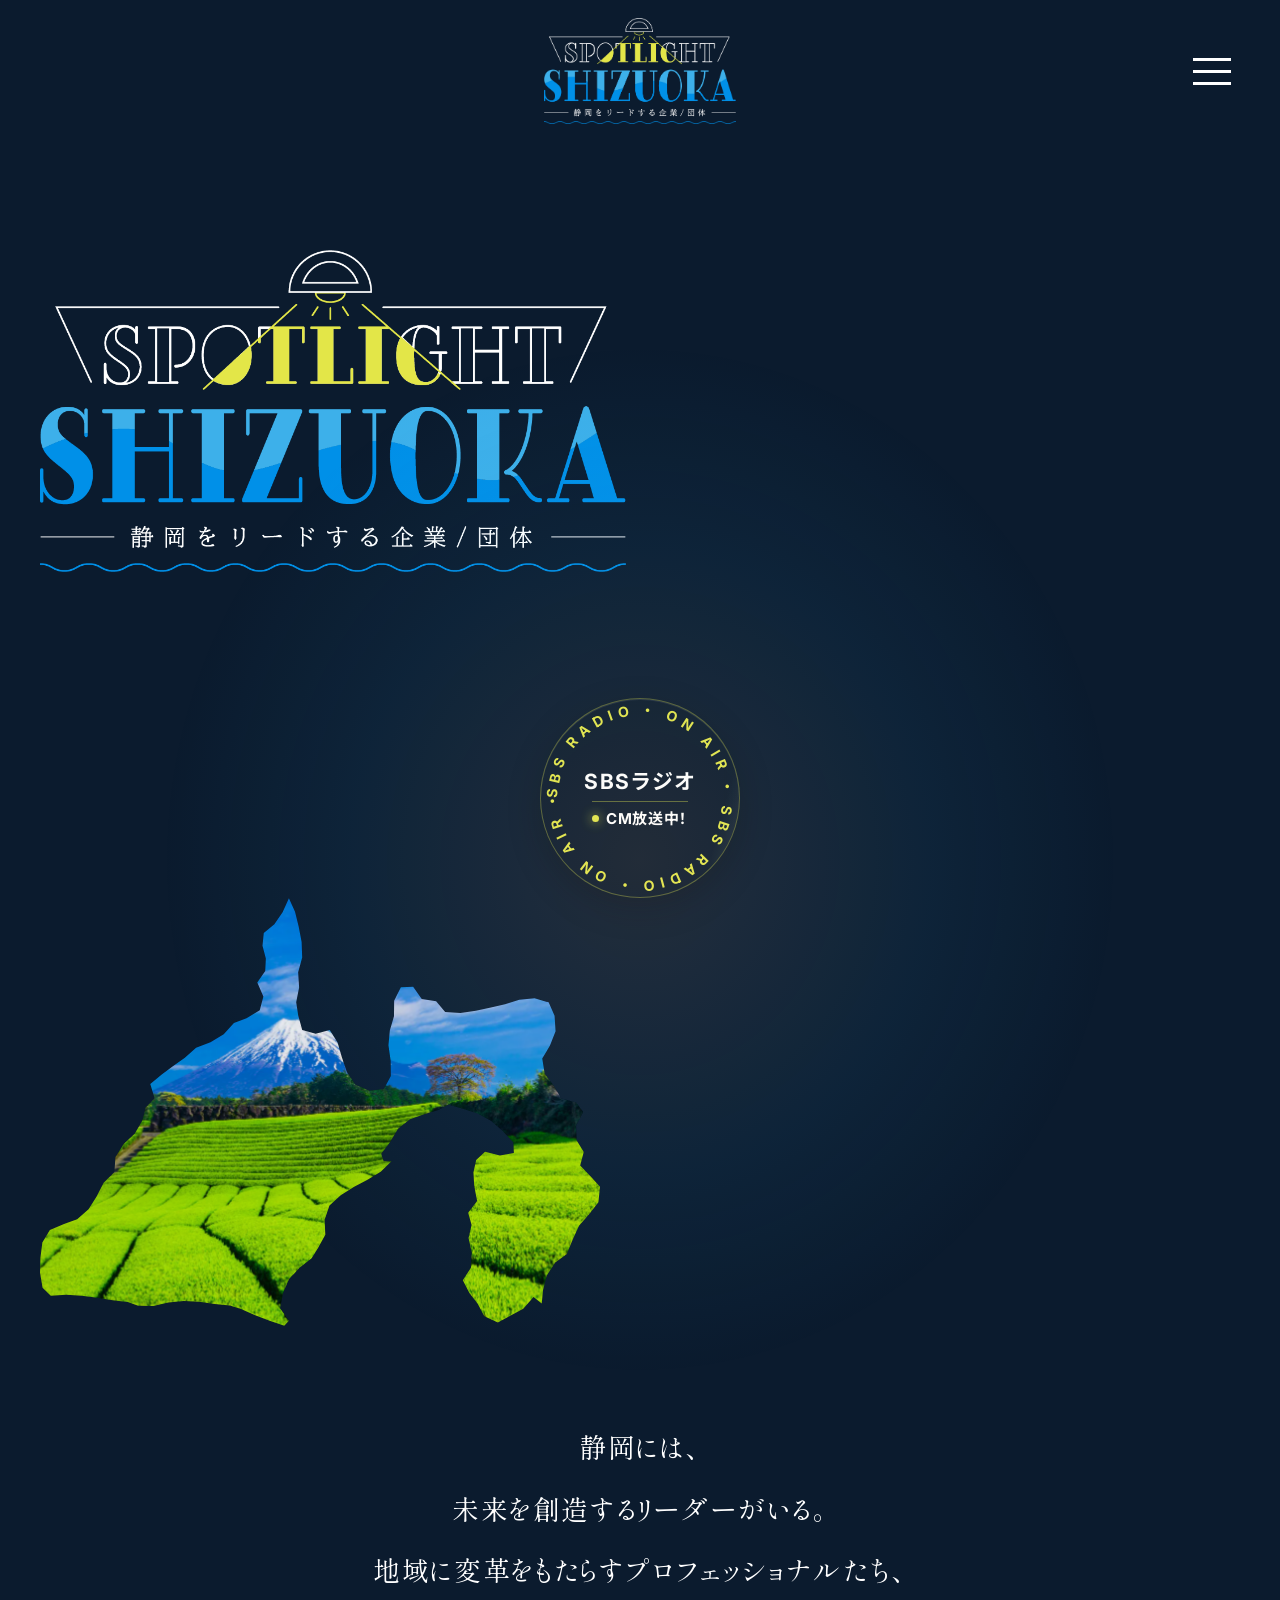
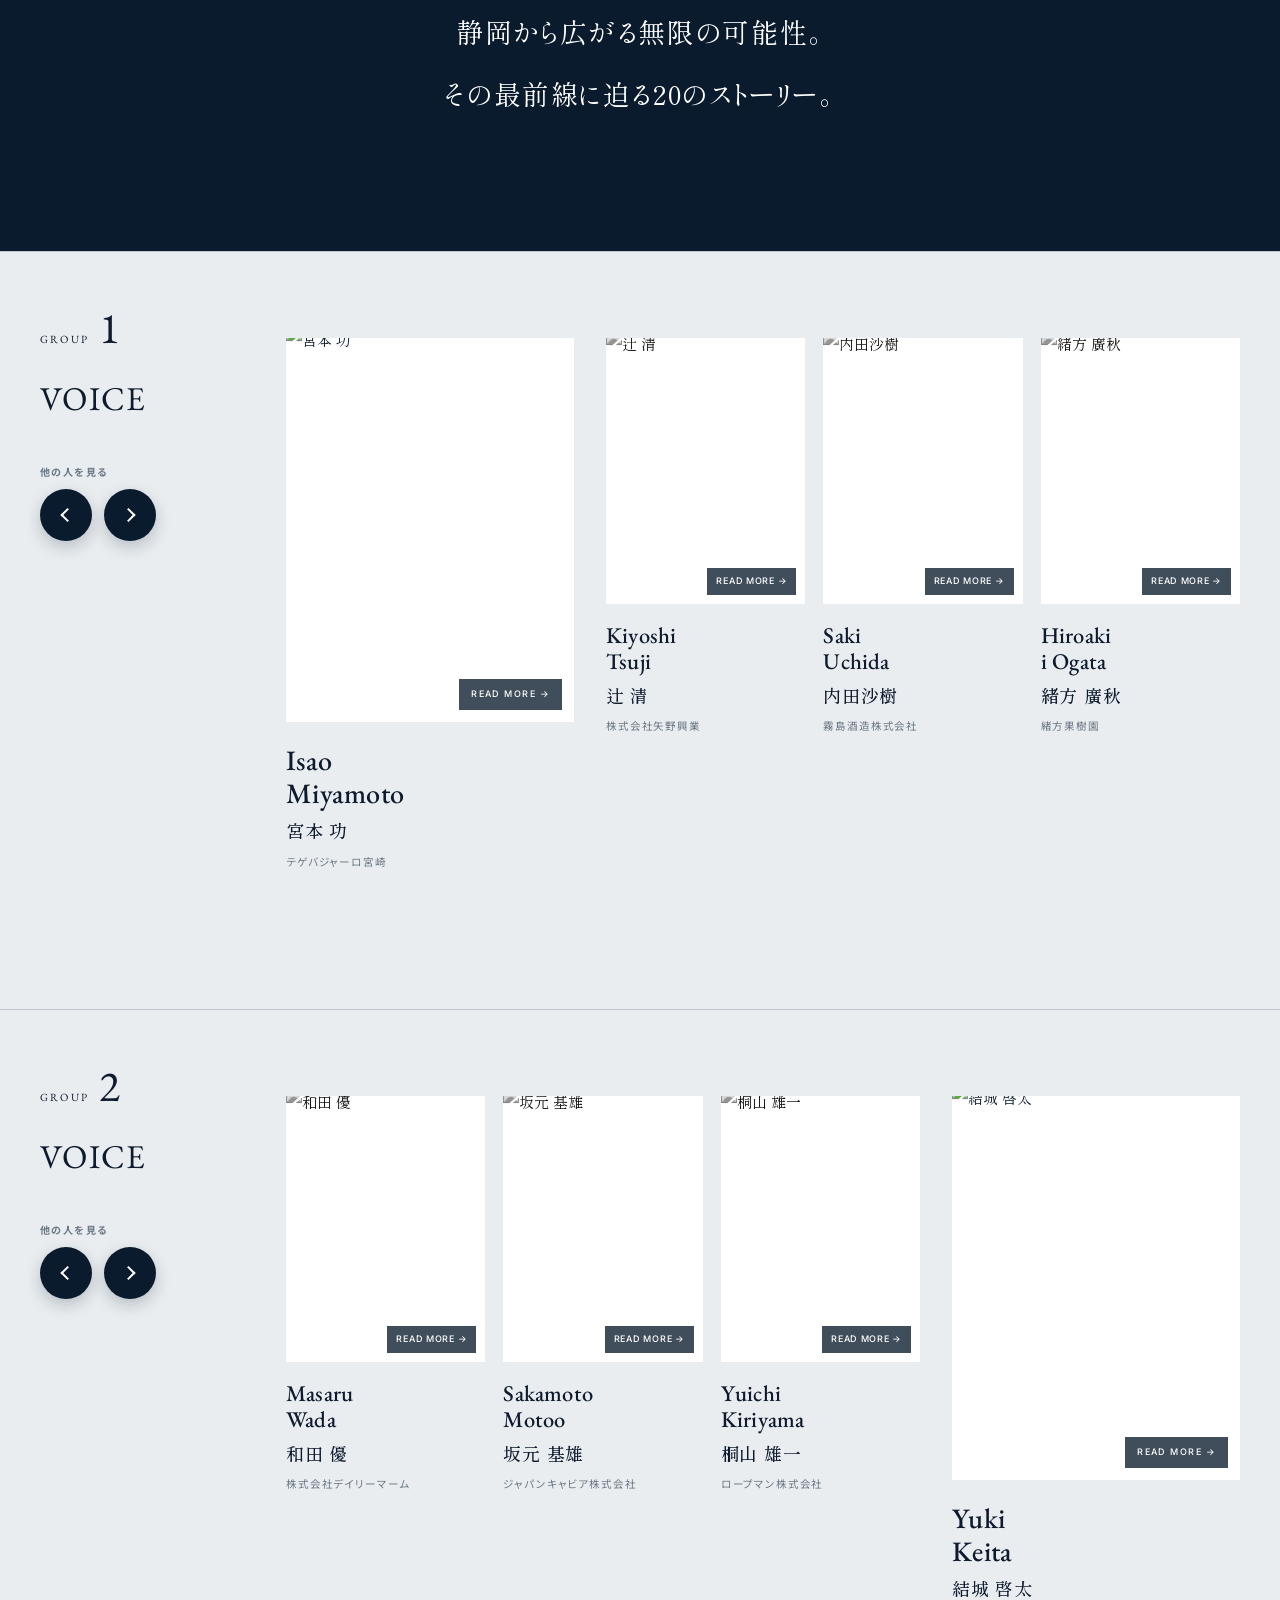
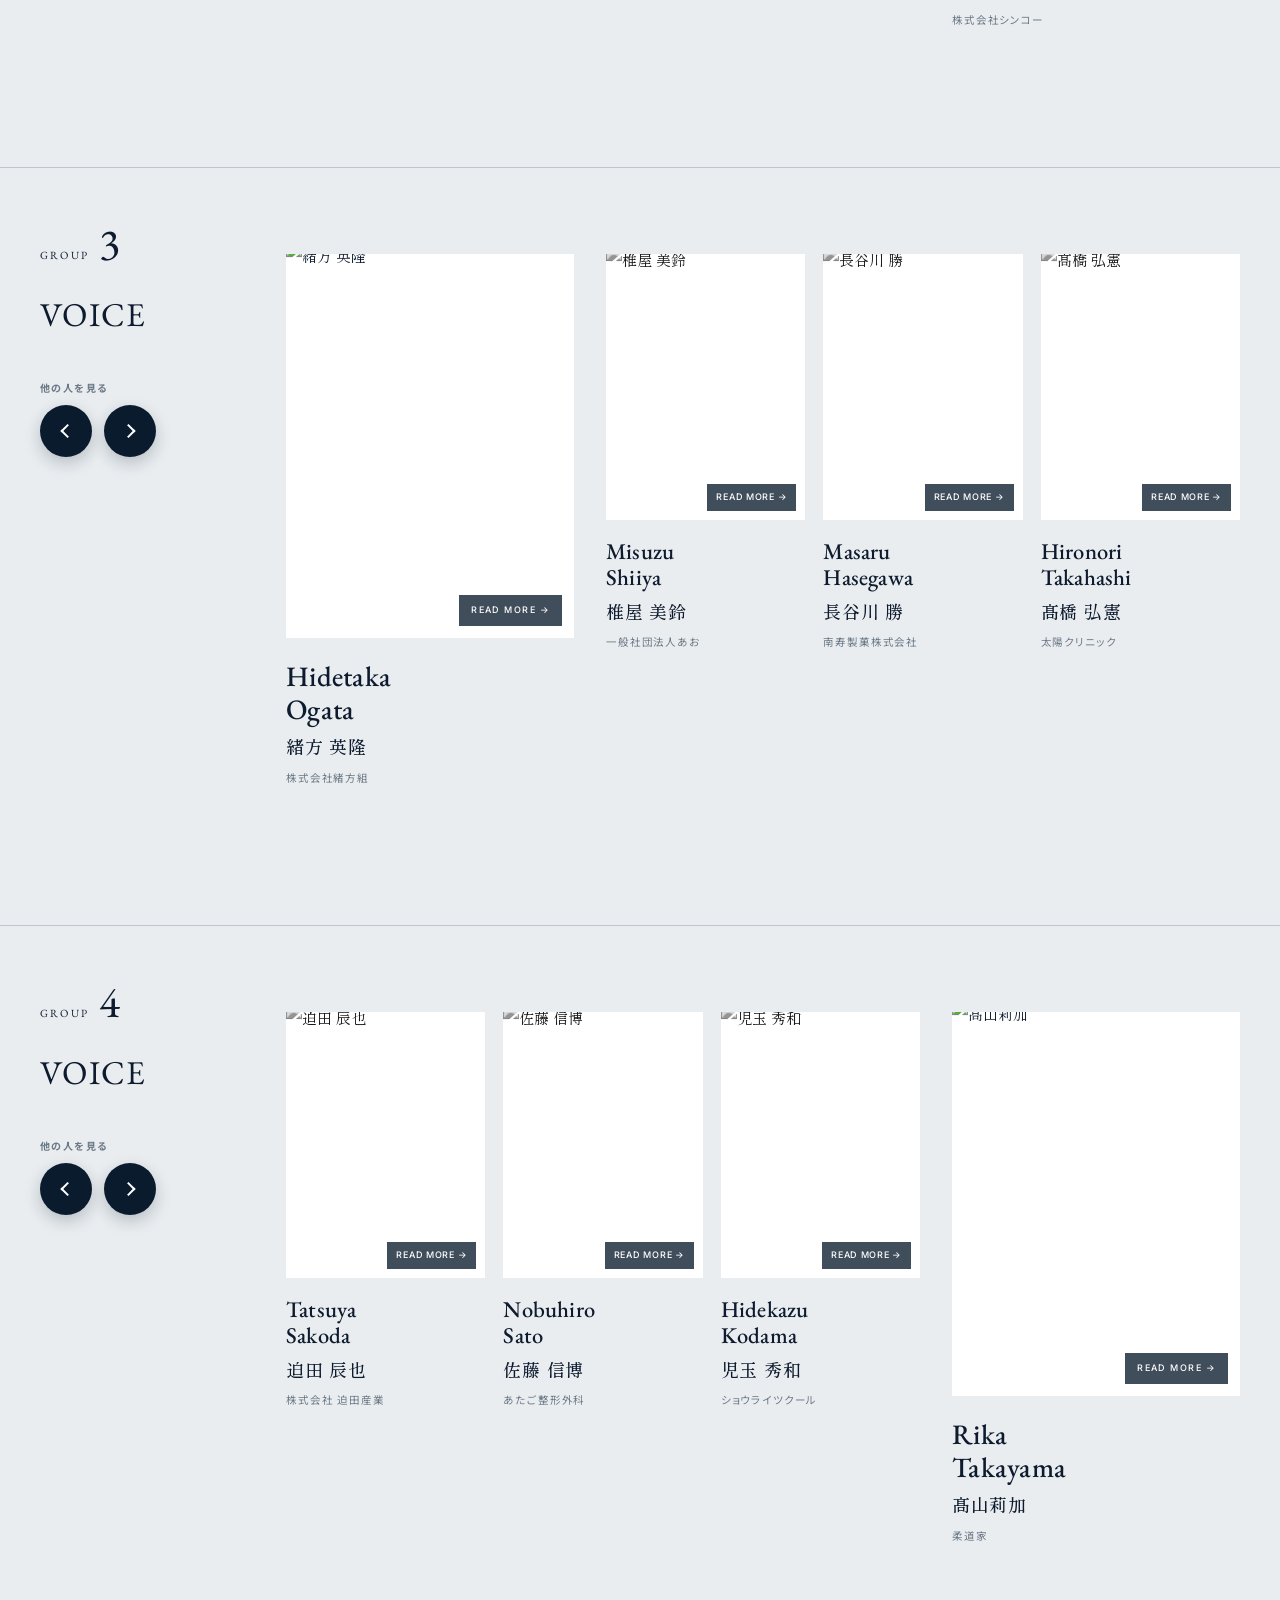
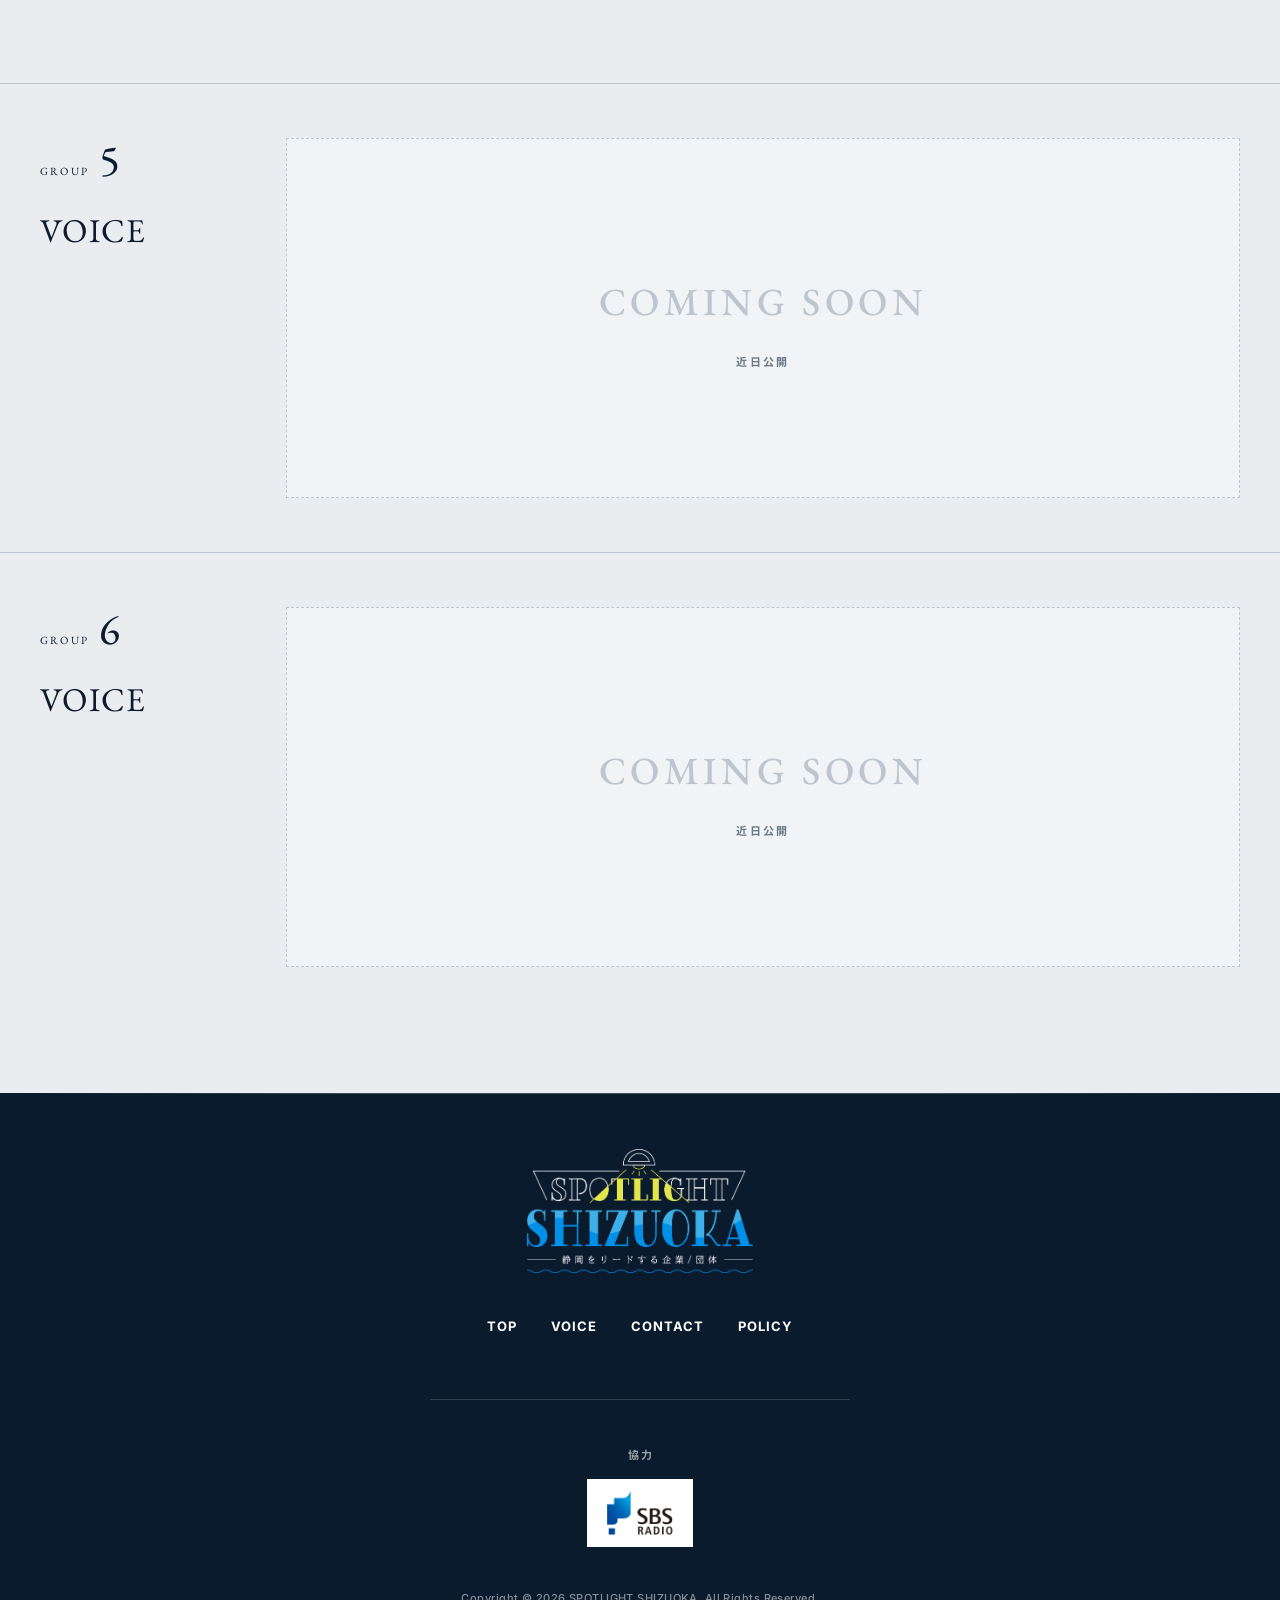
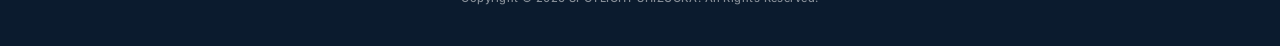
==== commit 67089795: "記事ページの体裁を整え・footer 刷新・VOICE の送りを押せると分かる形に ■ 記事ページ MY STORY のラベルを撤去し、章の区切りは見出しの上の罫に置き換えた。 写真は本文に回り込ませ" ====
--- a/index.html
+++ b/index.html
@@ -82,8 +82,8 @@
       <section class="opening-hero" data-opening-hero>
         <div class="opening-hero__sticky">
           <!-- Hero の地。写真・覆い・照り返しをひとまとめにしてある。
-               締めでは切り抜きと一緒にこれごと持ち上げ、下から次の誌面の
-               地色を覗かせるので、まとめて動かせる入れ物が要る -->
+               sticky に直接置くと重ね順と座標がばらけるので、
+               まとめて扱える入れ物にしている -->
           <div class="opening-hero__backdrop" aria-hidden="true">
             <!-- 夜明けの海の写真。空も海もこれ1枚。
                  写真の水平線（画像の 67.3%）を CSS の --opening-horizon に
@@ -391,7 +391,6 @@
               fetchpriority="high"
             />
           </h1>
-
 
           <!-- 放送のお知らせ。正円のシール。
                外周を文字が回り、中心に局名と本文を文字で置く。
@@ -481,20 +480,31 @@
           <p class="c-error">記事一覧の表示には JavaScript が必要です。</p>
         </noscript>
       </div>
-
-      <!-- VOICE を締める帯。背景の誌面的なアクセント -->
-      <div
-        class="c-typeband c-typeband--divider"
-        data-typeband
-        aria-hidden="true"
-      >
-        <p class="c-typeband__text">SPOTLIGHT SHIZUOKA</p>
-      </div>
     </main>
 
     <footer class="l-footer">
       <div class="l-container l-footer__inner">
-        <p class="l-footer__station">
+        <p class="l-footer__logo">
+          <img
+            src="assets/img/logo.png"
+            alt="SPOTLIGHT SHIZUOKA"
+            width="1034"
+            height="569"
+          />
+        </p>
+
+        <nav class="l-footer__nav" aria-label="フッター">
+          <ul>
+            <li><a href="index.html">TOP</a></li>
+            <li><a href="index.html#group-01">VOICE</a></li>
+            <li><a href="contact.html">CONTACT</a></li>
+            <li><a href="privacy.html">POLICY</a></li>
+          </ul>
+        </nav>
+
+        <!-- 協力。ロゴは地色が焼き込まれた素材なので白の版に載せる -->
+        <div class="l-footer__station">
+          <p class="l-footer__station-label">協力</p>
           <a
             href="https://www.at-s.com/sbsradio/"
             target="_blank"
@@ -507,21 +517,8 @@
               loading="lazy"
               decoding="async"
           /></a>
-        </p>
-        <p class="l-footer__logo">
-          <img
-            src="assets/img/logo.png"
-            alt="SPOTLIGHT SHIZUOKA"
-            width="1034"
-            height="569"
-          />
-        </p>
-        <nav class="l-footer__nav" aria-label="フッター">
-          <ul>
-            <li><a href="contact.html">CONTACT</a></li>
-            <li><a href="privacy.html">POLICY</a></li>
-          </ul>
-        </nav>
+        </div>
+
         <p class="l-footer__copy">
           Copyright &copy; 2026 SPOTLIGHT SHIZUOKA. All Rights Reserved.
         </p>
--- a/assets/css/style.css
+++ b/assets/css/style.css
@@ -228,18 +228,43 @@
   );
 }
 
+/* 上から「サイトのロゴ → 案内 → 協力 → 著作表示」。
+   一定間隔で並べると4つが同じ重さに見えるので、
+   間の取り方で「主役・案内・添え物」の順に読ませる */
 .l-footer__inner {
   display: grid;
-  gap: 30px;
   justify-items: center;
   text-align: center;
 }
 
-/* 放送局は白の版に載せたロゴで置く（ヘッダー・ABOUT と同じ扱い） */
+/* 協力。案内から一本の線で切り離し、添え物として置く */
+.l-footer__station {
+  display: grid;
+  gap: 12px;
+  justify-items: center;
+  width: 100%;
+  max-width: 420px;
+  margin-top: 52px;
+  padding-top: 44px;
+  border-top: 1px solid rgba(255, 255, 255, .16);
+}
+
+.l-footer__station-label {
+  font-family: var(--font-ui);
+  font-size: 11px;
+  font-weight: 700;
+  letter-spacing: .24em;
+  /* 字間を開けると最後の1文字ぶん左に寄るので、その分だけ戻す */
+  text-indent: .24em;
+  color: rgba(255, 255, 255, .58);
+}
+
+/* ロゴは地色が焼き込まれた素材なので、白の版に載せる
+   （ヘッダー・放送のお知らせの円と同じ扱い） */
 .l-footer__station a {
   display: inline-flex;
   align-items: center;
-  padding: 8px 14px;
+  padding: 12px 20px;
   background-color: var(--color-white);
   transition: opacity var(--dur) var(--ease);
 }
@@ -250,41 +275,82 @@
 
 .l-footer__station img {
   width: auto;
-  height: 24px;
-}
-
+  height: 44px;
+}
+
+/* このフッターの主役。他より一段大きく置く */
 .l-footer__logo img {
   width: auto;
-  height: 88px;
+  height: 124px;
+}
+
+.l-footer__nav {
+  margin-top: 34px;
 }
 
 .l-footer__nav ul {
   display: flex;
   flex-wrap: wrap;
   justify-content: center;
-  gap: 26px;
+  gap: 10px 34px;
 }
 
 .l-footer__nav a {
+  display: inline-block;
   font-family: var(--font-ui);
-  font-size: 12px;
+  font-size: 13px;
   font-weight: 700;
-  letter-spacing: .04em;
-  padding-block: 4px;
+  letter-spacing: .08em;
+  padding-block: 6px;
   border-bottom: 2px solid transparent;
-  transition: border-color var(--dur) var(--ease);
+  transition: border-color var(--dur) var(--ease), color var(--dur) var(--ease);
 }
 
 .l-footer__nav a:hover {
   border-bottom-color: var(--color-blue-light);
+  color: var(--color-blue-light);
 }
 
 .l-footer__copy {
+  margin-top: 40px;
   font-family: var(--font-ui);
   font-size: 11px;
   font-weight: 500;
   letter-spacing: .04em;
   color: rgba(255, 255, 255, .5);
+}
+
+/* 狭い画面。間を詰めて、案内は2列に折り返させる */
+@media (max-width: 600px) {
+  .l-footer {
+    padding-block: 44px 30px;
+  }
+
+  .l-footer__logo img {
+    height: 84px;
+  }
+
+  .l-footer__nav {
+    margin-top: 26px;
+  }
+
+  .l-footer__nav ul {
+    gap: 8px 24px;
+  }
+
+  .l-footer__station {
+    margin-top: 36px;
+    padding-top: 30px;
+  }
+
+  .l-footer__station img {
+    height: 36px;
+  }
+
+  .l-footer__copy {
+    margin-top: 28px;
+    font-size: 10px;
+  }
 }
 
 
@@ -618,44 +684,6 @@
 /* ドロワーを開いている間は背面を固定する */
 .is-drawer-open {
   overflow: hidden;
-}
-
-/* --------------------------------------------------------------
-   Component / typeband（背景に敷く大きな英字）
-   主役にしない。濃紺の細い輪郭だけで、誌面のアクセントとして置く。
-   スクロール量は main.js が --typeband-shift へ渡す
-   -------------------------------------------------------------- */
-.c-typeband {
-  overflow: hidden;
-  pointer-events: none;
-  -webkit-user-select: none;
-  user-select: none;
-}
-
-.c-typeband__text {
-  width: max-content;
-  margin: 0;
-  white-space: nowrap;
-  font-family: var(--font-display);
-  font-size: clamp(80px, 15vw, 220px);
-  font-weight: 500;
-  line-height: .9;
-  letter-spacing: .02em;
-  margin-left: -3vw;   /* 端で見切れるところから始めて、誌面の一部に見せる */
-  color: transparent;
-  -webkit-text-stroke: 1px rgba(11, 27, 46, .10);
-  transform: translateX(var(--typeband-shift, 0px));
-  will-change: transform;
-}
-
-/* セクションの切り替わりに置く帯 */
-.c-typeband--divider {
-  margin-top: 10vh;
-  padding-block: 2vh;
-}
-
-.c-typeband--divider .c-typeband__text {
-  font-size: clamp(60px, 11vw, 160px);
 }
 
 /* --------------------------------------------------------------
@@ -788,11 +816,17 @@
   --opening-horizon: 72%;           /* 水平線の高さ。空と海、曙光の中心をここで揃える */
   --opening-onair-size: 200px;     /* 放送のお知らせの円の直径 */
   --opening-veil: .22;              /* 写真全体にかける暗さ。ここ1つで明暗を調整する */
-  --opening-photo-horizon: 67.3%;   /* 写真の中で水平線がある高さ。写真を替えたら測り直す */
+  --opening-contrast: 1.22;         /* 写真そのものの明暗の開き。上げるほど締まる */
+  --opening-saturate: 1.08;
+  --opening-photo-horizon: 63.3%;   /* 写真の中で水平線がある高さ。写真を替えたら測り直す */
   /* 写真をどこまで拡大して置くか。画面をどう覆うかと、
      手前にどこまで砂浜を入れるかがこれで決まる */
   --opening-scene-width: max(100vw, 205svh);
-  --opening-wave: 20px;             /* 照り返しの筋の周期。送る距離もこれと同じにする */
+  /* 照り返しの筋の周期。3層をそれぞれ 1 / 1.2 / 1.5 倍の周期にして
+     互いにずらし、規則的な櫛に見えないようにする。
+     送る距離は3つの最小公倍数（＝6倍）にすると、どの層も
+     ちょうど整数回ぶん進んで継ぎ目が出ない */
+  --opening-wave: 20px;
   --opening-beam-turn: 16s;         /* 光が一周する時間。ロゴの明滅もこれに乗せる */
   /* ランプから見たロゴの方角。画面比で 79〜86度に収まるので代表値を置く。
      光の始まりをこの角度の 90度手前にしてあるので、
@@ -860,6 +894,13 @@
   transform: scale(var(--opening-image-scale));
   transform-origin: center center;
   will-change: transform;
+}
+
+/* 切り抜きの中は最初モノクロ。穴が全画面へ広がるのに合わせて色が戻る
+   （--opening-window-gray を main.js が 1 → 0 へ送る）。
+   演出のない状態では最初からカラー */
+.has-js .opening-window__image {
+  filter: grayscale(var(--opening-window-gray, 0));
 }
 
 /* 放送のお知らせ。正円のシール。
@@ -1019,6 +1060,8 @@
   height: 100vh;          /* 古い Safari 向けの控え */
   height: 100svh;
   background-color: var(--color-navy);
+  /* 切り抜きの中の色。頭出しはモノクロで、main.js が 0 まで送る */
+  --opening-window-gray: 1;
 }
 
 /* Hero の地の入れ物。sticky と同じ大きさなので、中の要素の座標は変わらない。
@@ -1056,6 +1099,9 @@
   background-position: center;
   background-size: cover;
   background-repeat: no-repeat;
+  /* 写真そのものの明暗を開く。上に重ねる覆いは平らな面なので、
+     こちらを締めないと空も海も同じ濃さに寄ってしまう */
+  filter: contrast(var(--opening-contrast)) saturate(var(--opening-saturate));
 }
 
 /* 写真の上のネイビー。上端はヘッダーと同じ色そのもので始めて一枚の面につなぎ、
@@ -1072,15 +1118,19 @@
   background-image:
     /* ロゴの背後をもう一段落とす */
     radial-gradient(62% 36% at 50% 44%,
-      rgba(11, 27, 46, .42), transparent 80%),
+      rgba(11, 27, 46, .44), transparent 80%),
+    /* 水平線（72%）のあたりだけ覆いを薄くして曙光を抜き、
+       上の空と手前の砂浜は逆に沈める。平らに掛けると写真の
+       明暗がそのまま潰れるので、ここで山と谷を作る */
     linear-gradient(to bottom,
       var(--color-navy) 0,
-      rgba(11, 27, 46, .76) 11%,
-      rgba(11, 27, 46, .52) 30%,
-      rgba(11, 27, 46, .46) 50%,
-      rgba(11, 27, 46, .50) 66%,
-      rgba(9, 22, 38, .58) 80%,
-      rgba(5, 14, 26, .78) 100%),
+      rgba(11, 27, 46, .82) 11%,
+      rgba(11, 27, 46, .64) 30%,
+      rgba(11, 27, 46, .54) 50%,
+      rgba(11, 27, 46, .34) 66%,
+      rgba(11, 27, 46, .28) 74%,
+      rgba(9, 22, 38, .58) 84%,
+      rgba(5, 14, 26, .88) 100%),
     /* 全体の暗さ。調整はこの1つの変数だけで足りる */
     linear-gradient(
       rgba(4, 12, 24, var(--opening-veil)),
@@ -1116,8 +1166,7 @@
    水平線から手前へ倒した面に乗せているので、奥へ向かって自然にすぼまり、
    粒も奥ほど詰まる（帯や階段には見えない）。
    面の左端は画面の -80% にあるので、灯台（画面の 13%）は
-   面の幅 260% のうち (13 + 80) / 260 ≒ 35.8% にあたる。
-   送るのは筋の周期ちょうどぶんなので、いつまで回しても継ぎ目は出ない */
+   面の幅 260% のうち (13 + 80) / 260 ≒ 35.8% にあたる */
 .has-js .opening-hero__sea::after {
   content: "";
   position: absolute;
@@ -1127,22 +1176,43 @@
   height: 300%;
   transform-origin: 50% 0;
   will-change: transform;
-  filter: blur(1.1px);
+  filter: blur(2.2px);
+  /* 筋は帯ではなく「ふくらみ」。透明から立ち上がって山を作り、また透明へ
+     戻す形にして、端に線が出ないようにする。
+     3層は周期（1 / 1.2 / 1.5倍）も角度も違うので、重なりが場所ごとに
+     変わり、同じ並びが繰り返して見えない */
   background-image:
     repeating-linear-gradient(.4deg,
-      rgba(255, 241, 216, .95) 0 3px, transparent 3px var(--opening-wave)),
+      transparent 0,
+      rgba(255, 241, 216, .08) calc(var(--opening-wave) * .09),
+      rgba(255, 241, 216, .58) calc(var(--opening-wave) * .20),
+      rgba(255, 241, 216, .08) calc(var(--opening-wave) * .31),
+      transparent               calc(var(--opening-wave) * .44),
+      transparent               var(--opening-wave)),
     repeating-linear-gradient(-.62deg,
-      rgba(255, 226, 180, .65) 0 2px, transparent 2px var(--opening-wave));
-  -webkit-mask-image: radial-gradient(14% 48% at 35.8% 0,
-    #000, rgba(0, 0, 0, .64) 38%, transparent 78%);
-  mask-image: radial-gradient(14% 48% at 35.8% 0,
-    #000, rgba(0, 0, 0, .64) 38%, transparent 78%);
-  animation: opening-swell 9s linear infinite;
-}
-
+      transparent 0,
+      rgba(255, 226, 180, .05) calc(var(--opening-wave) * .31),
+      rgba(255, 226, 180, .30) calc(var(--opening-wave) * .50),
+      rgba(255, 226, 180, .05) calc(var(--opening-wave) * .69),
+      transparent               calc(var(--opening-wave) * .89),
+      transparent               calc(var(--opening-wave) * 1.2)),
+    repeating-linear-gradient(1.05deg,
+      transparent 0,
+      rgba(206, 230, 255, .16) calc(var(--opening-wave) * .72),
+      transparent               calc(var(--opening-wave) * 1.29),
+      transparent               calc(var(--opening-wave) * 1.5));
+  -webkit-mask-image: radial-gradient(16% 52% at 35.8% 0,
+    #000, rgba(0, 0, 0, .58) 34%, rgba(0, 0, 0, .18) 62%, transparent 84%);
+  mask-image: radial-gradient(16% 52% at 35.8% 0,
+    #000, rgba(0, 0, 0, .58) 34%, rgba(0, 0, 0, .18) 62%, transparent 84%);
+  animation: opening-swell 54s linear infinite;
+}
+
+/* 送る距離は3層の周期の最小公倍数（20 / 24 / 30 の 6倍 = 120px）。
+   どの層も整数回ぶん進んで元に戻るので、繰り返しの継ぎ目が出ない */
 @keyframes opening-swell {
   from { transform: rotateX(72deg) translateY(0); }
-  to   { transform: rotateX(72deg) translateY(var(--opening-wave)); }
+  to   { transform: rotateX(72deg) translateY(calc(var(--opening-wave) * 6)); }
 }
 
 
@@ -1416,6 +1486,11 @@
   transform: none;
 }
 
+/* 演出なし。色を戻す送りが走らないので最初からカラーで出す */
+.opening-hero.is-static .opening-window__image {
+  filter: none;
+}
+
 .opening-hero.is-static .opening-window {
   position: relative;
   right: auto;
@@ -1453,6 +1528,8 @@
     height: auto;
     overflow: visible;
     background: none;
+    /* 色を戻す演出が走らないので、最初からカラーで出す */
+    --opening-window-gray: 0;
   }
 
   .has-js .opening-hero__sticky::before,
@@ -1659,24 +1736,44 @@
   color: var(--color-sub);
 }
 
-/* 送りボタンは見出しの右端に小さく */
+/* 送り。地色に線1本だと押せることに気づかれないので、
+   濃紺で塗って「操作するもの」として立たせ、添え書きを付ける */
 .p-voice__nav {
   display: flex;
-  gap: 10px;
-  margin-left: auto;
+  flex-wrap: wrap;
+  align-items: center;
+  gap: 10px 12px;
+}
+
+/* 添え書きはボタンの上に1行で置く（order:-1 と幅100%で先頭の行に回す） */
+.p-voice__nav-label {
+  order: -1;
+  flex-basis: 100%;
+  font-family: var(--font-ui);
+  font-size: 10px;
+  font-weight: 700;
+  letter-spacing: .14em;
+  line-height: 1.4;
+  color: var(--color-sub);
 }
 
 .p-voice__arrow {
   position: relative;
-  width: 40px;
-  height: 40px;
+  flex: none;
+  width: 52px;
+  height: 52px;
   padding: 0;
-  border: 1px solid var(--color-line-strong);
+  border: 0;
   border-radius: 999px;
-  background: none;
-  color: inherit;
+  background-color: var(--color-navy);
+  color: var(--color-white);
   cursor: pointer;
-  transition: border-color var(--dur) var(--ease), color var(--dur) var(--ease), opacity var(--dur) var(--ease);
+  box-shadow: 0 6px 16px rgba(11, 27, 46, .22);
+  transition:
+    background-color var(--dur) var(--ease),
+    transform var(--dur) var(--ease),
+    box-shadow var(--dur) var(--ease),
+    opacity var(--dur) var(--ease);
 }
 
 .p-voice__arrow::before {
@@ -1684,18 +1781,29 @@
   position: absolute;
   top: 50%;
   left: 50%;
-  width: 8px;
-  height: 8px;
-  border-top: 1.5px solid currentColor;
-  border-right: 1.5px solid currentColor;
-}
-
-.p-voice__arrow--prev::before { transform: translate(-40%, -50%) rotate(-135deg); }
-.p-voice__arrow--next::before { transform: translate(-60%, -50%) rotate(45deg); }
+  width: 10px;
+  height: 10px;
+  border-top: 2px solid currentColor;
+  border-right: 2px solid currentColor;
+}
+
+.p-voice__arrow--left::before  { transform: translate(-35%, -50%) rotate(-135deg); }
+.p-voice__arrow--right::before { transform: translate(-65%, -50%) rotate(45deg); }
 
 .p-voice__arrow:hover:not(:disabled) {
-  border-color: var(--color-blue);
-  color: var(--color-blue);
+  background-color: var(--color-blue);
+  transform: translateY(-2px);
+  box-shadow: 0 10px 22px rgba(0, 144, 232, .32);
+}
+
+.p-voice__arrow:active:not(:disabled) {
+  transform: translateY(0);
+  box-shadow: 0 4px 10px rgba(11, 27, 46, .24);
+}
+
+.p-voice__arrow:focus-visible {
+  outline: 2px solid var(--color-blue);
+  outline-offset: 3px;
 }
 
 .p-voice__arrow:disabled {
@@ -1874,8 +1982,7 @@
   }
 
   .p-voice__nav {
-    margin-top: 10px;
-    margin-left: 0;
+    margin-top: 18px;
   }
 }
 
@@ -1992,6 +2099,12 @@
   display: block;
 }
 
+/* 空き枠は中身が浅い。実グループと同じ「1画面ぶん」を確保すると
+   下に大きな余白が残るので、中身なりの高さに畳む */
+.p-voice--coming {
+  min-height: 0;
+}
+
 @media (max-width: 900px) {
   .p-voice__coming {
     min-height: 200px;
@@ -2164,12 +2277,18 @@
 
 /* --------------------------------------------------------------
    Project / article（entry.html。main.js が中身を生成する）
-   構成は「人物ヘッダー → MY STORY → 中央見出し → 本文（Q&A可）」
+   構成は「人物ヘッダー → 中央見出し → 本文（Q&A可）」。
+   単独の写真は本文に回り込ませ、連続した写真は記事幅いっぱいの帯にする
    -------------------------------------------------------------- */
 .p-article {
   max-width: 1120px;
   /* ヘッダー直下に余白を持たせて詰まって見えないようにする */
   padding-block: 104px 12vh;
+  /* Q/A のバッジの大きさ。地の文もこのぶん下げて、
+     本文の頭を1本の線に揃える（揃っていないと段が変わって見える） */
+  --article-badge: 28px;
+  --article-badge-gap: 14px;
+  --article-indent: calc(var(--article-badge) + var(--article-badge-gap));
 }
 
 /* 頭は写真＝左 / 人物情報＝右 */
@@ -2266,27 +2385,20 @@
   grid-column: full-start / full-end;
 }
 
-/* 章の頭に置くラベル */
-.p-article__label {
-  width: fit-content;
-  margin: 96px auto 0;
-  padding: 7px 26px;
-  border: 1px solid var(--color-blue);
-  border-radius: 999px;
-  font-family: var(--font-ui);
-  font-size: 10px;
-  font-weight: 700;
-  letter-spacing: .2em;
-  line-height: 1;
-  color: var(--color-blue);
-}
-
-.p-article__label:first-child {
-  margin-top: 0;
-}
-
+/* 読み幅のかたまり。写真の回り込みはこの中だけで効かせる。
+   最後に回り込みを解いておかないと、次のかたまりへ食い込む */
+.p-article__text::after {
+  content: "";
+  display: block;
+  clear: both;
+}
+
+/* 章の頭。前の章と切り離したいので、回り込みも解いてから置く */
 .p-article__heading {
-  margin: 26px auto 44px;
+  clear: both;
+  margin: 96px auto 44px;
+  padding-top: 44px;
+  border-top: 1px solid var(--color-line-strong);
   font-size: clamp(19px, 2.2vw, 28px);
   font-weight: 700;
   line-height: 1.6;
@@ -2294,25 +2406,48 @@
   text-align: center;
 }
 
+/* 記事の1本目だけは、上に何もないので罫も間も要らない。
+   「かたまりの先頭」で判定すると、写真の帯でかたまりが分かれた先の
+   見出しまで間が消えて帯に貼り付いてしまうので、
+   記事の先頭のかたまりに限る */
+.p-article__content > .p-article__text:first-child > .p-article__heading:first-child {
+  margin-top: 0;
+  padding-top: 0;
+  border-top: 0;
+}
+
+/* 写真の帯の直後。帯そのものが区切りなので罫は重ねず、間だけ取る */
+.c-marquee + .p-article__text > .p-article__heading:first-child {
+  padding-top: 0;
+  border-top: 0;
+}
+
+/* 地の文。Q/A と頭を揃えるため、バッジぶん下げる */
 .p-article__p {
-  margin-top: 22px;
+  margin-top: 30px;
+  padding-left: var(--article-indent);
   font-weight: 400;
-  line-height: 2.25;
+  line-height: 2.05;
 }
 
 /* 質問と回答。データが type:"q" / "a" を持つときだけ出る */
 .p-article__qa {
   display: grid;
-  grid-template-columns: 28px 1fr;
-  gap: 14px;
-  margin-top: 26px;
+  grid-template-columns: var(--article-badge) 1fr;
+  gap: var(--article-badge-gap);
+  margin-top: 38px;
+}
+
+/* 回答は質問の続きなので近づけ、次の問いとの間を空けて対にする */
+.p-article__qa--a {
+  margin-top: 18px;
 }
 
 .p-article__badge {
   display: grid;
   place-items: center;
-  width: 28px;
-  height: 28px;
+  width: var(--article-badge);
+  height: var(--article-badge);
   margin-top: 3px;
   font-family: var(--font-ui);
   font-size: 12px;
@@ -2331,7 +2466,7 @@
 }
 
 .p-article__qa-text {
-  line-height: 2.1;
+  line-height: 2.05;
 }
 
 .p-article__qa--q .p-article__qa-text {
@@ -2342,14 +2477,38 @@
   font-weight: 400;
 }
 
+/* 単独の写真は本文に回り込ませる。
+   出てくる順に右・左と振り分けて、片側に寄らないようにする */
 .p-article__figure {
-  margin-top: 40px;
+  float: right;
+  width: min(38%, 320px);
+  margin: 8px 0 30px 40px;
+}
+
+.p-article__figure--left {
+  float: left;
+  margin: 8px 40px 30px 0;
+}
+
+/* 後ろに本文が続かない写真は、回り込ませても横が空くだけ。
+   記事を締める1枚として幅いっぱいに置く
+   （::after は擬似要素なので :last-child の判定には入らない） */
+.p-article__text > .p-article__figure:last-child {
+  float: none;
+  width: 100%;
+  margin: 48px 0 0;
+}
+
+.p-article__figure img {
+  display: block;
+  width: 100%;
 }
 
 .p-article__caption {
   margin-top: 10px;
   font-size: 11px;
   font-weight: 400;
+  line-height: 1.8;
   color: var(--color-sub);
 }
 
@@ -2394,8 +2553,39 @@
     margin-top: 52px;
   }
 
-  .p-article__label {
+  /* 幅がないので、バッジも頭を下げる量も詰める */
+  .p-article {
+    --article-badge: 22px;
+    --article-badge-gap: 10px;
+  }
+
+  .p-article__badge {
+    font-size: 10px;
+  }
+
+  .p-article__heading {
     margin-top: 68px;
+    padding-top: 34px;
+  }
+
+  .p-article__p {
+    margin-top: 24px;
+  }
+
+  .p-article__qa {
+    margin-top: 30px;
+  }
+
+  .p-article__qa--a {
+    margin-top: 14px;
+  }
+
+  /* 幅がないので回り込ませない。写真は1枚ずつ横いっぱいに置く */
+  .p-article__figure,
+  .p-article__figure--left {
+    float: none;
+    width: 100%;
+    margin: 34px 0;
   }
 }
 
@@ -2537,10 +2727,6 @@
     height: 100%;
     transform: none;
   }
-
-  .c-typeband__text {
-    transform: none;
-  }
 }
 
 
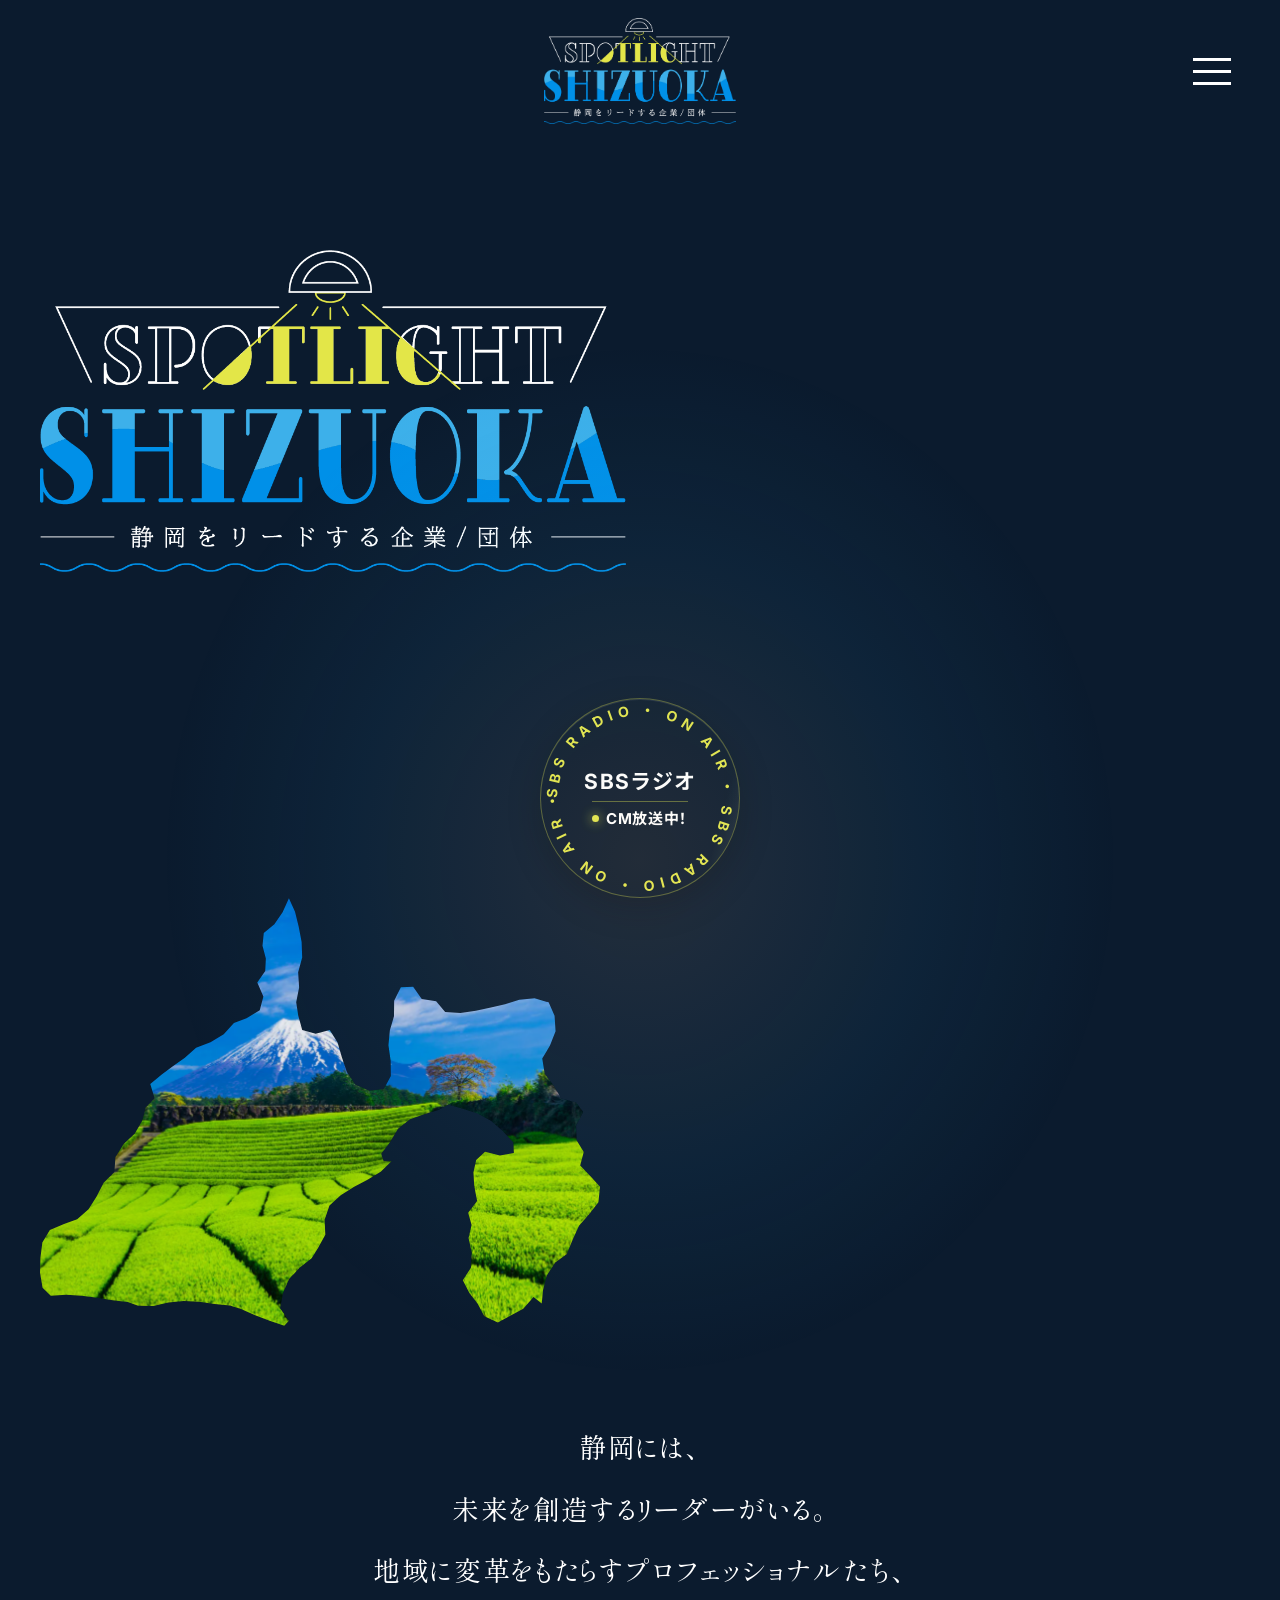
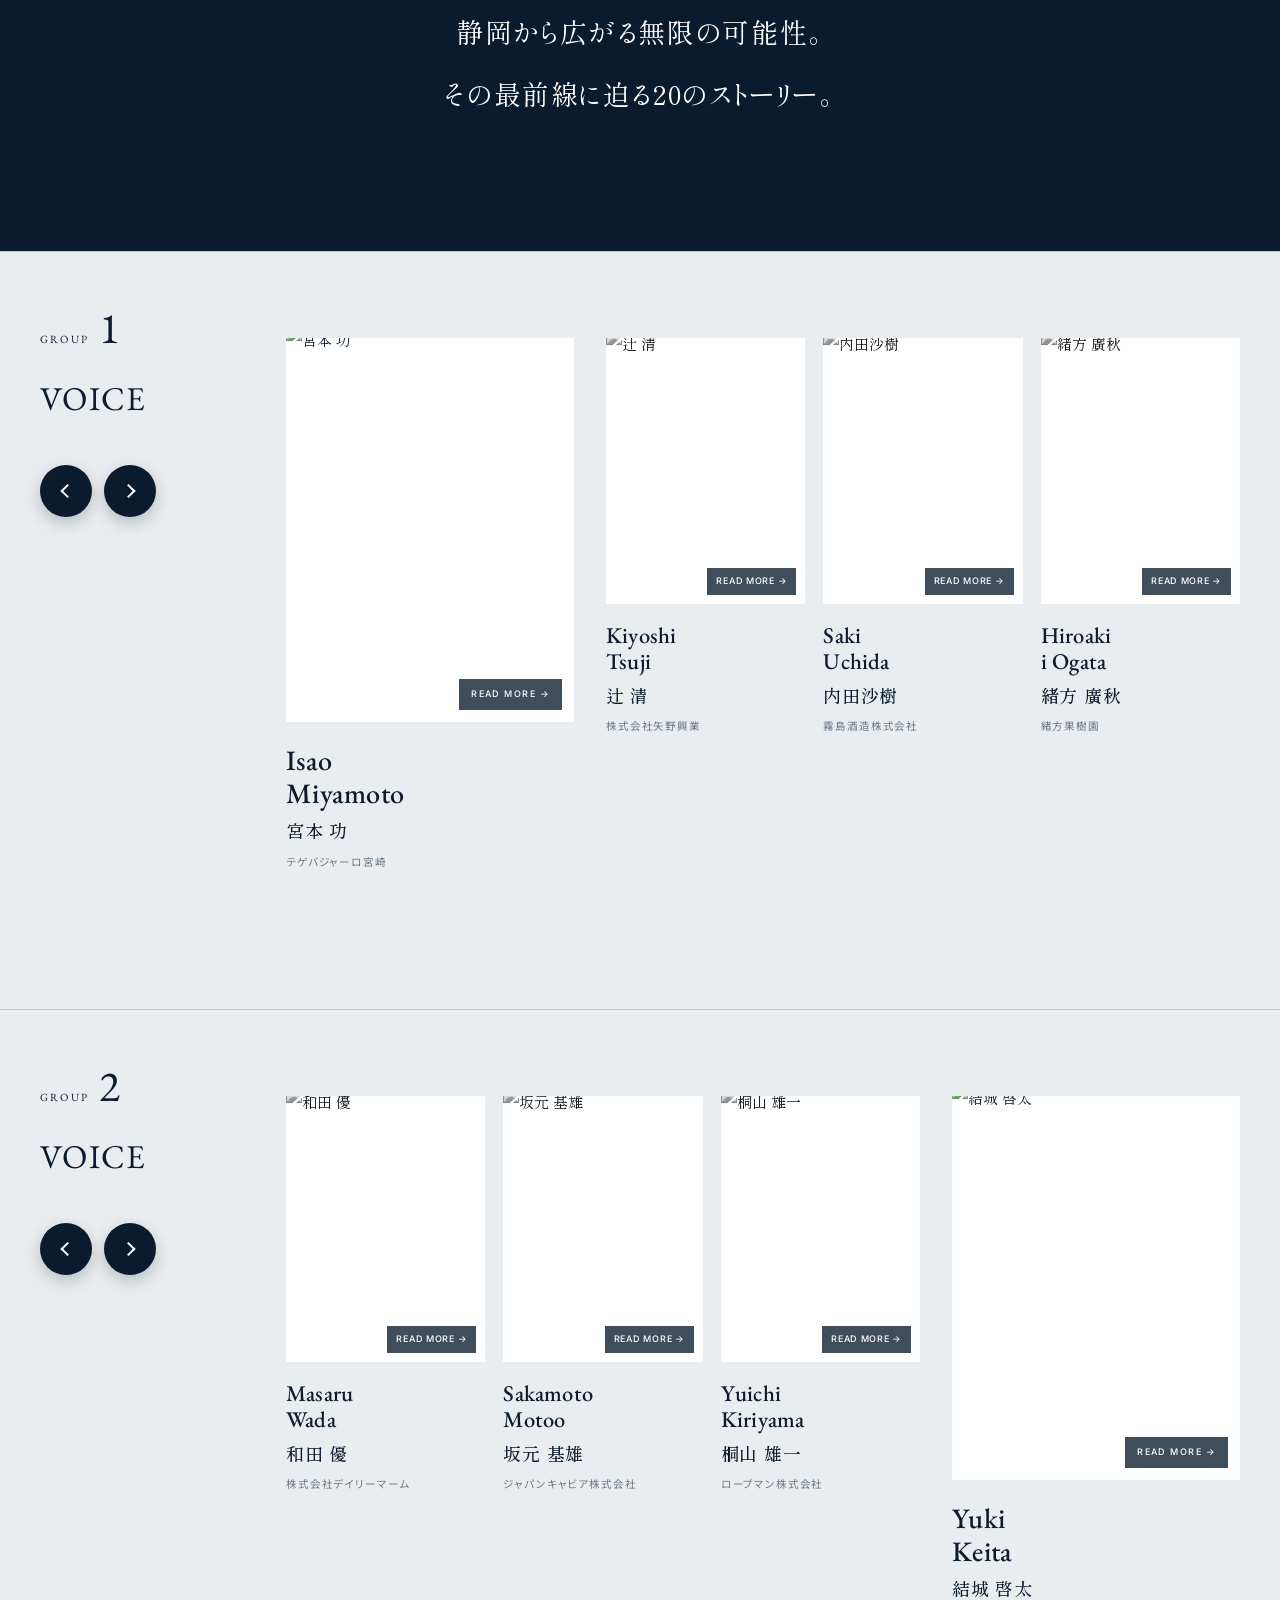
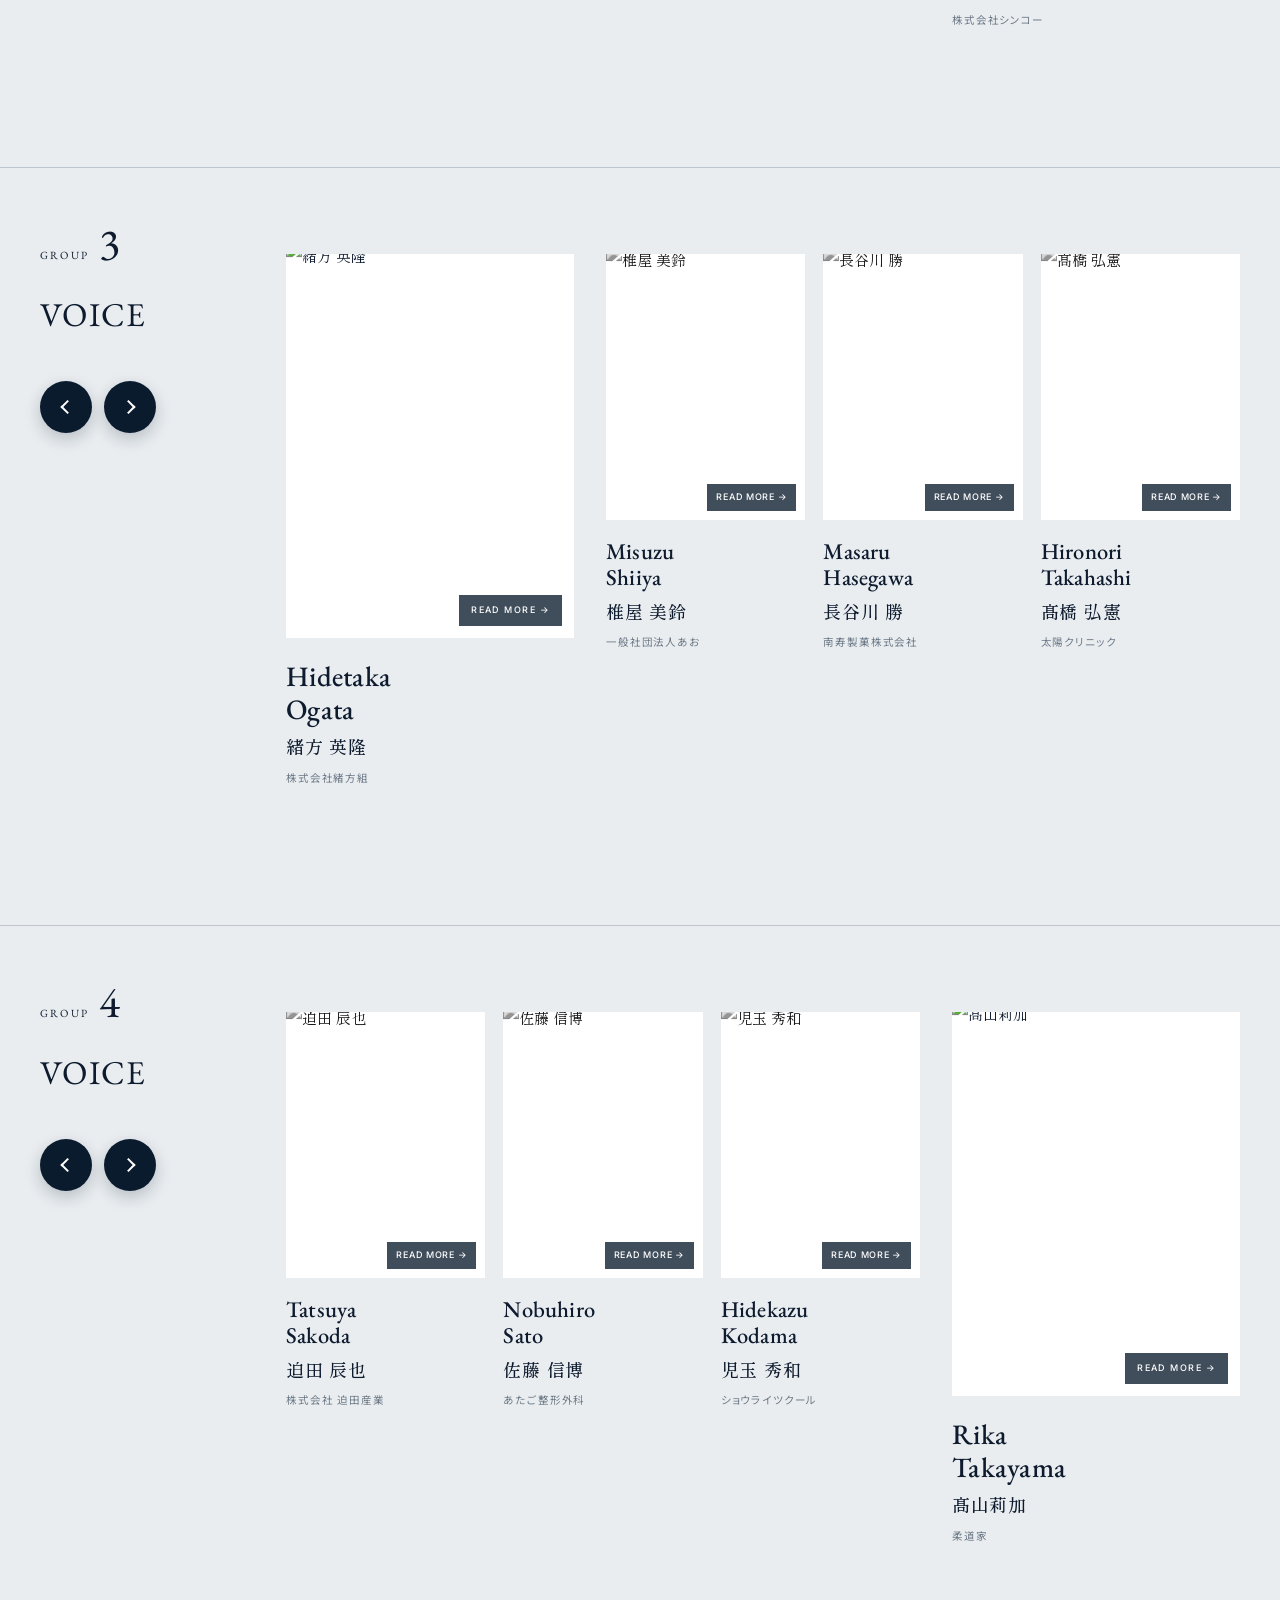
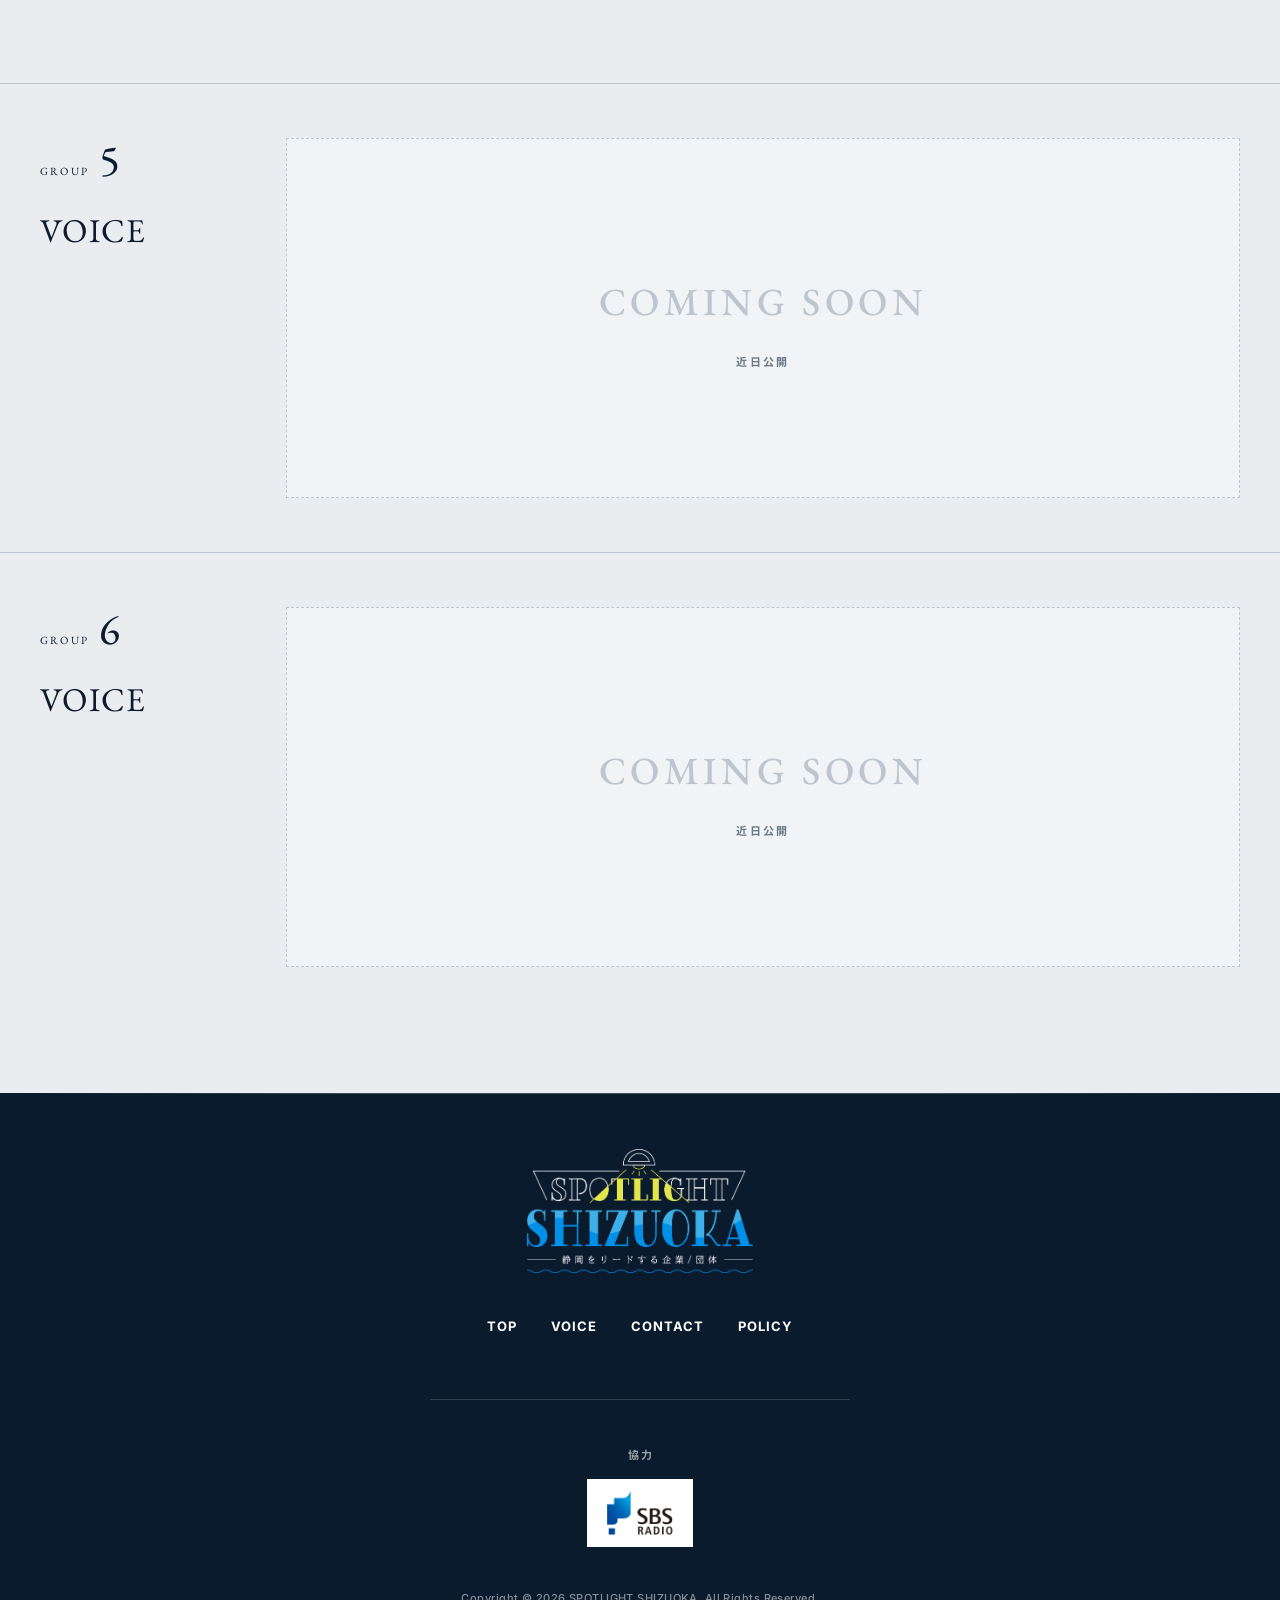
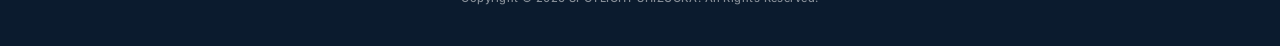
==== commit 26d52f0f: "Hero の空を差し替え・VOICE の送りの添え書きを削除 ■ Hero の写真 hero_sky.jpg（5000x3333・透かしなし）へ差し替え。 index.html の preload は" ====
--- a/index.html
+++ b/index.html
@@ -41,7 +41,7 @@
       fetchpriority="high"
     />
     <!-- Hero の地。最初の1画面をこれ1枚で覆う -->
-    <link rel="preload" as="image" href="assets/img/hero-sky.jpg" />
+    <link rel="preload" as="image" href="assets/img/hero_sky.jpg" />
     <link
       rel="preload"
       as="image"
@@ -85,8 +85,8 @@
                sticky に直接置くと重ね順と座標がばらけるので、
                まとめて扱える入れ物にしている -->
           <div class="opening-hero__backdrop" aria-hidden="true">
-            <!-- 夜明けの海の写真。空も海もこれ1枚。
-                 写真の水平線（画像の 67.3%）を CSS の --opening-horizon に
+            <!-- 月夜の海の写真。空も海もこれ1枚。
+                 写真の水平線（画像の 63.4%）を CSS の --opening-horizon に
                  合わせて置いてあるので、灯台は必ず水平線に足を置く -->
             <div class="opening-hero__scene" aria-hidden="true"></div>
 
--- a/assets/css/style.css
+++ b/assets/css/style.css
@@ -818,7 +818,7 @@
   --opening-veil: .22;              /* 写真全体にかける暗さ。ここ1つで明暗を調整する */
   --opening-contrast: 1.22;         /* 写真そのものの明暗の開き。上げるほど締まる */
   --opening-saturate: 1.08;
-  --opening-photo-horizon: 63.3%;   /* 写真の中で水平線がある高さ。写真を替えたら測り直す */
+  --opening-photo-horizon: 63.4%;   /* 写真の中で水平線がある高さ。写真を替えたら測り直す */
   /* 写真をどこまで拡大して置くか。画面をどう覆うかと、
      手前にどこまで砂浜を入れるかがこれで決まる */
   --opening-scene-width: max(100vw, 205svh);
@@ -1095,7 +1095,7 @@
   aspect-ratio: 1000 / 667;
   transform: translate(-50%, calc(var(--opening-photo-horizon) * -1));
   pointer-events: none;
-  background-image: url("../img/hero-sky.jpg");
+  background-image: url("../img/hero_sky.jpg");
   background-position: center;
   background-size: cover;
   background-repeat: no-repeat;
@@ -1737,24 +1737,11 @@
 }
 
 /* 送り。地色に線1本だと押せることに気づかれないので、
-   濃紺で塗って「操作するもの」として立たせ、添え書きを付ける */
+   濃紺で塗って「操作するもの」として立たせる */
 .p-voice__nav {
   display: flex;
-  flex-wrap: wrap;
   align-items: center;
-  gap: 10px 12px;
-}
-
-/* 添え書きはボタンの上に1行で置く（order:-1 と幅100%で先頭の行に回す） */
-.p-voice__nav-label {
-  order: -1;
-  flex-basis: 100%;
-  font-family: var(--font-ui);
-  font-size: 10px;
-  font-weight: 700;
-  letter-spacing: .14em;
-  line-height: 1.4;
-  color: var(--color-sub);
+  gap: 12px;
 }
 
 .p-voice__arrow {
@@ -2490,8 +2477,30 @@
   margin: 8px 40px 30px 0;
 }
 
-/* 後ろに本文が続かない写真は、回り込ませても横が空くだけ。
-   記事を締める1枚として幅いっぱいに置く
+/* 記事の締め。地の文と写真を横並びの列にする。
+   float だと写真のほうが背が高く、本文が尽きたあと横が空いてしまう */
+.p-article__closing {
+  display: grid;
+  grid-template-columns: 1fr minmax(0, 380px);
+  gap: 48px;
+  align-items: start;
+  margin-top: 30px;
+  clear: both;
+}
+
+.p-article__closing-text > .p-article__p:first-child {
+  margin-top: 0;
+}
+
+/* 列の中では回り込ませない。枠いっぱいに置く */
+.p-article__closing > .p-article__figure {
+  float: none;
+  width: 100%;
+  margin: 0;
+}
+
+/* 締めに組めなかった（地の文が続かない）写真は、回り込ませても
+   横が空くだけなので幅いっぱいで置く
    （::after は擬似要素なので :last-child の判定には入らない） */
 .p-article__text > .p-article__figure:last-child {
   float: none;
@@ -2586,6 +2595,16 @@
     float: none;
     width: 100%;
     margin: 34px 0;
+  }
+
+  /* 締めも2列は入らないので、地の文の下に写真を置く */
+  .p-article__closing {
+    grid-template-columns: 1fr;
+    gap: 0;
+  }
+
+  .p-article__closing > .p-article__figure {
+    margin: 30px 0 0;
   }
 }
 
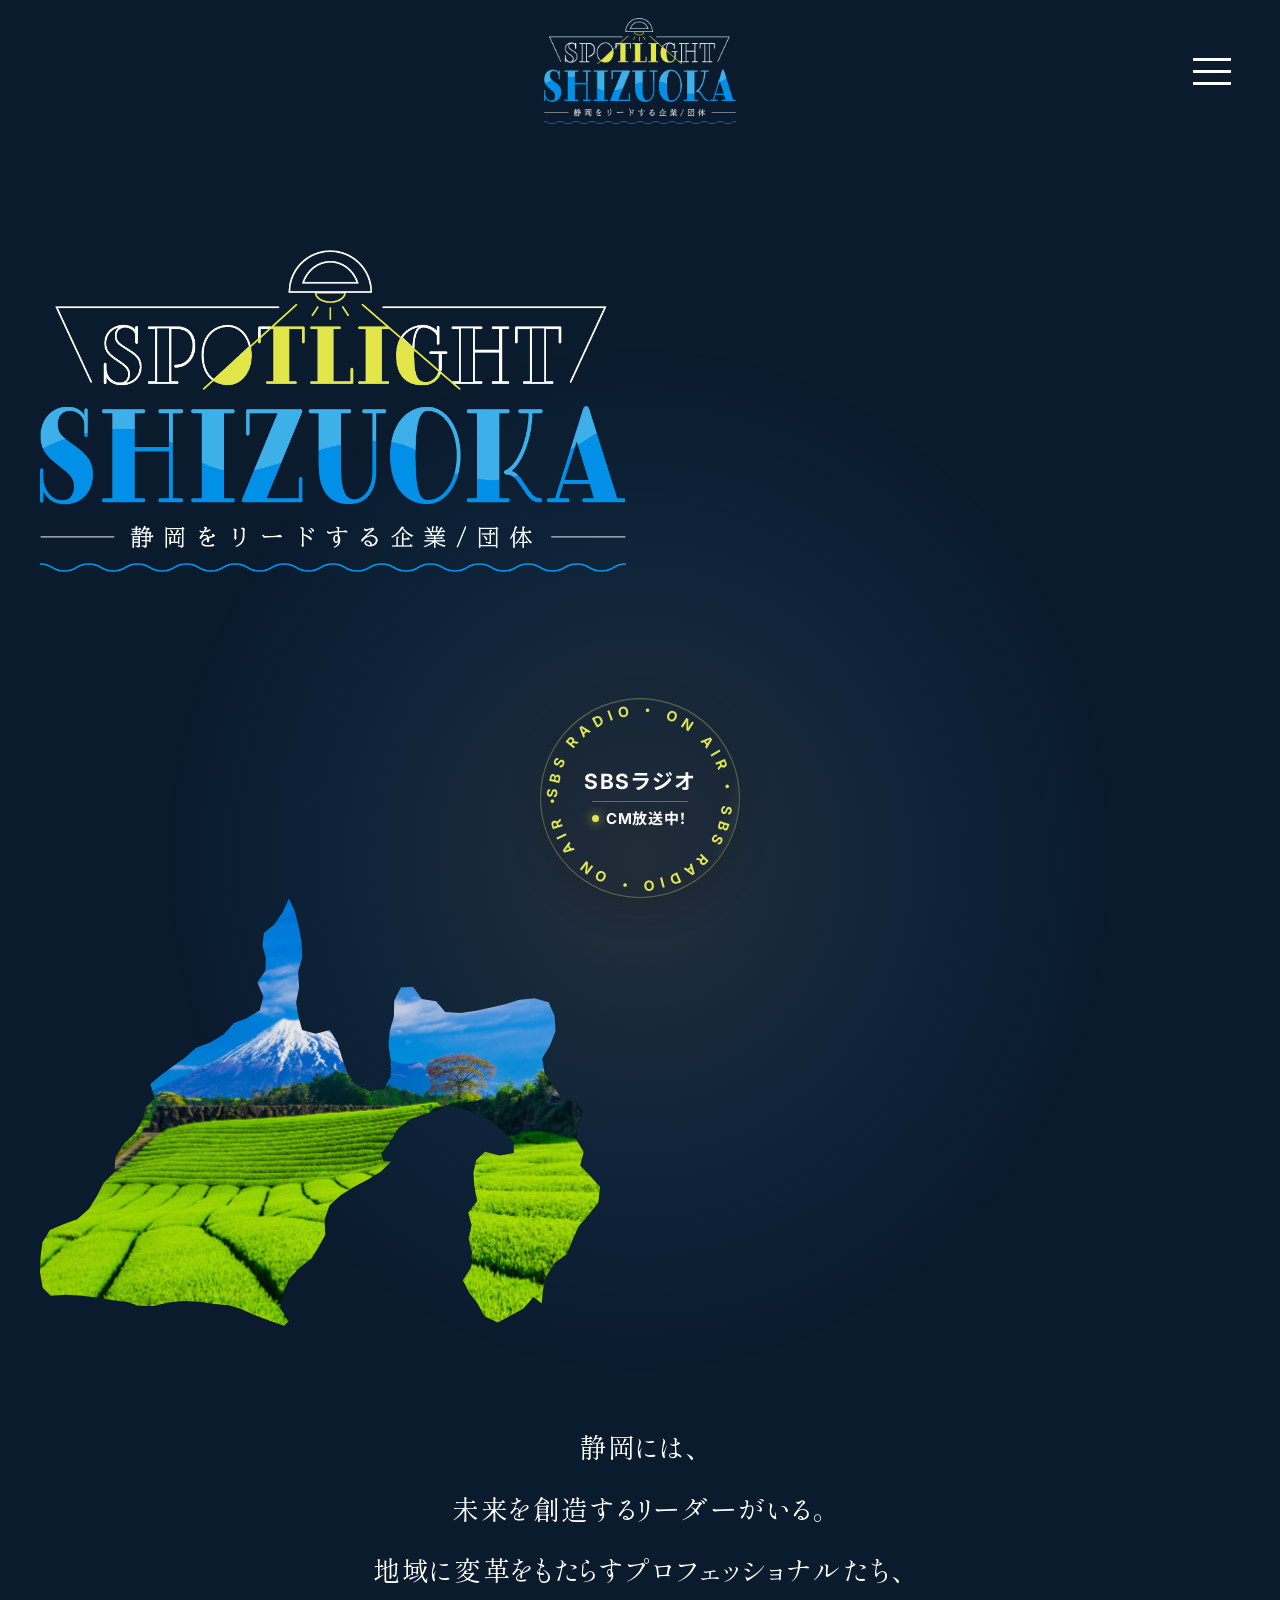
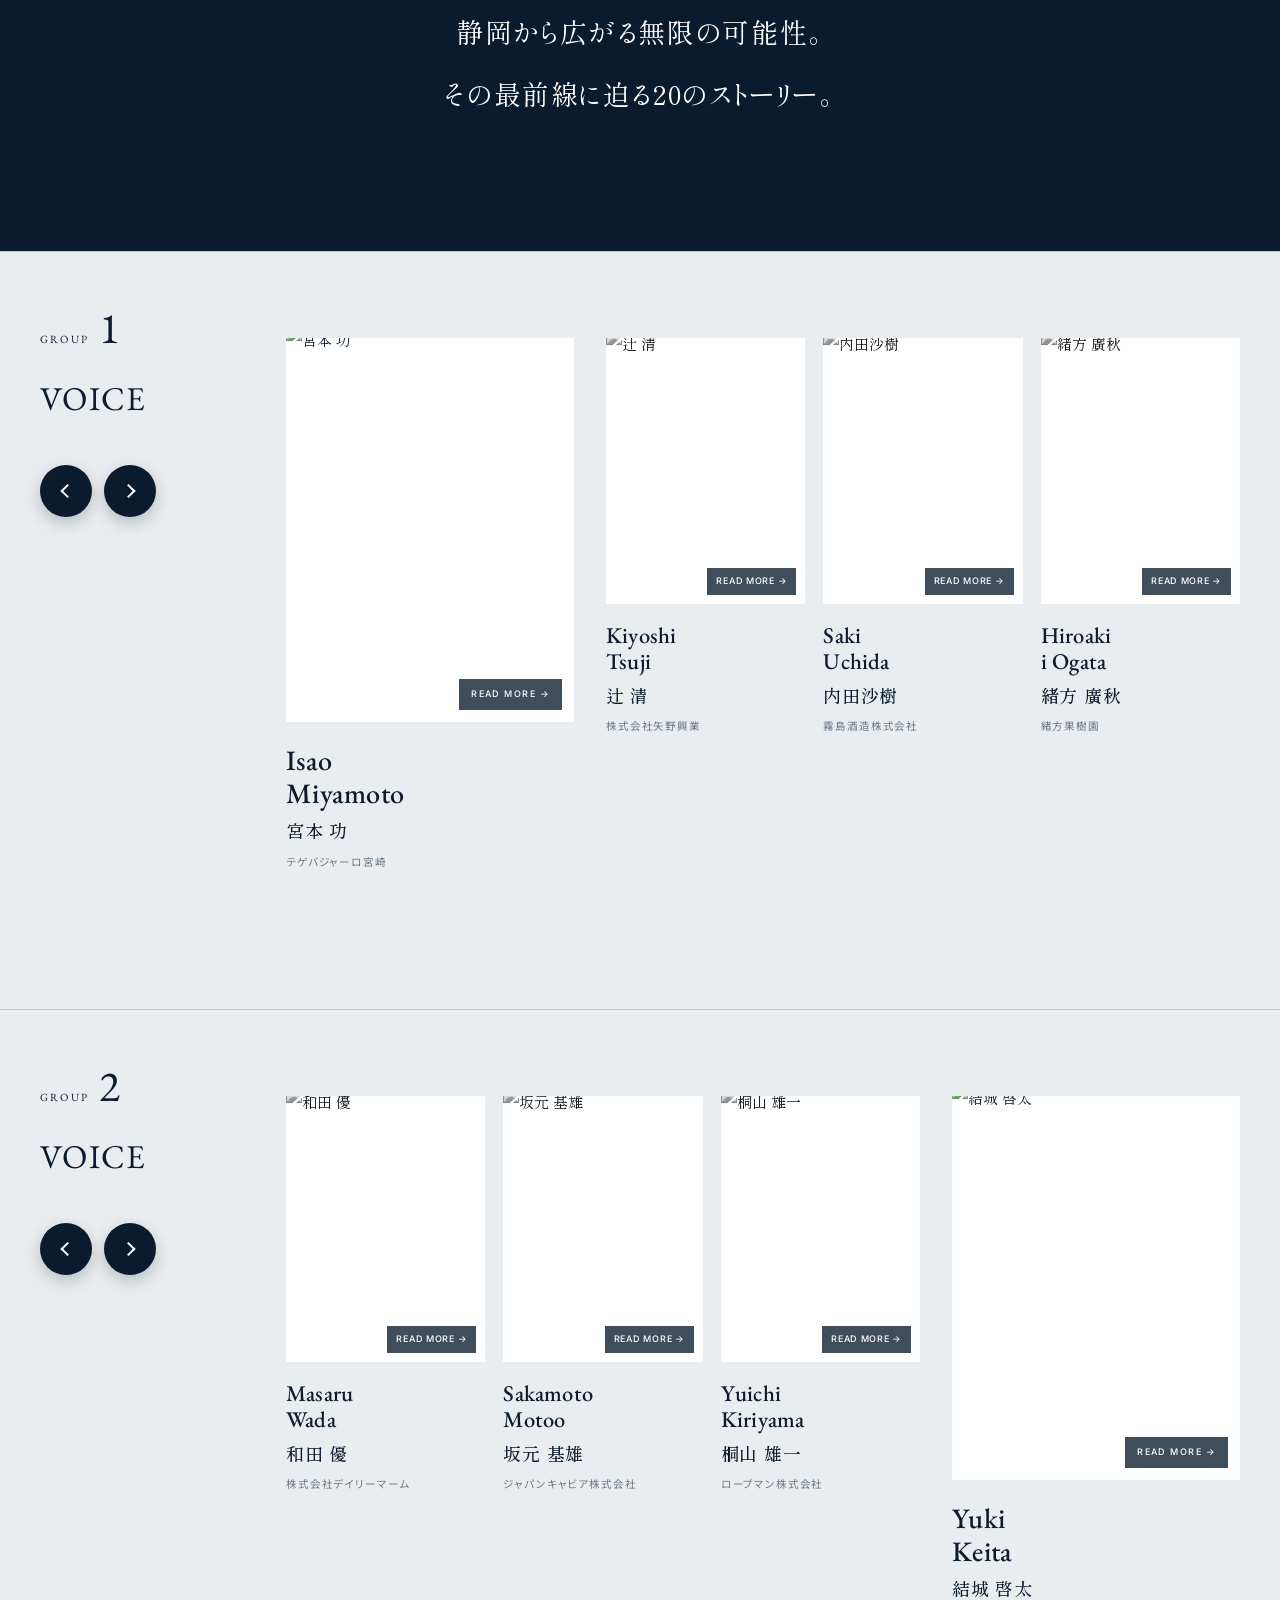
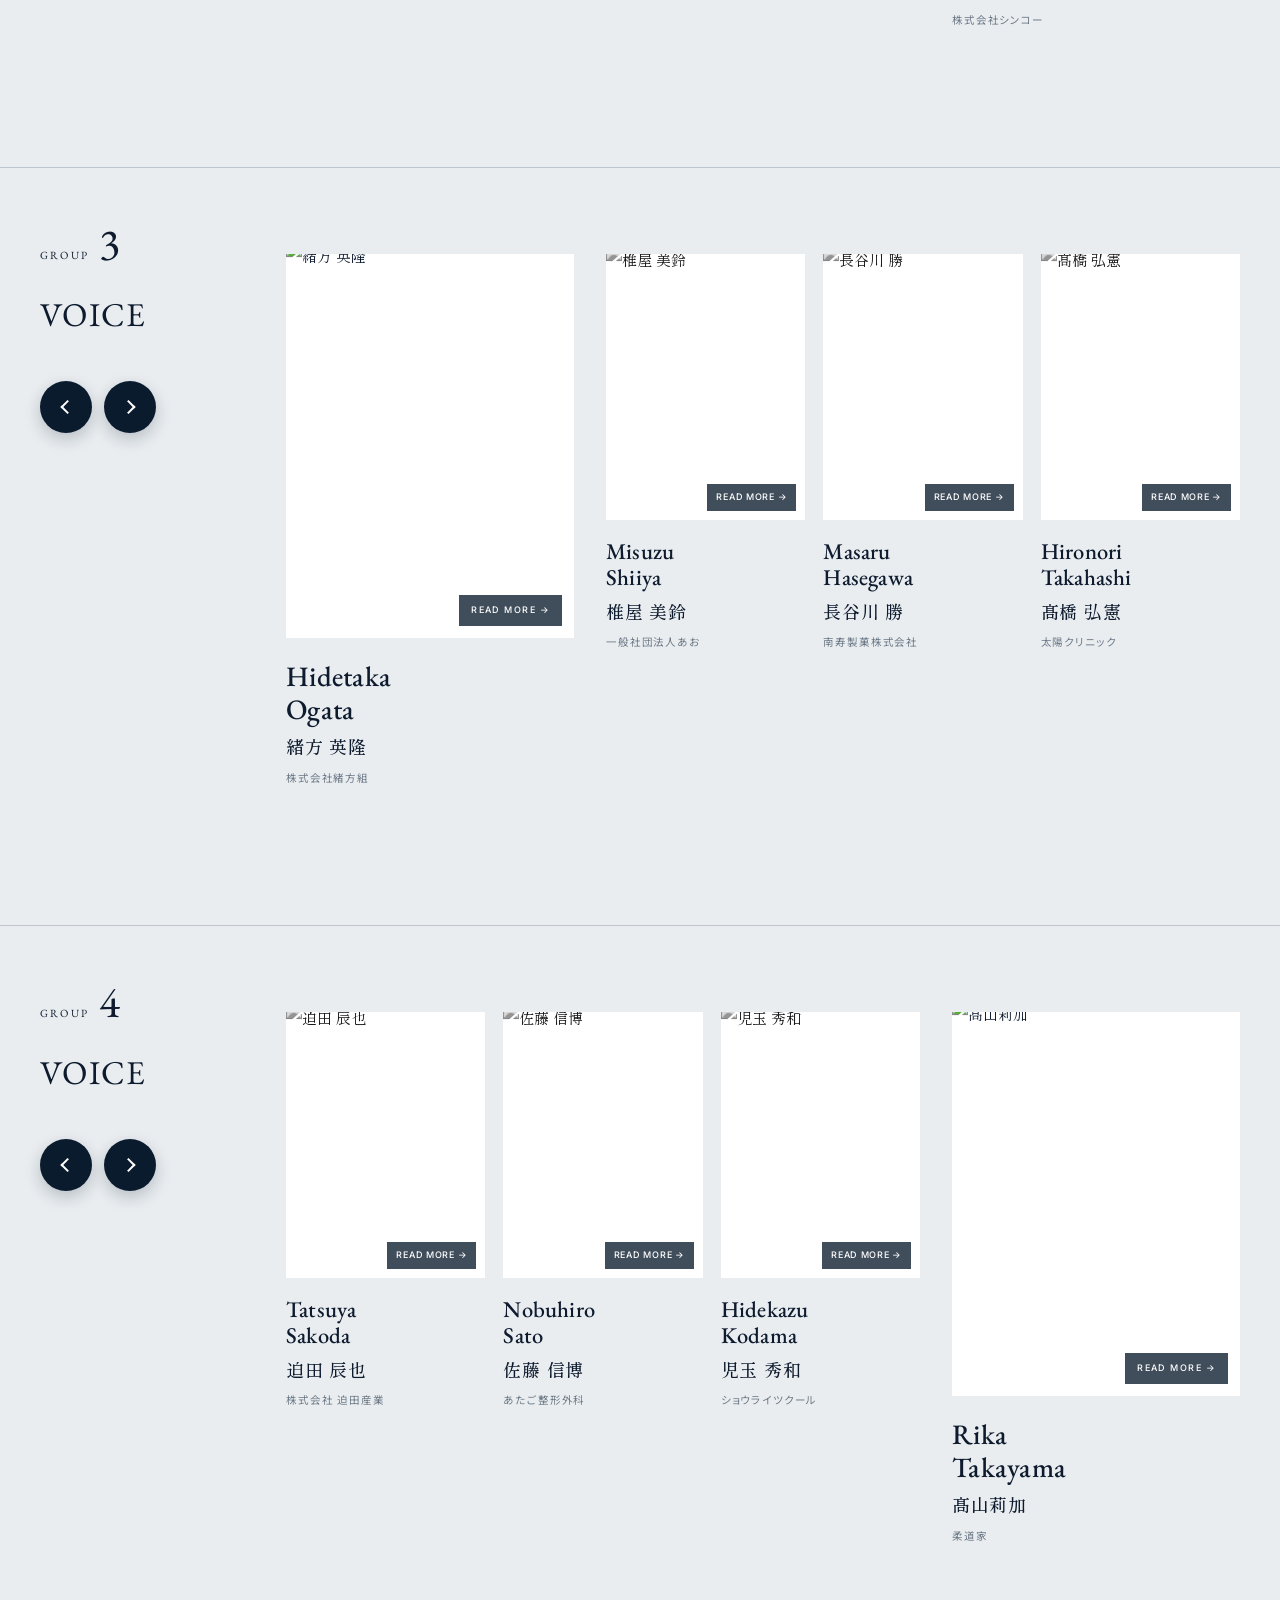
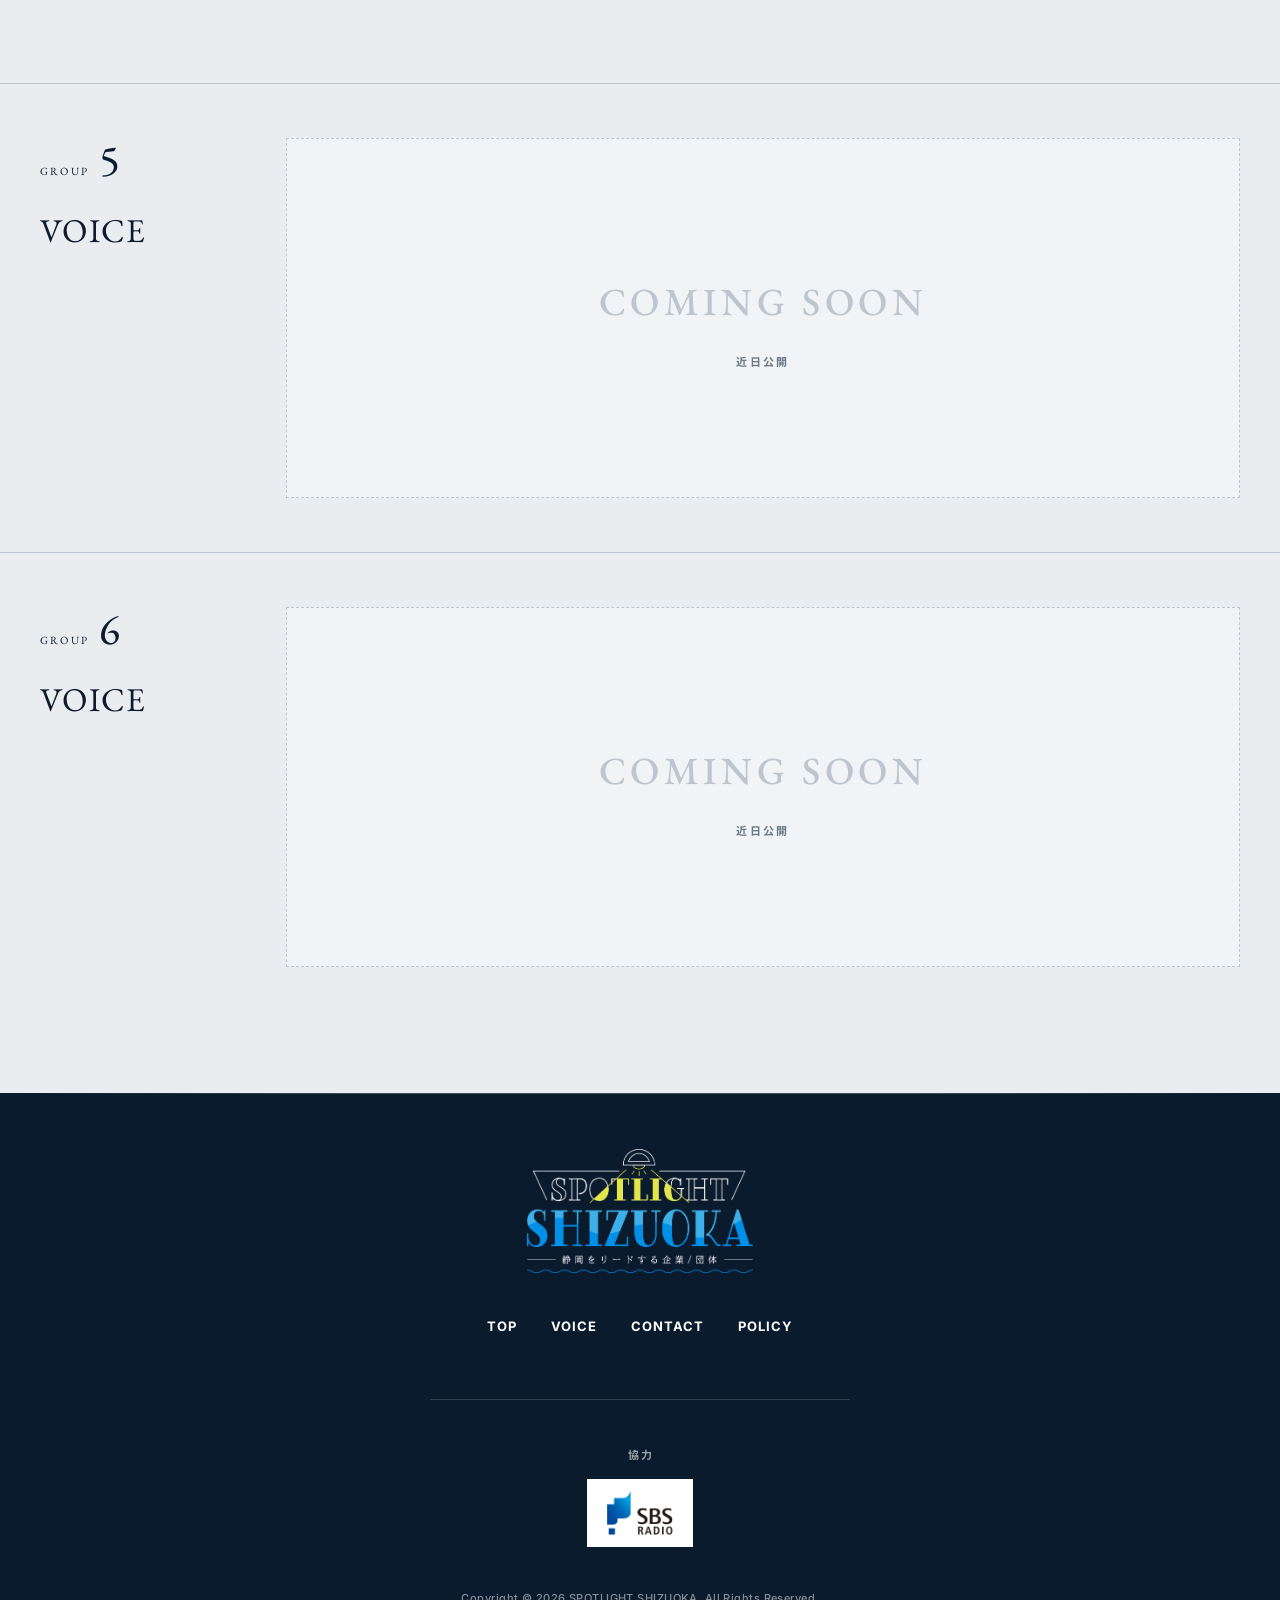
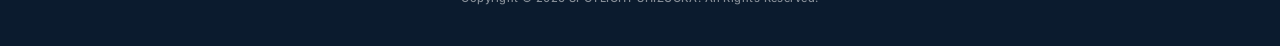
==== commit ef327a1c: "URL と OGP を実ドメインへ・コンセプト文をタイプライターに・切り抜きを風景と同化 ■ URL / OGP canonical / og:url / og:image を example.com" ====
--- a/index.html
+++ b/index.html
@@ -8,7 +8,7 @@
       name="description"
       content="静岡には、未来を創るリーダーがいる。地域を支える企業、新しい価値を生む挑戦者、まちをつなぐキーパーソン……その最前線に迫る20のストーリー。"
     />
-    <link rel="canonical" href="https://example.com/" />
+    <link rel="canonical" href="https://spotlight-shizuoka.com/" />
     <meta property="og:type" content="website" />
     <meta property="og:site_name" content="SPOTLIGHT SHIZUOKA" />
     <meta property="og:title" content="SPOTLIGHT SHIZUOKA" />
@@ -16,11 +16,16 @@
       property="og:description"
       content="静岡には、未来を創るリーダーがいる。その最前線に迫る20のストーリー。"
     />
+    <!-- OGP 画像は絶対 URL でないと拾われない。1200x630 -->
     <meta
       property="og:image"
-      content="https://example.com/assets/img/ogp.jpg"
+      content="https://spotlight-shizuoka.com/assets/img/ogp.jpg"
     />
-    <meta property="og:url" content="https://example.com/" />
+    <meta property="og:image:width" content="1200" />
+    <meta property="og:image:height" content="630" />
+    <meta property="og:image:alt" content="SPOTLIGHT SHIZUOKA" />
+    <meta property="og:url" content="https://spotlight-shizuoka.com/" />
+    <meta property="og:locale" content="ja_JP" />
     <meta name="twitter:card" content="summary_large_image" />
     <meta name="theme-color" content="#0B1B2E" />
     <link rel="icon" href="assets/img/favicon.png" type="image/png" />
@@ -40,15 +45,8 @@
       href="assets/img/logo.png"
       fetchpriority="high"
     />
-    <!-- Hero の地。最初の1画面をこれ1枚で覆う -->
+    <!-- Hero の地。切り抜きの中も同じ1枚なので、これだけ先に取りに行く -->
     <link rel="preload" as="image" href="assets/img/hero_sky.jpg" />
-    <link
-      rel="preload"
-      as="image"
-      href="assets/img/hero-fuji-tea.webp"
-      imagesrcset="assets/img/hero-fuji-tea.webp 1600w, assets/img/hero-fuji-tea-2x.webp 2600w"
-      imagesizes="100vw"
-    />
 
     <!-- スクロール演出用の配置は JS が使える環境にだけ適用する（下記CSS参照） -->
     <script>
@@ -430,6 +428,9 @@
 
           <!-- 紙面を切り抜いた穴。最後は全画面の風景になる -->
           <div class="opening-window">
+            <!-- 演出時はこの中身を使わない（背後の風景を県の形で抜いて
+                 モノクロにする / CSS 参照）。JS なし・モーション低減の
+                 縦積みでだけ出るので、遅延読み込みにしてある -->
             <div class="opening-window__visual">
               <img
                 class="opening-window__image"
@@ -442,6 +443,7 @@
                 alt=""
                 width="1600"
                 height="1067"
+                loading="lazy"
                 decoding="async"
               />
             </div>
--- a/assets/css/style.css
+++ b/assets/css/style.css
@@ -803,10 +803,15 @@
    ・調整値は下の :root にまとめてある。
    -------------------------------------------------------------- */
 :root {
-  --opening-scroll-length: 240svh;  /* Hero のスクロール距離。scrub で流れるように追従する */
+  /* Hero のスクロール距離。scrub で流れるように追従する。
+     コンセプト文を1文字ずつ打つぶんの距離もここから取っている */
+  --opening-scroll-length: 340svh;
   --opening-side: 7vw;              /* Hero の左右余白 */
-  --opening-logo-width: min(52vw, 700px, 84svh);   /* 平たい画面では高さでも抑える */
+  /* 最初のロゴの大きさ。画面の横幅に対する割合だけで決める。
+     px や svh で頭打ちにすると、画面が広いほど相対的に小さく見えてしまう */
+  --opening-logo-width: 52%;
   --opening-window-width: min(25vw, 43svh);
+  --opening-window-veil: .22;       /* 切り抜きにかける光の膜。上げるほど県の形が立つ */
   --opening-window-ratio: 1.31;      /* 静岡県の実際の縦横比。画面比で歪ませない */
   --opening-window-bleed-x: 4vw;    /* 右の余白 */
   --opening-window-bleed-y: 4svh;   /* 下の余白 */
@@ -896,11 +901,33 @@
   will-change: transform;
 }
 
-/* 切り抜きの中は最初モノクロ。穴が全画面へ広がるのに合わせて色が戻る
-   （--opening-window-gray を main.js が 1 → 0 へ送る）。
-   演出のない状態では最初からカラー */
-.has-js .opening-window__image {
-  filter: grayscale(var(--opening-window-gray, 0));
+/* 演出時の切り抜きは、別の写真を貼るのではなく「背後の風景を県の形で
+   抜いてモノクロにする」。別画像だと画面内の位置がずれて、風景から
+   浮いた別の窓に見えてしまうため。
+   backdrop-filter なので位置合わせは要らず、必ず背景と重なる。
+   色は穴が全画面へ広がるのに合わせて戻る（main.js が 1 → 0 へ送る） */
+.has-js .opening-window {
+  /* 夜の海はほとんど黒なので、brightness の掛け算では持ち上がらない。
+     薄い光の膜を重ねて形が読めるところまで起こす。
+     濃さは --opening-window-gray に掛けてあるので、
+     色が戻りきったところで膜もちょうど消える */
+  background-color: rgba(210, 232, 255, calc(var(--opening-window-gray, 0) * var(--opening-window-veil)));
+  -webkit-backdrop-filter:
+    grayscale(var(--opening-window-gray, 0))
+    contrast(calc(1 + var(--opening-window-gray, 0) * .30))
+    brightness(calc(1 + var(--opening-window-gray, 0) * .30));
+  backdrop-filter:
+    grayscale(var(--opening-window-gray, 0))
+    contrast(calc(1 + var(--opening-window-gray, 0) * .30))
+    brightness(calc(1 + var(--opening-window-gray, 0) * .30));
+  /* 形の外側へ光をこぼす。clip-path のあとに掛かるので、
+     四角ではなく県の輪郭に沿ってにじむ */
+  filter: drop-shadow(0 0 26px rgba(150, 200, 255, calc(var(--opening-window-gray, 0) * .55)));
+}
+
+/* 中の写真は使わない。演出なしの縦積み（.is-static）でだけ出す */
+.has-js .opening-hero:not(.is-static) .opening-window__visual {
+  display: none;
 }
 
 /* 放送のお知らせ。正円のシール。
@@ -1041,6 +1068,40 @@
   font-weight: 400;
   line-height: 2.3;
   letter-spacing: .06em;
+}
+
+/* タイプライター。main.js が1文字ずつの入れ物に割る。
+   入れ物は最初から場所を取っているので、打つあいだ行が伸び縮みせず、
+   中央寄せの組みが揺れない。透過が掛かるのは中の字だけ */
+.opening-hero__concept-char {
+  position: relative;
+}
+
+/* 中の字。打たれるまで伏せておく（入れ物は場所を取ったまま） */
+.has-js .opening-hero__concept-char > span {
+  opacity: 0;
+}
+
+.has-js .opening-hero__concept-char.is-typed > span {
+  opacity: 1;
+}
+
+/* 打っている位置の縦棒。字と一緒に透明にならないよう入れ物側に出す */
+.opening-hero__concept-char.is-typing::after {
+  content: "";
+  position: absolute;
+  right: -.08em;
+  top: .26em;
+  width: 2px;
+  height: 1.05em;
+  background-color: var(--color-lime);
+  box-shadow: 0 0 10px rgba(227, 230, 72, .7);
+  animation: opening-caret .86s steps(1, end) infinite;
+}
+
+@keyframes opening-caret {
+  0%, 49%   { opacity: 1; }
+  50%, 100% { opacity: 0; }
 }
 
 /* ---- 演出用の配置（JS が使える環境だけ）---- */
@@ -1583,9 +1644,9 @@
 
 @media (max-width: 900px) {
   :root {
-    --opening-scroll-length: 190svh;
+    --opening-scroll-length: 270svh;
     --opening-side: var(--container-pad);
-    --opening-logo-width: min(88vw, 440px, 50svh);
+    --opening-logo-width: 88%;
     --opening-window-width: min(44vw, 25svh);
     --opening-window-bleed-x: 5vw;
     --opening-window-bleed-y: 4svh;
